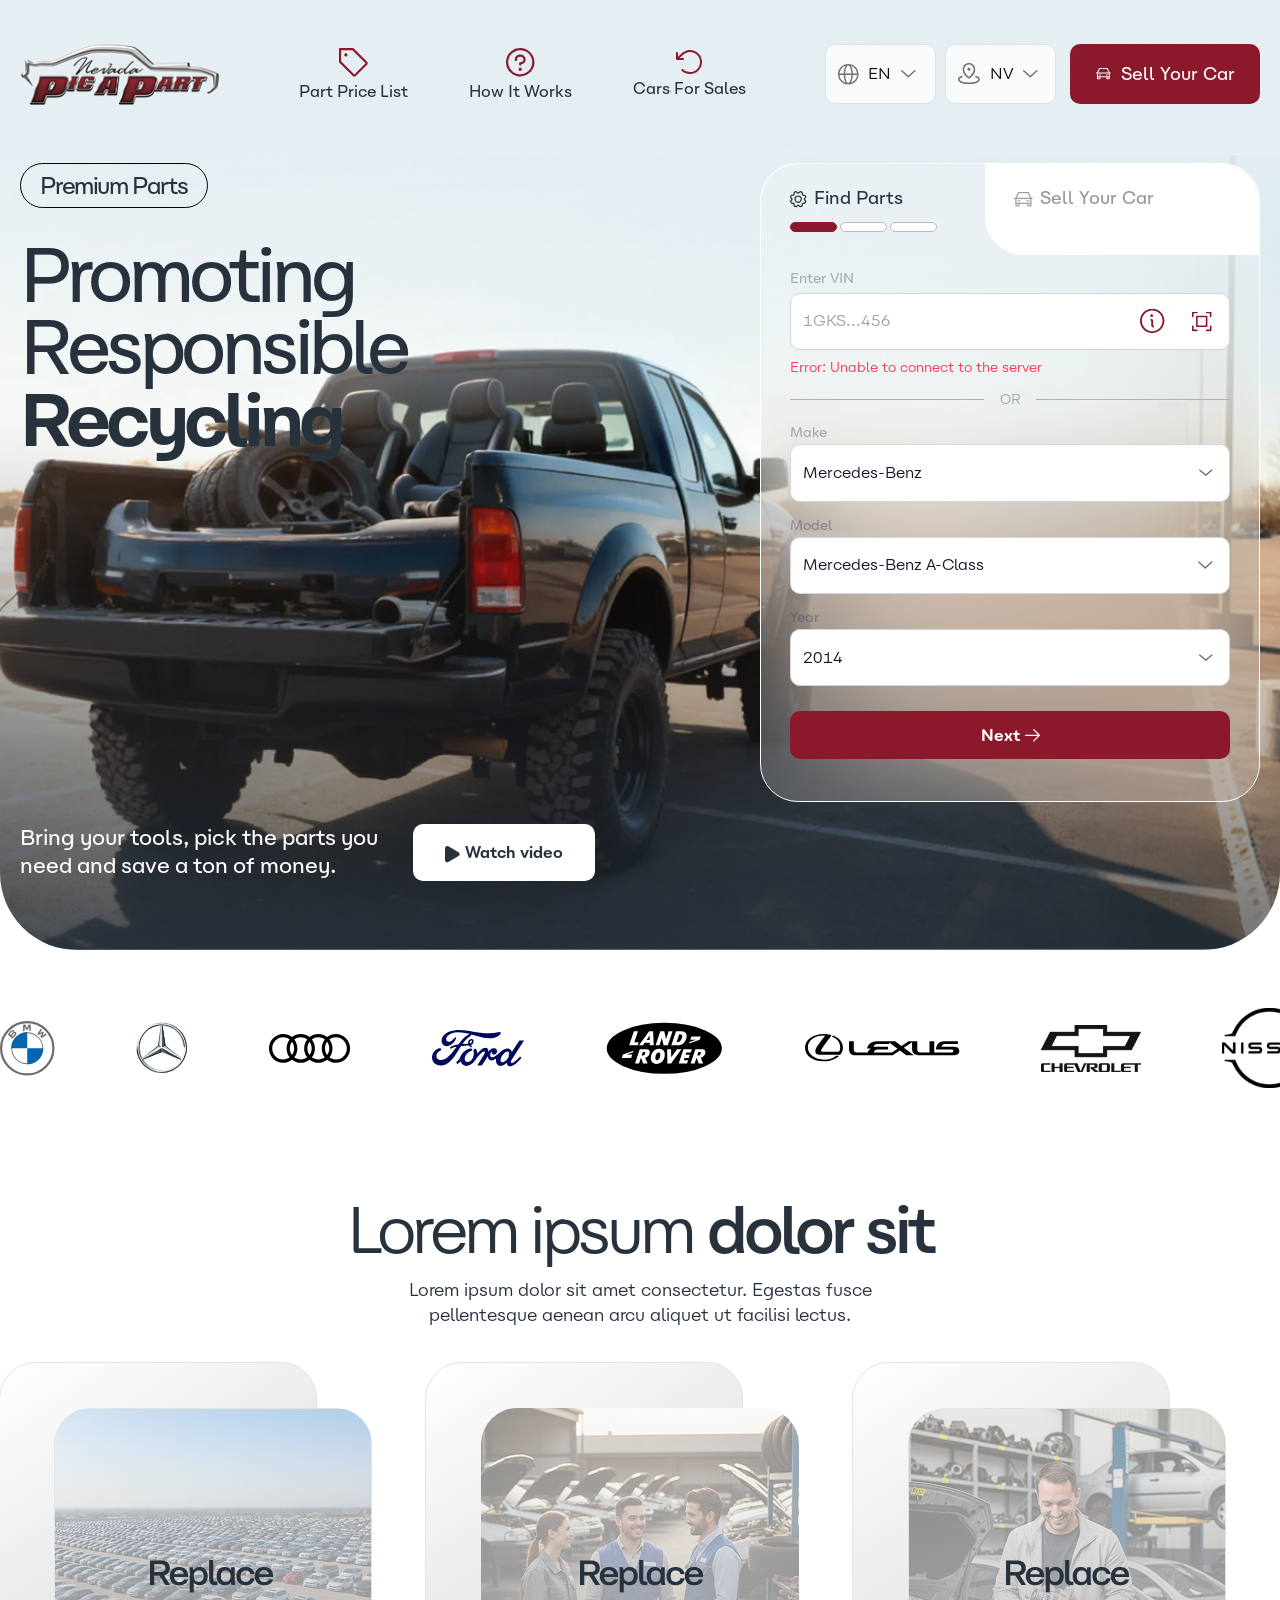
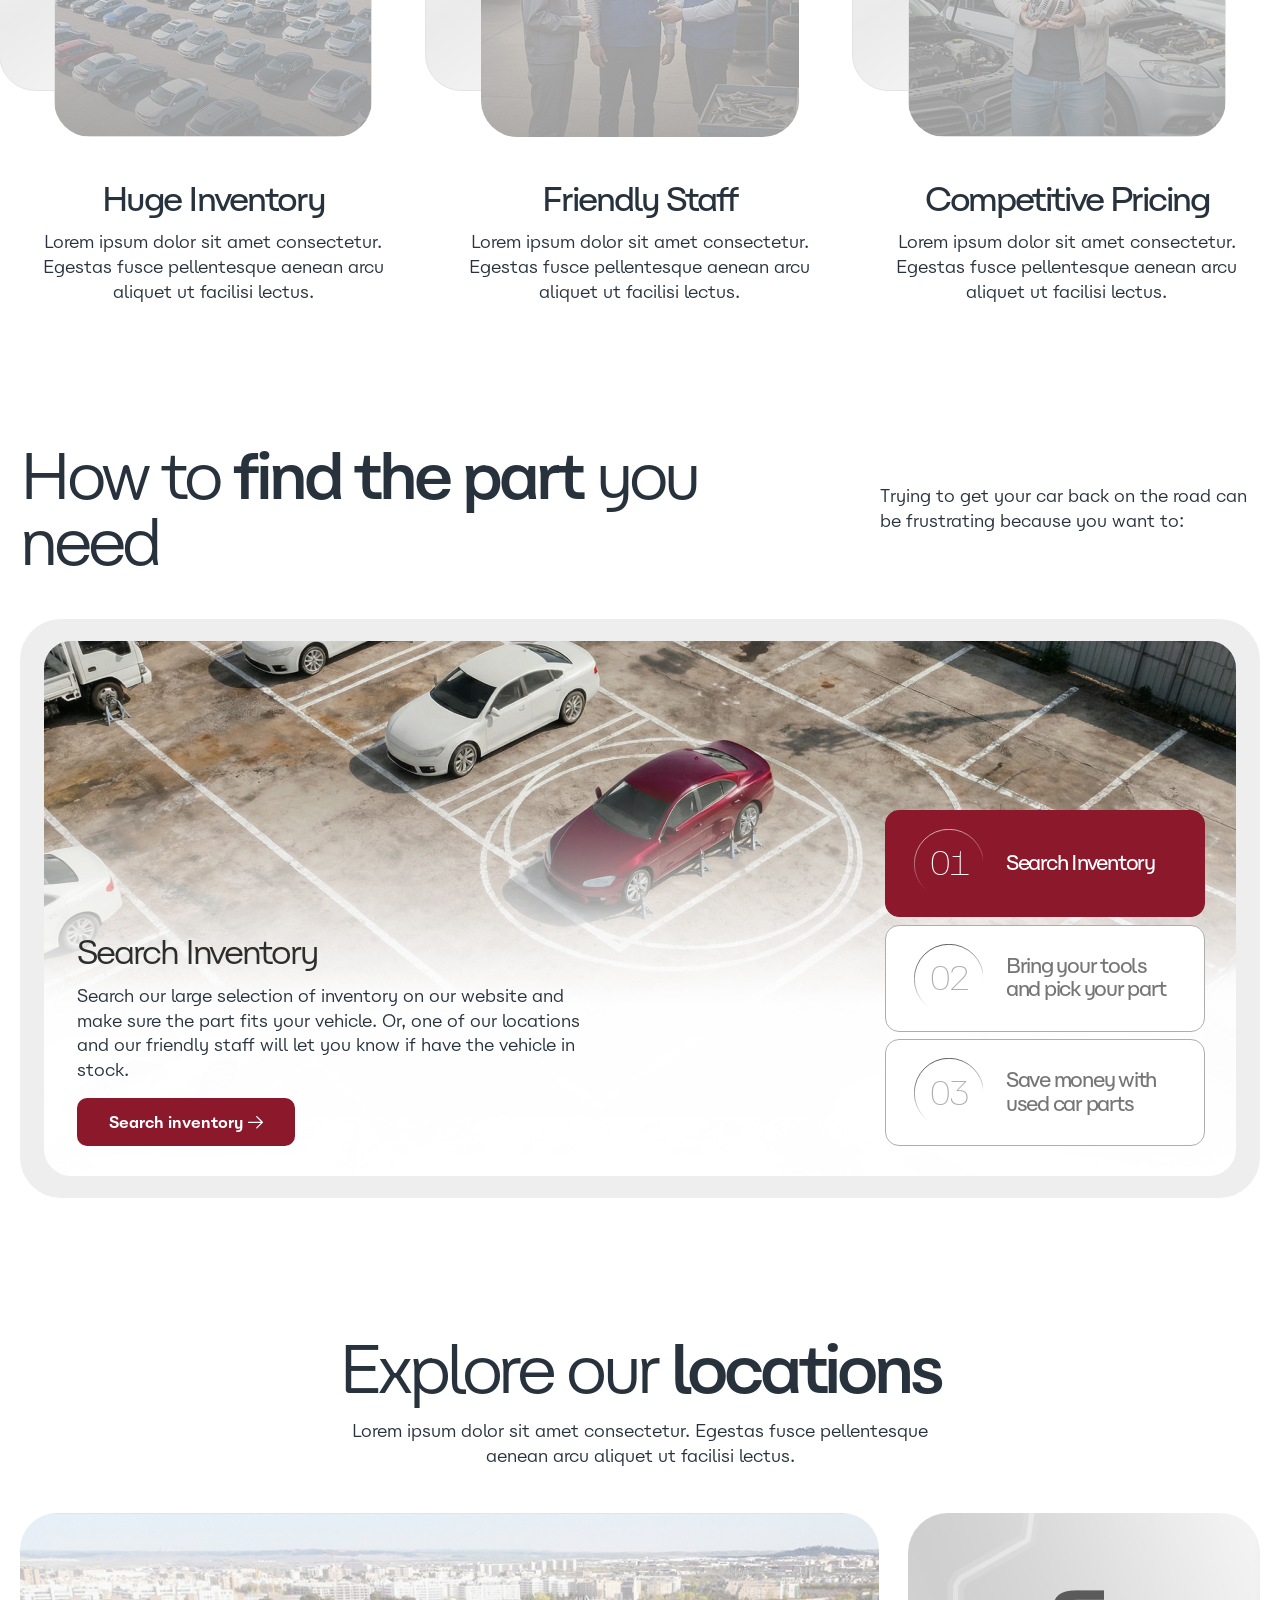
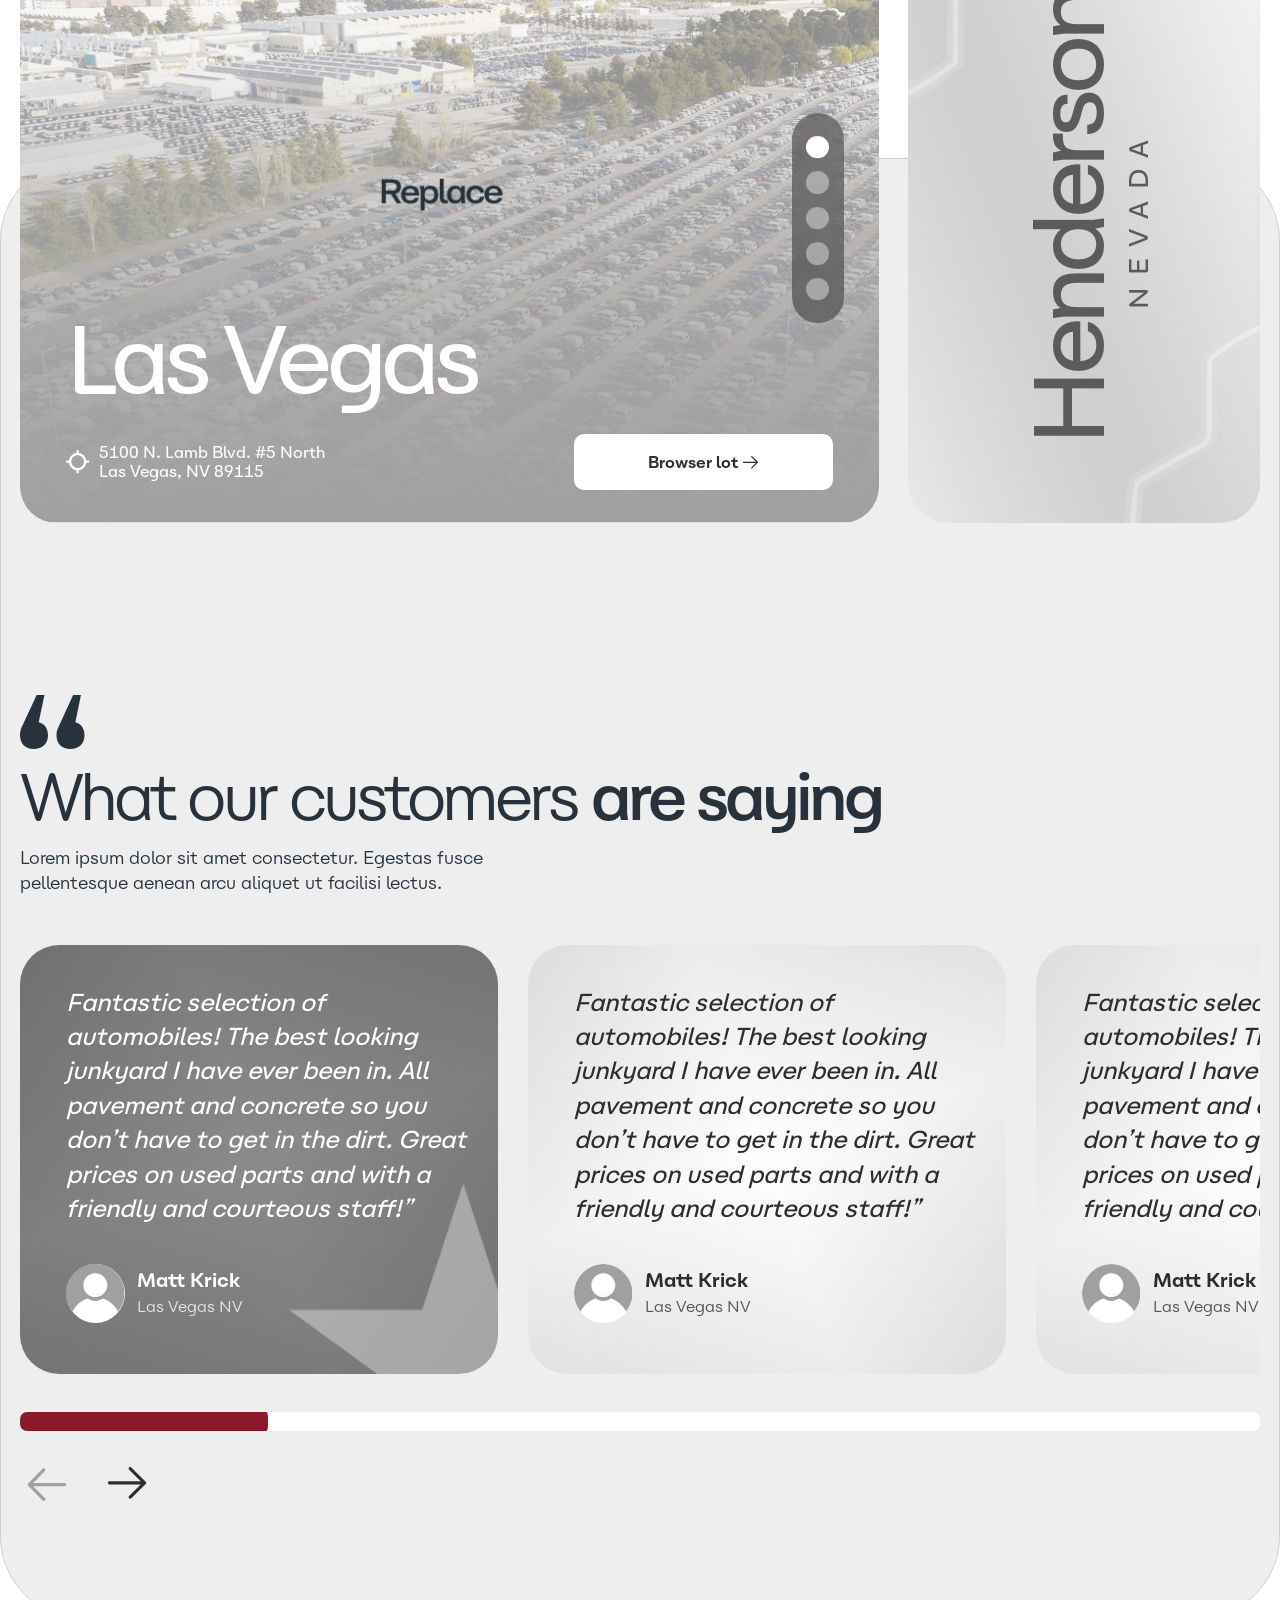
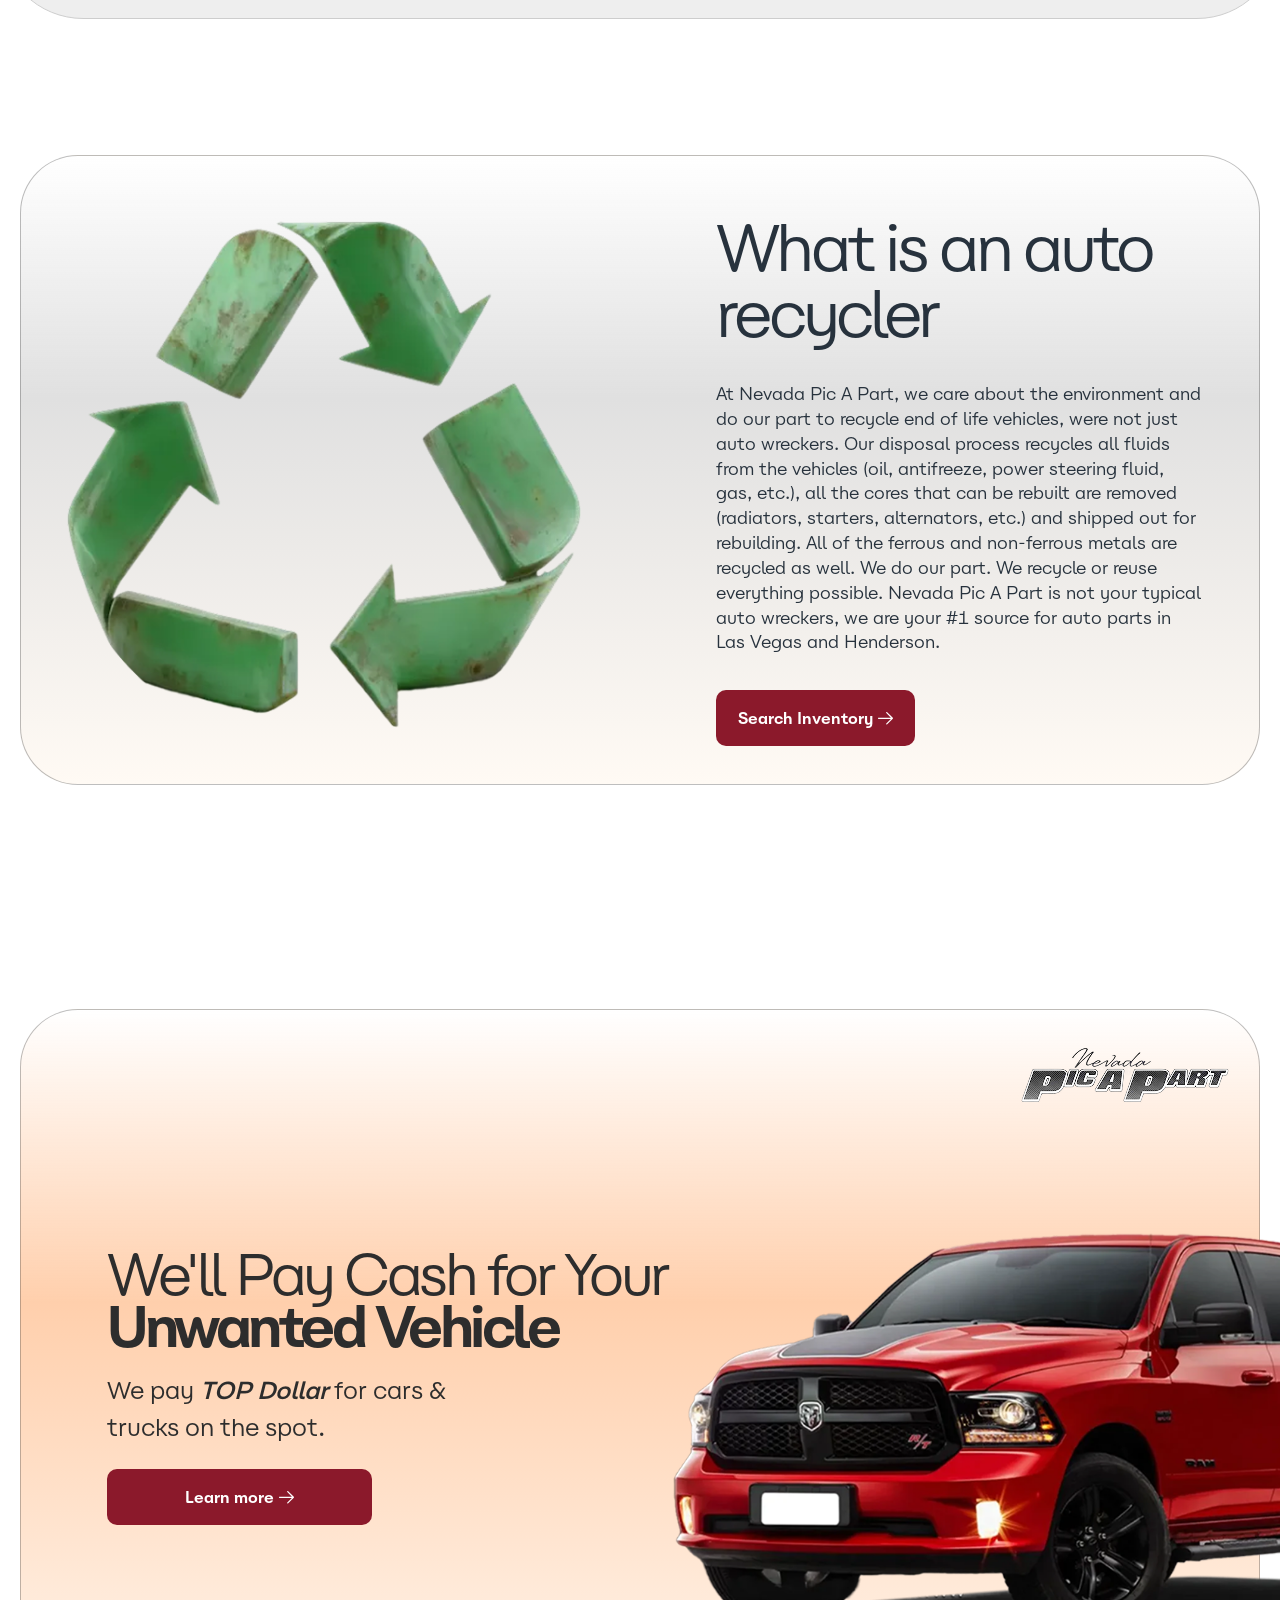
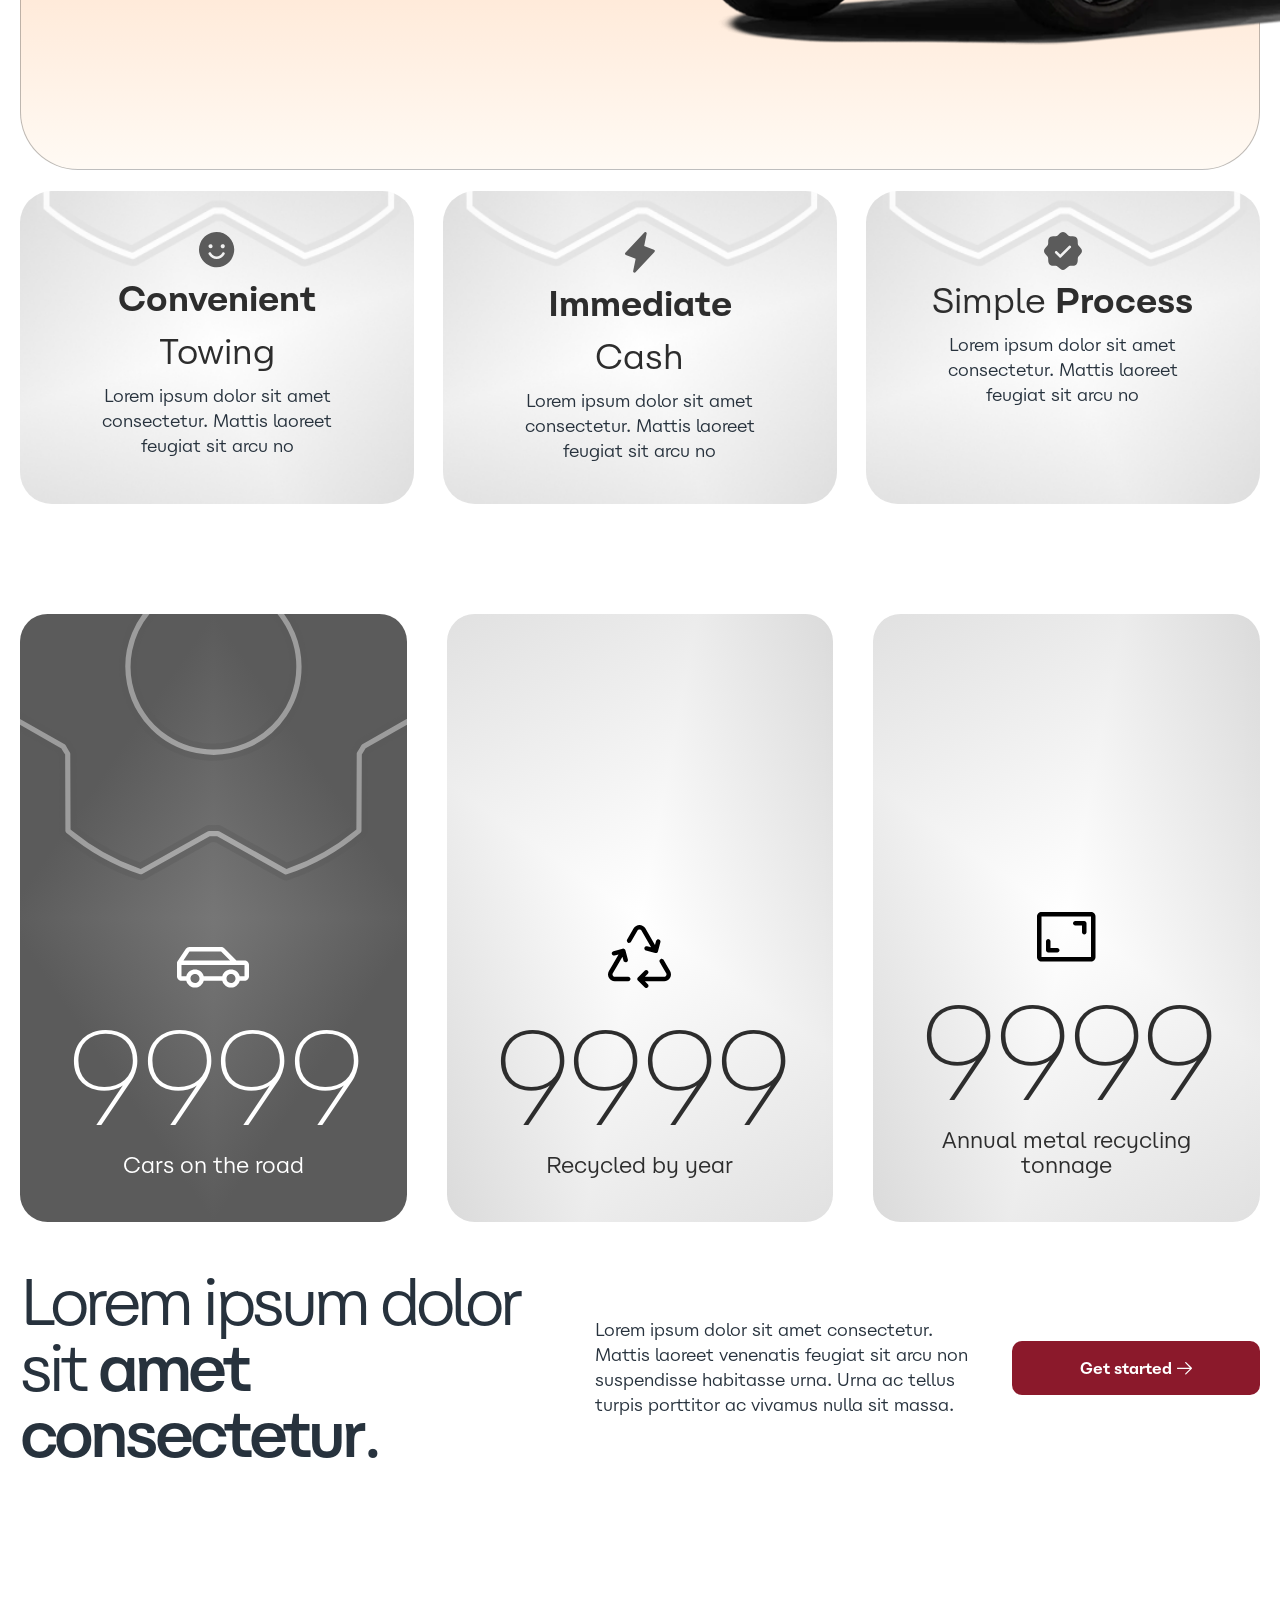
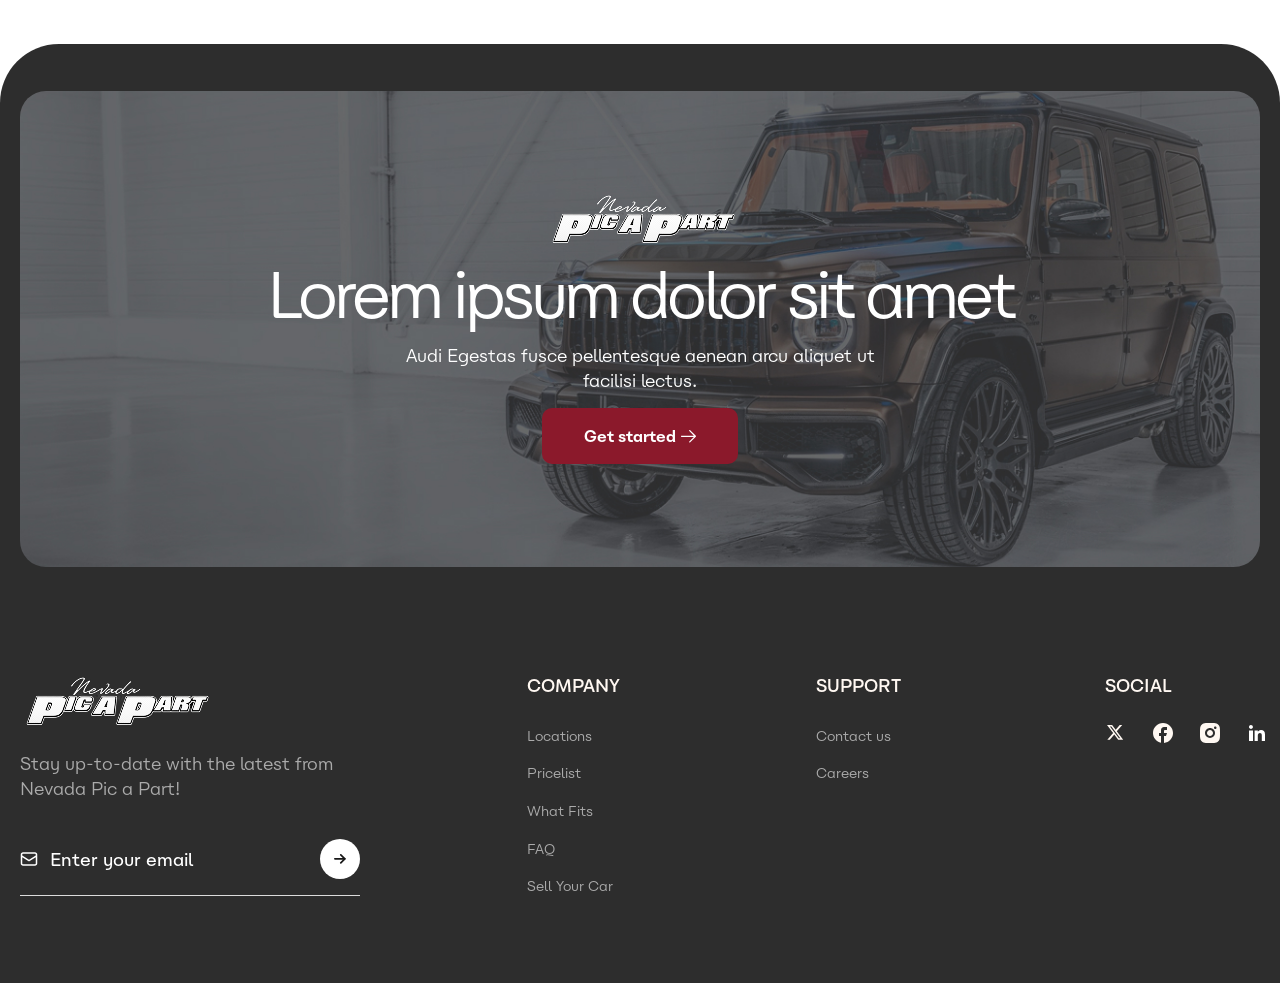
==== index.html @ fb825a41 "first commit" ====
<!DOCTYPE html>
<html lang="en">

<head>
    <meta charset="UTF-8">
    <meta http-equiv="X-UA-Compatible" content="IE=edge">
    <meta name="viewport" content="width=device-width, initial-scale=1.0">

    <link rel="stylesheet" href="css/swiper-bundle.min.css">
    <link rel="stylesheet" href="css/main-styles.css">
    <!-- &display=swap -->


    <title>NewProject</title>
</head>

<body>
    <div class="wrapper">
        <header class="header header-absolute">
            <div class="header__container">
                <a href="/" class="header__logo" aria-label="logo and link to homepage">
                    <img src="img/main/logo.png" alt="logo">
                </a>
                <nav class='header-menu'>
                    <ul class='header-menu__list'>
                        <li class='header-menu__item'>
                            <a href='' class='header-menu__link'>
                                <div class="header-menu__icon">
                                    <img src="img/icons/header/label.svg" alt="header-icon">
                                </div>
                                <div class="header-menu__text">
                                    part price list
                                </div>
                            </a>
                        </li>
                        <li class="header-menu__item">
                            <a href='' class='header-menu__link'>
                                <div class="header-menu__icon">
                                    <img src="img/icons/header/questions.svg" alt="header-icon">
                                </div>
                                <div class="header-menu__text">
                                    how it works
                                </div>
                            </a>
                        </li>
                        <li class="header-menu__item">
                            <a href='' class='header-menu__link'>
                                <div class="header-menu__icon">
                                    <img src="img/icons/header/arrow.svg" alt="header-icon">
                                </div>
                                <div class="header-menu__text">
                                    Cars for sales
                                </div>
                            </a>
                        </li>
                    </ul>
                </nav>
                <div class="header__selects">
                    <div class="select-alt" data-select-menu>
                        <button class="select-alt__header" type="button" aria-label="Chose language"
                            data-select-menu-button>
                            <span class="select-alt__icon select-alt__icon-lang">
                                <img src="img/icons/header/lang.svg" alt="language icon">
                            </span>
                            <span class="select-alt__value" data-select-menu-value>EN</span>
                            <span class="select-alt__arrow-icon">
                                <img src="img/icons/header/select-menu_arrow.svg" alt="language icon">
                            </span>
                        </button>
                        <ul class="select-alt__body" data-select-menu-drop-down>
                            <li class="select-alt__item" data-select-menu-option>
                                <a href="" class="select-alt__link">
                                    <span>FR</span>
                                </a>
                            </li>
                            <li class="select-alt__item" data-select-menu-option>
                                <a href="" class="select-alt__link">
                                    <span>UA</span>
                                </a>
                            </li>
                            <li class="select-alt__item" data-select-menu-option>
                                <a href="" class="select-alt__link">
                                    <span>PL</span>
                                </a>
                            </li>
                            <li class="select-alt__item" data-select-menu-option>
                                <a href="" class="select-alt__link">
                                    <span>RO</span>
                                </a>
                            </li>

                        </ul>
                    </div>
                    <div class="select-alt" data-select-menu>
                        <button class="select-alt__header" type="button" aria-label="Chose language"
                            data-select-menu-button>
                            <span class="select-alt__icon select-alt__icon-location">
                                <img src="img/icons/header/location.svg" alt="location icon">
                            </span>
                            <span class="select-alt__value" data-select-menu-value>NV</span>
                            <span class="select-alt__arrow-icon">
                                <img src="img/icons/header/select-menu_arrow.svg" alt="language icon">
                            </span>
                        </button>
                        <ul class="select-alt__body" data-select-menu-drop-down>
                            <li class="select-alt__item" data-select-menu-option>
                                New York
                            </li>
                            <li class="select-alt__item" data-select-menu-option>
                                Las Vegas
                            </li>
                            <li class="select-alt__item" data-select-menu-option>
                                Los Angeles
                            </li>
                            <li class="select-alt__item" data-select-menu-option>
                                Miami
                            </li>

                        </ul>
                    </div>
                </div>
                <a href="" class="header__button button button-alt" data-da=".header-menu,1220,last">
                    <div class="header__icon button__icon">
                        <img src="img/icons/header/car.svg" alt="header-icon">
                    </div>
                    <div class="header__text button__text">
                        Sell Your Car
                    </div>
                </a>
                <button class='burger-menu'>
                    <span class='burger-menu__line burger-menu__line_1'></span>
                    <span class='burger-menu__line burger-menu__line_2'></span>
                    <span class='burger-menu__line burger-menu__line_3'></span>
                </button>


            </div>
        </header>
        <main class="page">
            <section class='hero-home' aria-labelledby='hero-home-title'>
                <div class="hero-home__container-large">
                    <div class="hero-home__back ibg">
                        <img src="img/homepage/hero/back.jpg" alt="hero-background">
                    </div>
                    <div class="hero-home__back-mobile ibg">
                        <img src="img/homepage/hero/back-mobile.jpg" alt="hero-background">
                    </div>
                    <div class='hero-home__container'>
                        <div class="hero-home__body">
                            <div class="hero-home__info">
                                <div class="hero-home__label">
                                    Premium Parts
                                </div>
                                <h1 class="hero-home__title hero-home-title">
                                    Promoting Responsible <span>Recycling</span>
                                </h1>
                            </div>
                            <div class="action-hero-home" data-filter>
                                <div class="action-hero-home__tabs">
                                    <button type="button" class="action-hero-home__tab action-hero-home__tab-01 _active"
                                        data-filter-category="parts">
                                        <span class="action-hero-home__wrapper">
                                            <span class="action-hero-home__icon">
                                                <img src="img/icons/home-page/gear.svg" alt="heor-icon">
                                            </span>
                                            <span class="action-hero-home__text">
                                                Find Parts
                                            </span>
                                        </span>
                                        <span class="action-hero-home__progress-bar">
                                            <span class="action-hero-home__progress-item _active">

                                            </span>
                                            <span class="action-hero-home__progress-item">

                                            </span>
                                            <span class="action-hero-home__progress-item">

                                            </span>
                                        </span>
                                    </button>
                                    <button type="button" class="action-hero-home__tab action-hero-home__tab-02"
                                        data-filter-category="car">
                                        <span class="action-hero-home__wrapper">
                                            <span class="action-hero-home__icon">
                                                <img src="img/icons/home-page/car.svg" alt="heor-icon">
                                            </span>
                                            <span class="action-hero-home__text">
                                                Sell Your Car
                                            </span>
                                        </span>
                                        <span class="action-hero-home__progress-bar">
                                            <span class="action-hero-home__progress-item _active">

                                            </span>
                                            <span class="action-hero-home__progress-item">

                                            </span>
                                            <span class="action-hero-home__progress-item">

                                            </span>
                                        </span>
                                    </button>
                                </div>
                                <div class="action-hero-home__forms">
                                    <form action="#" class="action-hero-home__form form-action-home _show"
                                        data-filter-content="parts">
                                        <div class="form-action-home__step" data-step="01">
                                            <div class="form-action-home__item form-action-home__item-alt">
                                                <label for="userName" class="form-action-home__label">Enter
                                                    VIN</label>
                                                <div class="form-action-home__wrapper">
                                                    <input type="text" placeholder="1GKS...456" name="User-name"
                                                        id="userName" class="form-action-home__input">
                                                    <div class="form-action-home__info-buttons">
                                                        <button data-pop-up-trigger="vin-info" type="button"
                                                            class="form-action-home__info-button" aria-label="VIN Info">
                                                            <img src="img/icons/home-page/info.svg" alt="info-button">
                                                        </button>
                                                        <button type="button" class="form-action-home__info-button"
                                                            aria-label="VIN code">
                                                            <img src="img/icons/home-page/code.svg" alt="info-button">
                                                        </button>
                                                    </div>
                                                    <div class="form-action-home__pop-up pop-up-form-action"
                                                        data-pop-up-content="vin-info">
                                                        <h3 class="pop-up-form-action__title">
                                                            Find your VIN Number
                                                        </h3>
                                                        <div class="pop-up-form-action__body">
                                                            <div class='pop-up-form-action__swiper swiper'>
                                                                <div class='pop-up-form-action__wrapper swiper-wrapper'>
                                                                    <div class='pop-up-form-action__slide swiper-slide'>
                                                                        <div class="pop-up-form-action__img">
                                                                            <img src="img/homepage/hero/pop-up-swiper-image_01.jpg"
                                                                                alt="pop-up-swiper-image">
                                                                        </div>
                                                                    </div>
                                                                    <div class='pop-up-form-action__slide swiper-slide'>
                                                                        <div class="pop-up-form-action__img">
                                                                            <img src="img/homepage/hero/pop-up-swiper-image_01.jpg"
                                                                                alt="pop-up-swiper-image">
                                                                        </div>
                                                                    </div>
                                                                    <div class='pop-up-form-action__slide swiper-slide'>
                                                                        <div class="pop-up-form-action__img">
                                                                            <img src="img/homepage/hero/pop-up-swiper-image_01.jpg"
                                                                                alt="pop-up-swiper-image">
                                                                        </div>
                                                                    </div>
                                                                    <div class='pop-up-form-action__slide swiper-slide'>
                                                                        <div class="pop-up-form-action__img">
                                                                            <img src="img/homepage/hero/pop-up-swiper-image_01.jpg"
                                                                                alt="pop-up-swiper-image">
                                                                        </div>
                                                                    </div>
                                                                    <div class='pop-up-form-action__slide swiper-slide'>
                                                                        <div class="pop-up-form-action__img">
                                                                            <img src="img/homepage/hero/pop-up-swiper-image_01.jpg"
                                                                                alt="pop-up-swiper-image">
                                                                        </div>
                                                                    </div>
                                                                </div>
                                                                <div
                                                                    class="pop-up-form-action__pagination swiper-pagination">
                                                                </div>
                                                            </div>
                                                            <div class="pop-up-form-action__text">
                                                                Lorem ipsum dolor sit amet consectetur. Turpis euismod
                                                                lectus arcu non. Semper consectetur condimentum lacus
                                                                diam.
                                                            </div>
                                                        </div>
                                                    </div>

                                                </div>
                                                <div class="form-action-home__error-message">
                                                    Error: Unable to connect to the server
                                                </div>
                                                <div class="form-action-home__border">
                                                    <span class="form-action-home__line"></span>
                                                    <span class="form-action-home__text">or</span>
                                                    <span class="form-action-home__line"></span>
                                                </div>
                                            </div>
                                            <div class="form-action-home__fields">
                                                <div class="form-action-home__field">
                                                    <div class="select" data-js-select>
                                                        <label class="form-action-home__label" id="prefix-select-label"
                                                            for="dropdownPrefix">
                                                            Make
                                                        </label>
                                                        <select class="select__original-control field__control"
                                                            id="dropdownPrefix" tabindex="-1"
                                                            data-js-select-original-control>
                                                            <option selected value="Mercedes-Benz">Mercedes-Benz
                                                            </option>
                                                            <option value="Audi">Audi</option>
                                                            <option value="Porsche">Porsche</option>
                                                            <option value="Lexus">Lexus</option>
                                                            <option value="Jaguar">Jaguar</option>
                                                            <option value="Volvo">Volvo</option>
                                                            <option value="Tesla">Tesla</option>
                                                            <option value="Land Rover">Land Rover</option>
                                                            <option value="Cadillac">Cadillac</option>
                                                            <option value="Alfa Romeo">Alfa Romeo</option>
                                                        </select>
                                                        <div class="select__body">
                                                            <div class="select__button field__control" tabindex="0"
                                                                role="combobox" aria-expanded="false"
                                                                aria-haspopup="listbox"
                                                                aria-controls="prefix-select-dropdown"
                                                                aria-labelledby="prefix-select-label"
                                                                data-js-select-button>
                                                                Mercedes-Benz
                                                            </div>
                                                            <div class="select__dropdown" id="prefix-select-dropdown"
                                                                role="listbox" aria-labelledby="prefix-select-label"
                                                                data-js-select-dropdown>
                                                                <div class="select__option is-selected is-current"
                                                                    id="prefix-select-option-1" role="option"
                                                                    aria-selected="true" data-js-select-option>
                                                                    Mercedes-Benz
                                                                </div>
                                                                <div class="select__option" id="prefix-select-option-2"
                                                                    role="option" aria-selected="false"
                                                                    data-js-select-option>
                                                                    Audi
                                                                </div>
                                                                <div class="select__option" id="prefix-select-option-3"
                                                                    role="option" aria-selected="false"
                                                                    data-js-select-option>
                                                                    Porsche
                                                                </div>
                                                                <div class="select__option" id="prefix-select-option-4"
                                                                    role="option" aria-selected="false"
                                                                    data-js-select-option>
                                                                    Lexus
                                                                </div>
                                                                <div class="select__option" id="prefix-select-option-5"
                                                                    role="option" aria-selected="false"
                                                                    data-js-select-option>
                                                                    Jaguar
                                                                </div>
                                                                <div class="select__option" id="prefix-select-option-6"
                                                                    role="option" aria-selected="false"
                                                                    data-js-select-option>
                                                                    Volvo
                                                                </div>
                                                                <div class="select__option" id="prefix-select-option-7"
                                                                    role="option" aria-selected="false"
                                                                    data-js-select-option>
                                                                    Tesla
                                                                </div>
                                                                <div class="select__option" id="prefix-select-option-8"
                                                                    role="option" aria-selected="false"
                                                                    data-js-select-option>
                                                                    Land Rover
                                                                </div>
                                                                <div class="select__option" id="prefix-select-option-9"
                                                                    role="option" aria-selected="false"
                                                                    data-js-select-option>
                                                                    Cadillac
                                                                </div>
                                                                <div class="select__option" id="prefix-select-option-10"
                                                                    role="option" aria-selected="false"
                                                                    data-js-select-option>
                                                                    Alfa Romeo
                                                                </div>
                                                            </div>
                                                        </div>
                                                    </div>
                                                </div>
                                                <div class="form-action-home__field">
                                                    <div class="select" data-js-select>
                                                        <label class="form-action-home__label" id="prefix-select-label"
                                                            for="dropdownPrefix">
                                                            Model
                                                        </label>
                                                        <select class="select__original-control field__control"
                                                            id="dropdownPrefix" tabindex="-1"
                                                            data-js-select-original-control>
                                                            <option selected value="Mercedes-Benz A-Class">Mercedes-Benz
                                                                A-Class
                                                            </option>
                                                            <option value="Mercedes-Benz C-Class">Mercedes-Benz C-Class
                                                            </option>
                                                            <option value="Mercedes-Benz E-Class">Mercedes-Benz E-Class
                                                            </option>
                                                            <option value="Mercedes-Benz S-Class">Mercedes-Benz S-Class
                                                            </option>
                                                            <option value="Mercedes-Benz G-Class">Mercedes-Benz G-Class
                                                            </option>
                                                        </select>
                                                        <div class="select__body">
                                                            <div class="select__button field__control" tabindex="0"
                                                                role="combobox" aria-expanded="false"
                                                                aria-haspopup="listbox"
                                                                aria-controls="prefix-select-dropdown"
                                                                aria-labelledby="prefix-select-label"
                                                                data-js-select-button>
                                                                Mercedes-Benz A-Class
                                                            </div>
                                                            <div class="select__dropdown" id="prefix-select-dropdown"
                                                                role="listbox" aria-labelledby="prefix-select-label"
                                                                data-js-select-dropdown>
                                                                <div class="select__option is-selected is-current"
                                                                    id="prefix-select-option-1" role="option"
                                                                    aria-selected="true" data-js-select-option>
                                                                    Mercedes-Benz A-Class
                                                                </div>
                                                                <div class="select__option" id="prefix-select-option-2"
                                                                    role="option" aria-selected="false"
                                                                    data-js-select-option>
                                                                    Mercedes-Benz C-Class
                                                                </div>
                                                                <div class="select__option" id="prefix-select-option-3"
                                                                    role="option" aria-selected="false"
                                                                    data-js-select-option>
                                                                    Mercedes-Benz E-Class
                                                                </div>
                                                                <div class="select__option" id="prefix-select-option-4"
                                                                    role="option" aria-selected="false"
                                                                    data-js-select-option>
                                                                    Mercedes-Benz S-Class
                                                                </div>
                                                                <div class="select__option" id="prefix-select-option-5"
                                                                    role="option" aria-selected="false"
                                                                    data-js-select-option>
                                                                    Mercedes-Benz G-Class
                                                                </div>
                                                            </div>
                                                        </div>
                                                    </div>
                                                </div>
                                                <div class="form-action-home__field">
                                                    <div class="select" data-js-select>
                                                        <label class="form-action-home__label" id="prefix-select-label"
                                                            for="dropdownPrefix">
                                                            Year
                                                        </label>
                                                        <select class="select__original-control field__control"
                                                            id="dropdownPrefix" tabindex="-1"
                                                            data-js-select-original-control>
                                                            <option selected value="2014">2014</option>
                                                            <option value="2013">2013</option>
                                                            <option value="2012">2012</option>
                                                            <option value="2011">2011</option>
                                                            <option value="2010">2010</option>
                                                        </select>
                                                        <div class="select__body">
                                                            <div class="select__button field__control" tabindex="0"
                                                                role="combobox" aria-expanded="false"
                                                                aria-haspopup="listbox"
                                                                aria-controls="prefix-select-dropdown"
                                                                aria-labelledby="prefix-select-label"
                                                                data-js-select-button>
                                                                2014
                                                            </div>
                                                            <div class="select__dropdown" id="prefix-select-dropdown"
                                                                role="listbox" aria-labelledby="prefix-select-label"
                                                                data-js-select-dropdown>
                                                                <div class="select__option is-selected is-current"
                                                                    id="prefix-select-option-1" role="option"
                                                                    aria-selected="true" data-js-select-option>
                                                                    2014
                                                                </div>
                                                                <div class="select__option" id="prefix-select-option-2"
                                                                    role="option" aria-selected="false"
                                                                    data-js-select-option>
                                                                    2013
                                                                </div>
                                                                <div class="select__option" id="prefix-select-option-3"
                                                                    role="option" aria-selected="false"
                                                                    data-js-select-option>
                                                                    2012
                                                                </div>
                                                                <div class="select__option" id="prefix-select-option-4"
                                                                    role="option" aria-selected="false"
                                                                    data-js-select-option>
                                                                    2011
                                                                </div>
                                                                <div class="select__option" id="prefix-select-option-5"
                                                                    role="option" aria-selected="false"
                                                                    data-js-select-option>
                                                                    2010
                                                                </div>
                                                            </div>
                                                        </div>
                                                    </div>
                                                </div>
                                            </div>
                                            <button type="button" class="form-action-home__button button">
                                                <div class="button__text">
                                                    Next
                                                </div>
                                                <div class="button__icon">
                                                    <img src="img/icons/button-arrow.svg" alt="button-icon">
                                                </div>
                                            </button>
                                        </div>
                                    </form>
                                    <form action="#" class="action-hero-home__form form-action-home"
                                        data-filter-content="car">
                                        <div class="form-action-home__step" data-step="01">
                                            <div class="form-action-home__item form-action-home__item-alt">
                                                <label for="userName" class="form-action-home__label">Enter VIN</label>
                                                <input type="text" placeholder="1GKS...456" name="User-name"
                                                    id="userName" class="form-action-home__input">
                                                <div class="form-action-home__error-message">
                                                    Error: Unable to connect to the server
                                                </div>
                                                <div class="form-action-home__border">
                                                    <span class="form-action-home__line"></span>
                                                    <span class="form-action-home__text">or</span>
                                                    <span class="form-action-home__line"></span>
                                                </div>
                                            </div>
                                            <div class="form-action-home__fields">
                                                <div class="form-action-home__field">
                                                    <div class="select" data-js-select>
                                                        <label class="form-action-home__label" id="prefix-select-label"
                                                            for="dropdownPrefix">
                                                            Make
                                                        </label>
                                                        <select class="select__original-control field__control"
                                                            id="dropdownPrefix" tabindex="-1"
                                                            data-js-select-original-control>
                                                            <option selected value="Mercedes-Benz">Mercedes-Benz
                                                            </option>
                                                            <option value="Audi">Audi</option>
                                                            <option value="Porsche">Porsche</option>
                                                            <option value="Lexus">Lexus</option>
                                                            <option value="Jaguar ">Jaguar</option>
                                                            <option value="Volvo">Volvo</option>
                                                            <option value="Tesla">Tesla</option>
                                                            <option value="Land-Rover">Land Rover</option>
                                                            <option value="Cadillac">Cadillac</option>
                                                            <option value="Alfa-Romeo">Alfa Romeo</option>
                                                        </select>
                                                        <div class="select__body">
                                                            <div class="select__button field__control" tabindex="0"
                                                                role="combobox" aria-expanded="false"
                                                                aria-haspopup="listbox"
                                                                aria-controls="prefix-select-dropdown"
                                                                aria-labelledby="prefix-select-label"
                                                                data-js-select-button>
                                                                Mercedes-Benza
                                                            </div>
                                                            <div class="select__dropdown" id="prefix-select-dropdown"
                                                                role="listbox" aria-labelledby="prefix-select-label"
                                                                data-js-select-dropdown>
                                                                <div class="select__option is-selected is-current"
                                                                    id="prefix-select-option-1" role="option"
                                                                    aria-selected="true" data-js-select-option>
                                                                    Mercedes-Benz
                                                                </div>
                                                                <div class="select__option" id="prefix-select-option-2"
                                                                    role="option" aria-selected="false"
                                                                    data-js-select-option>
                                                                    Audi
                                                                </div>
                                                                <div class="select__option" id="prefix-select-option-3"
                                                                    role="option" aria-selected="false"
                                                                    data-js-select-option>
                                                                    Porsche
                                                                </div>
                                                                <div class="select__option" id="prefix-select-option-4"
                                                                    role="option" aria-selected="false"
                                                                    data-js-select-option>
                                                                    Lexus
                                                                </div>
                                                                <div class="select__option" id="prefix-select-option-5"
                                                                    role="option" aria-selected="false"
                                                                    data-js-select-option>
                                                                    Jaguar
                                                                </div>
                                                                <div class="select__option" id="prefix-select-option-6"
                                                                    role="option" aria-selected="false"
                                                                    data-js-select-option>
                                                                    Volvo
                                                                </div>
                                                                <div class="select__option" id="prefix-select-option-7"
                                                                    role="option" aria-selected="false"
                                                                    data-js-select-option>
                                                                    Tesla
                                                                </div>
                                                                <div class="select__option" id="prefix-select-option-8"
                                                                    role="option" aria-selected="false"
                                                                    data-js-select-option>
                                                                    Land Rover
                                                                </div>
                                                                <div class="select__option" id="prefix-select-option-9"
                                                                    role="option" aria-selected="false"
                                                                    data-js-select-option>
                                                                    Cadillac
                                                                </div>
                                                                <div class="select__option" id="prefix-select-option-10"
                                                                    role="option" aria-selected="false"
                                                                    data-js-select-option>
                                                                    Alfa Romeo
                                                                </div>
                                                            </div>
                                                        </div>
                                                    </div>
                                                </div>
                                                <div class="form-action-home__field">
                                                    <div class="select" data-js-select>
                                                        <label class="form-action-home__label" id="prefix-select-label"
                                                            for="dropdownPrefix">
                                                            Model
                                                        </label>
                                                        <select class="select__original-control field__control"
                                                            id="dropdownPrefix" tabindex="-1"
                                                            data-js-select-original-control>
                                                            <option selected value="Mercedes-Benz A-Class">Mercedes-Benz
                                                                A-Class
                                                            </option>
                                                            <option value="Mercedes-Benz C-Class">Mercedes-Benz C-Class
                                                            </option>
                                                            <option value="Mercedes-Benz E-Class">Mercedes-Benz E-Class
                                                            </option>
                                                            <option value="Mercedes-Benz S-Class">Mercedes-Benz S-Class
                                                            </option>
                                                            <option value="Mercedes-Benz G-Class ">Mercedes-Benz G-Class
                                                            </option>
                                                        </select>
                                                        <div class="select__body">
                                                            <div class="select__button field__control" tabindex="0"
                                                                role="combobox" aria-expanded="false"
                                                                aria-haspopup="listbox"
                                                                aria-controls="prefix-select-dropdown"
                                                                aria-labelledby="prefix-select-label"
                                                                data-js-select-button>
                                                                Mercedes-Benz A-Class
                                                            </div>
                                                            <div class="select__dropdown" id="prefix-select-dropdown"
                                                                role="listbox" aria-labelledby="prefix-select-label"
                                                                data-js-select-dropdown>
                                                                <div class="select__option is-selected is-current"
                                                                    id="prefix-select-option-1" role="option"
                                                                    aria-selected="true" data-js-select-option>
                                                                    Mercedes-Benz A-Class
                                                                </div>
                                                                <div class="select__option" id="prefix-select-option-2"
                                                                    role="option" aria-selected="false"
                                                                    data-js-select-option>
                                                                    Mercedes-Benz C-Class
                                                                </div>
                                                                <div class="select__option" id="prefix-select-option-3"
                                                                    role="option" aria-selected="false"
                                                                    data-js-select-option>
                                                                    Mercedes-Benz E-Class
                                                                </div>
                                                                <div class="select__option" id="prefix-select-option-4"
                                                                    role="option" aria-selected="false"
                                                                    data-js-select-option>
                                                                    Mercedes-Benz S-Class
                                                                </div>
                                                                <div class="select__option" id="prefix-select-option-5"
                                                                    role="option" aria-selected="false"
                                                                    data-js-select-option>
                                                                    Mercedes-Benz G-Class
                                                                </div>
                                                            </div>
                                                        </div>
                                                    </div>
                                                </div>
                                                <div class="form-action-home__field">
                                                    <div class="select" data-js-select>
                                                        <label class="form-action-home__label" id="prefix-select-label"
                                                            for="dropdownPrefix">
                                                            Year
                                                        </label>
                                                        <select class="select__original-control field__control"
                                                            id="dropdownPrefix" tabindex="-1"
                                                            data-js-select-original-control>
                                                            <option selected value="2014">2014</option>
                                                            <option value="2013">2013</option>
                                                            <option value="2012">2012</option>
                                                            <option value="2011">2011</option>
                                                            <option value="2010">2010</option>
                                                        </select>
                                                        <div class="select__body">
                                                            <div class="select__button field__control" tabindex="0"
                                                                role="combobox" aria-expanded="false"
                                                                aria-haspopup="listbox"
                                                                aria-controls="prefix-select-dropdown"
                                                                aria-labelledby="prefix-select-label"
                                                                data-js-select-button>
                                                                2014
                                                            </div>
                                                            <div class="select__dropdown" id="prefix-select-dropdown"
                                                                role="listbox" aria-labelledby="prefix-select-label"
                                                                data-js-select-dropdown>
                                                                <div class="select__option is-selected is-current"
                                                                    id="prefix-select-option-1" role="option"
                                                                    aria-selected="true" data-js-select-option>
                                                                    2014
                                                                </div>
                                                                <div class="select__option" id="prefix-select-option-2"
                                                                    role="option" aria-selected="false"
                                                                    data-js-select-option>
                                                                    2013
                                                                </div>
                                                                <div class="select__option" id="prefix-select-option-3"
                                                                    role="option" aria-selected="false"
                                                                    data-js-select-option>
                                                                    2012
                                                                </div>
                                                                <div class="select__option" id="prefix-select-option-4"
                                                                    role="option" aria-selected="false"
                                                                    data-js-select-option>
                                                                    2011
                                                                </div>
                                                                <div class="select__option" id="prefix-select-option-5"
                                                                    role="option" aria-selected="false"
                                                                    data-js-select-option>
                                                                    2010
                                                                </div>
                                                            </div>
                                                        </div>
                                                    </div>
                                                </div>
                                            </div>
                                            <button type="button" class="form-action-home__button button">
                                                <div class="button__text">
                                                    Next
                                                </div>
                                                <div class="button__icon">
                                                    <img src="img/icons/button-arrow.svg" alt="button-icon">
                                                </div>
                                            </button>
                                        </div>
                                    </form>
                                </div>
                            </div>
                        </div>
                        <div class="hero-home__footer" data-da=".hero-home__info,768,last">
                            <div class="hero-home__message">
                                Bring your tools, pick the parts you need and save a ton of money. 
                            </div>
                            <button type="button" class="hero-home__button button button-white">
                                <div class="button__icon">
                                    <img src="img/icons/home-page/play.svg" alt="button-icon">
                                </div>
                                <div class="button__text">
                                    Watch video
                                </div>
                            </button>
                        </div>
                    </div>
                </div>
            </section>
            <div class="ticker-home">
                <div class="ticker-home__container-large">
                    <div class="ticker-home__items">
                        <div class="ticker-home__item"><img src="img/homepage/ticker/ticker-image_01.svg"
                                alt="auto logo"></div>
                        <div class="ticker-home__item"><img src="img/homepage/ticker/ticker-image_02.svg"
                                alt="auto logo"></div>
                        <div class="ticker-home__item"><img src="img/homepage/ticker/ticker-image_03.svg"
                                alt="auto logo"></div>
                        <div class="ticker-home__item"><img src="img/homepage/ticker/ticker-image_04.svg"
                                alt="auto logo"></div>
                        <div class="ticker-home__item"><img src="img/homepage/ticker/ticker-image_05.svg"
                                alt="auto logo"></div>
                        <div class="ticker-home__item"><img src="img/homepage/ticker/ticker-image_06.svg"
                                alt="auto logo"></div>
                        <div class="ticker-home__item"><img src="img/homepage/ticker/ticker-image_07.svg"
                                alt="auto logo"></div>
                        <div class="ticker-home__item"><img src="img/homepage/ticker/ticker-image_08.svg"
                                alt="auto logo"></div>
                        <div class="ticker-home__item"><img src="img/homepage/ticker/ticker-image_09.svg"
                                alt="auto logo"></div>
                    </div>
                    <div class="ticker-home__items" aria-hidden="true">
                        <div class="ticker-home__item"><img src="img/homepage/ticker/ticker-image_01.svg"
                                alt="auto logo"></div>
                        <div class="ticker-home__item"><img src="img/homepage/ticker/ticker-image_02.svg"
                                alt="auto logo"></div>
                        <div class="ticker-home__item"><img src="img/homepage/ticker/ticker-image_03.svg"
                                alt="auto logo"></div>
                        <div class="ticker-home__item"><img src="img/homepage/ticker/ticker-image_04.svg"
                                alt="auto logo"></div>
                        <div class="ticker-home__item"><img src="img/homepage/ticker/ticker-image_05.svg"
                                alt="auto logo"></div>
                        <div class="ticker-home__item"><img src="img/homepage/ticker/ticker-image_06.svg"
                                alt="auto logo"></div>
                        <div class="ticker-home__item"><img src="img/homepage/ticker/ticker-image_07.svg"
                                alt="auto logo"></div>
                        <div class="ticker-home__item"><img src="img/homepage/ticker/ticker-image_08.svg"
                                alt="auto logo"></div>
                        <div class="ticker-home__item"><img src="img/homepage/ticker/ticker-image_09.svg"
                                alt="auto logo"></div>
                    </div>
                </div>
            </div>
            <section class='home-about' aria-labelledby='home-about-title'>
                <div class='home-about__container'>
                    <h2 class="home-about__title title" id="home-about-title">
                        Lorem ipsum <span>dolor sit</span>
                    </h2>
                    <div class="home-about__subtitle">
                        Lorem ipsum dolor sit amet consectetur. Egestas fusce pellentesque aenean arcu aliquet ut
                        facilisi lectus.
                    </div>
                    <div class="home-about__body">
                        <div class="home-about__items">
                            <div class='home-about__swiper swiper'>
                                <div class='home-about__wrapper swiper-wrapper'>
                                    <div class='home-about__slide swiper-slide'>
                                        <article class="home-about__item">
                                            <div class="home-about__picture">
                                                <div class="home-about__decor">
                                                </div>
                                                <div class="home-about__image">
                                                    <img src="img/homepage/about/about-image_01.jpg" alt="abou-image">
                                                </div>
                                            </div>
                                            <h3 class="home-about__label">
                                                Huge Inventory
                                            </h3>
                                            <div class="home-about__text">
                                                Lorem ipsum dolor sit amet consectetur. Egestas fusce pellentesque
                                                aenean arcu
                                                aliquet
                                                ut facilisi lectus.
                                            </div>
                                        </article>
                                    </div>
                                    <div class='home-about__slide swiper-slide'>
                                        <article class="home-about__item">
                                            <div class="home-about__picture">
                                                <div class="home-about__decor">
                                                </div>
                                                <div class="home-about__image">
                                                    <img src="img/homepage/about/about-image_02.jpg" alt="abou-image">
                                                </div>
                                            </div>
                                            <h3 class="home-about__label">
                                                Friendly Staff
                                            </h3>
                                            <div class="home-about__text">
                                                Lorem ipsum dolor sit amet consectetur. Egestas fusce pellentesque
                                                aenean arcu
                                                aliquet
                                                ut facilisi lectus.
                                            </div>
                                        </article>
                                    </div>
                                    <div class='home-about__slide swiper-slide'>
                                        <article class="home-about__item">
                                            <div class="home-about__picture">
                                                <div class="home-about__decor">
                                                </div>
                                                <div class="home-about__image">
                                                    <img src="img/homepage/about/about-image_03.jpg" alt="abou-image">
                                                </div>
                                            </div>
                                            <h3 class="home-about__label">
                                                Competitive Pricing
                                            </h3>
                                            <div class="home-about__text">
                                                Lorem ipsum dolor sit amet consectetur. Egestas fusce pellentesque
                                                aenean arcu
                                                aliquet
                                                ut facilisi lectus.
                                            </div>
                                        </article>
                                    </div>
                                </div>
                            </div>
                            <div class="home-about__nav home-about__nav-prev swiper-button-prev"></div>
                            <div class="home-about__nav home-about__nav-next swiper-button-next"></div>
                        </div>
                    </div>

                </div>
            </section>
            <section class='home-instructions' aria-labelledby='home-instructions-title'>
                <div class='home-instructions__container'>
                    <div class="home-instructions__header">
                        <h2 class="home-instructions__title title" id="home-instructions-title">
                            How to <span>find the part</span> you need
                        </h2>
                        <div class="home-instructions__subtitle">
                            Trying to get your car back on the road can be frustrating because you want to:
                        </div>
                    </div>
                    <div class="home-instructions__wrapper">
                        <div class="home-instructions__body" data-filter>
                            <div class="home-instructions__items">
                                <div class="home-instructions__item _show" data-filter-content="01">
                                    <div class="home-instructions__back ibg">
                                        <img src="img/homepage/instructions/back.jpg" aria-hidden="true"
                                            alt="instructions background">
                                    </div>
                                    <div class="home-instructions__info">
                                        <h3 class="home-instructions__label">
                                            Search Inventory
                                        </h3>
                                        <div class="home-instructions__text">
                                            <p>
                                                Search our large selection of inventory on our website and make sure the
                                                part fits your vehicle. Or, one of
                                                our
                                                locations and our friendly staff will let you know if have the vehicle
                                                in
                                                stock.
                                            </p>
                                        </div>
                                        <a href="" class="home-instructions__button button">
                                            <div class="button__text">
                                                Search inventory
                                            </div>
                                            <div class=" button__icon">
                                                <img src="img/icons/button-arrow.svg" aria-hidden="true"
                                                    alt="button-icon">
                                            </div>
                                        </a>
                                    </div>
                                </div>
                                <div class="home-instructions__item" data-filter-content="02">
                                    <div class="home-instructions__back ibg">
                                        <img src="img/homepage/instructions/back.jpg" aria-hidden="true"
                                            alt="instructions background">
                                    </div>
                                    <div class="home-instructions__info">
                                        <h3 class="home-instructions__label">
                                            Search Inventory 02
                                        </h3>
                                        <div class="home-instructions__text">
                                            <p>
                                                Search our large selection of inventory on our website and make sure the
                                                part fits your vehicle. Or, one of
                                                our
                                                locations and our friendly staff will let you know if have the vehicle
                                                in
                                                stock.
                                            </p>
                                        </div>
                                        <a href="" class="home-instructions__button button">
                                            <div class="button__text">
                                                Search inventory
                                            </div>
                                            <div class="button__icon">
                                                <img src="img/icons/button-arrow.svg" aria-hidden="true"
                                                    alt="button-icon">
                                            </div>
                                        </a>
                                    </div>

                                </div>
                                <div class="home-instructions__item" data-filter-content="03">
                                    <div class="home-instructions__back ibg">
                                        <img src="img/homepage/instructions/back.jpg" aria-hidden="true"
                                            alt="instructions background">
                                    </div>
                                    <div class="home-instructions__info">
                                        <h3 class="home-instructions__label">
                                            Search Inventory 03
                                        </h3>
                                        <div class="home-instructions__text">
                                            <p>
                                                Search our large selection of inventory on our website and make sure the
                                                part fits your vehicle. Or, one of
                                                our
                                                locations and our friendly staff will let you know if have the vehicle
                                                in
                                                stock.
                                            </p>
                                        </div>
                                        <a href="" class="home-instructions__button button">
                                            <div class="header__text button__text">
                                                Search inventory
                                            </div>
                                            <div class="header__icon button__icon">
                                                <img src="img/icons/button-arrow.svg" aria-hidden="true"
                                                    alt="button-icon">
                                            </div>
                                        </a>
                                    </div>

                                </div>
                            </div>
                            <div class="home-instructions__nav nav-home-instructions">
                                <button type="button" class="nav-home-instructions__button _active"
                                    data-filter-category="01">
                                    <span class="nav-home-instructions__number">
                                    </span>
                                    <span class="nav-home-instructions__text">
                                        Search
                                        Inventory
                                    </span>
                                </button>
                                <button type="button" class="nav-home-instructions__button" data-filter-category="02">
                                    <span class="nav-home-instructions__number">
                                    </span>
                                    <span class="nav-home-instructions__text">
                                        Bring your tools and pick your part
                                    </span>
                                </button>
                                <button type="button" class="nav-home-instructions__button" data-filter-category="03">
                                    <span class="nav-home-instructions__number">

                                    </span>
                                    <span class="nav-home-instructions__text">
                                        Save money with used car parts
                                    </span>
                                </button>
                            </div>
                        </div>
                    </div>
                </div>
            </section>
            <section class='home-locations' aria-labelledby='home-locations-title'>
                <div class='home-locations__container'>
                    <div class="home-locations__header">
                        <h2 class="home-locations__title title">
                            Explore our <span>locations</span>
                        </h2>
                        <div class="home-locations__subtitle">
                            Lorem ipsum dolor sit amet consectetur. Egestas fusce pellentesque aenean arcu aliquet ut
                            facilisi lectus.
                        </div>
                    </div>
                    <div class="home-locations__body">
                        <div class="home-locations__actions">
                            <div class='home-locations__swiper swiper'>
                                <div class='home-locations__wrapper swiper-wrapper'>
                                    <div class='home-locations__slide swiper-slide'>
                                        <div class="home-locations__cover">
                                            <div class="home-locations__back ibg">
                                                <img src="img/homepage/locations/back_01.jpg" loading="lazy"
                                                    aria-hidden="true" alt="">
                                            </div>
                                            <div class="home-locations__details">
                                                <h3 class="home-locations__location">
                                                    Las Vegas
                                                </h3>
                                                <div class="home-locations__footer">
                                                    <div class="home-locations__coords">
                                                        <div class="home-locations__coords-icon">
                                                            <img src="img/icons/home-page/location.svg"
                                                                aria-hidden="true" loading="lazy" alt="">
                                                        </div>
                                                        <div class="home-locations__coords-text">
                                                            5100 N. Lamb Blvd. #5 North Las Vegas, NV 89115
                                                        </div>
                                                    </div>
                                                    <a href=""
                                                        class="home-locations__button button button-white button-mh ">
                                                        <div class="button__text">
                                                            Browser lot
                                                        </div>
                                                        <div class=" button__icon">
                                                            <img src="img/icons/button-arrow-black.svg"
                                                                aria-hidden="true" loading="lazy" alt="button-icon">
                                                        </div>
                                                    </a>
                                                </div>
                                            </div>
                                        </div>

                                    </div>
                                    <div class='home-locations__slide swiper-slide'>
                                        <div class="home-locations__cover">
                                            <div class="home-locations__back ibg">
                                                <img src="img/homepage/locations/back_01.jpg" loading="lazy"
                                                    aria-hidden="true" alt="">
                                            </div>
                                            <div class="home-locations__details">
                                                <h3 class="home-locations__location">
                                                    Las Vegas
                                                </h3>
                                                <div class="home-locations__footer">
                                                    <div class="home-locations__coords">
                                                        <div class="home-locations__coords-icon">
                                                            <img src="img/icons/home-page/location.svg"
                                                                aria-hidden="true" loading="lazy" alt="">
                                                        </div>
                                                        <div class="home-locations__coords-text">
                                                            5100 N. Lamb Blvd. #5 North Las Vegas, NV 89115
                                                        </div>
                                                    </div>
                                                    <a href=""
                                                        class="home-locations__button button button-white button-mh ">
                                                        <div class="button__text">
                                                            Browser lot
                                                        </div>
                                                        <div class=" button__icon">
                                                            <img src="img/icons/button-arrow-black.svg"
                                                                aria-hidden="true" loading="lazy" alt="button-icon">
                                                        </div>
                                                    </a>
                                                </div>
                                            </div>
                                        </div>

                                    </div>
                                    <div class='home-locations__slide swiper-slide'>
                                        <div class="home-locations__cover">
                                            <div class="home-locations__back ibg">
                                                <img src="img/homepage/locations/back_01.jpg" loading="lazy"
                                                    aria-hidden="true" alt="">
                                            </div>
                                            <div class="home-locations__details">
                                                <h3 class="home-locations__location">
                                                    Las Vegas
                                                </h3>
                                                <div class="home-locations__footer">
                                                    <div class="home-locations__coords">
                                                        <div class="home-locations__coords-icon">
                                                            <img src="img/icons/home-page/location.svg"
                                                                aria-hidden="true" loading="lazy" alt="">
                                                        </div>
                                                        <div class="home-locations__coords-text">
                                                            5100 N. Lamb Blvd. #5 North Las Vegas, NV 89115
                                                        </div>
                                                    </div>
                                                    <a href=""
                                                        class="home-locations__button button button-white button-mh ">
                                                        <div class="button__text">
                                                            Browser lot
                                                        </div>
                                                        <div class=" button__icon">
                                                            <img src="img/icons/button-arrow-black.svg"
                                                                aria-hidden="true" loading="lazy" alt="button-icon">
                                                        </div>
                                                    </a>
                                                </div>
                                            </div>
                                        </div>

                                    </div>
                                    <div class='home-locations__slide swiper-slide'>
                                        <div class="home-locations__cover">
                                            <div class="home-locations__back ibg">
                                                <img src="img/homepage/locations/back_01.jpg" loading="lazy"
                                                    aria-hidden="true" alt="">
                                            </div>
                                            <div class="home-locations__details">
                                                <h3 class="home-locations__location">
                                                    Las Vegas
                                                </h3>
                                                <div class="home-locations__footer">
                                                    <div class="home-locations__coords">
                                                        <div class="home-locations__coords-icon">
                                                            <img src="img/icons/home-page/location.svg"
                                                                aria-hidden="true" loading="lazy" alt="">
                                                        </div>
                                                        <div class="home-locations__coords-text">
                                                            5100 N. Lamb Blvd. #5 North Las Vegas, NV 89115
                                                        </div>
                                                    </div>
                                                    <a href=""
                                                        class="home-locations__button button button-white button-mh ">
                                                        <div class="button__text">
                                                            Browser lot
                                                        </div>
                                                        <div class=" button__icon">
                                                            <img src="img/icons/button-arrow-black.svg"
                                                                aria-hidden="true" loading="lazy" alt="button-icon">
                                                        </div>
                                                    </a>
                                                </div>
                                            </div>
                                        </div>

                                    </div>
                                    <div class='home-locations__slide swiper-slide'>
                                        <div class="home-locations__cover">
                                            <div class="home-locations__back ibg">
                                                <img src="img/homepage/locations/back_01.jpg" loading="lazy"
                                                    aria-hidden="true" alt="">
                                            </div>
                                            <div class="home-locations__details">
                                                <h3 class="home-locations__location">
                                                    Las Vegas
                                                </h3>
                                                <div class="home-locations__footer">
                                                    <div class="home-locations__coords">
                                                        <div class="home-locations__coords-icon">
                                                            <img src="img/icons/home-page/location.svg"
                                                                aria-hidden="true" loading="lazy" alt="">
                                                        </div>
                                                        <div class="home-locations__coords-text">
                                                            5100 N. Lamb Blvd. #5 North Las Vegas, NV 89115
                                                        </div>
                                                    </div>
                                                    <a href=""
                                                        class="home-locations__button button button-white button-mh ">
                                                        <div class="button__text">
                                                            Browser lot
                                                        </div>
                                                        <div class=" button__icon">
                                                            <img src="img/icons/button-arrow-black.svg"
                                                                aria-hidden="true" loading="lazy" alt="button-icon">
                                                        </div>
                                                    </a>
                                                </div>
                                            </div>
                                        </div>

                                    </div>

                                </div>
                            </div>
                            <div class="home-locations__pagination swiper-pagination">

                            </div>
                        </div>
                        <div class="home-locations__card">
                            <div class="home-locations__card-back ibg">
                                <img class="home-locations__card-image-desktop" src="img/homepage/locations/back_02.jpg"
                                    aria-hidden="true" loading="lazy" alt="">
                                <img class="home-locations__card-image-mobile"
                                    src="img/homepage/locations/back_02-mobile.jpg" aria-hidden="true" loading="lazy"
                                    alt="">
                            </div>
                            <h3 class="home-locations__label">
                                Henderson
                            </h3>
                            <div class="home-locations__city">
                                NEVADA
                            </div>
                        </div>
                    </div>
                </div>
            </section>
            <section class='home-reviews' aria-labelledby='home-reviews-title'>
                <div class="home-reviews__container-large">
                    <div class='home-reviews__container'>
                        <div class="home-reviews__icon">
                            <img src="img/icons/home-page/quotation-mark.svg" loading="lazy" aria-hidden="true" alt="">
                        </div>
                        <h2 class="home-reviews__title title">
                            What our customers <span>are saying</span>
                        </h2>
                        <div class="home-reviews__subtitle">
                            Lorem ipsum dolor sit amet consectetur. Egestas fusce pellentesque aenean arcu aliquet ut
                            facilisi lectus.
                        </div>
                        <div class="body-home-reviews">
                            <div class='body-home-reviews__swiper swiper'>
                                <div class='body-home-reviews__wrapper swiper-wrapper'>
                                    <div class='body-home-reviews__slide swiper-slide'>
                                        <div class="body-home-reviews__cover">
                                            <div class="body-home-reviews__text">
                                                Fantastic selection of automobiles! The best looking junkyard I have
                                                ever
                                                been in. All pavement and concrete so you
                                                don’t have to get in the dirt. Great prices on used parts and with a
                                                friendly and courteous staff!”
                                            </div>
                                            <div class="body-home-reviews__client-info">
                                                <div class="body-home-reviews__avatar">
                                                    <img src="img/homepage/reviews/avatar.jpg" alt="client avatar">
                                                </div>
                                                <div class="body-home-reviews__details">
                                                    <div class="body-home-reviews__name">
                                                        Matt Krick
                                                    </div>
                                                    <div class="body-home-reviews__city">
                                                        Las Vegas NV
                                                    </div>
                                                </div>
                                            </div>
                                        </div>
                                    </div>
                                    <div class='body-home-reviews__slide swiper-slide'>
                                        <div class="body-home-reviews__cover">
                                            <div class="body-home-reviews__text">
                                                Fantastic selection of automobiles! The best looking junkyard I have
                                                ever
                                                been in. All pavement and concrete so you
                                                don’t have to get in the dirt. Great prices on used parts and with a
                                                friendly and courteous staff!”
                                            </div>
                                            <div class="body-home-reviews__client-info">
                                                <div class="body-home-reviews__avatar">
                                                    <img src="img/homepage/reviews/avatar.jpg" alt="client avatar">
                                                </div>
                                                <div class="body-home-reviews__details">
                                                    <div class="body-home-reviews__name">
                                                        Matt Krick
                                                    </div>
                                                    <div class="body-home-reviews__city">
                                                        Las Vegas NV
                                                    </div>
                                                </div>
                                            </div>
                                        </div>
                                    </div>
                                    <div class='body-home-reviews__slide swiper-slide'>
                                        <div class="body-home-reviews__cover">
                                            <div class="body-home-reviews__text">
                                                Fantastic selection of automobiles! The best looking junkyard I have
                                                ever
                                                been in. All pavement and concrete so you
                                                don’t have to get in the dirt. Great prices on used parts and with a
                                                friendly and courteous staff!”
                                            </div>
                                            <div class="body-home-reviews__client-info">
                                                <div class="body-home-reviews__avatar">
                                                    <img src="img/homepage/reviews/avatar.jpg" alt="client avatar">
                                                </div>
                                                <div class="body-home-reviews__details">
                                                    <div class="body-home-reviews__name">
                                                        Matt Krick
                                                    </div>
                                                    <div class="body-home-reviews__city">
                                                        Las Vegas NV
                                                    </div>
                                                </div>
                                            </div>
                                        </div>
                                    </div>
                                    <div class='body-home-reviews__slide swiper-slide'>
                                        <div class="body-home-reviews__cover">
                                            <div class="body-home-reviews__text">
                                                Fantastic selection of automobiles! The best looking junkyard I have
                                                ever
                                                been in. All pavement and concrete so you
                                                don’t have to get in the dirt. Great prices on used parts and with a
                                                friendly and courteous staff!”
                                            </div>
                                            <div class="body-home-reviews__client-info">
                                                <div class="body-home-reviews__avatar">
                                                    <img src="img/homepage/reviews/avatar.jpg" alt="client avatar">
                                                </div>
                                                <div class="body-home-reviews__details">
                                                    <div class="body-home-reviews__name">
                                                        Matt Krick
                                                    </div>
                                                    <div class="body-home-reviews__city">
                                                        Las Vegas NV
                                                    </div>
                                                </div>
                                            </div>
                                        </div>
                                    </div>
                                    <div class='body-home-reviews__slide swiper-slide'>
                                        <div class="body-home-reviews__cover">
                                            <div class="body-home-reviews__text">
                                                Fantastic selection of automobiles! The best looking junkyard I have
                                                ever
                                                been in. All pavement and concrete so you
                                                don’t have to get in the dirt. Great prices on used parts and with a
                                                friendly and courteous staff!”
                                            </div>
                                            <div class="body-home-reviews__client-info">
                                                <div class="body-home-reviews__avatar">
                                                    <img src="img/homepage/reviews/avatar.jpg" alt="client avatar">
                                                </div>
                                                <div class="body-home-reviews__details">
                                                    <div class="body-home-reviews__name">
                                                        Matt Krick
                                                    </div>
                                                    <div class="body-home-reviews__city">
                                                        Las Vegas NV
                                                    </div>
                                                </div>
                                            </div>
                                        </div>
                                    </div>
                                    <div class='body-home-reviews__slide swiper-slide'>
                                        <div class="body-home-reviews__cover">
                                            <div class="body-home-reviews__text">
                                                Fantastic selection of automobiles! The best looking junkyard I have
                                                ever
                                                been in. All pavement and concrete so you
                                                don’t have to get in the dirt. Great prices on used parts and with a
                                                friendly and courteous staff!”
                                            </div>
                                            <div class="body-home-reviews__client-info">
                                                <div class="body-home-reviews__avatar">
                                                    <img src="img/homepage/reviews/avatar.jpg" alt="client avatar">
                                                </div>
                                                <div class="body-home-reviews__details">
                                                    <div class="body-home-reviews__name">
                                                        Matt Krick
                                                    </div>
                                                    <div class="body-home-reviews__city">
                                                        Las Vegas NV
                                                    </div>
                                                </div>
                                            </div>
                                        </div>
                                    </div>
                                </div>
                            </div>
                            <div class="body-home-reviews__footer">
                                <div class="body-home-reviews__progress-line swiper-pagination">
                                </div>
                                <div class="body-home-reviews__nav">
                                    <button type="button"
                                        class="body-home-reviews__button body-home-reviews__button-prev "
                                        aria-label="previous slide">
                                        <img src="img/icons/button-arrow-black.svg" loading="lazy" aria-hidden="true"
                                            alt="">
                                    </button>
                                    <button type="button"
                                        class="body-home-reviews__button body-home-reviews__button-next "
                                        aria-label="next-slide">
                                        <img src="img/icons/button-arrow-black.svg" loading="lazy" aria-hidden="true"
                                            alt="">
                                    </button>
                                </div>
                            </div>
                        </div>
                    </div>
                </div>
            </section>
            <section class='recycler-info' aria-labelledby='recycler-info-title'>
                <div class='recycler-info__container'>
                    <div class="recycler-info__body">
                        <div class="recycler-info__image">
                            <img src="img/homepage/recycler-info/decor.png" loading="lazy" alt="recycler icon">
                        </div>
                        <div class="recycler-info__info">
                            <h2 class="recycler-info__title title" id="recycler-info-title">
                                What is an auto recycler
                            </h2>
                            <div class="recycler-info__subtitle">
                                <p>
                                    At Nevada Pic A Part, we care about the environment and do our part to recycle end
                                    of life vehicles, were not just auto
                                    wreckers. Our disposal process recycles all fluids from the vehicles (oil,
                                    antifreeze, power steering fluid, gas, etc.),
                                    all the cores that can be rebuilt are removed (radiators, starters, alternators,
                                    etc.) and shipped out for rebuilding.
                                    All of the ferrous and non-ferrous metals are recycled as well. We do our part. We
                                    recycle or reuse everything possible.
                                    Nevada Pic A Part is not your typical auto wreckers, we are your #1 source for auto
                                    parts in Las Vegas and Henderson.
                                </p>
                            </div>
                            <a href="" class="recycler-info__button button">
                                <div class="button__text">
                                    Search Inventory
                                </div>
                                <div class="button__icon">
                                    <img src="img/icons/button-arrow.svg" alt="button-icon">
                                </div>
                            </a>
                        </div>
                    </div>
                </div>
            </section>
            <section class='home-proposal' aria-labelledby='home-proposal-title'>
                <div class='home-proposal__container'>
                    <div class="home-proposal__body">
                        <div class="home-proposal__info">
                            <h2 class="home-proposal__title" id="home-proposal-title">
                                <span>
                                    We'll Pay
                                    Cash for Your
                                </span>
                                <strong>
                                    Unwanted Vehicle
                                </strong>
                            </h2>
                            <div class="home-proposal__subtitle">
                                We pay <span>TOP Dollar</span> for cars & trucks on the spot.
                            </div>
                            <a href="" class="home-proposal__button button">
                                <div class="button__text">
                                    Learn more
                                </div>
                                <div class="button__icon">
                                    <img src="img/icons/button-arrow.svg" aria-hidden="true" loading="lazy"
                                        alt="button-icon">
                                </div>
                            </a>
                        </div>
                        <div class="home-proposal__decor">
                            <div class="home-proposal__image ibg">
                                <img src="img/homepage/proposal/decor.png" loading="lazy" alt="proposal decor">
                            </div>

                        </div>
                    </div>
                    <div class="footer-home-proposal">
                        <div class="footer-home-proposal__item">
                            <div class="footer-home-proposal__icon">
                                <img src="img/icons/home-page/proposal-icon_01.svg" loading="lazy" aria-hidden="true"
                                    alt="">
                            </div>
                            <h3 class="footer-home-proposal__title">
                                <span>Convenient</span> Towing
                            </h3>
                            <div class="footer-home-proposal__text">
                                Lorem ipsum dolor sit amet consectetur. Mattis laoreet feugiat sit arcu no
                            </div>
                        </div>
                        <div class="footer-home-proposal__item">
                            <div class="footer-home-proposal__icon">
                                <img src="img/icons/home-page/proposal-icon_02.svg" loading="lazy" aria-hidden="true"
                                    alt="">
                            </div>
                            <h3 class="footer-home-proposal__title">
                                <span>Immediate</span> Cash
                            </h3>
                            <div class="footer-home-proposal__text">
                                Lorem ipsum dolor sit amet consectetur. Mattis laoreet feugiat sit arcu no
                            </div>
                        </div>
                        <div class="footer-home-proposal__item">
                            <div class="footer-home-proposal__icon">
                                <img src="img/icons/home-page/proposal-icon_03.svg" loading="lazy" aria-hidden="true"
                                    alt="">
                            </div>
                            <h3 class="footer-home-proposal__title">
                                Simple <span>Process</span>
                            </h3>
                            <div class="footer-home-proposal__text">
                                Lorem ipsum dolor sit amet consectetur. Mattis laoreet feugiat sit arcu no
                            </div>
                        </div>
                    </div>
                </div>
            </section>
            <section class='home-stats' aria-labelledby='home-stats-title'>
                <div class='home-stats__container'>
                    <div class="home-stats__body">
                        <div class="content-home-stats">
                            <div class='content-home-stats__swiper swiper' data-mobile-swiper>
                                <div class='content-home-stats__wrapper swiper-wrapper'>
                                    <div class='content-home-stats__slide swiper-slide'>
                                        <div class="content-home-stats__cover content-home-stats__cover-alt">
                                            <div class="content-home-stats__icon">
                                                <img src="img/icons/home-page/stats-icon_01.svg" loading="lazy"
                                                    alt="stats-icon">
                                            </div>
                                            <dl class="content-home-stats__list">
                                                <dt class="content-home-stats__value">
                                                    9999
                                                </dt>
                                                <dd class="content-home-stats__details">
                                                    Cars on the road
                                                </dd>
                                            </dl>
                                        </div>
                                    </div>
                                    <div class='content-home-stats__slide swiper-slide'>
                                        <div class="content-home-stats__cover">
                                            <div class="content-home-stats__icon">
                                                <img src="img/icons/home-page/stats-icon_02.svg" loading="lazy"
                                                    alt="stats-icon">
                                            </div>
                                            <dl class="content-home-stats__list">
                                                <dt class="content-home-stats__value">
                                                    9999
                                                </dt>
                                                <dd class="content-home-stats__details">
                                                    Recycled by year
                                                </dd>
                                            </dl>
                                        </div>
                                    </div>
                                    <div class='content-home-stats__slide swiper-slide'>
                                        <div class="content-home-stats__cover">
                                            <div class="content-home-stats__icon">
                                                <img src="img/icons/home-page/stats-icon_03.svg" loading="lazy"
                                                    alt="stats-icon">
                                            </div>
                                            <dl class="content-home-stats__list">
                                                <dt class="content-home-stats__value">
                                                    9999
                                                </dt>
                                                <dd class="content-home-stats__details">
                                                    Annual metal recycling tonnage
                                                </dd>
                                            </dl>
                                        </div>
                                    </div>
                        
                                </div>
                            </div>
                        </div>
                        <div class="home-stats__footer" data-da=".home-stats__container,992,first">
                            <h2 class="home-stats__title title" id="home-stats-titile">
                                Lorem ipsum dolor sit <span>amet consectetur</span>.
                            </h2>
                            <div class="home-stats__subtitle">
                                Lorem ipsum dolor sit amet consectetur. Mattis laoreet venenatis feugiat sit arcu non suspendisse habitasse urna. Urna
                                ac tellus turpis porttitor ac vivamus nulla sit massa.
                            </div>
                            <div class="home-stats__button button">
                                <div class="button__text">
                                    Get started
                                </div>
                                <div class="button__icon">
                                    <img src="img/icons/button-arrow.svg" alt="button-icon">
                                </div>
                            </div>
                        </div>
                    </div>
                </div>
            </section>
            <section class='get-started' aria-labelledby='get-started-title'>
                <div class="get-started__container-large">
                    <div class='get-started__container'>
                        <div class="get-started__body">
                            <div class="get-started__back ibg">
                                <img src="img/get-started/back.jpg" alt="get-started background">
                            </div>
                            <div class="get-started__wrapper">
                                <div class="get-started__logo">
                                    <img src="img/main/footer-logo.png" alt="logo">
                                </div>
                                <h2 class="get-started__title title title-white" id="get-started-title">
                                    Lorem ipsum dolor sit amet
                                </h2>
                                <div class="get-started__subtitle">
                                    <p>
                                        Audi Egestas fusce pellentesque aenean arcu
                                        aliquet ut facilisi lectus.
                                    </p>
                                </div>
                                <a href="" class="get-started__button button">
                                    <div class="button__text">
                                        Get started
                                    </div>
                                    <div class="button__icon">
                                        <img src="img/icons/button-arrow.svg" alt="button-icon">
                                    </div>
                                </a>
                            </div>
                        </div>
                    </div>
                </div>
            </section>
        </main>
        <footer class="footer">
            <div class="footer__container-large">
                <div class="footer__container">
                    <div class="footer__info">
                        <a href="/" class="footer__logo" aria-label="logo and link to homepage">
                            <img src="img/main/footer-logo.png" alt="logo">
                        </a>
                        <div class="footer__slogan">
                            Stay up-to-date with the latest from Nevada Pic a Part!
                        </div>
                        <form action="#" class="subscribe-form">
                            <div class="subscribe-form__icon">
                                <img src="img/icons/footer/email.svg" alt="email icon">
                            </div>
                            <div class="subscribe-form__item">
                                <input type="email" id="user-email" placeholder="Enter your email "
                                    class="subscribe-form__input">
                            </div>
                            <button class="subscribe-form__button" type="submit">
                                <span class="subscribe-form__button-icon">
                                    <img src="img/icons/footer/arrow.svg" alt="button icon">
                                </span>
                            </button>
                        </form>
                    </div>
                    <div class="footer__actions action-footer">
                        <nav class="action-footer__column">
                            <h2 class="action-footer__title">
                                COMPANY
                            </h2>
                            <ul class="action-footer__list">
                                <li class="action-footer__item">
                                    <a href="" class="action-footer__link">
                                        Locations
                                    </a>
                                </li>
                                <li class="action-footer__item">
                                    <a href="" class="action-footer__link">
                                        Pricelist
                                    </a>
                                </li>
                                <li class="action-footer__item">
                                    <a href="" class="action-footer__link">
                                        What Fits
                                    </a>
                                </li>
                                <li class="action-footer__item">
                                    <a href="" class="action-footer__link">
                                        FAQ
                                    </a>
                                </li>
                                <li class="action-footer__item">
                                    <a href="" class="action-footer__link">
                                        Sell Your Car
                                    </a>
                                </li>
                            </ul>
                        </nav>
                        <nav class="action-footer__column">
                            <h2 class="action-footer__title">
                                SUPPORT
                            </h2>
                            <ul class="action-footer__list">
                                <li class="action-footer__item">
                                    <a href="" class="action-footer__link">
                                        Contact us
                                    </a>
                                </li>
                                <li class="action-footer__item">
                                    <a href="" class="action-footer__link">
                                        Careers
                                    </a>
                                </li>
                            </ul>
                        </nav>
                        <div class="action-footer__socials">
                            <h2 class="action-footer__title">
                                SOCIAL
                            </h2>
                            <ul class="action-footer__social-list">
                                <li class="action-footer__social-item">
                                    <a href="" class="action-footer__social-link">
                                        <img src="img/icons/footer/social-icon_01.svg" alt="social-icon">
                                    </a>
                                </li>
                                <li class="action-footer__social-item">
                                    <a href="" class="action-footer__social-link">
                                        <img src="img/icons/footer/social-icon_02.svg" alt="social-icon">
                                    </a>
                                </li>
                                <li class="action-footer__social-item">
                                    <a href="" class="action-footer__social-link">
                                        <img src="img/icons/footer/social-icon_03.svg" alt="social-icon">
                                    </a>
                                </li>
                                <li class="action-footer__social-item">
                                    <a href="" class="action-footer__social-link">
                                        <img src="img/icons/footer/social-icon_04.svg" alt="social-icon">
                                    </a>
                                </li>
                            </ul>
                        </div>
                    </div>
                </div>
            </div>
        </footer>
    </div>

    <script src="js/swiper-bundle.min.js"></script>
    <script src="js/swipers-init.js"></script>
    <script src="js/script.js"></script>
</body>

</html>
---- css/main-styles.css ----
@charset "UTF-8";
* {
  padding: 0;
  margin: 0;
  border: 0;
}

*, *:before, *:after {
  -webkit-box-sizing: border-box;
  box-sizing: border-box;
}

:focus, :active {
  outline: none;
}

a:focus, a:active {
  outline: none;
}

nav, footer, header, aside {
  display: block;
}

html, body {
  height: 100%;
  width: 100%;
  font-size: 100%;
  line-height: 1;
  -ms-text-size-adjust: 100%;
  -moz-text-size-adjust: 100%;
  -webkit-text-size-adjust: 100%;
  -webkit-font-smoothing: antialiased;
}

input, button, textarea {
  font-family: inherit;
}

textarea {
  resize: none;
}

input::-ms-clear {
  display: none;
}

button {
  cursor: pointer;
  background: transparent;
}

button::-moz-focus-inner {
  padding: 0;
  border: 0;
}

a, a:visited {
  text-decoration: none;
}

a:hover {
  text-decoration: none;
}

ul li {
  list-style: none;
}

img {
  vertical-align: top;
  max-width: 100%;
}

h1, h2, h3, h4, h5, h6 {
  font-size: inherit;
  font-weight: 400;
}

@font-face {
  font-family: "Carbona";
  src: url("../fonts/Carbona-ExtraLight.woff2") format("woff2"), url("../fonts/Carbona-ExtraLight.woff") format("woff");
  font-weight: 200;
  font-style: normal;
  font-display: swap;
}
@font-face {
  font-family: "Carbona";
  src: url("../fonts/Carbona-Regular.woff2") format("woff2"), url("../fonts/Carbona-Regular.woff") format("woff");
  font-weight: 400;
  font-style: normal;
  font-display: swap;
}
@font-face {
  font-family: "Carbona";
  src: url("../fonts/Carbona-Medium.woff2") format("woff2"), url("../fonts/Carbona-Medium.woff") format("woff");
  font-weight: 500;
  font-style: normal;
  font-display: swap;
}
@font-face {
  font-family: "Carbona";
  src: url("../fonts/Carbona-SemiBold.woff2") format("woff2"), url("../fonts/Carbona-SemiBold.woff") format("woff");
  font-weight: 600;
  font-style: normal;
  font-display: swap;
}
@font-face {
  font-family: "Carbona";
  src: url("../fonts/Carbona-Bold.woff2") format("woff2"), url("../fonts/Carbona-Bold.woff") format("woff");
  font-weight: 700;
  font-style: normal;
  font-display: swap;
}
@font-face {
  font-family: "Carbona";
  src: url("../fonts/Carbona-Black.woff2") format("woff2"), url("../fonts/Carbona-Black.woff") format("woff");
  font-weight: 900;
  font-style: normal;
  font-display: swap;
}
@font-face {
  font-family: "Carbona-mono";
  src: url("../fonts/Carbona-MonoRegular.woff2") format("woff2"), url("../fonts/Carbona-MonoRegular.woff") format("woff");
  font-weight: 400;
  font-style: normal;
  font-display: swap;
}
@font-face {
  font-family: "Carbona-slanted";
  src: url("../fonts/Carbona-MediumSlanted.woff2") format("woff2"), url("../fonts/Carbona-MediumSlanted.woff") format("woff");
  font-weight: 500;
  font-style: normal;
  font-display: swap;
}
html,
body {
  height: 100%;
}

body {
  font-family: Carbona, Arial, Helvetica, sans-serif;
  font-weight: 400;
  font-size: 18px;
}
@media (max-width: 1337px) {
  body {
    font-size: calc(14px + 4 * (100vw - 440px) / 897);
  }
}
body {
  line-height: 140%;
  color: #27323d;
}
body._lock {
  overflow: hidden;
}

.wrapper {
  overflow: hidden;
  min-height: 100%;
  display: -webkit-box;
  display: -ms-flexbox;
  display: flex;
  -webkit-box-orient: vertical;
  -webkit-box-direction: normal;
      -ms-flex-direction: column;
          flex-direction: column;
}

.page {
  -webkit-box-flex: 1;
      -ms-flex: 1 1 auto;
          flex: 1 1 auto;
}

[class*=__container] {
  max-width: 1337px;
  margin: 0 auto;
  padding: 0 0.9375rem;
}
@media (min-width: 27.625rem) {
  [class*=__container] {
    padding: 0 1.25rem;
  }
}

[class*=__container-large] {
  max-width: 90.125rem;
  padding: 0;
}

@-webkit-keyframes ticker-scroll {
  0% {
    -webkit-transform: translate3d(0, 0, 0);
            transform: translate3d(0, 0, 0);
  }
  100% {
    -webkit-transform: translate3d(-100%, 0, 0);
            transform: translate3d(-100%, 0, 0); /* Зсув рівно на ширину одного повного блоку */
  }
}

@keyframes ticker-scroll {
  0% {
    -webkit-transform: translate3d(0, 0, 0);
            transform: translate3d(0, 0, 0);
  }
  100% {
    -webkit-transform: translate3d(-100%, 0, 0);
            transform: translate3d(-100%, 0, 0); /* Зсув рівно на ширину одного повного блоку */
  }
}
@-webkit-keyframes showBlock {
  0% {
    opacity: 0;
  }
  100% {
    opacity: 1;
  }
}
@keyframes showBlock {
  0% {
    opacity: 0;
  }
  100% {
    opacity: 1;
  }
}
@-webkit-keyframes hideBlock {
  0% {
    opacity: 1;
  }
  50% {
    opacity: 0;
  }
  100% {
    opacity: 0;
    height: 0;
    padding: 0;
  }
}
@keyframes hideBlock {
  0% {
    opacity: 1;
  }
  50% {
    opacity: 0;
  }
  100% {
    opacity: 0;
    height: 0;
    padding: 0;
  }
}
.button {
  border-radius: 0.625rem;
  padding: 0.75rem 32px;
  background: #8b192b;
  display: -webkit-inline-box;
  display: -ms-inline-flexbox;
  display: inline-flex;
  -webkit-box-align: center;
      -ms-flex-align: center;
          align-items: center;
  font-weight: 700;
  font-size: 1rem;
  line-height: 150%;
  text-align: center;
  color: #fff;
  gap: 0.3125rem;
  -webkit-transition: all 0.3s ease 0s;
  transition: all 0.3s ease 0s;
  text-align: center;
}
@media (any-hover: hover) {
  .button:hover {
    background: #751524;
  }
}
.button-alt {
  font-weight: 500;
  font-size: 1.125rem;
  line-height: 111%;
  gap: 0.625rem;
  padding-block: 21px;
}
@media (max-width: 1337px) {
  .button-alt {
    padding-block: calc(10px + 11 * (100vw - 440px) / 897);
  }
}
.button-alt {
  padding-inline: 26px;
}
@media (max-width: 1337px) {
  .button-alt {
    padding-inline: calc(15px + 11 * (100vw - 440px) / 897);
  }
}
@media (max-width: 47.9988rem) {
  .button-mh {
    width: 4.3125rem;
    height: 4.3125rem;
    border-radius: 50%;
    -webkit-box-pack: center;
        -ms-flex-pack: center;
            justify-content: center;
    padding: 0;
  }
  .button-mh .button__text {
    display: none;
  }
  .button-mh .button__icon {
    width: 1.375rem;
    height: 1.1875rem;
  }
  .button-mh .button__icon img {
    width: 100%;
  }
}
.button__icon {
  width: 0.9375rem;
  height: 0.7813rem;
}
.button-white {
  background: #fff;
  color: #27323d;
}
@media (any-hover: hover) {
  .button-white:hover {
    background: rgba(255, 255, 255, 0.6);
  }
}

.select-alt {
  position: relative;
  z-index: 5;
}
.select-alt._active {
  z-index: 6;
}
.select-alt._active .select__arrow-icon {
  -webkit-transform: rotate(180deg);
      -ms-transform: rotate(180deg);
          transform: rotate(180deg);
}
.select-alt__header {
  display: -webkit-box;
  display: -ms-flexbox;
  display: flex;
  -webkit-box-align: center;
      -ms-flex-align: center;
          align-items: center;
  gap: 10px;
}
@media (max-width: 1337px) {
  .select-alt__header {
    gap: calc(6px + 4 * (100vw - 440px) / 897);
  }
}
.select-alt__header {
  border: 0.0625rem solid #dfe1e7;
  border-radius: 0.625rem;
  width: 113px;
}
@media (max-width: 1337px) {
  .select-alt__header {
    width: calc(87px + 26 * (100vw - 440px) / 897);
  }
}
.select-alt__header {
  padding-block: 17px;
}
@media (max-width: 1337px) {
  .select-alt__header {
    padding-block: calc(8px + 9 * (100vw - 440px) / 897);
  }
}
.select-alt__header {
  padding-inline: 12px;
}
@media (max-width: 1337px) {
  .select-alt__header {
    padding-inline: calc(10px + 2 * (100vw - 440px) / 897);
  }
}
.select-alt__header {
  background: #f8fafb;
  overflow: hidden;
}
.select-alt__icon {
  display: -webkit-box;
  display: -ms-flexbox;
  display: flex;
  -webkit-box-align: center;
      -ms-flex-align: center;
          align-items: center;
  -webkit-box-pack: center;
      -ms-flex-pack: center;
          justify-content: center;
}
.select-alt__icon-lang {
  -webkit-box-flex: 0;
      -ms-flex: 0 0 21px;
          flex: 0 0 21px;
  height: 21px;
}
@media (max-width: 991.98px) {
  .select-alt__icon-lang {
    -webkit-box-flex: 0;
        -ms-flex: 0 0 17px;
            flex: 0 0 17px;
    height: 17px;
  }
}
.select-alt__icon-location {
  -webkit-box-flex: 0;
      -ms-flex: 0 0 22px;
          flex: 0 0 22px;
  height: 21px;
}
@media (max-width: 991.98px) {
  .select-alt__icon-location {
    -webkit-box-flex: 0;
        -ms-flex: 0 0 17px;
            flex: 0 0 17px;
    height: 16px;
  }
}
.select-alt__value {
  font-size: 16px;
}
@media (max-width: 1337px) {
  .select-alt__value {
    font-size: calc(14px + 2 * (100vw - 440px) / 897);
  }
}
.select-alt__value {
  line-height: 160%;
  color: #0d0d12;
  overflow: hidden;
  text-overflow: ellipsis;
  display: -webkit-box;
  -webkit-line-clamp: 1;
  -webkit-box-orient: vertical;
}
.select-alt__arrow-icon {
  display: -webkit-box;
  display: -ms-flexbox;
  display: flex;
  -webkit-box-align: center;
      -ms-flex-align: center;
          align-items: center;
  -webkit-box-pack: center;
      -ms-flex-pack: center;
          justify-content: center;
  -webkit-transition: all 0.3s ease 0s;
  transition: all 0.3s ease 0s;
  -webkit-box-flex: 0;
      -ms-flex: 0 0 15px;
          flex: 0 0 15px;
}
@media (max-width: 991.98px) {
  .select-alt__arrow-icon {
    -webkit-box-flex: 0;
        -ms-flex: 0 0 12px;
            flex: 0 0 12px;
  }
}
.select-alt__body {
  display: none;
  position: absolute;
  top: calc(100% + 0.1875rem);
  background: #fff;
  right: 0;
  min-width: -webkit-max-content;
  min-width: -moz-max-content;
  min-width: max-content;
  border: 0.0625rem solid #dfe1e7;
  border-radius: 0.625rem;
  width: 113px;
}
@media (max-width: 1337px) {
  .select-alt__body {
    width: calc(87px + 26 * (100vw - 440px) / 897);
  }
}
@media (min-width: 767.98px) {
  .select-alt__body {
    left: 0;
  }
}
.select-alt__item {
  font-size: 16px;
}
@media (max-width: 1337px) {
  .select-alt__item {
    font-size: calc(14px + 2 * (100vw - 440px) / 897);
  }
}
.select-alt__item {
  line-height: 160%;
  color: #0d0d12;
  max-width: 9.375rem;
  overflow: hidden;
  text-overflow: ellipsis;
  display: -webkit-box;
  -webkit-line-clamp: 1;
  -webkit-box-orient: vertical;
  cursor: pointer;
}
.select-alt__item:not(:last-child) {
  margin-bottom: 0.1875rem;
}
.select-alt__item {
  -webkit-transition: all 0.3s ease 0s;
  transition: all 0.3s ease 0s;
}
@media (any-hover: hover) {
  .select-alt__item:hover {
    background: #f8fafb;
  }
}
.select-alt__item:not(:has(.select__link)) {
  padding-block: 6px;
}
@media (max-width: 1337px) {
  .select-alt__item:not(:has(.select__link)) {
    padding-block: calc(4px + 2 * (100vw - 440px) / 897);
  }
}
.select-alt__item:not(:has(.select__link)) {
  padding-inline: 12px;
}
@media (max-width: 1337px) {
  .select-alt__item:not(:has(.select__link)) {
    padding-inline: calc(10px + 2 * (100vw - 440px) / 897);
  }
}
.select-alt__link {
  color: #0d0d12;
  padding-block: 6px;
}
@media (max-width: 1337px) {
  .select-alt__link {
    padding-block: calc(4px + 2 * (100vw - 440px) / 897);
  }
}
.select-alt__link {
  padding-inline: 12px;
}
@media (max-width: 1337px) {
  .select-alt__link {
    padding-inline: calc(10px + 2 * (100vw - 440px) / 897);
  }
}

.ibg {
  position: relative;
}
.ibg img,
.ibg video {
  position: absolute;
  width: 100%;
  height: 100%;
  top: 0;
  left: 0;
  -o-object-fit: cover;
     object-fit: cover;
  -o-object-position: center;
     object-position: center;
}

.title {
  font-weight: 400;
  font-size: 68px;
  line-height: 101%;
  letter-spacing: -0.06em;
  color: #27323d;
}
.title span {
  font-weight: 600;
}
.title-white {
  color: #fff;
}

.select__original-control {
  max-width: 100%;
  position: relative;
  display: block;
  width: 100%;
  font-size: 0.875rem;
  color: #111827;
  padding-block: 16px;
}
@media (max-width: 1337px) {
  .select__original-control {
    padding-block: calc(14px + 2 * (100vw - 440px) / 897);
  }
}
.select__original-control {
  padding-inline: 13px;
}
@media (max-width: 1337px) {
  .select__original-control {
    padding-inline: calc(12px + 1 * (100vw - 440px) / 897);
  }
}
.select__original-control {
  font-family: Carbona, Arial, Helvetica, sans-serif;
  border: 0.0625rem solid #b3b5ba;
  border-radius: 0.25rem;
}
@media (min-width: 47.9988rem) {
  .select__original-control {
    display: none;
  }
}
.select__body {
  position: relative;
}
@media (max-width: 47.9988rem) {
  .select__body {
    display: none;
  }
}
.select__button, .select__option {
  -webkit-user-select: none;
     -moz-user-select: none;
      -ms-user-select: none;
          user-select: none;
  cursor: pointer;
}
.select__button *, .select__option * {
  pointer-events: none;
}
.select__button {
  -webkit-transition: all 0.3s cubic-bezier(0.4, 0, 0.2, 1) 0s;
  transition: all 0.3s cubic-bezier(0.4, 0, 0.2, 1) 0s;
  position: relative;
  border: 0.0625rem solid #b3b5ba;
  border-radius: 0.25rem;
  color: #111827;
  white-space: nowrap;
  overflow: hidden;
  text-overflow: ellipsis;
  font-size: 16px;
}
@media (max-width: 1337px) {
  .select__button {
    font-size: calc(14px + 2 * (100vw - 440px) / 897);
  }
}
.select__button {
  line-height: 150%;
  padding-block: 16px;
}
@media (max-width: 1337px) {
  .select__button {
    padding-block: calc(14px + 2 * (100vw - 440px) / 897);
  }
}
.select__button {
  padding-inline: 13px;
}
@media (max-width: 1337px) {
  .select__button {
    padding-inline: calc(12px + 1 * (100vw - 440px) / 897);
  }
}
.select__button {
  padding-right: 40px;
}
@media (max-width: 1337px) {
  .select__button {
    padding-right: calc(40px + 0 * (100vw - 440px) / 897);
  }
}
.select__button {
  border: 0.0625rem solid #d1d5db;
  border-radius: 10px;
}
@media (max-width: 1337px) {
  .select__button {
    border-radius: calc(9px + 1 * (100vw - 440px) / 897);
  }
}
.select__button {
  background: #fff;
}
.select__button.is-expanded::after {
  -webkit-transform: translate(0, -50%) rotate(180deg);
      -ms-transform: translate(0, -50%) rotate(180deg);
          transform: translate(0, -50%) rotate(180deg);
}
.select__button::after {
  content: "";
  position: absolute;
  top: 50%;
  right: 1rem;
  width: 0.9688rem;
  height: 0.4688rem;
  background: url("../img/icons/select-arrow.svg") center/contain no-repeat;
  -webkit-transition: all 0.3s cubic-bezier(0.4, 0, 0.2, 1) 0s;
  transition: all 0.3s cubic-bezier(0.4, 0, 0.2, 1) 0s;
  color: #b3b5ba;
  -webkit-transform: translate(0, -50%);
      -ms-transform: translate(0, -50%);
          transform: translate(0, -50%);
}
.select__dropdown {
  position: absolute;
  top: calc(100% + 0.25rem);
  display: grid;
  row-gap: 0.25rem;
  min-width: 9.375rem;
  width: 100%;
  max-height: 15.625rem;
  overflow-y: auto;
  padding: 0.25rem;
  background-color: #fff;
  border-radius: 0.375rem;
  -webkit-transition: all 0.3s cubic-bezier(0.4, 0, 0.2, 1) 0s;
  transition: all 0.3s cubic-bezier(0.4, 0, 0.2, 1) 0s;
  z-index: 10;
}
.select__dropdown.is-on-the-left-side {
  left: 0;
  -webkit-transform-origin: 0 0;
      -ms-transform-origin: 0 0;
          transform-origin: 0 0;
}
.select__dropdown.is-on-the-right-side {
  right: 0;
  -webkit-transform-origin: 100% 0;
      -ms-transform-origin: 100% 0;
          transform-origin: 100% 0;
}
.select__dropdown:not(.is-expanded) {
  visibility: hidden;
  opacity: 0;
  scale: 0;
}
.select__option {
  display: -webkit-box;
  display: -ms-flexbox;
  display: flex;
  -webkit-box-pack: justify;
      -ms-flex-pack: justify;
          justify-content: space-between;
  -webkit-box-align: center;
      -ms-flex-align: center;
          align-items: center;
  -webkit-column-gap: 0.625rem;
     -moz-column-gap: 0.625rem;
          column-gap: 0.625rem;
  padding: 0.625rem;
  border: 1px solid transparent;
  border-radius: inherit;
}
.select__option.is-selected {
  color: #8b192b;
}
.select__option.is-current {
  border-color: #8b192b;
}

.header {
  padding-block: 45px;
}
@media (max-width: 1337px) {
  .header {
    padding-block: calc(20px + 25 * (100vw - 440px) / 897);
  }
}
.header {
  position: relative;
}
@media (max-width: 76.25rem) {
  .header::after {
    content: "";
    position: absolute;
    width: 100%;
    height: 100%;
    top: 0;
    left: 0;
    background: #fff;
    z-index: 1;
  }
}
.header-absolute {
  position: absolute;
  width: 100%;
  top: 0;
  left: 0;
  z-index: 100;
}
.header-absolute::after {
  display: none;
}
.header__container {
  display: -webkit-box;
  display: -ms-flexbox;
  display: flex;
  -webkit-box-align: center;
      -ms-flex-align: center;
          align-items: center;
  gap: 0.875rem;
}
.header__logo {
  max-width: 206px;
}
@media (max-width: 1337px) {
  .header__logo {
    max-width: calc(116px + 90 * (100vw - 440px) / 897);
  }
}
.header__logo {
  z-index: 5;
}
@media (max-width: 1200px) {
  .header__logo {
    margin-right: auto;
  }
}
.header__selects {
  display: -webkit-box;
  display: -ms-flexbox;
  display: flex;
  -webkit-box-align: center;
      -ms-flex-align: center;
          align-items: center;
  gap: 0.5625rem;
}

@media (min-width: 76.25rem) {
  .header-menu {
    margin: 0 auto;
  }
}
@media (max-width: 76.25rem) {
  .header-menu {
    position: fixed;
    width: 100%;
    height: 100%;
    top: 0;
    left: -120%;
    background: #fff;
    padding: 9.375rem 1.25rem 1.875rem;
    -webkit-transition: all 0.3s ease 0s;
    transition: all 0.3s ease 0s;
    overflow: auto;
  }
  .header-menu._active {
    left: 0%;
  }
}
.header-menu__list {
  display: -webkit-box;
  display: -ms-flexbox;
  display: flex;
  -webkit-box-align: center;
      -ms-flex-align: center;
          align-items: center;
  gap: 63px;
}
@media (max-width: 1337px) {
  .header-menu__list {
    gap: calc(30px + 33 * (100vw - 440px) / 897);
  }
}
@media (max-width: 991.98px) {
  .header-menu__list {
    -webkit-box-orient: vertical;
    -webkit-box-direction: normal;
        -ms-flex-direction: column;
            flex-direction: column;
    -webkit-box-align: start;
        -ms-flex-align: start;
            align-items: flex-start;
    gap: 0.9375rem;
  }
  .header-menu__list:not(:last-child) {
    margin-bottom: 0.9375rem;
  }
}
.header-menu__link {
  display: -webkit-box;
  display: -ms-flexbox;
  display: flex;
  -webkit-box-align: center;
      -ms-flex-align: center;
          align-items: center;
  text-align: center;
  gap: 0.625rem;
  font-weight: 500;
  font-size: 1rem;
  line-height: 125%;
  text-transform: capitalize;
  color: #27323d;
}
@media (min-width: 991.98px) {
  .header-menu__link {
    gap: 0.25rem;
    -webkit-box-orient: vertical;
    -webkit-box-direction: normal;
        -ms-flex-direction: column;
            flex-direction: column;
  }
}
.header-menu__link {
  -webkit-transition: all 0.3s ease 0s;
  transition: all 0.3s ease 0s;
}
@media (any-hover: hover) {
  .header-menu__link:hover {
    color: #8b192b;
  }
}
.burger-menu {
  display: none;
  width: 1.5rem;
  -webkit-box-flex: 0;
      -ms-flex: 0 0 1.5rem;
          flex: 0 0 1.5rem;
  height: 1.125rem;
  background: transparent;
  position: relative;
  z-index: 3;
}
.burger-menu._active .burger-menu__line_2 {
  width: 0;
  -webkit-transition: all 0s ease 0.3s;
  transition: all 0s ease 0.3s;
}
.burger-menu._active .burger-menu__line_1 {
  position: absolute;
  top: 50%;
  left: 0;
  -webkit-transform: rotate(40deg) translate(0, -50%);
      -ms-transform: rotate(40deg) translate(0, -50%);
          transform: rotate(40deg) translate(0, -50%);
  -webkit-transition: top 0.3s ease 0s, -webkit-transform 0.3s ease 0.3s;
  transition: top 0.3s ease 0s, -webkit-transform 0.3s ease 0.3s;
  transition: top 0.3s ease 0s, transform 0.3s ease 0.3s;
  transition: top 0.3s ease 0s, transform 0.3s ease 0.3s, -webkit-transform 0.3s ease 0.3s;
}
.burger-menu._active .burger-menu__line_3 {
  position: absolute;
  bottom: 50%;
  left: 0;
  -webkit-transform: rotate(-40deg) translate(0, 50%);
      -ms-transform: rotate(-40deg) translate(0, 50%);
          transform: rotate(-40deg) translate(0, 50%);
  -webkit-transition: bottom 0.3s ease 0s, -webkit-transform 0.3s ease 0.3s;
  transition: bottom 0.3s ease 0s, -webkit-transform 0.3s ease 0.3s;
  transition: bottom 0.3s ease 0s, transform 0.3s ease 0.3s;
  transition: bottom 0.3s ease 0s, transform 0.3s ease 0.3s, -webkit-transform 0.3s ease 0.3s;
}
@media (max-width: 76.25rem) {
  .burger-menu {
    display: -webkit-box;
    display: -ms-flexbox;
    display: flex;
  }
}
.burger-menu__line {
  background: #000000;
  width: 100%;
  height: 2px;
  border-radius: 100px;
  position: absolute;
}
.burger-menu__line_1 {
  top: 0;
  left: 0;
  -webkit-transition: top 0.3s ease 0.3s, -webkit-transform 0.3s ease 0s;
  transition: top 0.3s ease 0.3s, -webkit-transform 0.3s ease 0s;
  transition: transform 0.3s ease 0s, top 0.3s ease 0.3s;
  transition: transform 0.3s ease 0s, top 0.3s ease 0.3s, -webkit-transform 0.3s ease 0s;
}
.burger-menu__line_2 {
  top: 50%;
  left: 0;
  -webkit-transform: translate(0, -50%);
      -ms-transform: translate(0, -50%);
          transform: translate(0, -50%);
  -webkit-transition: all 0s ease 0.3s;
  transition: all 0s ease 0.3s;
}
.burger-menu__line_3 {
  bottom: 0;
  left: 0;
  -webkit-transition: bottom 0.3s ease 0.3s, -webkit-transform 0.3s ease 0s;
  transition: bottom 0.3s ease 0.3s, -webkit-transform 0.3s ease 0s;
  transition: transform 0.3s ease 0s, bottom 0.3s ease 0.3s;
  transition: transform 0.3s ease 0s, bottom 0.3s ease 0.3s, -webkit-transform 0.3s ease 0s;
}

.hero-home__container-large {
  padding-top: 168px;
}
@media (max-width: 1337px) {
  .hero-home__container-large {
    padding-top: calc(94px + 74 * (100vw - 440px) / 897);
  }
}
@media (min-width: 47.9988rem) {
  .hero-home__container-large {
    padding-bottom: 4.3125rem;
  }
}
.hero-home__container-large {
  position: relative;
  border-bottom-left-radius: 80px;
}
@media (max-width: 1337px) {
  .hero-home__container-large {
    border-bottom-left-radius: calc(34px + 46 * (100vw - 440px) / 897);
  }
}
.hero-home__container-large {
  border-bottom-right-radius: 80px;
}
@media (max-width: 1337px) {
  .hero-home__container-large {
    border-bottom-right-radius: calc(34px + 46 * (100vw - 440px) / 897);
  }
}
.hero-home__container-large {
  overflow: hidden;
}
.hero-home__back {
  position: absolute;
  width: 100%;
  height: 100%;
  top: 0;
  left: 0;
}
@media (max-width: 47.9988rem) {
  .hero-home__back {
    display: none;
  }
}
.hero-home__back-mobile {
  position: absolute;
  width: 100%;
  height: 100%;
  left: 0;
  top: -20%;
  border-radius: 0 0 2.125rem 2.125rem;
  overflow: hidden;
}
@media (min-width: 47.9988rem) {
  .hero-home__back-mobile {
    display: none;
  }
  .hero-home__back-mobile img {
    -o-object-fit: contain;
       object-fit: contain;
  }
}
.hero-home__container {
  position: relative;
  z-index: 2;
}
.hero-home__body {
  display: -webkit-box;
  display: -ms-flexbox;
  display: flex;
  gap: 2.125rem;
}
@media (min-width: 47.9988rem) {
  .hero-home__body {
    margin-bottom: 1.375rem;
  }
}
@media (max-width: 47.9988rem) {
  .hero-home__body {
    -webkit-box-orient: vertical;
    -webkit-box-direction: normal;
        -ms-flex-direction: column;
            flex-direction: column;
  }
}
@media (max-width: 47.9988rem) {
  .hero-home__info {
    text-align: center;
  }
}
.hero-home__label {
  padding-block: 10px;
}
@media (max-width: 1337px) {
  .hero-home__label {
    padding-block: calc(6px + 4 * (100vw - 440px) / 897);
  }
}
.hero-home__label {
  padding-inline: 20px;
}
@media (max-width: 1337px) {
  .hero-home__label {
    padding-inline: calc(12px + 8 * (100vw - 440px) / 897);
  }
}
.hero-home__label {
  border: 1px solid #000;
  border-radius: 40px;
}
@media (max-width: 1337px) {
  .hero-home__label {
    border-radius: calc(25px + 15 * (100vw - 440px) / 897);
  }
}
.hero-home__label {
  display: inline-block;
  font-weight: 500;
  font-size: 24px;
}
@media (max-width: 1337px) {
  .hero-home__label {
    font-size: calc(14px + 10 * (100vw - 440px) / 897);
  }
}
.hero-home__label {
  line-height: 100%;
  letter-spacing: -0.06em;
  color: #27323d;
}
@media (max-width: 767.98px) {
  .hero-home__label {
    font-weight: 600;
  }
}
.hero-home__label {
  margin-bottom: 32px;
}
@media (max-width: 1337px) {
  .hero-home__label {
    margin-bottom: calc(15px + 17 * (100vw - 440px) / 897);
  }
}
.hero-home__title {
  font-weight: 500;
  font-size: 77px;
}
@media (max-width: 1337px) {
  .hero-home__title {
    font-size: calc(38px + 39 * (100vw - 440px) / 897);
  }
}
.hero-home__title {
  line-height: 97%;
  letter-spacing: -0.06em;
  color: #27323d;
}
.hero-home__title span {
  font-weight: 700;
}
@media (max-width: 47.9988rem) {
  .hero-home__title {
    margin-bottom: 0.9375rem;
    text-align: center;
  }
}
.hero-home__footer {
  text-align: center;
}
@media (min-width: 767.98px) {
  .hero-home__footer {
    display: -webkit-box;
    display: -ms-flexbox;
    display: flex;
    gap: 0.9375rem;
    max-width: 35.9375rem;
    text-align: left;
  }
}
.hero-home__message {
  font-weight: 500;
  font-size: 22px;
}
@media (max-width: 1337px) {
  .hero-home__message {
    font-size: calc(16px + 6 * (100vw - 440px) / 897);
  }
}
.hero-home__message {
  line-height: 132%;
  color: #fff;
}
@media (max-width: 47.9988rem) {
  .hero-home__message {
    font-weight: 400;
    color: #27323d;
    max-width: 19.125rem;
    margin: 0 auto 1.1875rem;
  }
}
.hero-home__button {
  -webkit-box-flex: 1;
      -ms-flex: 1 0 auto;
          flex: 1 0 auto;
}
@media (max-width: 767.98px) {
  .hero-home__button {
    border: 1px solid #27323d;
  }
}

.action-hero-home {
  border: 1px solid #fff;
  backdrop-filter: blur(3.5875rem);
  background: rgba(255, 255, 255, 0.2);
  border-radius: 38px;
}
@media (max-width: 1337px) {
  .action-hero-home {
    border-radius: calc(35px + 3 * (100vw - 440px) / 897);
  }
}
@media (min-width: 47.9988rem) {
  .action-hero-home {
    max-width: 26.875rem;
    -webkit-box-flex: 0;
        -ms-flex: 0 0 26.875rem;
            flex: 0 0 26.875rem;
  }
}
@media (min-width: 61.9988rem) {
  .action-hero-home {
    max-width: 31.25rem;
    -webkit-box-flex: 0;
        -ms-flex: 0 0 31.25rem;
            flex: 0 0 31.25rem;
  }
}
.action-hero-home__tabs {
  display: -webkit-box;
  display: -ms-flexbox;
  display: flex;
  margin-bottom: 14px;
}
@media (max-width: 1337px) {
  .action-hero-home__tabs {
    margin-bottom: calc(7px + 7 * (100vw - 440px) / 897);
  }
}
.action-hero-home__tab {
  font-weight: 500;
  font-size: 18px;
}
@media (max-width: 1337px) {
  .action-hero-home__tab {
    font-size: calc(16px + 2 * (100vw - 440px) / 897);
  }
}
.action-hero-home__tab {
  line-height: 133%;
  color: #27323d;
  padding-block: 23px;
}
@media (max-width: 1337px) {
  .action-hero-home__tab {
    padding-block: calc(24px + -1 * (100vw - 440px) / 897);
  }
}
.action-hero-home__tab {
  padding-left: 29px;
}
@media (max-width: 1337px) {
  .action-hero-home__tab {
    padding-left: calc(22px + 7 * (100vw - 440px) / 897);
  }
}
.action-hero-home__tab {
  -webkit-transition: all 0.3s ease 0s;
  transition: all 0.3s ease 0s;
}
.action-hero-home__tab:not(._active) .action-hero-home__icon,
.action-hero-home__tab:not(._active) .action-hero-home__text {
  opacity: 0.5;
}
.action-hero-home__tab span {
  pointer-events: none;
}
.action-hero-home__tab-01 {
  -webkit-box-flex: 1;
      -ms-flex: 1 1 auto;
          flex: 1 1 auto;
}
.action-hero-home__tab-01:not(._active) {
  border-radius: 2.375rem 0;
  background: #fff;
}
.action-hero-home__tab-01:not(._active) .action-hero-home__progress-bar {
  opacity: 0;
}
@media (max-width: 47.9988rem) {
  .action-hero-home__tab-01:not(._active) {
    border-radius: 2.1875rem 0;
  }
}
.action-hero-home__wrapper {
  display: -webkit-box;
  display: -ms-flexbox;
  display: flex;
  -webkit-box-align: center;
      -ms-flex-align: center;
          align-items: center;
  gap: 0.4375rem;
}
@media (min-width: 767.98px) {
  .action-hero-home__wrapper:not(:last-child) {
    margin-bottom: 0.6875rem;
  }
}
.action-hero-home__icon {
  display: -webkit-box;
  display: -ms-flexbox;
  display: flex;
  -webkit-box-align: center;
      -ms-flex-align: center;
          align-items: center;
  -webkit-box-pack: center;
      -ms-flex-pack: center;
          justify-content: center;
}
.action-hero-home__progress-bar {
  display: -webkit-box;
  display: -ms-flexbox;
  display: flex;
  -webkit-box-align: center;
      -ms-flex-align: center;
          align-items: center;
  gap: 0.1875rem;
}
@media (max-width: 47.9988rem) {
  .action-hero-home__progress-bar {
    display: none;
  }
}
.action-hero-home__progress-item {
  border: 1px solid #bababa;
  border-radius: 99px;
  width: 47px;
  height: 10px;
  background: #fff;
  -webkit-transition: all 0.3s ease 0s;
  transition: all 0.3s ease 0s;
}
.action-hero-home__progress-item._active {
  background: #8b192b;
  border-color: #8b192b;
}
.action-hero-home__tab-02 {
  -webkit-box-flex: 0;
      -ms-flex: 0 0 54.97%;
          flex: 0 0 54.97%;
}
.action-hero-home__tab-02:not(._active) .action-hero-home__progress-bar {
  opacity: 0;
}
.action-hero-home__tab-02:not(._active) {
  border-radius: 0 2.375rem;
  background: #fff;
}
@media (max-width: 47.9988rem) {
  .action-hero-home__tab-02:not(._active) {
    border-radius: 0 2.1875rem;
  }
}
.pop-up-form-action {
  position: absolute;
  height: 100%;
  top: 100%;
  right: -12%;
  width: 293px;
  height: auto;
  border: 1px solid rgba(0, 0, 0, 0.17);
  border-radius: 33px;
}
@media (max-width: 1337px) {
  .pop-up-form-action {
    border-radius: calc(22px + 11 * (100vw - 440px) / 897);
  }
}
.pop-up-form-action {
  z-index: 5;
  -webkit-box-shadow: 0 0.5rem 1.0625rem 0 rgba(0, 0, 0, 0.05), 0 1.875rem 1.875rem 0 rgba(0, 0, 0, 0.04), 0 4.25rem 2.5625rem 0 rgba(0, 0, 0, 0.03), 0 7.5625rem 3.0625rem 0 rgba(0, 0, 0, 0.01), 0 11.875rem 3.3125rem 0 rgba(0, 0, 0, 0);
          box-shadow: 0 0.5rem 1.0625rem 0 rgba(0, 0, 0, 0.05), 0 1.875rem 1.875rem 0 rgba(0, 0, 0, 0.04), 0 4.25rem 2.5625rem 0 rgba(0, 0, 0, 0.03), 0 7.5625rem 3.0625rem 0 rgba(0, 0, 0, 0.01), 0 11.875rem 3.3125rem 0 rgba(0, 0, 0, 0);
  background: #fff;
  padding-block: 22px;
}
@media (max-width: 1337px) {
  .pop-up-form-action {
    padding-block: calc(15px + 7 * (100vw - 440px) / 897);
  }
}
.pop-up-form-action {
  padding-inline: 30px;
}
@media (max-width: 1337px) {
  .pop-up-form-action {
    padding-inline: calc(20px + 10 * (100vw - 440px) / 897);
  }
}
.pop-up-form-action {
  opacity: 0;
  visibility: hidden;
  -webkit-transition: all 0.3s ease 0s;
  transition: all 0.3s ease 0s;
}
@media (max-width: 85rem) {
  .pop-up-form-action {
    right: 0;
  }
}
.pop-up-form-action._active {
  opacity: 1;
  visibility: visible;
  z-index: 6;
}
.pop-up-form-action__title {
  font-weight: 500;
  font-size: 19px;
}
@media (max-width: 1337px) {
  .pop-up-form-action__title {
    font-size: calc(16px + 3 * (100vw - 440px) / 897);
  }
}
.pop-up-form-action__title {
  line-height: 160%;
  color: #27323d;
  margin-bottom: 0.75rem;
}
.pop-up-form-action__body {
  min-height: 0;
  min-width: 0;
}
.pop-up-form-action__swiper {
  min-height: 0;
  min-width: 0;
  max-width: 100%;
  margin-bottom: 20px;
}
@media (max-width: 1337px) {
  .pop-up-form-action__swiper {
    margin-bottom: calc(15px + 5 * (100vw - 440px) / 897);
  }
}
.pop-up-form-action__img {
  overflow: hidden;
  border-radius: 17px;
}
@media (max-width: 1337px) {
  .pop-up-form-action__img {
    border-radius: calc(12px + 5 * (100vw - 440px) / 897);
  }
}
.pop-up-form-action__img {
  max-width: 232px;
}
.pop-up-form-action__pagination {
  position: static;
}
.pop-up-form-action__pagination .swiper-pagination-bullet {
  height: 10px;
}
@media (max-width: 1337px) {
  .pop-up-form-action__pagination .swiper-pagination-bullet {
    height: calc(8px + 2 * (100vw - 440px) / 897);
  }
}
.pop-up-form-action__pagination .swiper-pagination-bullet {
  width: 10px;
}
@media (max-width: 1337px) {
  .pop-up-form-action__pagination .swiper-pagination-bullet {
    width: calc(8px + 2 * (100vw - 440px) / 897);
  }
}
.pop-up-form-action__pagination .swiper-pagination-bullet {
  background: #d9d9d9;
  opacity: 1;
}
.pop-up-form-action__pagination .swiper-pagination-bullet-active {
  background: #8b192b;
}
.pop-up-form-action__text {
  font-weight: 500;
  font-size: 14px;
  line-height: 160%;
  color: rgba(40, 51, 62, 0.7);
}

.form-action-home {
  padding-inline: 29px;
}
@media (max-width: 1337px) {
  .form-action-home {
    padding-inline: calc(22px + 7 * (100vw - 440px) / 897);
  }
}
.form-action-home {
  padding-bottom: 41px;
}
@media (max-width: 1337px) {
  .form-action-home {
    padding-bottom: calc(52px + -11 * (100vw - 440px) / 897);
  }
}
.form-action-home:not(._show) {
  display: none;
}
.form-action-home__item {
  display: -webkit-box;
  display: -ms-flexbox;
  display: flex;
  -webkit-box-orient: vertical;
  -webkit-box-direction: normal;
      -ms-flex-direction: column;
          flex-direction: column;
}
.form-action-home__item:not(:last-child) {
  margin-bottom: 0.625rem;
}
.form-action-home__item-alt {
  margin-bottom: 0;
}
.form-action-home__wrapper {
  display: -webkit-box;
  display: -ms-flexbox;
  display: flex;
  -webkit-box-orient: vertical;
  -webkit-box-direction: normal;
      -ms-flex-direction: column;
          flex-direction: column;
  position: relative;
}
.form-action-home__label {
  font-weight: 500;
  font-size: 14px;
}
@media (max-width: 1337px) {
  .form-action-home__label {
    font-size: calc(12px + 2 * (100vw - 440px) / 897);
  }
}
.form-action-home__label {
  line-height: 143%;
  color: rgba(56, 66, 82, 0.4);
  margin-bottom: 0.25rem;
}
.form-action-home__input {
  font-size: 16px;
}
@media (max-width: 1337px) {
  .form-action-home__input {
    font-size: calc(14px + 2 * (100vw - 440px) / 897);
  }
}
.form-action-home__input {
  line-height: 150%;
  color: #111827;
  padding-block: 16px;
}
@media (max-width: 1337px) {
  .form-action-home__input {
    padding-block: calc(14px + 2 * (100vw - 440px) / 897);
  }
}
.form-action-home__input {
  padding-inline: 13px;
}
@media (max-width: 1337px) {
  .form-action-home__input {
    padding-inline: calc(12px + 1 * (100vw - 440px) / 897);
  }
}
.form-action-home__input {
  border: 0.0625rem solid #d1d5db;
  border-radius: 10px;
}
@media (max-width: 1337px) {
  .form-action-home__input {
    border-radius: calc(9px + 1 * (100vw - 440px) / 897);
  }
}
.form-action-home__input {
  padding-right: 100px;
}
@media (max-width: 1337px) {
  .form-action-home__input {
    padding-right: calc(85px + 15 * (100vw - 440px) / 897);
  }
}
.form-action-home__input {
  background: #fff;
}
.form-action-home__input::-webkit-input-placeholder {
  font-size: 16px;
}
.form-action-home__input::-moz-placeholder {
  font-size: 16px;
}
.form-action-home__input:-ms-input-placeholder {
  font-size: 16px;
}
.form-action-home__input::-ms-input-placeholder {
  font-size: 16px;
}
.form-action-home__input::placeholder {
  font-size: 16px;
}
@media (max-width: 1337px) {
  .form-action-home__input::-webkit-input-placeholder {
    font-size: calc(14px + 2 * (100vw - 440px) / 897);
  }
  .form-action-home__input::-moz-placeholder {
    font-size: calc(14px + 2 * (100vw - 440px) / 897);
  }
  .form-action-home__input:-ms-input-placeholder {
    font-size: calc(14px + 2 * (100vw - 440px) / 897);
  }
  .form-action-home__input::-ms-input-placeholder {
    font-size: calc(14px + 2 * (100vw - 440px) / 897);
  }
  .form-action-home__input::placeholder {
    font-size: calc(14px + 2 * (100vw - 440px) / 897);
  }
}
.form-action-home__input::-webkit-input-placeholder {
  line-height: 150%;
  color: rgba(17, 24, 39, 0.4);
}
.form-action-home__input::-moz-placeholder {
  line-height: 150%;
  color: rgba(17, 24, 39, 0.4);
}
.form-action-home__input:-ms-input-placeholder {
  line-height: 150%;
  color: rgba(17, 24, 39, 0.4);
}
.form-action-home__input::-ms-input-placeholder {
  line-height: 150%;
  color: rgba(17, 24, 39, 0.4);
}
.form-action-home__input::placeholder {
  line-height: 150%;
  color: rgba(17, 24, 39, 0.4);
}
.form-action-home__info-buttons {
  display: -webkit-box;
  display: -ms-flexbox;
  display: flex;
  -webkit-box-align: center;
      -ms-flex-align: center;
          align-items: center;
  gap: 1.5625rem;
  position: absolute;
  right: 16px;
}
@media (max-width: 1337px) {
  .form-action-home__info-buttons {
    right: calc(12px + 4 * (100vw - 440px) / 897);
  }
}
.form-action-home__info-buttons {
  top: 50%;
  -webkit-transform: translate(0, -50%);
      -ms-transform: translate(0, -50%);
          transform: translate(0, -50%);
}
.form-action-home__info-button {
  display: -webkit-box;
  display: -ms-flexbox;
  display: flex;
  -webkit-box-align: center;
      -ms-flex-align: center;
          align-items: center;
  -webkit-box-pack: center;
      -ms-flex-pack: center;
          justify-content: center;
  width: 25px;
}
@media (max-width: 1337px) {
  .form-action-home__info-button {
    width: calc(20px + 5 * (100vw - 440px) / 897);
  }
}
.form-action-home__info-button {
  height: 25px;
}
@media (max-width: 1337px) {
  .form-action-home__info-button {
    height: calc(20px + 5 * (100vw - 440px) / 897);
  }
}
.form-action-home__error-message {
  font-weight: 400;
  font-size: 14px;
}
@media (max-width: 1337px) {
  .form-action-home__error-message {
    font-size: calc(12px + 2 * (100vw - 440px) / 897);
  }
}
.form-action-home__error-message {
  line-height: 143%;
  color: #ff3757;
  margin-top: 8px;
}
@media (max-width: 1337px) {
  .form-action-home__error-message {
    margin-top: calc(5px + 3 * (100vw - 440px) / 897);
  }
}
.form-action-home__border {
  display: -webkit-box;
  display: -ms-flexbox;
  display: flex;
  -webkit-box-align: center;
      -ms-flex-align: center;
          align-items: center;
  padding-top: 12px;
}
@media (max-width: 1337px) {
  .form-action-home__border {
    padding-top: calc(9px + 3 * (100vw - 440px) / 897);
  }
}
.form-action-home__line {
  -webkit-box-flex: 1;
      -ms-flex: 1 1 auto;
          flex: 1 1 auto;
  height: 0.0625rem;
  background: #a6b2bd;
}
.form-action-home__text {
  font-weight: 400;
  line-height: 143%;
  color: #9ca3af;
  text-transform: uppercase;
  font-size: 14px;
}
@media (max-width: 1337px) {
  .form-action-home__text {
    font-size: calc(12px + 2 * (100vw - 440px) / 897);
  }
}
.form-action-home__text {
  padding-inline: 16px;
}
@media (max-width: 1337px) {
  .form-action-home__text {
    padding-inline: calc(15px + 1 * (100vw - 440px) / 897);
  }
}
.form-action-home__button {
  width: 100%;
  -webkit-box-pack: center;
      -ms-flex-pack: center;
          justify-content: center;
}
.form-action-home__fields {
  margin-bottom: 25px;
}
@media (max-width: 1337px) {
  .form-action-home__fields {
    margin-bottom: calc(23px + 2 * (100vw - 440px) / 897);
  }
}
.form-action-home__field:not(:last-child) {
  margin-bottom: 0.625rem;
}

.ticker-home {
  padding-top: 60px;
}
@media (max-width: 1337px) {
  .ticker-home {
    padding-top: calc(35px + 25 * (100vw - 440px) / 897);
  }
}
.ticker-home__container-large {
  overflow: hidden;
  display: -webkit-box;
  display: -ms-flexbox;
  display: flex;
  -webkit-box-align: center;
      -ms-flex-align: center;
          align-items: center;
}
.ticker-home__container-large:hover .ticker-home__items {
  -webkit-animation-play-state: paused;
          animation-play-state: paused;
}
.ticker-home__items {
  display: -webkit-box;
  display: -ms-flexbox;
  display: flex;
  -webkit-box-align: center;
      -ms-flex-align: center;
          align-items: center;
  gap: 5.0625rem;
  -webkit-box-flex: 0;
      -ms-flex: 0 0 auto;
          flex: 0 0 auto;
  -webkit-animation: ticker-scroll 25s linear infinite;
          animation: ticker-scroll 25s linear infinite;
  padding-right: 5.0625rem;
}
@media (max-width: 47.9988rem) {
  .ticker-home__items {
    padding-right: 3.0625rem;
    gap: 3.0625rem;
  }
}
.ticker-home__item {
  -webkit-box-flex: 0;
      -ms-flex: 0 0 auto;
          flex: 0 0 auto;
}
@media (max-width: 767.98px) {
  .ticker-home__item {
    max-width: 5.5rem;
  }
}

.home-about {
  padding-top: 112px;
}
@media (max-width: 1337px) {
  .home-about {
    padding-top: calc(58px + 54 * (100vw - 440px) / 897);
  }
}
.home-about__title {
  text-align: center;
  margin-bottom: 0.9375rem;
  font-size: 68px;
}
@media (max-width: 1337px) {
  .home-about__title {
    font-size: calc(28px + 40 * (100vw - 440px) / 897);
  }
}
.home-about__subtitle {
  text-align: center;
  max-width: 30.25rem;
  margin: 0 auto;
  color: #27323d;
  margin-bottom: 83px;
}
@media (max-width: 1337px) {
  .home-about__subtitle {
    margin-bottom: calc(44px + 39 * (100vw - 440px) / 897);
  }
}
@media (max-width: 767.98px) {
  .home-about__body {
    position: relative;
  }
}
@media (min-width: 47.9988rem) {
  .home-about__items {
    display: grid;
    grid-template-columns: repeat(auto-fit, minmax(350px, 1fr));
    gap: 2.5rem;
    row-gap: 4.375rem;
  }
}
@media (max-width: 28.75rem) {
  .home-about__items {
    max-width: 344px;
    margin: 0 auto;
  }
}
@media (min-width: 47.9988rem) {
  .home-about__swiper {
    display: contents;
  }
}
@media (min-width: 47.9988rem) {
  .home-about__wrapper {
    display: contents;
  }
}
.home-about__picture {
  display: -webkit-box;
  display: -ms-flexbox;
  display: flex;
  -webkit-box-align: center;
      -ms-flex-align: center;
          align-items: center;
  -webkit-box-pack: center;
      -ms-flex-pack: center;
          justify-content: center;
  margin-bottom: 45px;
}
@media (max-width: 1337px) {
  .home-about__picture {
    margin-bottom: calc(34px + 11 * (100vw - 440px) / 897);
  }
}
.home-about__image {
  position: relative;
}
.home-about__image img {
  border-radius: 37px;
}
@media (max-width: 1337px) {
  .home-about__image img {
    border-radius: calc(28px + 9 * (100vw - 440px) / 897);
  }
}
.home-about__image img {
  position: relative;
  z-index: 2;
}
.home-about__image::before {
  content: "";
  position: absolute;
  width: 100%;
  height: 100%;
  top: 0;
  left: -56px;
}
@media (max-width: 1337px) {
  .home-about__image::before {
    left: calc(-50px + -6 * (100vw - 440px) / 897);
  }
}
.home-about__image::before {
  top: -47px;
}
@media (max-width: 1337px) {
  .home-about__image::before {
    top: calc(-35px + -12 * (100vw - 440px) / 897);
  }
}
.home-about__image::before {
  z-index: 1;
  border: 0.0625rem solid #e3e3e3;
  border-radius: 37px;
}
@media (max-width: 1337px) {
  .home-about__image::before {
    border-radius: calc(28px + 9 * (100vw - 440px) / 897);
  }
}
.home-about__image::before {
  background: linear-gradient(147deg, rgba(255, 255, 255, 0.49) 0%, rgba(173, 173, 173, 0.25) 50%, rgba(173, 173, 173, 0) 100%);
}
@media (max-width: 47.9988rem) {
  .home-about__image {
    margin-top: 2.5rem;
  }
}
@media (max-width: 28.75rem) {
  .home-about__image {
    max-width: 15rem;
  }
}
@media (max-width: 23.125rem) {
  .home-about__image {
    max-width: 12rem;
  }
}
.home-about__label {
  font-weight: 500;
  font-size: 35px;
}
@media (max-width: 1337px) {
  .home-about__label {
    font-size: calc(20px + 15 * (100vw - 440px) / 897);
  }
}
.home-about__label {
  line-height: 100%;
  letter-spacing: -0.06em;
  color: #27323d;
  text-align: center;
}
@media (max-width: 47.9988rem) {
  .home-about__label {
    font-weight: 600;
    line-height: 132%;
  }
}
.home-about__label:not(:last-child) {
  margin-bottom: 15px;
}
@media (max-width: 1337px) {
  .home-about__label:not(:last-child) {
    margin-bottom: calc(11px + 4 * (100vw - 440px) / 897);
  }
}
.home-about__text {
  text-align: center;
}
@media (max-width: 47.9988rem) {
  .home-about__text {
    max-width: 28.125rem;
    margin: 0 auto;
  }
}
.home-about__nav {
  color: #6f6f6f;
}
@media (min-width: 767.98px) {
  .home-about__nav {
    display: none;
  }
}
.home-about__nav::after {
  font-size: 1.25rem;
}
.home-about__nav-next {
  right: 0;
}
.home-about__nav-prev {
  left: 0;
}

.home-instructions {
  padding-top: 139px;
}
@media (max-width: 1337px) {
  .home-instructions {
    padding-top: calc(124px + 15 * (100vw - 440px) / 897);
  }
}
.home-instructions__header {
  display: -webkit-box;
  display: -ms-flexbox;
  display: flex;
  -webkit-box-pack: justify;
      -ms-flex-pack: justify;
          justify-content: space-between;
  -webkit-box-align: center;
      -ms-flex-align: center;
          align-items: center;
  gap: 78px;
}
@media (max-width: 1337px) {
  .home-instructions__header {
    gap: calc(15px + 63 * (100vw - 440px) / 897);
  }
}
.home-instructions__header {
  margin-bottom: 45px;
}
@media (max-width: 1337px) {
  .home-instructions__header {
    margin-bottom: calc(30px + 15 * (100vw - 440px) / 897);
  }
}
@media (max-width: 767.98px) {
  .home-instructions__header {
    -webkit-box-orient: vertical;
    -webkit-box-direction: normal;
        -ms-flex-direction: column;
            flex-direction: column;
    text-align: center;
  }
}
.home-instructions__title {
  font-size: 68px;
}
@media (max-width: 1337px) {
  .home-instructions__title {
    font-size: calc(28px + 40 * (100vw - 440px) / 897);
  }
}
@media (min-width: 767.98px) {
  .home-instructions__subtitle {
    -webkit-box-flex: 0;
        -ms-flex: 0 1 400px;
            flex: 0 1 400px;
  }
}
.home-instructions__wrapper {
  padding-block: 23px;
}
@media (max-width: 1337px) {
  .home-instructions__wrapper {
    padding-block: calc(7px + 16 * (100vw - 440px) / 897);
  }
}
.home-instructions__wrapper {
  padding-inline: 25px;
}
@media (max-width: 1337px) {
  .home-instructions__wrapper {
    padding-inline: calc(7px + 18 * (100vw - 440px) / 897);
  }
}
.home-instructions__wrapper {
  background: rgba(227, 227, 227, 0.6);
  border-radius: 42px;
}
@media (max-width: 1337px) {
  .home-instructions__wrapper {
    border-radius: calc(27px + 15 * (100vw - 440px) / 897);
  }
}
.home-instructions__body {
  position: relative;
}
.home-instructions__item {
  position: relative;
  min-height: 33.4375rem;
  display: -webkit-box;
  display: -ms-flexbox;
  display: flex;
  -webkit-box-align: end;
      -ms-flex-align: end;
          align-items: flex-end;
  display: none;
}
.home-instructions__item._show {
  display: -webkit-box;
  display: -ms-flexbox;
  display: flex;
  -webkit-animation: showBlock 0.4s linear forwards;
          animation: showBlock 0.4s linear forwards;
}
.home-instructions__back {
  position: absolute;
  width: 100%;
  height: 100%;
  top: 0;
  left: 0;
  border-radius: 27px;
  overflow: hidden;
}
.home-instructions__info {
  position: relative;
  z-index: 2;
  max-width: 34.6875rem;
  padding-left: 33px;
  padding-bottom: 30px;
}
@media (max-width: 767.98px) {
  .home-instructions__info {
    padding-bottom: 23px;
    padding-left: 21px;
  }
}
.home-instructions__label {
  font-size: 35px;
}
@media (max-width: 1337px) {
  .home-instructions__label {
    font-size: calc(20px + 15 * (100vw - 440px) / 897);
  }
}
.home-instructions__label {
  line-height: 100%;
  letter-spacing: -0.06em;
  color: #2d2d2d;
  margin-bottom: 0.9375rem;
}
@media (max-width: 767.98px) {
  .home-instructions__label {
    font-weight: 700;
  }
}
.home-instructions__text {
  margin-bottom: 0.9375rem;
}
.nav-home-instructions {
  position: relative;
  z-index: 2;
  counter-reset: home-instructions-counter;
  position: absolute;
  display: -webkit-box;
  display: -ms-flexbox;
  display: flex;
  -webkit-box-orient: vertical;
  -webkit-box-direction: normal;
      -ms-flex-direction: column;
          flex-direction: column;
  gap: 8px;
}
@media (max-width: 1337px) {
  .nav-home-instructions {
    gap: calc(6px + 2 * (100vw - 440px) / 897);
  }
}
@media (min-width: 991.98px) {
  .nav-home-instructions {
    bottom: 30px;
    right: 31px;
  }
}
@media (max-width: 991.98px) {
  .nav-home-instructions {
    top: 15px;
    right: 15px;
  }
}
.nav-home-instructions__button {
  counter-increment: home-instructions-counter;
  -webkit-transition: all 0.3s ease 0s;
  transition: all 0.3s ease 0s;
  max-width: 320px;
  text-align: left;
}
@media (min-width: 991.98px) {
  .nav-home-instructions__button {
    display: -webkit-box;
    display: -ms-flexbox;
    display: flex;
    -webkit-box-align: center;
        -ms-flex-align: center;
            align-items: center;
    gap: 1.4375rem;
    padding: 18px 28px;
    border: 1px solid #adadad;
    border-radius: 14px;
    background: #fff;
  }
}
@media (any-hover: hover) {
  .nav-home-instructions__button:hover {
    background: #8b192b;
    border-color: #8b192b;
  }
  .nav-home-instructions__button:hover .nav-home-instructions__text {
    color: #fff;
  }
  .nav-home-instructions__button:hover .nav-home-instructions__number {
    background: url(../img/homepage/instructions/decor-circle-white.svg);
    color: #fff;
  }
}
@media (max-width: 991.98px) {
  .nav-home-instructions__button._active .nav-home-instructions__number {
    background: #fff;
    color: #27323d;
  }
}
@media (min-width: 991.98px) {
  .nav-home-instructions__button._active {
    background: #8b192b;
    border-color: #8b192b;
  }
  .nav-home-instructions__button._active .nav-home-instructions__text {
    color: #fff;
  }
  .nav-home-instructions__button._active .nav-home-instructions__number {
    background: url(../img/homepage/instructions/decor-circle-white.svg);
    color: #fff;
  }
}
.nav-home-instructions__number {
  font-weight: 200;
  font-size: 35px;
}
@media (max-width: 1337px) {
  .nav-home-instructions__number {
    font-size: calc(25px + 10 * (100vw - 440px) / 897);
  }
}
.nav-home-instructions__number {
  line-height: 100%;
  letter-spacing: -0.06em;
  color: #adadad;
  width: 70px;
}
@media (max-width: 1337px) {
  .nav-home-instructions__number {
    width: calc(51px + 19 * (100vw - 440px) / 897);
  }
}
.nav-home-instructions__number {
  height: 70px;
}
@media (max-width: 1337px) {
  .nav-home-instructions__number {
    height: calc(51px + 19 * (100vw - 440px) / 897);
  }
}
.nav-home-instructions__number {
  display: -webkit-box;
  display: -ms-flexbox;
  display: flex;
  -webkit-box-align: center;
      -ms-flex-align: center;
          align-items: center;
  -webkit-box-pack: center;
      -ms-flex-pack: center;
          justify-content: center;
  -webkit-transition: all 0.3s ease 0s;
  transition: all 0.3s ease 0s;
  pointer-events: none;
  -webkit-box-flex: 0;
      -ms-flex-positive: 0;
          flex-grow: 0;
  -ms-flex-negative: 0;
      flex-shrink: 0;
  -ms-flex-preferred-size: 70px;
      flex-basis: 70px;
}
@media (max-width: 1337px) {
  .nav-home-instructions__number {
    -ms-flex-preferred-size: calc(51px + 19 * (100vw - 440px) / 897);
        flex-basis: calc(51px + 19 * (100vw - 440px) / 897);
  }
}
.nav-home-instructions__number::before {
  content: "0" counter(home-instructions-counter);
}
@media (max-width: 991.98px) {
  .nav-home-instructions__number::before {
    content: "0" counter(home-instructions-counter);
  }
}
@media (min-width: 991.98px) {
  .nav-home-instructions__number {
    background: url(../img/homepage/instructions/decor-circle.svg);
  }
}
@media (max-width: 991.98px) {
  .nav-home-instructions__number {
    border-radius: 50%;
    border: 1px solid #fff;
    color: #fff;
  }
}
.nav-home-instructions__text {
  font-weight: 500;
  font-size: 21px;
  line-height: 111%;
  letter-spacing: -0.06em;
  color: #767676;
  -webkit-transition: all 0.3s ease 0s;
  transition: all 0.3s ease 0s;
  pointer-events: none;
}
@media (max-width: 991.98px) {
  .nav-home-instructions__text {
    display: none;
  }
}

.home-locations {
  padding-top: 138px;
}
@media (max-width: 1337px) {
  .home-locations {
    padding-top: calc(124px + 14 * (100vw - 440px) / 897);
  }
}
.home-locations {
  position: relative;
  z-index: 2;
}
.home-locations__header {
  max-width: 37.9375rem;
  margin: 0 auto;
  text-align: center;
  margin-bottom: 46px;
}
@media (max-width: 1337px) {
  .home-locations__header {
    margin-bottom: calc(23px + 23 * (100vw - 440px) / 897);
  }
}
.home-locations__title {
  margin-bottom: 0.9375rem;
}
.home-locations__body {
  display: -webkit-box;
  display: -ms-flexbox;
  display: flex;
  gap: 30px;
}
@media (max-width: 1337px) {
  .home-locations__body {
    gap: calc(24px + 6 * (100vw - 440px) / 897);
  }
}
@media (max-width: 47.9988rem) {
  .home-locations__body {
    -webkit-box-orient: vertical;
    -webkit-box-direction: normal;
        -ms-flex-direction: column;
            flex-direction: column;
  }
}
@media (min-width: 767.98px) {
  .home-locations__body {
    min-height: 622px;
  }
}
@media (min-width: 767.98px) and (max-width: 1337px) {
  .home-locations__body {
    min-height: calc(435px + 187 * (100vw - 440px) / 897);
  }
}
.home-locations__actions {
  -webkit-box-flex: 1;
      -ms-flex: 1 1 auto;
          flex: 1 1 auto;
  -ms-flex-positive: 1;
      flex-grow: 1;
  min-height: 0;
  position: relative;
}
@media (max-width: 767.98px) {
  .home-locations__actions {
    min-height: 622px;
  }
}
@media (max-width: 767.98px) and (max-width: 1337px) {
  .home-locations__actions {
    min-height: calc(435px + 187 * (100vw - 440px) / 897);
  }
}
.home-locations__swiper {
  width: 100%;
  height: 100%;
  position: absolute;
  top: 0;
  left: 0;
}
.home-locations__cover {
  border-radius: 2.3125rem;
  overflow: hidden;
  position: relative;
  display: -webkit-box;
  display: -ms-flexbox;
  display: flex;
  -webkit-box-align: end;
      -ms-flex-align: end;
          align-items: flex-end;
  min-height: 622px;
}
@media (max-width: 1337px) {
  .home-locations__cover {
    min-height: calc(435px + 187 * (100vw - 440px) / 897);
  }
}
.home-locations__back {
  position: absolute;
  width: 100%;
  height: 100%;
  top: 0;
  left: 0;
  z-index: 1;
}
.home-locations__details {
  position: relative;
  z-index: 2;
  width: 100%;
  padding-block: 34px;
}
@media (max-width: 1337px) {
  .home-locations__details {
    padding-block: calc(16px + 18 * (100vw - 440px) / 897);
  }
}
.home-locations__details {
  padding-inline: 48px;
}
@media (max-width: 1337px) {
  .home-locations__details {
    padding-inline: calc(13px + 35 * (100vw - 440px) / 897);
  }
}
.home-locations__location {
  font-weight: 500;
  font-size: 97px;
}
@media (max-width: 1337px) {
  .home-locations__location {
    font-size: calc(57px + 40 * (100vw - 440px) / 897);
  }
}
.home-locations__location {
  line-height: 114%;
  letter-spacing: -0.06em;
  color: #fff;
}
@media (max-width: 47.9988rem) {
  .home-locations__location {
    font-weight: 400;
    line-height: 100%;
  }
}
.home-locations__location {
  margin-bottom: 21px;
}
@media (max-width: 1337px) {
  .home-locations__location {
    margin-bottom: calc(14px + 7 * (100vw - 440px) / 897);
  }
}
.home-locations__footer {
  display: -webkit-box;
  display: -ms-flexbox;
  display: flex;
  -webkit-box-align: center;
      -ms-flex-align: center;
          align-items: center;
  -webkit-box-pack: justify;
      -ms-flex-pack: justify;
          justify-content: space-between;
  gap: 0.9375rem;
}
@media (max-width: 767.98px) {
  .home-locations__footer {
    -webkit-box-align: end;
        -ms-flex-align: end;
            align-items: flex-end;
  }
}
.home-locations__coords {
  display: -webkit-box;
  display: -ms-flexbox;
  display: flex;
  -webkit-box-align: center;
      -ms-flex-align: center;
          align-items: center;
  gap: 0.5625rem;
}
@media (max-width: 767.98px) {
  .home-locations__coords {
    padding-bottom: 84px;
  }
}
.home-locations__coords-icon {
  height: 1.5rem;
  width: 1.5rem;
  display: -webkit-box;
  display: -ms-flexbox;
  display: flex;
  -webkit-box-align: center;
      -ms-flex-align: center;
          align-items: center;
  -webkit-box-pack: center;
      -ms-flex-pack: center;
          justify-content: center;
}
.home-locations__coords-text {
  font-weight: 500;
  font-size: 1rem;
  line-height: 119%;
  color: #fff;
  max-width: 241px;
}
@media (max-width: 1337px) {
  .home-locations__coords-text {
    max-width: calc(215px + 26 * (100vw - 440px) / 897);
  }
}
.home-locations__button {
  -webkit-box-flex: 0;
      -ms-flex: 0 0 auto;
          flex: 0 0 auto;
}
@media (min-width: 61.9988rem) {
  .home-locations__button {
    padding: 16px 74.5px;
  }
}
.home-locations__card {
  -webkit-box-flex: 0;
      -ms-flex: 0 0 28.36%;
          flex: 0 0 28.36%;
  display: -webkit-box;
  display: -ms-flexbox;
  display: flex;
  -webkit-box-align: center;
      -ms-flex-align: center;
          align-items: center;
  -webkit-box-pack: center;
      -ms-flex-pack: center;
          justify-content: center;
  position: relative;
  border-radius: 2.5rem;
  overflow: hidden;
}
@media (max-width: 47.9988rem) {
  .home-locations__card {
    -webkit-box-orient: vertical;
    -webkit-box-direction: normal;
        -ms-flex-direction: column;
            flex-direction: column;
    padding-block: 3.0625rem;
  }
}
.home-locations__card-back {
  position: absolute;
  width: 100%;
  height: 100%;
  top: 0;
  left: 0;
}
@media (max-width: 47.9988rem) {
  .home-locations__card-image-desktop {
    display: none;
  }
}
@media (min-width: 47.9988rem) {
  .home-locations__card-image-mobile {
    display: none;
  }
}
.home-locations__label {
  font-weight: 500;
  font-size: 101px;
}
@media (max-width: 1337px) {
  .home-locations__label {
    font-size: calc(44px + 57 * (100vw - 440px) / 897);
  }
}
.home-locations__label {
  line-height: 114%;
  letter-spacing: -0.06em;
  color: #5b5b5b;
  position: relative;
  z-index: 2;
}
@media (min-width: 767.98px) {
  .home-locations__label {
    -webkit-writing-mode: vertical-rl;
        -ms-writing-mode: tb-rl;
            writing-mode: vertical-rl;
    -webkit-transform: rotate(180deg);
        -ms-transform: rotate(180deg);
            transform: rotate(180deg);
  }
}
.home-locations__city {
  font-weight: 500;
  font-size: 28px;
}
@media (max-width: 1337px) {
  .home-locations__city {
    font-size: calc(12px + 16 * (100vw - 440px) / 897);
  }
}
.home-locations__city {
  line-height: 114%;
  letter-spacing: 0.44em;
  color: #5b5b5b;
  position: relative;
  z-index: 2;
}
@media (min-width: 767.98px) {
  .home-locations__city {
    -webkit-writing-mode: vertical-rl;
        -ms-writing-mode: tb-rl;
            writing-mode: vertical-rl;
    -webkit-transform: rotate(180deg);
        -ms-transform: rotate(180deg);
            transform: rotate(180deg);
  }
}
.home-locations__pagination {
  border-radius: 62.4375rem;
  background: rgba(0, 0, 0, 0.39);
  backdrop-filter: blur(0.625rem);
  padding-block: 17px;
}
@media (max-width: 1337px) {
  .home-locations__pagination {
    padding-block: calc(10px + 7 * (100vw - 440px) / 897);
  }
}
.home-locations__pagination {
  padding-inline: 15px;
}
@media (max-width: 1337px) {
  .home-locations__pagination {
    padding-inline: calc(12px + 3 * (100vw - 440px) / 897);
  }
}
.home-locations__pagination .swiper-pagination-bullet {
  height: 23px;
}
@media (max-width: 1337px) {
  .home-locations__pagination .swiper-pagination-bullet {
    height: calc(16px + 7 * (100vw - 440px) / 897);
  }
}
.home-locations__pagination .swiper-pagination-bullet {
  width: 23px;
}
@media (max-width: 1337px) {
  .home-locations__pagination .swiper-pagination-bullet {
    width: calc(16px + 7 * (100vw - 440px) / 897);
  }
}
.home-locations__pagination .swiper-pagination-bullet {
  background: rgba(255, 255, 255, 0.4);
  opacity: 1;
  margin: 0;
}
@media (min-width: 47.9988rem) {
  .home-locations__pagination .swiper-pagination-bullet:not(:last-child) {
    margin-bottom: 0.8125rem;
  }
}
@media (max-width: 47.9988rem) {
  .home-locations__pagination.swiper-pagination-horizontal {
    display: inline-block;
    width: unset !important;
    left: 1.75rem;
    bottom: 1.4375rem;
    line-height: 1;
  }
}
.home-locations__pagination .swiper-pagination-bullet-active {
  background: #fff;
}
@media (min-width: 47.9988rem) {
  .home-locations__pagination.swiper-pagination-vertical {
    right: 2.1875rem;
  }
}

.home-reviews {
  padding-top: 176px;
}
@media (max-width: 1337px) {
  .home-reviews {
    padding-top: calc(103px + 73 * (100vw - 440px) / 897);
  }
}
.home-reviews__container-large {
  position: relative;
  padding-bottom: 114px;
}
@media (max-width: 1337px) {
  .home-reviews__container-large {
    padding-bottom: calc(32px + 82 * (100vw - 440px) / 897);
  }
}
.home-reviews__container-large::before {
  content: "";
  position: absolute;
  width: 100%;
  height: 158%;
  bottom: 0;
  left: 0;
  border: 1px solid #adadad;
  border-radius: 83px;
  background: #e3e3e3;
  opacity: 0.6;
  z-index: -1;
}
@media (max-width: 47.9988rem) {
  .home-reviews__container-large::before {
    height: 187%;
  }
}
.home-reviews__container {
  position: relative;
  z-index: 2;
}
.home-reviews__icon {
  width: 67px;
}
@media (max-width: 1337px) {
  .home-reviews__icon {
    width: calc(40px + 27 * (100vw - 440px) / 897);
  }
}
.home-reviews__icon {
  display: -webkit-box;
  display: -ms-flexbox;
  display: flex;
  -webkit-box-align: center;
      -ms-flex-align: center;
          align-items: center;
  -webkit-box-pack: center;
      -ms-flex-pack: center;
          justify-content: center;
  margin-bottom: 0.9375rem;
}
@media (max-width: 47.9988rem) {
  .home-reviews__icon {
    margin-inline: auto;
  }
}
.home-reviews__title {
  font-size: 68px;
}
@media (max-width: 1337px) {
  .home-reviews__title {
    font-size: calc(24px + 44 * (100vw - 440px) / 897);
  }
}
.home-reviews__title {
  margin-bottom: 0.9375rem;
}
@media (max-width: 47.9988rem) {
  .home-reviews__title {
    text-align: center;
  }
}
.home-reviews__subtitle {
  max-width: 30.25rem;
  margin-bottom: 49px;
}
@media (max-width: 1337px) {
  .home-reviews__subtitle {
    margin-bottom: calc(47px + 2 * (100vw - 440px) / 897);
  }
}
@media (max-width: 47.9988rem) {
  .home-reviews__subtitle {
    text-align: center;
    margin-inline: auto;
  }
}

.body-home-reviews__slide.swiper-slide-active .body-home-reviews__cover {
  background: url(../img/homepage/reviews/active-slide_back.jpg) center/cover no-repeat;
  color: #fff;
}
.body-home-reviews__slide.swiper-slide-active .body-home-reviews__city {
  color: rgba(255, 255, 255, 0.8);
}
.body-home-reviews__cover {
  padding: 41px 29px 51px 46px;
  color: #2d2d2d;
  border-radius: 40px;
}
@media (max-width: 1337px) {
  .body-home-reviews__cover {
    border-radius: calc(30px + 10 * (100vw - 440px) / 897);
  }
}
.body-home-reviews__cover {
  background: url(../img/homepage/reviews/slide_back.jpg) center/cover no-repeat;
  -webkit-transition: all 0.3s ease 0s;
  transition: all 0.3s ease 0s;
}
.body-home-reviews__text {
  font-weight: 500;
  font-size: 25px;
}
@media (max-width: 1337px) {
  .body-home-reviews__text {
    font-size: calc(18px + 7 * (100vw - 440px) / 897);
  }
}
.body-home-reviews__text {
  font-style: italic;
  line-height: 140%;
  margin-bottom: 38px;
}
@media (max-width: 1337px) {
  .body-home-reviews__text {
    margin-bottom: calc(28px + 10 * (100vw - 440px) / 897);
  }
}
.body-home-reviews__client-info {
  display: -webkit-box;
  display: -ms-flexbox;
  display: flex;
  gap: 12px;
}
@media (max-width: 1337px) {
  .body-home-reviews__client-info {
    gap: calc(9px + 3 * (100vw - 440px) / 897);
  }
}
.body-home-reviews__client-info {
  -webkit-box-align: center;
      -ms-flex-align: center;
          align-items: center;
}
.body-home-reviews__avatar {
  width: 60px;
}
@media (max-width: 1337px) {
  .body-home-reviews__avatar {
    width: calc(45px + 15 * (100vw - 440px) / 897);
  }
}
.body-home-reviews__avatar {
  height: 60px;
}
@media (max-width: 1337px) {
  .body-home-reviews__avatar {
    height: calc(45px + 15 * (100vw - 440px) / 897);
  }
}
.body-home-reviews__avatar {
  border-radius: 50%;
  overflow: hidden;
}
.body-home-reviews__name {
  font-weight: 700;
  font-size: 20px;
}
@media (max-width: 1337px) {
  .body-home-reviews__name {
    font-size: calc(18px + 2 * (100vw - 440px) / 897);
  }
}
.body-home-reviews__name {
  line-height: 141%;
}
.body-home-reviews__city {
  font-size: 16px;
}
@media (max-width: 1337px) {
  .body-home-reviews__city {
    font-size: calc(14px + 2 * (100vw - 440px) / 897);
  }
}
.body-home-reviews__city {
  line-height: 163%;
  color: rgba(45, 45, 45, 0.8);
}
.body-home-reviews__footer {
  position: relative;
  margin-top: 39px;
}
@media (max-width: 1337px) {
  .body-home-reviews__footer {
    margin-top: calc(21px + 18 * (100vw - 440px) / 897);
  }
}
.body-home-reviews__progress-line.swiper-pagination-progressbar {
  position: static;
  margin-bottom: 26px;
}
@media (max-width: 1337px) {
  .body-home-reviews__progress-line.swiper-pagination-progressbar {
    margin-bottom: calc(28px + -2 * (100vw - 440px) / 897);
  }
}
.body-home-reviews__progress-line.swiper-pagination-progressbar {
  height: 1.1875rem;
  border-radius: 0.4375rem;
  background: #fff;
  overflow: hidden;
}
.body-home-reviews__progress-line.swiper-pagination-progressbar .swiper-pagination-progressbar-fill {
  border-radius: 7px;
  background: #8b192b;
}
.body-home-reviews__nav {
  display: -webkit-box;
  display: -ms-flexbox;
  display: flex;
  -webkit-box-align: center;
      -ms-flex-align: center;
          align-items: center;
  -webkit-box-pack: start;
      -ms-flex-pack: start;
          justify-content: flex-start;
  gap: 26px;
}
@media (max-width: 1337px) {
  .body-home-reviews__nav {
    gap: calc(22px + 4 * (100vw - 440px) / 897);
  }
}
@media (max-width: 47.9988rem) {
  .body-home-reviews__nav {
    -webkit-box-pack: center;
        -ms-flex-pack: center;
            justify-content: center;
  }
}
.body-home-reviews__button {
  height: 55px;
}
@media (max-width: 1337px) {
  .body-home-reviews__button {
    height: calc(38px + 17 * (100vw - 440px) / 897);
  }
}
.body-home-reviews__button {
  width: 55px;
}
@media (max-width: 1337px) {
  .body-home-reviews__button {
    width: calc(38px + 17 * (100vw - 440px) / 897);
  }
}
.body-home-reviews__button {
  display: -webkit-box;
  display: -ms-flexbox;
  display: flex;
  -webkit-box-align: center;
      -ms-flex-align: center;
          align-items: center;
  -webkit-box-pack: center;
      -ms-flex-pack: center;
          justify-content: center;
  -webkit-transition: all 0.3s ease 0s;
  transition: all 0.3s ease 0s;
}
.body-home-reviews__button img {
  height: 34px;
}
@media (max-width: 1337px) {
  .body-home-reviews__button img {
    height: calc(24px + 10 * (100vw - 440px) / 897);
  }
}
.body-home-reviews__button img {
  width: 41px;
}
@media (max-width: 1337px) {
  .body-home-reviews__button img {
    width: calc(28px + 13 * (100vw - 440px) / 897);
  }
}
@media (any-hover: hover) {
  .body-home-reviews__button:hover {
    opacity: 0.6;
  }
}
.body-home-reviews__button.swiper-button-disabled {
  opacity: 0.4;
}
.body-home-reviews__button-prev {
  -webkit-transform: rotate(180deg);
      -ms-transform: rotate(180deg);
          transform: rotate(180deg);
}
.recycler-info {
  padding-top: 140px;
}
@media (max-width: 1337px) {
  .recycler-info {
    padding-top: calc(64px + 76 * (100vw - 440px) / 897);
  }
}
.recycler-info__body {
  border-radius: 58px;
  background: -webkit-gradient(linear, left top, left bottom, from(rgba(255, 255, 255, 0.56)), color-stop(38.56%, #e0e0e0), to(#fffaf4));
  background: linear-gradient(180deg, rgba(255, 255, 255, 0.56) 0%, #e0e0e0 38.56%, #fffaf4 100%);
  border: 0.0625rem solid rgba(45, 45, 45, 0.31);
  display: -webkit-box;
  display: -ms-flexbox;
  display: flex;
  -webkit-box-align: center;
      -ms-flex-align: center;
          align-items: center;
  padding: 1.25rem;
  gap: 2.5rem;
}
@media (min-width: 991.98px) {
  .recycler-info__body {
    gap: 108px;
    padding: 3.3125rem 3.5625rem 1.9375rem 2.125rem;
  }
}
@media (max-width: 47.9988rem) {
  .recycler-info__body {
    -webkit-box-orient: vertical;
    -webkit-box-direction: reverse;
        -ms-flex-direction: column-reverse;
            flex-direction: column-reverse;
    gap: 5.125rem;
    padding: 2.4375rem 1.25rem 3.25rem;
  }
}
.recycler-info__image {
  -webkit-box-flex: 0;
      -ms-flex: 0 0 48.25%;
          flex: 0 0 48.25%;
}
@media (max-width: 47.9988rem) {
  .recycler-info__image {
    max-width: 28.125rem;
  }
}
@media (max-width: 31.25rem) {
  .recycler-info__image {
    max-width: 14.375rem;
  }
}
@media (max-width: 47.9988rem) {
  .recycler-info__info {
    text-align: center;
  }
}
.recycler-info__title {
  margin-bottom: 36px;
}
@media (max-width: 1337px) {
  .recycler-info__title {
    margin-bottom: calc(15px + 21 * (100vw - 440px) / 897);
  }
}
.recycler-info__title {
  font-size: 68px;
}
@media (max-width: 1337px) {
  .recycler-info__title {
    font-size: calc(28px + 40 * (100vw - 440px) / 897);
  }
}
.recycler-info__subtitle {
  line-height: 140%;
  color: #27323d;
}
.recycler-info__subtitle p:not(:last-child) {
  margin-bottom: 0.9375rem;
}
.recycler-info__subtitle {
  margin-bottom: 36px;
}
@media (max-width: 1337px) {
  .recycler-info__subtitle {
    margin-bottom: calc(15px + 21 * (100vw - 440px) / 897);
  }
}
.recycler-info__button {
  padding: 15px 51px;
}
@media (min-width: 47.9988rem) {
  .recycler-info__button {
    padding: 1rem 1.375rem;
  }
}

.home-proposal {
  padding-top: 237px;
}
@media (max-width: 1337px) {
  .home-proposal {
    padding-top: calc(38px + 199 * (100vw - 440px) / 897);
  }
}
.home-proposal__body {
  padding: 4.1875rem 0 4.5625rem 5.375rem;
  display: -webkit-box;
  display: -ms-flexbox;
  display: flex;
  background: -webkit-gradient(linear, left top, left bottom, from(rgba(255, 255, 255, 0.56)), color-stop(38.56%, #ffcfac), to(#fffaf4));
  background: linear-gradient(180deg, rgba(255, 255, 255, 0.56) 0%, #ffcfac 38.56%, #fffaf4 100%);
  border: 0.0625rem solid rgba(45, 45, 45, 0.31);
  border-radius: 3.625rem;
  position: relative;
  margin-bottom: 20px;
}
@media (max-width: 1337px) {
  .home-proposal__body {
    margin-bottom: calc(38px + -18 * (100vw - 440px) / 897);
  }
}
@media (max-width: 47.9988rem) {
  .home-proposal__body {
    padding: 3.375rem 1.6875rem 2.8125rem 2.375rem;
  }
}
@media (min-width: 47.9988rem) {
  .home-proposal__body::after {
    content: "";
    background: url(../../img/main/logo-alt.png) center/contain no-repeat;
    width: 13rem;
    height: 4.125rem;
    position: absolute;
    top: 2.125rem;
    right: 1.875rem;
    z-index: 1;
  }
}
@media (min-width: 47.9988rem) and (max-width: 61.9988rem) {
  .home-proposal__body::after {
    width: 6.25rem;
  }
}
@media (max-width: 81.25rem) {
  .home-proposal__body {
    -webkit-box-align: center;
        -ms-flex-align: center;
            align-items: center;
  }
}
@media (max-width: 47.9988rem) {
  .home-proposal__body {
    -webkit-box-orient: vertical;
    -webkit-box-direction: normal;
        -ms-flex-direction: column;
            flex-direction: column;
  }
}
.home-proposal__info {
  position: relative;
  z-index: 3;
}
.home-proposal__title {
  font-weight: 400;
  font-size: 3.625rem;
  line-height: 90%;
  letter-spacing: -0.06em;
  color: #2d2d2d;
}
@media (min-width: 767.98px) {
  .home-proposal__title span {
    display: block;
  }
}
.home-proposal__title {
  margin-bottom: 19px;
}
@media (max-width: 1337px) {
  .home-proposal__title {
    margin-bottom: calc(18px + 1 * (100vw - 440px) / 897);
  }
}
@media (min-width: 1300px) {
  .home-proposal__title {
    font-size: 6.8125rem;
  }
}
.home-proposal__subtitle {
  font-size: 25px;
}
@media (max-width: 1337px) {
  .home-proposal__subtitle {
    font-size: calc(20px + 5 * (100vw - 440px) / 897);
  }
}
.home-proposal__subtitle {
  line-height: 150%;
  color: #2d2d2d;
  max-width: 21.1875rem;
}
.home-proposal__subtitle span {
  font-weight: 600;
  font-style: italic;
}
.home-proposal__subtitle {
  margin-bottom: 23px;
}
@media (max-width: 1337px) {
  .home-proposal__subtitle {
    margin-bottom: calc(14px + 9 * (100vw - 440px) / 897);
  }
}
.home-proposal__button {
  padding: 16px 78px;
}
@media (max-width: 767.98px) {
  .home-proposal__button {
    padding: 14.5px 70px;
  }
}
.home-proposal__decor {
  -webkit-box-flex: 0;
      -ms-flex: 0 0 54%;
          flex: 0 0 54%;
  position: relative;
  z-index: 2;
  margin-right: -3.6875rem;
}
@media (max-width: 767.98px) {
  .home-proposal__decor {
    width: 110vw;
    margin-top: -20%;
  }
}
@media (max-width: 500px) {
  .home-proposal__decor {
    width: 115vw;
  }
}
@media (min-width: 1300px) {
  .home-proposal__image {
    position: absolute;
    width: 120%;
    height: 100%;
    top: 0;
    left: -18%;
  }
}
@media (max-width: 1300px) {
  .home-proposal__image img {
    position: static;
  }
}

.footer-home-proposal {
  display: grid;
  grid-template-columns: repeat(auto-fit, minmax(21.875rem, 1fr));
  gap: 29px;
}
@media (max-width: 1337px) {
  .footer-home-proposal {
    gap: calc(26px + 3 * (100vw - 440px) / 897);
  }
}
@media (max-width: 31.25rem) {
  .footer-home-proposal {
    grid-template-columns: repeat(auto-fit, minmax(15.625rem, 1fr));
  }
}
.footer-home-proposal__item {
  text-align: center;
  background: url(../img/homepage/proposal/card-back.jpg) center top/cover no-repeat;
  border-radius: 32px;
}
@media (max-width: 1337px) {
  .footer-home-proposal__item {
    border-radius: calc(30px + 2 * (100vw - 440px) / 897);
  }
}
.footer-home-proposal__item {
  padding-block: 42px;
}
@media (max-width: 1337px) {
  .footer-home-proposal__item {
    padding-block: calc(25px + 17 * (100vw - 440px) / 897);
  }
}
.footer-home-proposal__item {
  padding-inline: 60px;
}
@media (max-width: 1337px) {
  .footer-home-proposal__item {
    padding-inline: calc(55px + 5 * (100vw - 440px) / 897);
  }
}
.footer-home-proposal__icon {
  margin-bottom: 5px;
}
@media (max-width: 1337px) {
  .footer-home-proposal__icon {
    margin-bottom: calc(6px + -1 * (100vw - 440px) / 897);
  }
}
.footer-home-proposal__title {
  margin-bottom: 0.3125rem;
  font-size: 36px;
}
@media (max-width: 1337px) {
  .footer-home-proposal__title {
    font-size: calc(25px + 11 * (100vw - 440px) / 897);
  }
}
.footer-home-proposal__title {
  line-height: 150%;
  color: #2d2d2d;
}
.footer-home-proposal__title span {
  font-weight: 700;
}
.footer-home-proposal__text {
  line-height: 140%;
}
@media (max-width: 47.9988rem) {
  .footer-home-proposal__text {
    line-height: 160%;
  }
}

.home-stats {
  padding-top: 112px;
}
@media (max-width: 1337px) {
  .home-stats {
    padding-top: calc(81px + 31 * (100vw - 440px) / 897);
  }
}
.home-stats {
  padding-bottom: 179px;
}
@media (max-width: 1337px) {
  .home-stats {
    padding-bottom: calc(144px + 35 * (100vw - 440px) / 897);
  }
}
.home-stats__footer {
  display: -webkit-box;
  display: -ms-flexbox;
  display: flex;
  -webkit-box-align: center;
      -ms-flex-align: center;
          align-items: center;
  gap: 36px;
}
@media (max-width: 1337px) {
  .home-stats__footer {
    gap: calc(15px + 21 * (100vw - 440px) / 897);
  }
}
@media (max-width: 991.98px) {
  .home-stats__footer {
    text-align: center;
    -webkit-box-orient: vertical;
    -webkit-box-direction: normal;
        -ms-flex-direction: column;
            flex-direction: column;
    -webkit-box-pack: center;
        -ms-flex-pack: center;
            justify-content: center;
    margin-bottom: 2.875rem;
  }
}
.home-stats__title {
  font-size: 68px;
}
@media (max-width: 1337px) {
  .home-stats__title {
    font-size: calc(28px + 40 * (100vw - 440px) / 897);
  }
}
@media (min-width: 991.98px) {
  .home-stats__title {
    -webkit-box-flex: 0;
        -ms-flex: 0 1 610px;
            flex: 0 1 610px;
  }
}
@media (min-width: 991.98px) {
  .home-stats__subtitle {
    -webkit-box-flex: 0;
        -ms-flex: 0 1 431px;
            flex: 0 1 431px;
  }
}
@media (min-width: 991.98px) {
  .home-stats__button {
    -webkit-box-flex: 0;
        -ms-flex: 0 0 auto;
            flex: 0 0 auto;
    padding: 1rem 2.625rem;
  }
}
.home-stats__button {
  padding: 0.9375rem 4.25rem;
}

@media (min-width: 47.9988rem) {
  .content-home-stats {
    display: grid;
    grid-template-columns: repeat(auto-fit, minmax(350px, 1fr));
    gap: 2.5rem;
    row-gap: 4.375rem;
  }
}
@media (min-width: 61.9988rem) {
  .content-home-stats {
    margin-bottom: 2.9375rem;
  }
}
@media (min-width: 47.9988rem) {
  .content-home-stats__swiper {
    display: contents;
  }
}
@media (min-width: 47.9988rem) {
  .content-home-stats__wrapper {
    display: contents;
  }
}
.content-home-stats__cover {
  background: url(../img/homepage/stats/stats-column-back.svg) center top/cover no-repeat;
  border-radius: 28px;
}
@media (max-width: 1337px) {
  .content-home-stats__cover {
    border-radius: calc(21px + 7 * (100vw - 440px) / 897);
  }
}
.content-home-stats__cover {
  text-align: center;
  min-height: 617px;
}
@media (max-width: 1337px) {
  .content-home-stats__cover {
    min-height: calc(467px + 150 * (100vw - 440px) / 897);
  }
}
.content-home-stats__cover {
  display: -webkit-box;
  display: -ms-flexbox;
  display: flex;
  -webkit-box-pack: end;
      -ms-flex-pack: end;
          justify-content: flex-end;
  -webkit-box-align: center;
      -ms-flex-align: center;
          align-items: center;
  -webkit-box-orient: vertical;
  -webkit-box-direction: normal;
      -ms-flex-direction: column;
          flex-direction: column;
  padding-block: 44px;
}
@media (max-width: 1337px) {
  .content-home-stats__cover {
    padding-block: calc(33px + 11 * (100vw - 440px) / 897);
  }
}
.content-home-stats__cover {
  padding-inline: 32px;
}
@media (max-width: 1337px) {
  .content-home-stats__cover {
    padding-inline: calc(40px + -8 * (100vw - 440px) / 897);
  }
}
.content-home-stats__cover {
  color: #2d2d2d;
}
.content-home-stats__cover-alt {
  background: url(../img/homepage/stats/stats-column-back-02.svg) center/cover no-repeat;
  color: #fff;
}
.content-home-stats__icon {
  margin-bottom: 24px;
}
@media (max-width: 1337px) {
  .content-home-stats__icon {
    margin-bottom: calc(18px + 6 * (100vw - 440px) / 897);
  }
}
@media (max-width: 47.9988rem) {
  .content-home-stats__icon {
    max-width: 3.4375rem;
  }
}
.content-home-stats__value {
  font-weight: 200;
  font-size: 134px;
}
@media (max-width: 1337px) {
  .content-home-stats__value {
    font-size: calc(101px + 33 * (100vw - 440px) / 897);
  }
}
.content-home-stats__value {
  line-height: 100%;
  letter-spacing: -0.04em;
  margin-bottom: 10px;
}
@media (max-width: 1337px) {
  .content-home-stats__value {
    margin-bottom: calc(8px + 2 * (100vw - 440px) / 897);
  }
}
.content-home-stats__details {
  font-size: 23px;
}
@media (max-width: 1337px) {
  .content-home-stats__details {
    font-size: calc(17px + 6 * (100vw - 440px) / 897);
  }
}
.content-home-stats__details {
  line-height: 113%;
  text-align: center;
}

.get-started__container-large {
  padding-top: 48px;
}
@media (max-width: 1337px) {
  .get-started__container-large {
    padding-top: calc(25px + 23 * (100vw - 440px) / 897);
  }
}
.get-started__container-large {
  background: #2d2d2d;
  border-radius: 3.6875rem 3.6875rem 0 0;
  overflow: hidden;
}
@media (max-width: 61.9988rem) {
  .get-started__container-large {
    border-radius: 2.1875rem 2.1875rem 0 0;
  }
}
.get-started__body {
  position: relative;
  padding-top: 105px;
}
@media (max-width: 1337px) {
  .get-started__body {
    padding-top: calc(52px + 53 * (100vw - 440px) / 897);
  }
}
.get-started__body {
  padding-bottom: 105px;
}
@media (max-width: 1337px) {
  .get-started__body {
    padding-bottom: calc(61px + 44 * (100vw - 440px) / 897);
  }
}
.get-started__body {
  border-radius: 26px;
  overflow: hidden;
}
.get-started__back {
  position: absolute;
  width: 100%;
  height: 100%;
  top: 0;
  left: 0;
}
.get-started__wrapper {
  position: relative;
  z-index: 2;
  text-align: center;
}
.get-started__logo {
  margin-bottom: 0.75rem;
}
@media (max-width: 47.9988rem) {
  .get-started__logo {
    max-width: 7.375rem;
    margin: 0 auto;
  }
}
.get-started__title {
  font-size: 68px;
}
@media (max-width: 1337px) {
  .get-started__title {
    font-size: calc(36px + 32 * (100vw - 440px) / 897);
  }
}
.get-started__title {
  margin-bottom: 0.9375rem;
}
.get-started__subtitle {
  font-size: 18px;
}
@media (max-width: 1337px) {
  .get-started__subtitle {
    font-size: calc(14px + 4 * (100vw - 440px) / 897);
  }
}
.get-started__subtitle {
  line-height: 140%;
  text-align: center;
  color: #fff;
  max-width: 30.25rem;
  margin: 0 auto;
}
.get-started__subtitle:not(:last-child) {
  margin-bottom: 0.9375rem;
}
.get-started__button {
  padding: 1rem 2.625rem;
}

.footer__container-large {
  padding-top: 111px;
}
@media (max-width: 1337px) {
  .footer__container-large {
    padding-top: calc(56px + 55 * (100vw - 440px) / 897);
  }
}
.footer__container-large {
  padding-bottom: 86px;
}
@media (max-width: 1337px) {
  .footer__container-large {
    padding-bottom: calc(65px + 21 * (100vw - 440px) / 897);
  }
}
.footer__container-large {
  background: #2d2d2d;
}
.footer__container {
  display: -webkit-box;
  display: -ms-flexbox;
  display: flex;
  -webkit-box-pack: justify;
      -ms-flex-pack: justify;
          justify-content: space-between;
  gap: 3.5rem;
}
@media (max-width: 61.9988rem) {
  .footer__container {
    -webkit-box-orient: vertical;
    -webkit-box-direction: normal;
        -ms-flex-direction: column;
            flex-direction: column;
  }
}
@media (min-width: 61.9988rem) {
  .footer__info {
    -webkit-box-flex: 0;
        -ms-flex: 0 0 21.25rem;
            flex: 0 0 21.25rem;
  }
}
.footer__logo {
  display: block;
  margin-bottom: 1.25rem;
}
.footer__slogan {
  color: rgba(255, 255, 255, 0.6);
}
@media (max-width: 47.9988rem) {
  .footer__slogan {
    font-weight: 500;
  }
}
.footer__slogan:not(:last-child) {
  margin-bottom: 2.125rem;
}
.subscribe-form {
  display: -webkit-box;
  display: -ms-flexbox;
  display: flex;
  -webkit-box-align: center;
      -ms-flex-align: center;
          align-items: center;
  border-bottom: 0.0625rem solid #dcdcdc;
  gap: 0.75rem;
  padding-bottom: 0.75rem;
}
.subscribe-form__icon {
  display: -webkit-box;
  display: -ms-flexbox;
  display: flex;
  -webkit-box-align: center;
      -ms-flex-align: center;
          align-items: center;
  -webkit-box-pack: center;
      -ms-flex-pack: center;
          justify-content: center;
}
.subscribe-form__item {
  -webkit-box-flex: 1;
      -ms-flex: 1 1 auto;
          flex: 1 1 auto;
}
.subscribe-form__input {
  padding: 0.75rem 0px;
  background: transparent;
  font-weight: 500;
  font-size: 1.125rem;
  color: #fff;
  width: 100%;
}
.subscribe-form__input::-webkit-input-placeholder {
  font-weight: 500;
  font-size: 1.125rem;
  color: #fff;
}
.subscribe-form__input::-moz-placeholder {
  font-weight: 500;
  font-size: 1.125rem;
  color: #fff;
}
.subscribe-form__input:-ms-input-placeholder {
  font-weight: 500;
  font-size: 1.125rem;
  color: #fff;
}
.subscribe-form__input::-ms-input-placeholder {
  font-weight: 500;
  font-size: 1.125rem;
  color: #fff;
}
.subscribe-form__input::placeholder {
  font-weight: 500;
  font-size: 1.125rem;
  color: #fff;
}
.subscribe-form__button {
  width: 40px;
  height: 40px;
  border-radius: 50%;
  background: #fff;
  display: -webkit-box;
  display: -ms-flexbox;
  display: flex;
  -webkit-box-align: center;
      -ms-flex-align: center;
          align-items: center;
  -webkit-box-pack: center;
      -ms-flex-pack: center;
          justify-content: center;
  -webkit-transition: all 0.3s ease 0s;
  transition: all 0.3s ease 0s;
}
@media (any-hover: hover) {
  .subscribe-form__button:hover {
    -webkit-transform: rotate(180deg);
        -ms-transform: rotate(180deg);
            transform: rotate(180deg);
  }
}
.subscribe-form__button-icon {
  display: -webkit-box;
  display: -ms-flexbox;
  display: flex;
  -webkit-box-align: center;
      -ms-flex-align: center;
          align-items: center;
  -webkit-box-pack: center;
      -ms-flex-pack: center;
          justify-content: center;
}

.action-footer {
  display: grid;
  grid-template-columns: repeat(3, 1fr);
  gap: 142px;
}
@media (max-width: 1337px) {
  .action-footer {
    gap: calc(25px + 117 * (100vw - 440px) / 897);
  }
}
@media (max-width: 61.9988rem) {
  .action-footer {
    grid-template-columns: repeat(auto-fill, minmax(115px, 1fr));
  }
}
.action-footer__title {
  font-weight: 600;
  color: #fff8f2;
  margin-bottom: 24px;
}
@media (max-width: 1337px) {
  .action-footer__title {
    margin-bottom: calc(20px + 4 * (100vw - 440px) / 897);
  }
}
.action-footer__item:not(:last-child) {
  margin-bottom: 13px;
}
@media (max-width: 1337px) {
  .action-footer__item:not(:last-child) {
    margin-bottom: calc(10px + 3 * (100vw - 440px) / 897);
  }
}
.action-footer__link {
  font-size: 14px;
  color: rgba(255, 255, 255, 0.6);
  -webkit-transition: all 0.3s ease 0s;
  transition: all 0.3s ease 0s;
  line-height: 1;
}
@media (any-hover: hover) {
  .action-footer__link:hover {
    color: #fff8f2;
    text-decoration: underline;
  }
}
.action-footer__social-list {
  display: -webkit-box;
  display: -ms-flexbox;
  display: flex;
  -webkit-box-align: center;
      -ms-flex-align: center;
          align-items: center;
  gap: 28px;
}
@media (max-width: 1337px) {
  .action-footer__social-list {
    gap: calc(15px + 13 * (100vw - 440px) / 897);
  }
}
.action-footer__social-item {
  display: -webkit-box;
  display: -ms-flexbox;
  display: flex;
  -webkit-box-align: center;
      -ms-flex-align: center;
          align-items: center;
  -webkit-box-pack: center;
      -ms-flex-pack: center;
          justify-content: center;
  -webkit-box-flex: 0;
      -ms-flex: 0 0 1.25rem;
          flex: 0 0 1.25rem;
}
@media (max-width: 47.9988rem) {
  .action-footer__social-item {
    -webkit-box-flex: 0;
        -ms-flex: 0 0 1rem;
            flex: 0 0 1rem;
  }
}
.action-footer__social-link {
  display: -webkit-box;
  display: -ms-flexbox;
  display: flex;
  -webkit-box-align: center;
      -ms-flex-align: center;
          align-items: center;
  -webkit-box-pack: center;
      -ms-flex-pack: center;
          justify-content: center;
  -webkit-transition: all 0.3s ease 0s;
  transition: all 0.3s ease 0s;
}
@media (any-hover: hover) {
  .action-footer__social-link:hover {
    opacity: 0.7;
  }
}
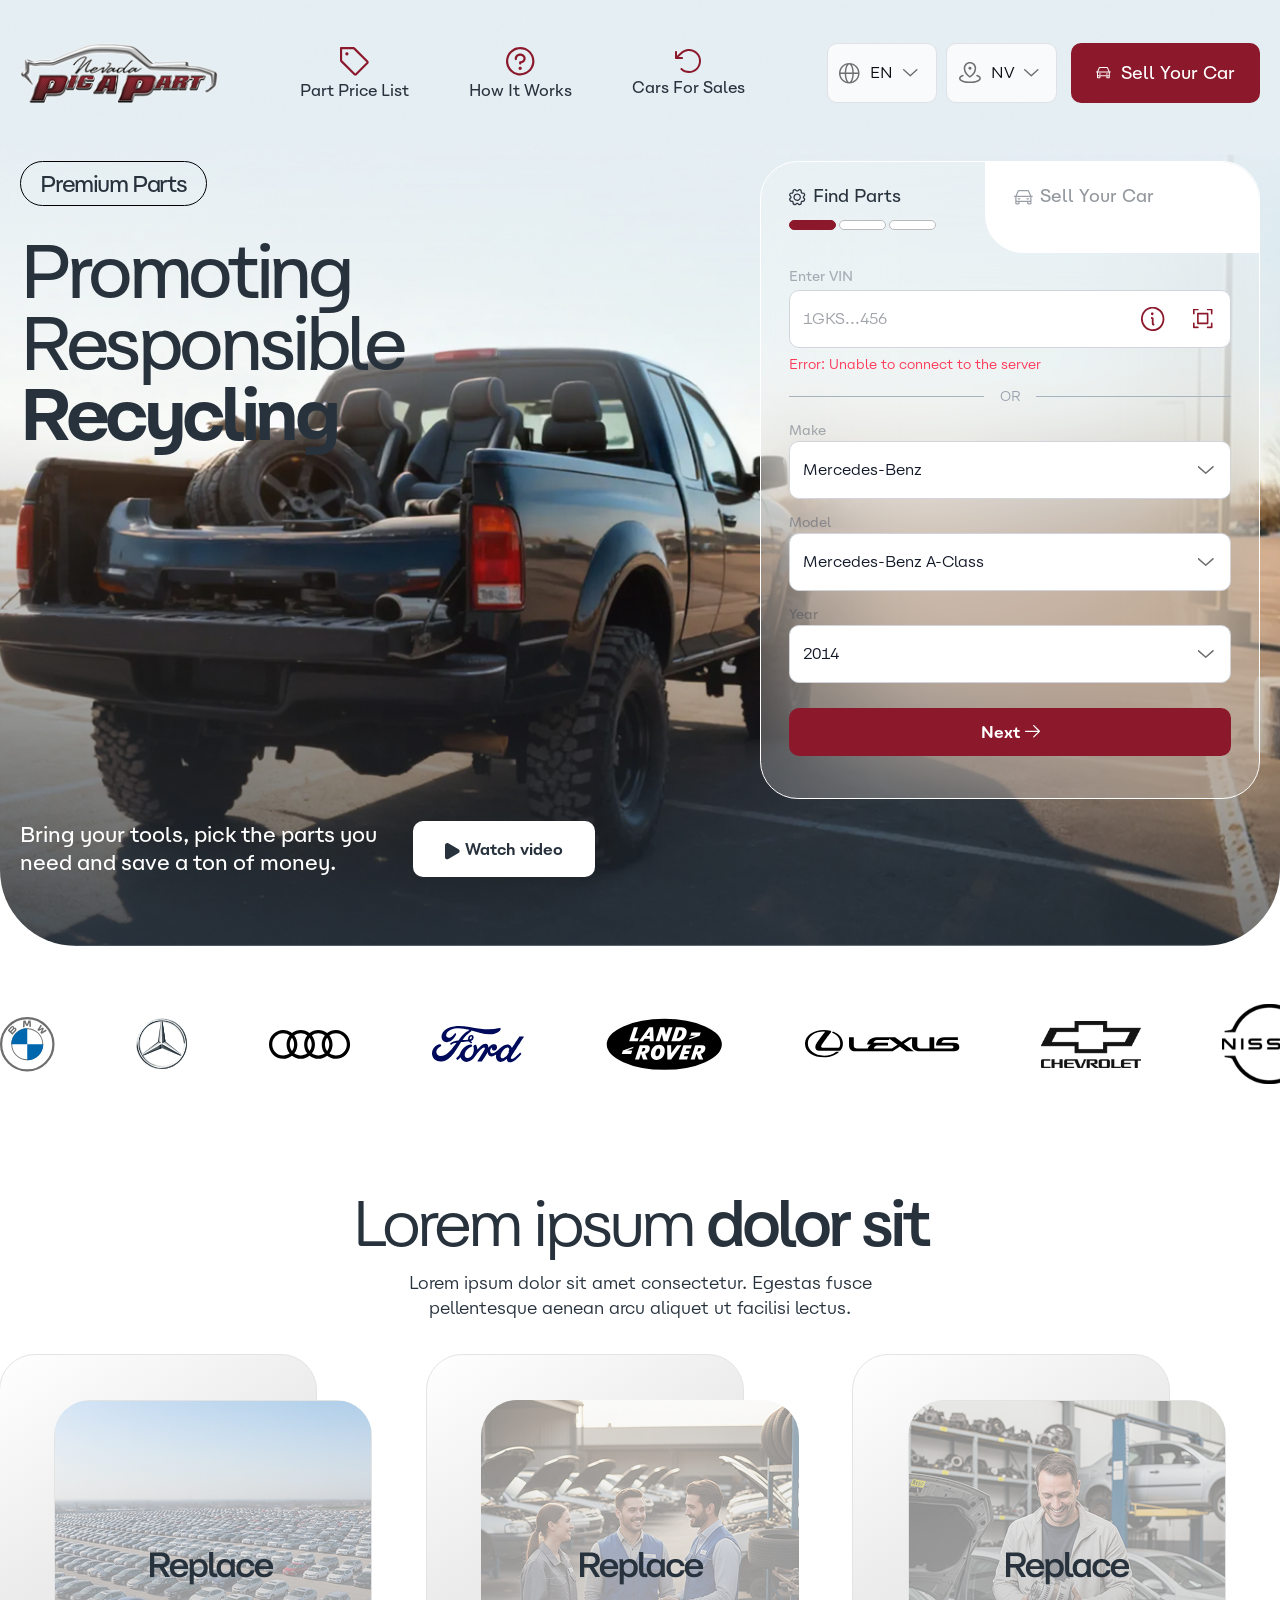
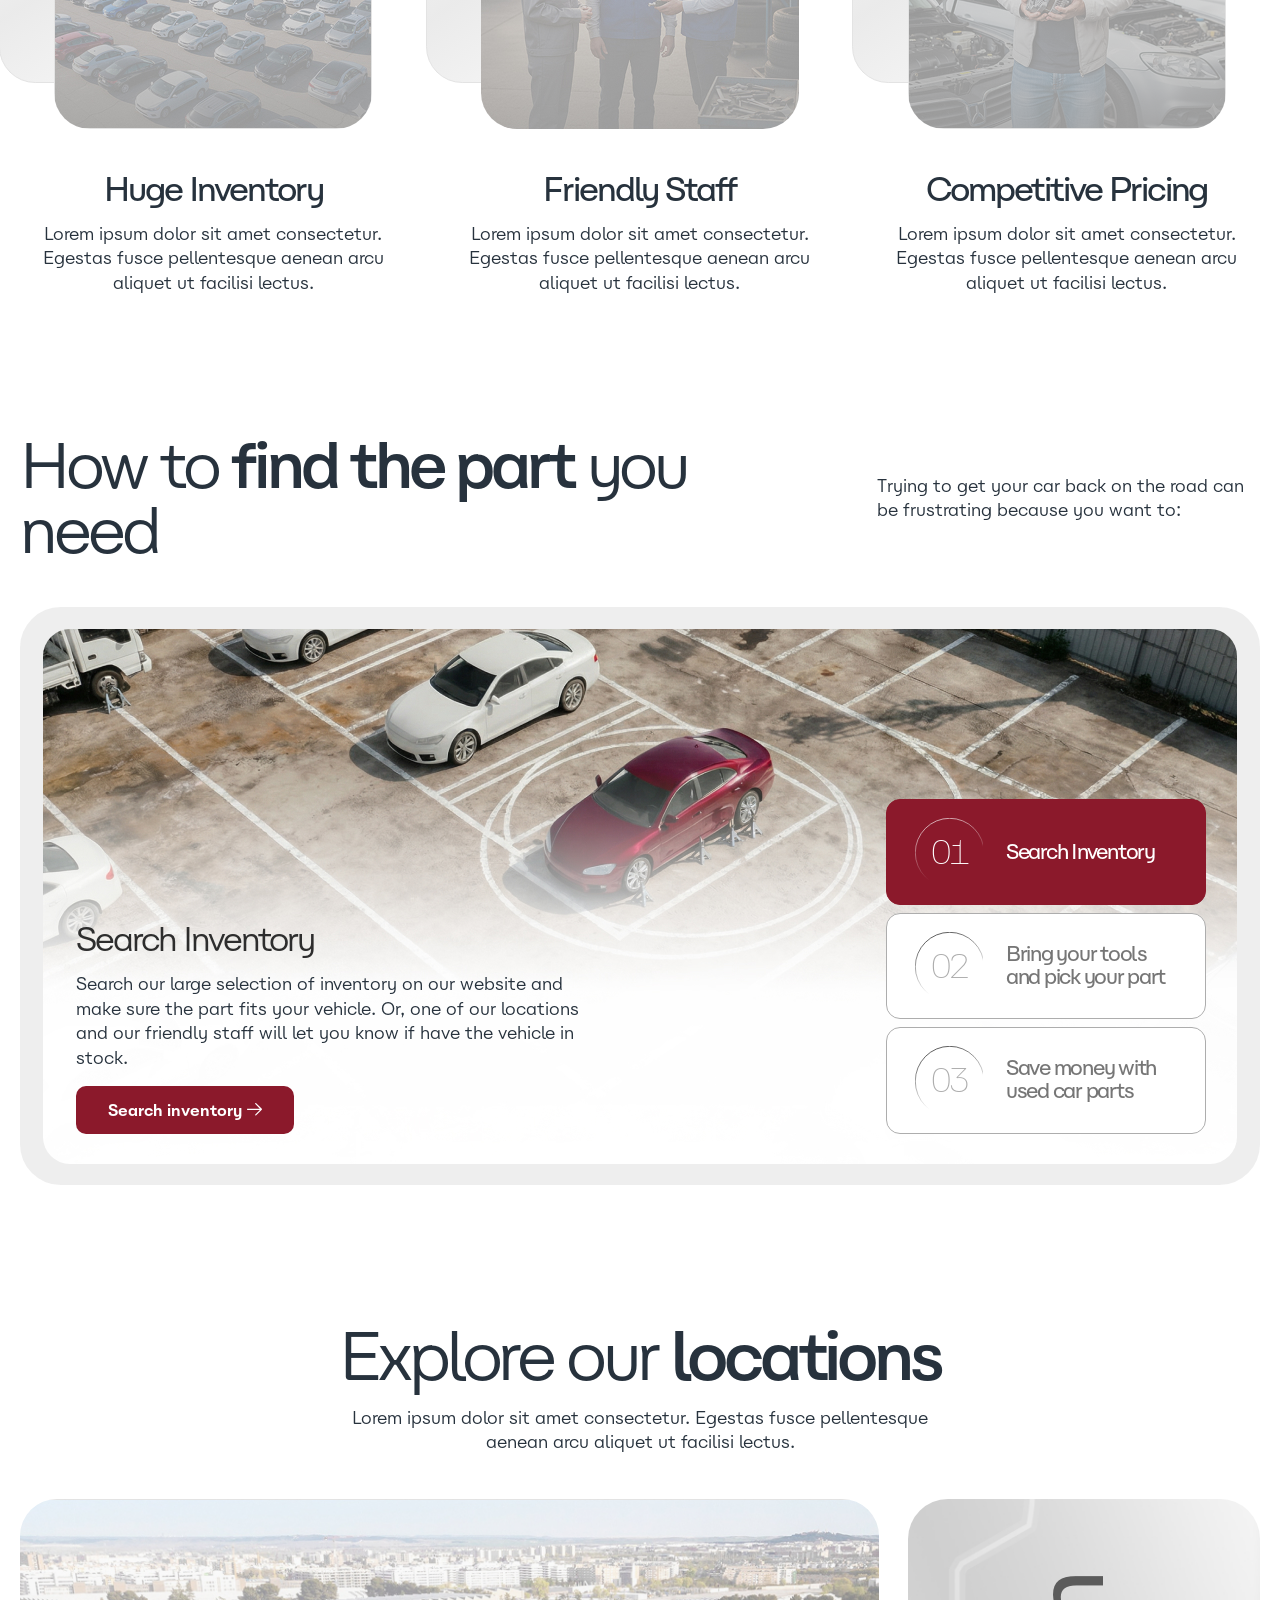
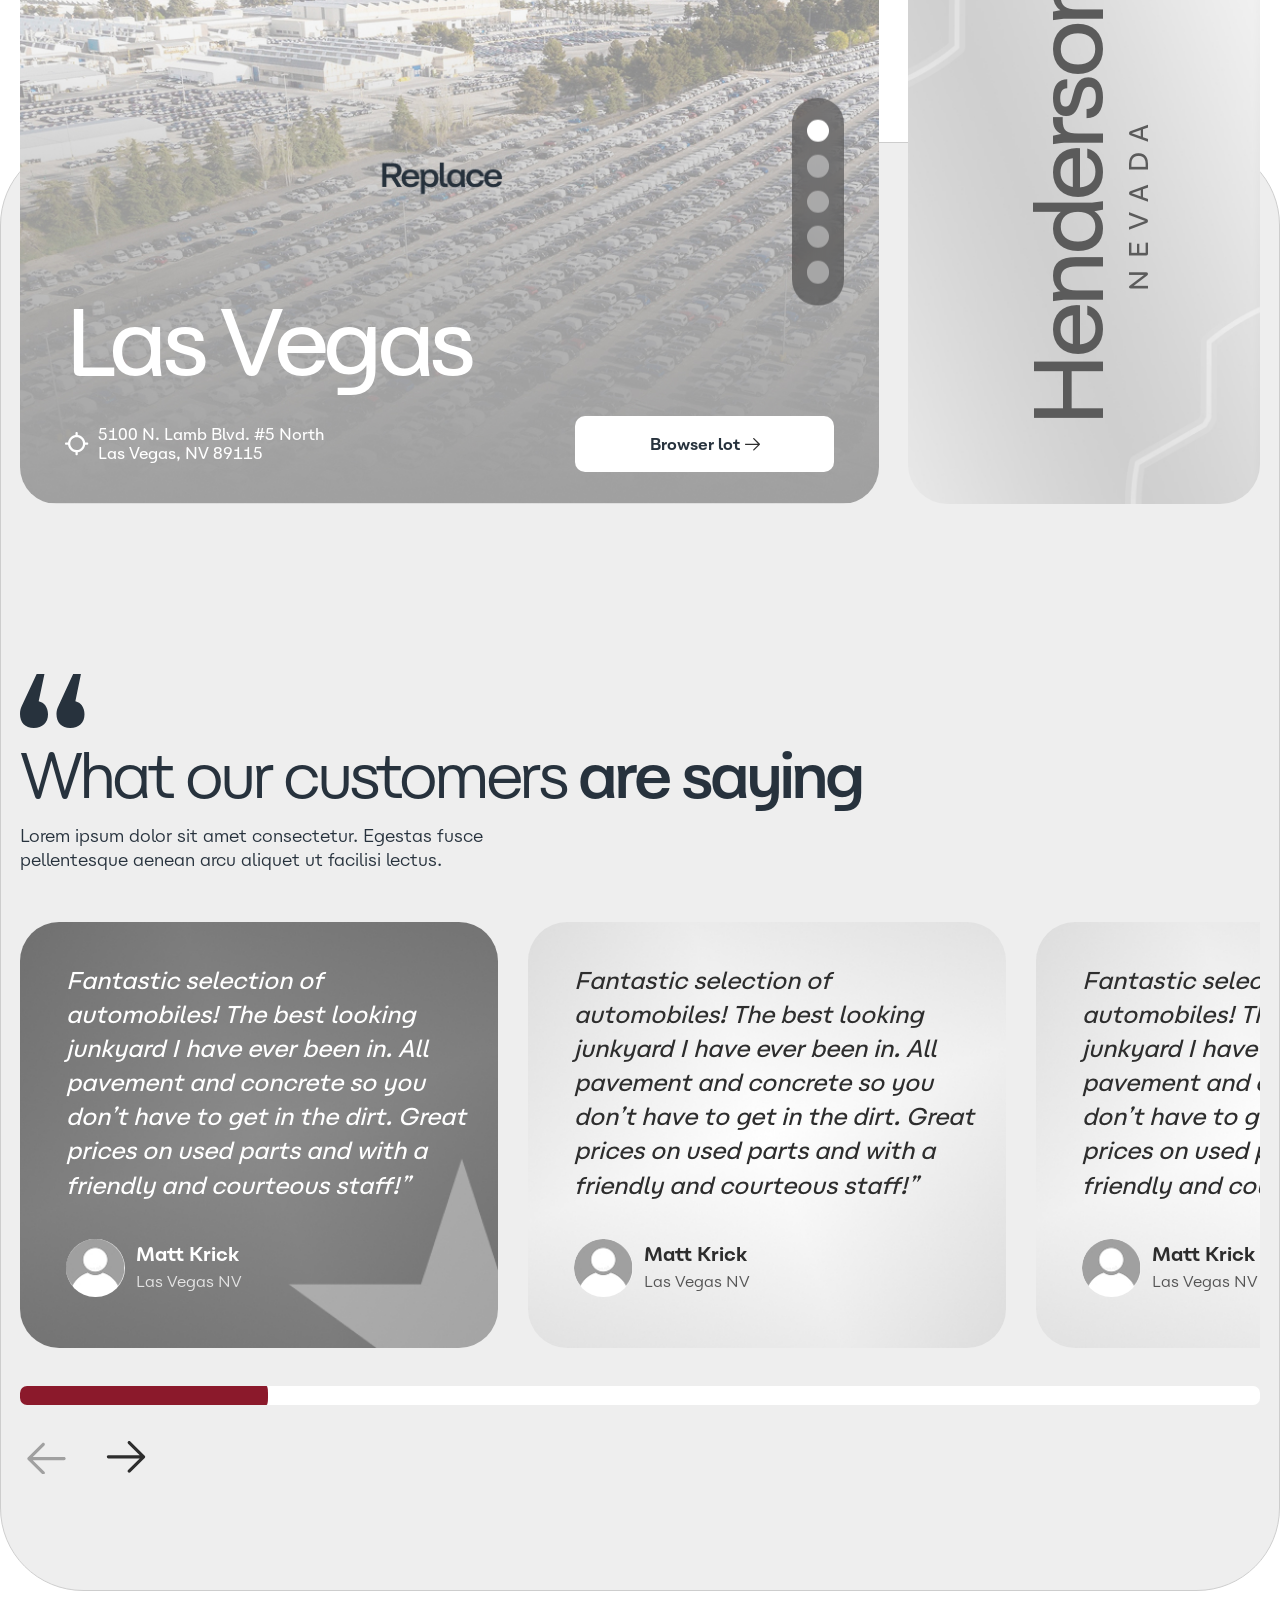
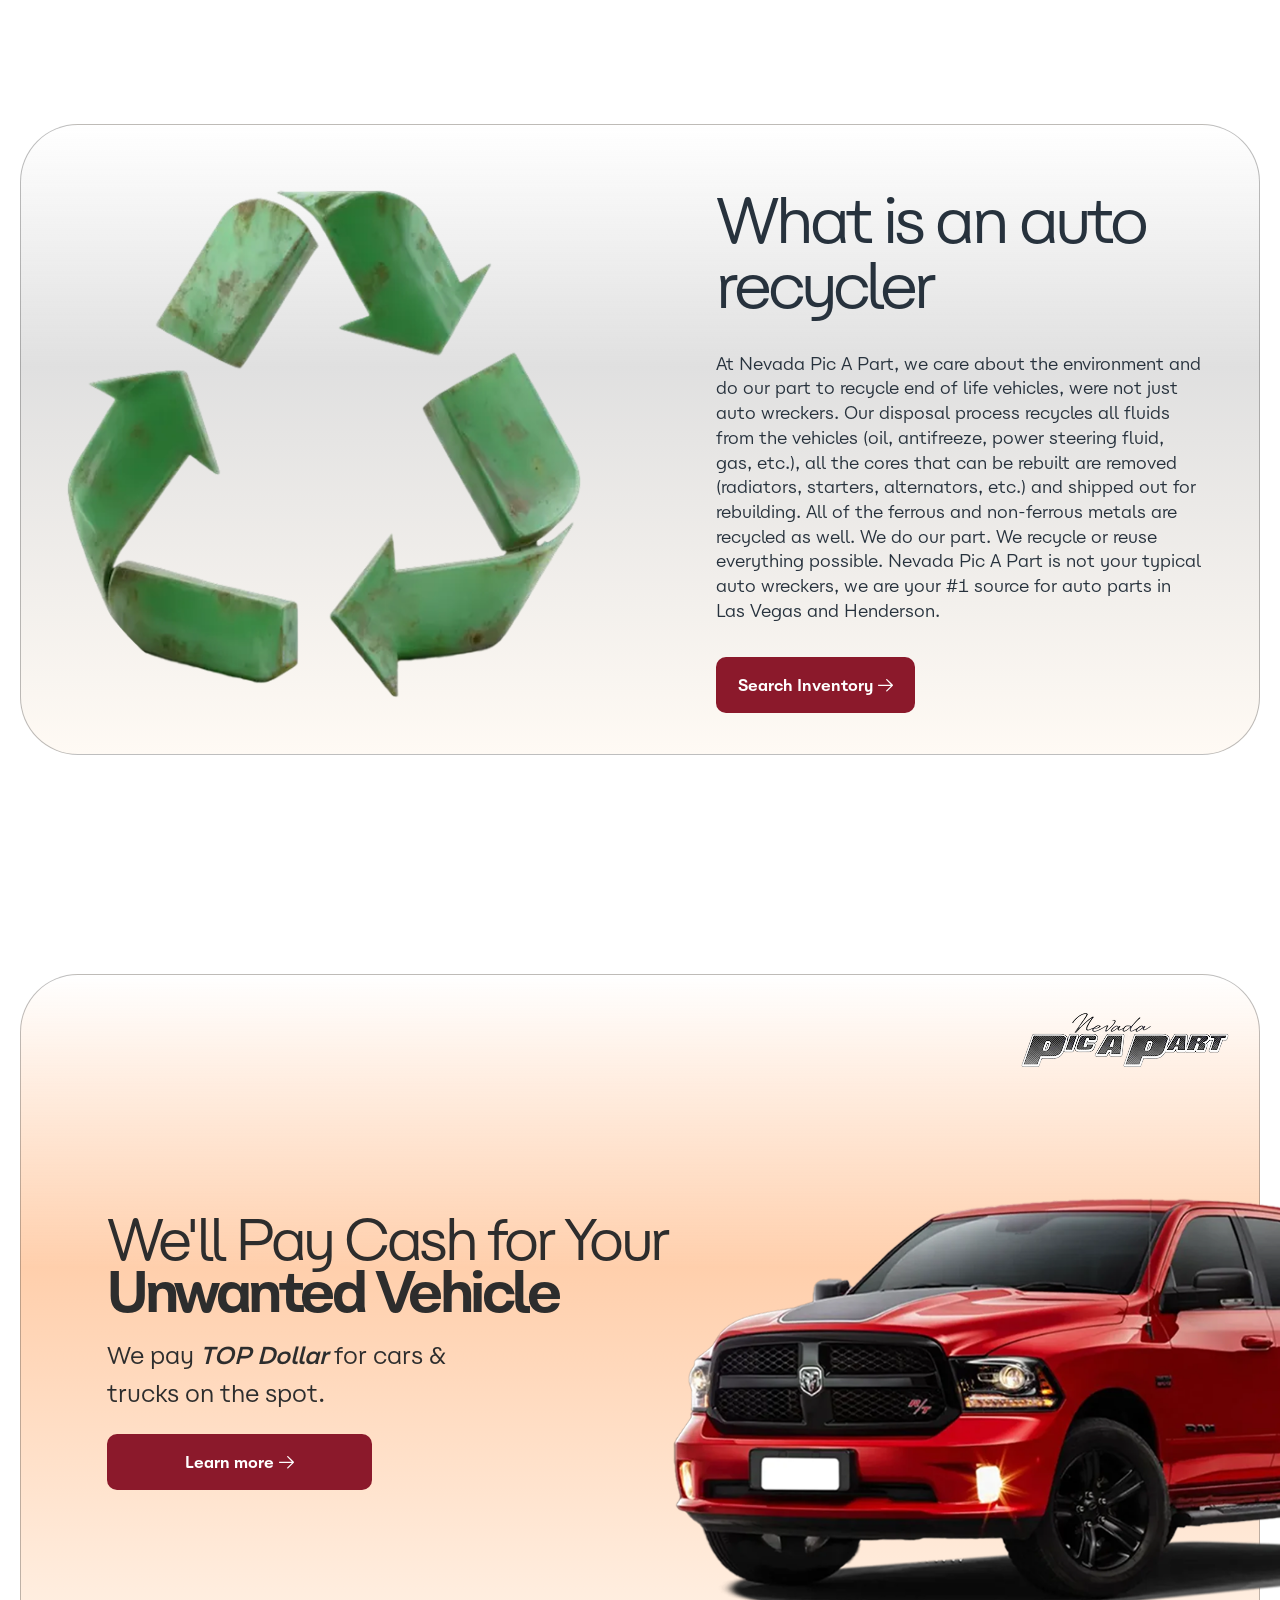
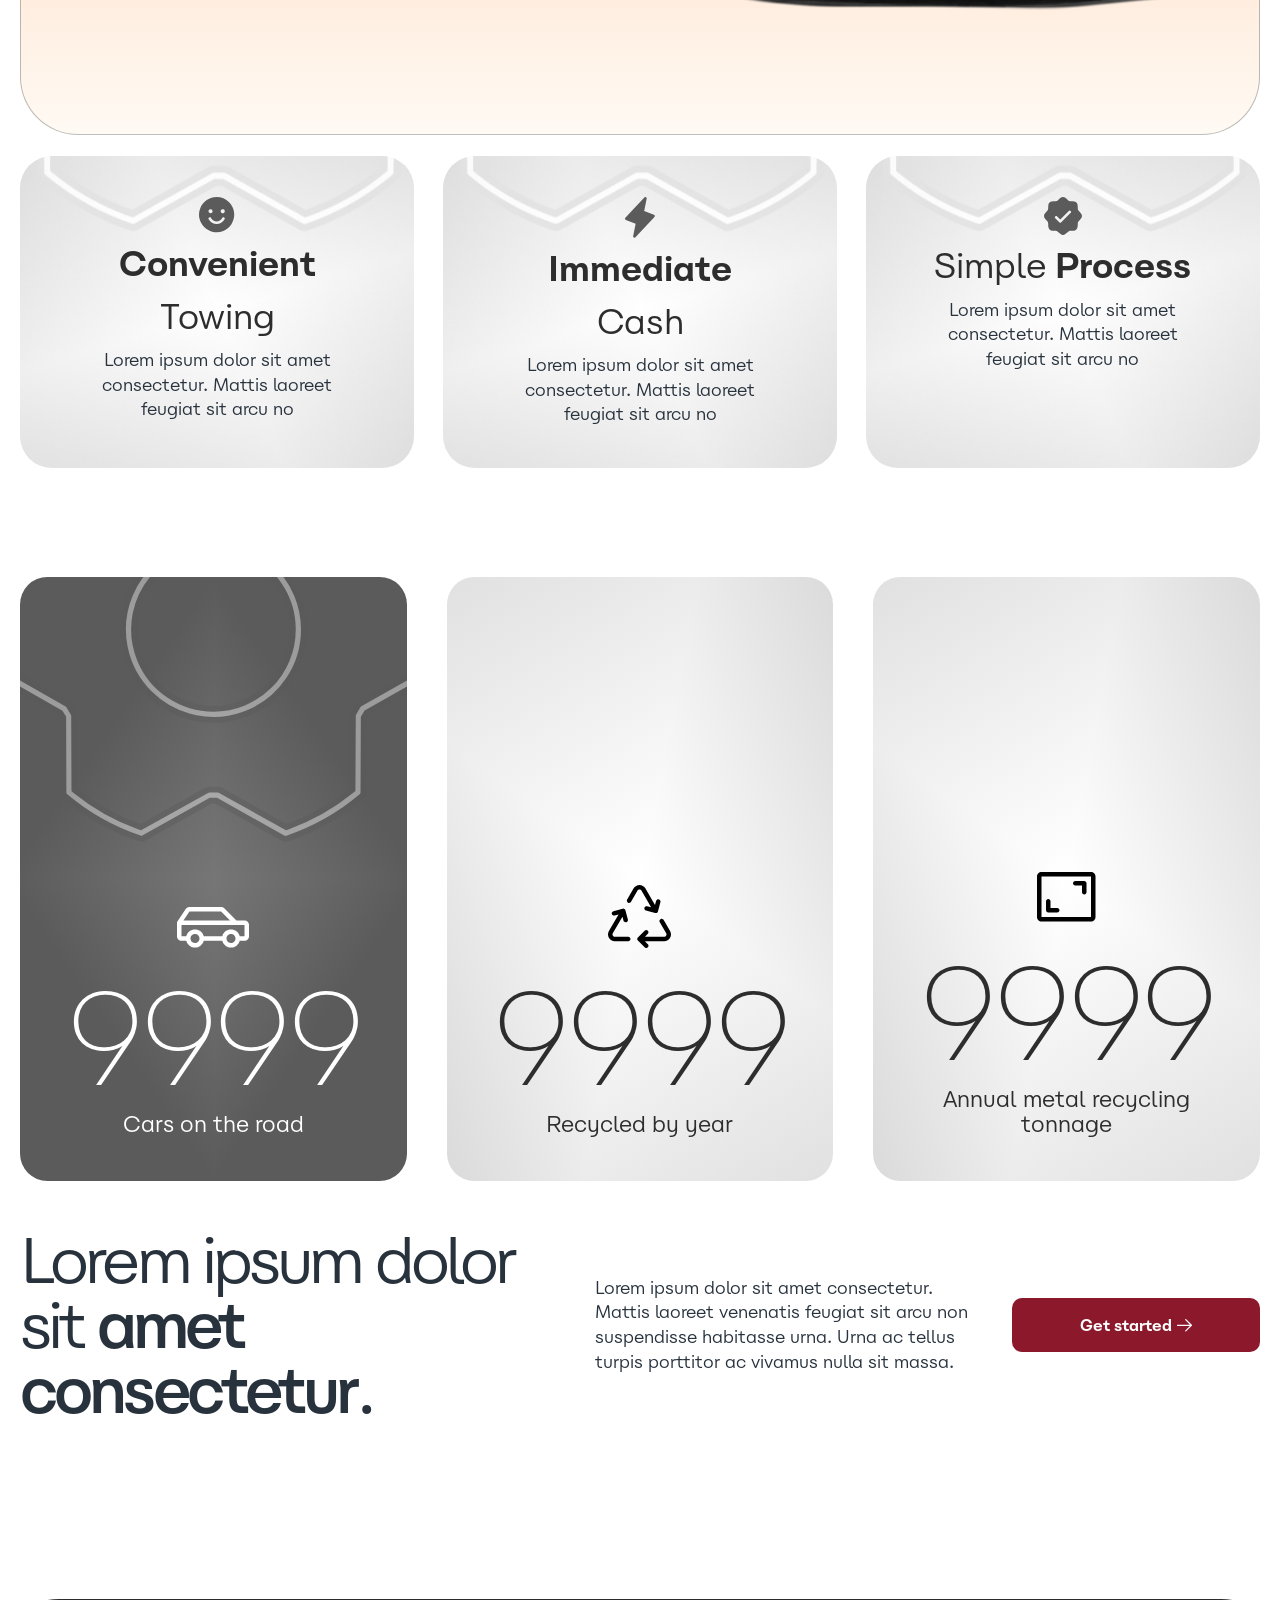
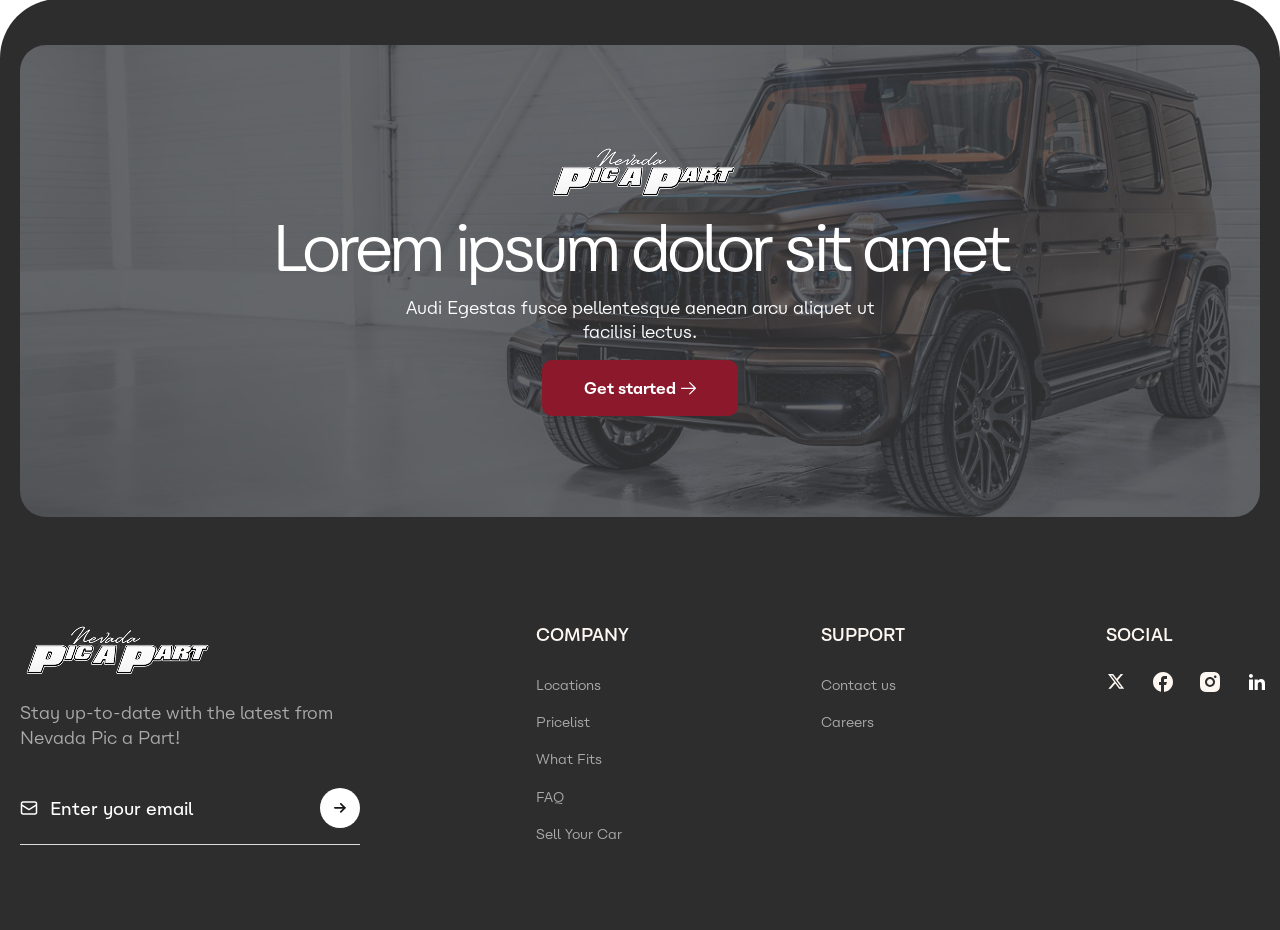
==== commit b3637255: "fix homepage/map" ====
--- a/index.html
+++ b/index.html
@@ -5,13 +5,13 @@
     <meta charset="UTF-8">
     <meta http-equiv="X-UA-Compatible" content="IE=edge">
     <meta name="viewport" content="width=device-width, initial-scale=1.0">
+    <meta name="description" content="Nevada | Pic a part">
 
     <link rel="stylesheet" href="css/swiper-bundle.min.css">
     <link rel="stylesheet" href="css/main-styles.css">
-    <!-- &display=swap -->
-
-
-    <title>NewProject</title>
+
+
+    <title>Nevada | Pic a part</title>
 </head>
 
 <body>
@@ -205,13 +205,13 @@
                                 <div class="action-hero-home__forms">
                                     <form action="#" class="action-hero-home__form form-action-home _show"
                                         data-filter-content="parts">
-                                        <div class="form-action-home__step" data-step="01">
+                                        <fieldset class="form-action-home__step" data-step="01">
                                             <div class="form-action-home__item form-action-home__item-alt">
-                                                <label for="userName" class="form-action-home__label">Enter
+                                                <label for="vin-code-parts" class="form-action-home__label">Enter
                                                     VIN</label>
                                                 <div class="form-action-home__wrapper">
-                                                    <input type="text" placeholder="1GKS...456" name="User-name"
-                                                        id="userName" class="form-action-home__input">
+                                                    <input autocapitalize="characters" autocorrect="off" type="text" placeholder="1GKS...456" name="Vin Code"
+                                                        id="vin-code-parts" class="form-action-home__input">
                                                     <div class="form-action-home__info-buttons">
                                                         <button data-pop-up-trigger="vin-info" type="button"
                                                             class="form-action-home__info-button" aria-label="VIN Info">
@@ -285,13 +285,34 @@
                                             </div>
                                             <div class="form-action-home__fields">
                                                 <div class="form-action-home__field">
+                                                    <!-- 
+                                                      ⚠️ CRITICAL HTML MARKUP RULES FOR SELECT COMPONENT
+                                                      
+                                                      1. COMPONENT BEHAVIOR BY DEVICE:
+                                                         - The custom dropdown ([data-js-select-dropdown]) is displayed ONLY on Desktop and Tablets.
+                                                         - The native <select> ([data-js-select-original-control]) is displayed ONLY on Mobile devices.
+                                                      
+                                                      2. OPTION ORDER SYNCHRONIZATION:
+                                                         - The order of elements inside the custom dropdown MUST perfectly match 
+                                                           the order of <option> tags inside the native <select> (Index-to-Index).
+                                                      
+                                                      3. VALUE & TEXT IDENTITY:
+                                                         - The `value` attribute of the <option> tag MUST be exactly identical to its inner text 
+                                                           (case-sensitive), otherwise JavaScript won't be able to pass the value to the control.
+                                                         - Correct:   <option value="Oldest">Oldest</option>
+                                                         - Incorrect: <option value="oldest">Oldest</option>
+                                                      
+                                                      4. INITIAL INITIALIZATION:
+                                                         - The active item text inside the button ([data-js-select-button]) MUST match 
+                                                           the <option> tag that has the `selected` attribute during page load.
+                                                    -->
                                                     <div class="select" data-js-select>
-                                                        <label class="form-action-home__label" id="prefix-select-label"
-                                                            for="dropdownPrefix">
+                                                        <label class="form-action-home__label"
+                                                            id="car-select-parts-label" for="car-select-parts-prefix">
                                                             Make
                                                         </label>
                                                         <select class="select__original-control field__control"
-                                                            id="dropdownPrefix" tabindex="-1"
+                                                            id="car-select-parts-prefix" tabindex="-1"
                                                             data-js-select-original-control>
                                                             <option selected value="Mercedes-Benz">Mercedes-Benz
                                                             </option>
@@ -309,62 +330,63 @@
                                                             <div class="select__button field__control" tabindex="0"
                                                                 role="combobox" aria-expanded="false"
                                                                 aria-haspopup="listbox"
-                                                                aria-controls="prefix-select-dropdown"
-                                                                aria-labelledby="prefix-select-label"
+                                                                aria-controls="car-select-parts-dropdown"
+                                                                aria-labelledby="car-select-parts-label"
+                                                                aria-activedescendant="car-select-parts-options-1"
                                                                 data-js-select-button>
                                                                 Mercedes-Benz
                                                             </div>
-                                                            <div class="select__dropdown" id="prefix-select-dropdown"
-                                                                role="listbox" aria-labelledby="prefix-select-label"
+                                                            <div class="select__dropdown" id="car-select-parts-dropdown"
+                                                                role="listbox" aria-labelledby="car-select-parts-label"
                                                                 data-js-select-dropdown>
                                                                 <div class="select__option is-selected is-current"
-                                                                    id="prefix-select-option-1" role="option"
+                                                                    id="car-select-parts-options-1" role="option"
                                                                     aria-selected="true" data-js-select-option>
                                                                     Mercedes-Benz
                                                                 </div>
-                                                                <div class="select__option" id="prefix-select-option-2"
-                                                                    role="option" aria-selected="false"
-                                                                    data-js-select-option>
+                                                                <div class="select__option"
+                                                                    id="car-select-parts-options-2" role="option"
+                                                                    aria-selected="false" data-js-select-option>
                                                                     Audi
                                                                 </div>
-                                                                <div class="select__option" id="prefix-select-option-3"
-                                                                    role="option" aria-selected="false"
-                                                                    data-js-select-option>
+                                                                <div class="select__option"
+                                                                    id="car-select-parts-options-3" role="option"
+                                                                    aria-selected="false" data-js-select-option>
                                                                     Porsche
                                                                 </div>
-                                                                <div class="select__option" id="prefix-select-option-4"
-                                                                    role="option" aria-selected="false"
-                                                                    data-js-select-option>
+                                                                <div class="select__option"
+                                                                    id="car-select-parts-options-4" role="option"
+                                                                    aria-selected="false" data-js-select-option>
                                                                     Lexus
                                                                 </div>
-                                                                <div class="select__option" id="prefix-select-option-5"
-                                                                    role="option" aria-selected="false"
-                                                                    data-js-select-option>
+                                                                <div class="select__option"
+                                                                    id="car-select-parts-options-5" role="option"
+                                                                    aria-selected="false" data-js-select-option>
                                                                     Jaguar
                                                                 </div>
-                                                                <div class="select__option" id="prefix-select-option-6"
-                                                                    role="option" aria-selected="false"
-                                                                    data-js-select-option>
+                                                                <div class="select__option"
+                                                                    id="car-select-parts-options-6" role="option"
+                                                                    aria-selected="false" data-js-select-option>
                                                                     Volvo
                                                                 </div>
-                                                                <div class="select__option" id="prefix-select-option-7"
-                                                                    role="option" aria-selected="false"
-                                                                    data-js-select-option>
+                                                                <div class="select__option"
+                                                                    id="car-select-parts-options-7" role="option"
+                                                                    aria-selected="false" data-js-select-option>
                                                                     Tesla
                                                                 </div>
-                                                                <div class="select__option" id="prefix-select-option-8"
-                                                                    role="option" aria-selected="false"
-                                                                    data-js-select-option>
+                                                                <div class="select__option"
+                                                                    id="car-select-parts-options-8" role="option"
+                                                                    aria-selected="false" data-js-select-option>
                                                                     Land Rover
                                                                 </div>
-                                                                <div class="select__option" id="prefix-select-option-9"
-                                                                    role="option" aria-selected="false"
-                                                                    data-js-select-option>
+                                                                <div class="select__option"
+                                                                    id="car-select-parts-options-9" role="option"
+                                                                    aria-selected="false" data-js-select-option>
                                                                     Cadillac
                                                                 </div>
-                                                                <div class="select__option" id="prefix-select-option-10"
-                                                                    role="option" aria-selected="false"
-                                                                    data-js-select-option>
+                                                                <div class="select__option"
+                                                                    id="car-select-parts-options-10" role="option"
+                                                                    aria-selected="false" data-js-select-option>
                                                                     Alfa Romeo
                                                                 </div>
                                                             </div>
@@ -372,13 +394,34 @@
                                                     </div>
                                                 </div>
                                                 <div class="form-action-home__field">
+                                                    <!-- 
+                                                      ⚠️ CRITICAL HTML MARKUP RULES FOR SELECT COMPONENT
+                                                      
+                                                      1. COMPONENT BEHAVIOR BY DEVICE:
+                                                         - The custom dropdown ([data-js-select-dropdown]) is displayed ONLY on Desktop and Tablets.
+                                                         - The native <select> ([data-js-select-original-control]) is displayed ONLY on Mobile devices.
+                                                      
+                                                      2. OPTION ORDER SYNCHRONIZATION:
+                                                         - The order of elements inside the custom dropdown MUST perfectly match 
+                                                           the order of <option> tags inside the native <select> (Index-to-Index).
+                                                      
+                                                      3. VALUE & TEXT IDENTITY:
+                                                         - The `value` attribute of the <option> tag MUST be exactly identical to its inner text 
+                                                           (case-sensitive), otherwise JavaScript won't be able to pass the value to the control.
+                                                         - Correct:   <option value="Oldest">Oldest</option>
+                                                         - Incorrect: <option value="oldest">Oldest</option>
+                                                      
+                                                      4. INITIAL INITIALIZATION:
+                                                         - The active item text inside the button ([data-js-select-button]) MUST match 
+                                                           the <option> tag that has the `selected` attribute during page load.
+                                                    -->
                                                     <div class="select" data-js-select>
-                                                        <label class="form-action-home__label" id="prefix-select-label"
-                                                            for="dropdownPrefix">
+                                                        <label class="form-action-home__label" id="model-parts-label"
+                                                            for="model-parts-select">
                                                             Model
                                                         </label>
                                                         <select class="select__original-control field__control"
-                                                            id="dropdownPrefix" tabindex="-1"
+                                                            id="model-parts-select" tabindex="-1"
                                                             data-js-select-original-control>
                                                             <option selected value="Mercedes-Benz A-Class">Mercedes-Benz
                                                                 A-Class
@@ -396,35 +439,36 @@
                                                             <div class="select__button field__control" tabindex="0"
                                                                 role="combobox" aria-expanded="false"
                                                                 aria-haspopup="listbox"
-                                                                aria-controls="prefix-select-dropdown"
-                                                                aria-labelledby="prefix-select-label"
+                                                                aria-controls="model-parts-dropdown"
+                                                                aria-labelledby="model-parts-label"
+                                                                aria-activedescendant="model-parts-option-1"
                                                                 data-js-select-button>
                                                                 Mercedes-Benz A-Class
                                                             </div>
-                                                            <div class="select__dropdown" id="prefix-select-dropdown"
-                                                                role="listbox" aria-labelledby="prefix-select-label"
+                                                            <div class="select__dropdown" id="model-parts-dropdown"
+                                                                role="listbox" aria-labelledby="model-parts-label"
                                                                 data-js-select-dropdown>
                                                                 <div class="select__option is-selected is-current"
-                                                                    id="prefix-select-option-1" role="option"
+                                                                    id="model-parts-option-1" role="option"
                                                                     aria-selected="true" data-js-select-option>
                                                                     Mercedes-Benz A-Class
                                                                 </div>
-                                                                <div class="select__option" id="prefix-select-option-2"
+                                                                <div class="select__option" id="model-parts-option-2"
                                                                     role="option" aria-selected="false"
                                                                     data-js-select-option>
                                                                     Mercedes-Benz C-Class
                                                                 </div>
-                                                                <div class="select__option" id="prefix-select-option-3"
+                                                                <div class="select__option" id="model-parts-option-3"
                                                                     role="option" aria-selected="false"
                                                                     data-js-select-option>
                                                                     Mercedes-Benz E-Class
                                                                 </div>
-                                                                <div class="select__option" id="prefix-select-option-4"
+                                                                <div class="select__option" id="model-parts-option-4"
                                                                     role="option" aria-selected="false"
                                                                     data-js-select-option>
                                                                     Mercedes-Benz S-Class
                                                                 </div>
-                                                                <div class="select__option" id="prefix-select-option-5"
+                                                                <div class="select__option" id="model-parts-option-5"
                                                                     role="option" aria-selected="false"
                                                                     data-js-select-option>
                                                                     Mercedes-Benz G-Class
@@ -434,13 +478,34 @@
                                                     </div>
                                                 </div>
                                                 <div class="form-action-home__field">
+                                                    <!-- 
+                                                      ⚠️ CRITICAL HTML MARKUP RULES FOR SELECT COMPONENT
+                                                      
+                                                      1. COMPONENT BEHAVIOR BY DEVICE:
+                                                         - The custom dropdown ([data-js-select-dropdown]) is displayed ONLY on Desktop and Tablets.
+                                                         - The native <select> ([data-js-select-original-control]) is displayed ONLY on Mobile devices.
+                                                      
+                                                      2. OPTION ORDER SYNCHRONIZATION:
+                                                         - The order of elements inside the custom dropdown MUST perfectly match 
+                                                           the order of <option> tags inside the native <select> (Index-to-Index).
+                                                      
+                                                      3. VALUE & TEXT IDENTITY:
+                                                         - The `value` attribute of the <option> tag MUST be exactly identical to its inner text 
+                                                           (case-sensitive), otherwise JavaScript won't be able to pass the value to the control.
+                                                         - Correct:   <option value="Oldest">Oldest</option>
+                                                         - Incorrect: <option value="oldest">Oldest</option>
+                                                      
+                                                      4. INITIAL INITIALIZATION:
+                                                         - The active item text inside the button ([data-js-select-button]) MUST match 
+                                                           the <option> tag that has the `selected` attribute during page load.
+                                                    -->
                                                     <div class="select" data-js-select>
-                                                        <label class="form-action-home__label" id="prefix-select-label"
-                                                            for="dropdownPrefix">
+                                                        <label class="form-action-home__label" id="parts-year-label"
+                                                            for="parts-year-select">
                                                             Year
                                                         </label>
                                                         <select class="select__original-control field__control"
-                                                            id="dropdownPrefix" tabindex="-1"
+                                                            id="parts-year-select" tabindex="-1"
                                                             data-js-select-original-control>
                                                             <option selected value="2014">2014</option>
                                                             <option value="2013">2013</option>
@@ -452,35 +517,36 @@
                                                             <div class="select__button field__control" tabindex="0"
                                                                 role="combobox" aria-expanded="false"
                                                                 aria-haspopup="listbox"
-                                                                aria-controls="prefix-select-dropdown"
-                                                                aria-labelledby="prefix-select-label"
+                                                                aria-controls="parts-year-dropdown"
+                                                                aria-labelledby="parts-year-label"
+                                                                aria-activedescendant="parts-year-option-1"
                                                                 data-js-select-button>
                                                                 2014
                                                             </div>
-                                                            <div class="select__dropdown" id="prefix-select-dropdown"
-                                                                role="listbox" aria-labelledby="prefix-select-label"
+                                                            <div class="select__dropdown" id="parts-year-dropdown"
+                                                                role="listbox" aria-labelledby="parts-year-label"
                                                                 data-js-select-dropdown>
                                                                 <div class="select__option is-selected is-current"
-                                                                    id="prefix-select-option-1" role="option"
+                                                                    id="parts-year-option-1" role="option"
                                                                     aria-selected="true" data-js-select-option>
                                                                     2014
                                                                 </div>
-                                                                <div class="select__option" id="prefix-select-option-2"
+                                                                <div class="select__option" id="parts-year-option-2"
                                                                     role="option" aria-selected="false"
                                                                     data-js-select-option>
                                                                     2013
                                                                 </div>
-                                                                <div class="select__option" id="prefix-select-option-3"
+                                                                <div class="select__option" id="parts-year-option-3"
                                                                     role="option" aria-selected="false"
                                                                     data-js-select-option>
                                                                     2012
                                                                 </div>
-                                                                <div class="select__option" id="prefix-select-option-4"
+                                                                <div class="select__option" id="parts-year-option-4"
                                                                     role="option" aria-selected="false"
                                                                     data-js-select-option>
                                                                     2011
                                                                 </div>
-                                                                <div class="select__option" id="prefix-select-option-5"
+                                                                <div class="select__option" id="parts-year-option-5"
                                                                     role="option" aria-selected="false"
                                                                     data-js-select-option>
                                                                     2010
@@ -498,15 +564,15 @@
                                                     <img src="img/icons/button-arrow.svg" alt="button-icon">
                                                 </div>
                                             </button>
-                                        </div>
+                                        </fieldset>
                                     </form>
                                     <form action="#" class="action-hero-home__form form-action-home"
                                         data-filter-content="car">
-                                        <div class="form-action-home__step" data-step="01">
+                                        <fieldset class="form-action-home__step" data-step="01">
                                             <div class="form-action-home__item form-action-home__item-alt">
-                                                <label for="userName" class="form-action-home__label">Enter VIN</label>
-                                                <input type="text" placeholder="1GKS...456" name="User-name"
-                                                    id="userName" class="form-action-home__input">
+                                                <label for="vin-code-cars" class="form-action-home__label">Enter VIN</label>
+                                            <input autocapitalize="characters" autocorrect="off" type="text" placeholder="1GKS...456" name="Vin code" id="vin-code-cars"
+                                                class="form-action-home__input">
                                                 <div class="form-action-home__error-message">
                                                     Error: Unable to connect to the server
                                                 </div>
@@ -519,84 +585,68 @@
                                             <div class="form-action-home__fields">
                                                 <div class="form-action-home__field">
                                                     <div class="select" data-js-select>
-                                                        <label class="form-action-home__label" id="prefix-select-label"
-                                                            for="dropdownPrefix">
+                                                        <label class="form-action-home__label" id="car-sell-label" for="car-sell-select">
                                                             Make
                                                         </label>
-                                                        <select class="select__original-control field__control"
-                                                            id="dropdownPrefix" tabindex="-1"
+                                                        <select class="select__original-control field__control" id="car-sell-select" tabindex="-1"
                                                             data-js-select-original-control>
-                                                            <option selected value="Mercedes-Benz">Mercedes-Benz
+                                                            <option selected value="Mercedes-Benza">Mercedes-Benza
                                                             </option>
                                                             <option value="Audi">Audi</option>
                                                             <option value="Porsche">Porsche</option>
                                                             <option value="Lexus">Lexus</option>
-                                                            <option value="Jaguar ">Jaguar</option>
+                                                            <option value="Jaguar">Jaguar</option>
                                                             <option value="Volvo">Volvo</option>
                                                             <option value="Tesla">Tesla</option>
-                                                            <option value="Land-Rover">Land Rover</option>
+                                                            <option value="Land Rover">Land Rover</option>
                                                             <option value="Cadillac">Cadillac</option>
-                                                            <option value="Alfa-Romeo">Alfa Romeo</option>
+                                                            <option value="Alfa Romeo">Alfa Romeo</option>
                                                         </select>
                                                         <div class="select__body">
-                                                            <div class="select__button field__control" tabindex="0"
-                                                                role="combobox" aria-expanded="false"
-                                                                aria-haspopup="listbox"
-                                                                aria-controls="prefix-select-dropdown"
-                                                                aria-labelledby="prefix-select-label"
-                                                                data-js-select-button>
+                                                            <div class="select__button field__control" tabindex="0" role="combobox" aria-expanded="false"
+                                                                aria-haspopup="listbox" aria-controls="car-sell-dropdown" aria-labelledby="car-sell-label"
+                                                                aria-activedescendant="car-sell-option-1" data-js-select-button>
                                                                 Mercedes-Benza
                                                             </div>
-                                                            <div class="select__dropdown" id="prefix-select-dropdown"
-                                                                role="listbox" aria-labelledby="prefix-select-label"
+                                                            <div class="select__dropdown" id="car-sell-dropdown" role="listbox" aria-labelledby="car-sell-label"
                                                                 data-js-select-dropdown>
-                                                                <div class="select__option is-selected is-current"
-                                                                    id="prefix-select-option-1" role="option"
-                                                                    aria-selected="true" data-js-select-option>
-                                                                    Mercedes-Benz
-                                                                </div>
-                                                                <div class="select__option" id="prefix-select-option-2"
-                                                                    role="option" aria-selected="false"
+                                                                <div class="select__option is-selected is-current" id="car-sell-option-1" role="option" aria-selected="true"
+                                                                    data-js-select-option>
+                                                                    Mercedes-Benza
+                                                                </div>
+                                                                <div class="select__option" id="car-sell-option-2" role="option" aria-selected="false"
                                                                     data-js-select-option>
                                                                     Audi
                                                                 </div>
-                                                                <div class="select__option" id="prefix-select-option-3"
-                                                                    role="option" aria-selected="false"
+                                                                <div class="select__option" id="car-sell-option-3" role="option" aria-selected="false"
                                                                     data-js-select-option>
                                                                     Porsche
                                                                 </div>
-                                                                <div class="select__option" id="prefix-select-option-4"
-                                                                    role="option" aria-selected="false"
+                                                                <div class="select__option" id="car-sell-option-4" role="option" aria-selected="false"
                                                                     data-js-select-option>
                                                                     Lexus
                                                                 </div>
-                                                                <div class="select__option" id="prefix-select-option-5"
-                                                                    role="option" aria-selected="false"
+                                                                <div class="select__option" id="car-sell-option-5" role="option" aria-selected="false"
                                                                     data-js-select-option>
                                                                     Jaguar
                                                                 </div>
-                                                                <div class="select__option" id="prefix-select-option-6"
-                                                                    role="option" aria-selected="false"
+                                                                <div class="select__option" id="car-sell-option-6" role="option" aria-selected="false"
                                                                     data-js-select-option>
                                                                     Volvo
                                                                 </div>
-                                                                <div class="select__option" id="prefix-select-option-7"
-                                                                    role="option" aria-selected="false"
+                                                                <div class="select__option" id="car-sell-option-7" role="option" aria-selected="false"
                                                                     data-js-select-option>
                                                                     Tesla
                                                                 </div>
-                                                                <div class="select__option" id="prefix-select-option-8"
-                                                                    role="option" aria-selected="false"
+                                                                <div class="select__option" id="car-sell-option-8" role="option" aria-selected="false"
                                                                     data-js-select-option>
                                                                     Land Rover
                                                                 </div>
-                                                                <div class="select__option" id="prefix-select-option-9"
-                                                                    role="option" aria-selected="false"
+                                                                <div class="select__option" id="car-sell-option-9" role="option" aria-selected="false"
                                                                     data-js-select-option>
                                                                     Cadillac
                                                                 </div>
-                                                                <div class="select__option" id="prefix-select-option-10"
-                                                                    role="option" aria-selected="false"
+                                                                <div class="select__option" id="car-sell-option-10" role="option" aria-selected="false"
                                                                     data-js-select-option>
                                                                     Alfa Romeo
                                                                 </div>
@@ -606,12 +656,10 @@
                                                 </div>
                                                 <div class="form-action-home__field">
                                                     <div class="select" data-js-select>
-                                                        <label class="form-action-home__label" id="prefix-select-label"
-                                                            for="dropdownPrefix">
+                                                        <label class="form-action-home__label" id="model-sell-label" for="model-sell-select">
                                                             Model
                                                         </label>
-                                                        <select class="select__original-control field__control"
-                                                            id="dropdownPrefix" tabindex="-1"
+                                                        <select class="select__original-control field__control" id="model-sell-select" tabindex="-1"
                                                             data-js-select-original-control>
                                                             <option selected value="Mercedes-Benz A-Class">Mercedes-Benz
                                                                 A-Class
@@ -622,43 +670,34 @@
                                                             </option>
                                                             <option value="Mercedes-Benz S-Class">Mercedes-Benz S-Class
                                                             </option>
-                                                            <option value="Mercedes-Benz G-Class ">Mercedes-Benz G-Class
+                                                            <option value="Mercedes-Benz G-Class">Mercedes-Benz G-Class
                                                             </option>
                                                         </select>
                                                         <div class="select__body">
-                                                            <div class="select__button field__control" tabindex="0"
-                                                                role="combobox" aria-expanded="false"
-                                                                aria-haspopup="listbox"
-                                                                aria-controls="prefix-select-dropdown"
-                                                                aria-labelledby="prefix-select-label"
-                                                                data-js-select-button>
+                                                            <div class="select__button field__control" tabindex="0" role="combobox" aria-expanded="false"
+                                                                aria-haspopup="listbox" aria-controls="model-sell-dropdown" aria-labelledby="model-sell-label"
+                                                                aria-activedescendant="model-sell-option-1" data-js-select-button>
                                                                 Mercedes-Benz A-Class
                                                             </div>
-                                                            <div class="select__dropdown" id="prefix-select-dropdown"
-                                                                role="listbox" aria-labelledby="prefix-select-label"
+                                                            <div class="select__dropdown" id="model-sell-dropdown" role="listbox" aria-labelledby="model-sell-label"
                                                                 data-js-select-dropdown>
-                                                                <div class="select__option is-selected is-current"
-                                                                    id="prefix-select-option-1" role="option"
+                                                                <div class="select__option is-selected is-current" id="model-sell-option-1" role="option"
                                                                     aria-selected="true" data-js-select-option>
                                                                     Mercedes-Benz A-Class
                                                                 </div>
-                                                                <div class="select__option" id="prefix-select-option-2"
-                                                                    role="option" aria-selected="false"
+                                                                <div class="select__option" id="model-sell-option-2" role="option" aria-selected="false"
                                                                     data-js-select-option>
                                                                     Mercedes-Benz C-Class
                                                                 </div>
-                                                                <div class="select__option" id="prefix-select-option-3"
-                                                                    role="option" aria-selected="false"
+                                                                <div class="select__option" id="model-sell-option-3" role="option" aria-selected="false"
                                                                     data-js-select-option>
                                                                     Mercedes-Benz E-Class
                                                                 </div>
-                                                                <div class="select__option" id="prefix-select-option-4"
-                                                                    role="option" aria-selected="false"
+                                                                <div class="select__option" id="model-sell-option-4" role="option" aria-selected="false"
                                                                     data-js-select-option>
                                                                     Mercedes-Benz S-Class
                                                                 </div>
-                                                                <div class="select__option" id="prefix-select-option-5"
-                                                                    role="option" aria-selected="false"
+                                                                <div class="select__option" id="model-sell-option-5" role="option" aria-selected="false"
                                                                     data-js-select-option>
                                                                     Mercedes-Benz G-Class
                                                                 </div>
@@ -668,12 +707,10 @@
                                                 </div>
                                                 <div class="form-action-home__field">
                                                     <div class="select" data-js-select>
-                                                        <label class="form-action-home__label" id="prefix-select-label"
-                                                            for="dropdownPrefix">
+                                                        <label class="form-action-home__label" id="year-sell-label" for="year-sell-select">
                                                             Year
                                                         </label>
-                                                        <select class="select__original-control field__control"
-                                                            id="dropdownPrefix" tabindex="-1"
+                                                        <select class="select__original-control field__control" id="year-sell-select" tabindex="-1"
                                                             data-js-select-original-control>
                                                             <option selected value="2014">2014</option>
                                                             <option value="2013">2013</option>
@@ -682,39 +719,30 @@
                                                             <option value="2010">2010</option>
                                                         </select>
                                                         <div class="select__body">
-                                                            <div class="select__button field__control" tabindex="0"
-                                                                role="combobox" aria-expanded="false"
-                                                                aria-haspopup="listbox"
-                                                                aria-controls="prefix-select-dropdown"
-                                                                aria-labelledby="prefix-select-label"
-                                                                data-js-select-button>
+                                                            <div class="select__button field__control" tabindex="0" role="combobox" aria-expanded="false"
+                                                                aria-haspopup="listbox" aria-controls="year-sell-dropdown" aria-labelledby="year-sell-label"
+                                                                aria-activedescendant="year-sell-option-1" data-js-select-button>
                                                                 2014
                                                             </div>
-                                                            <div class="select__dropdown" id="prefix-select-dropdown"
-                                                                role="listbox" aria-labelledby="prefix-select-label"
+                                                            <div class="select__dropdown" id="year-sell-dropdown" role="listbox" aria-labelledby="year-sell-label"
                                                                 data-js-select-dropdown>
-                                                                <div class="select__option is-selected is-current"
-                                                                    id="prefix-select-option-1" role="option"
+                                                                <div class="select__option is-selected is-current" id="year-sell-option-1" role="option"
                                                                     aria-selected="true" data-js-select-option>
                                                                     2014
                                                                 </div>
-                                                                <div class="select__option" id="prefix-select-option-2"
-                                                                    role="option" aria-selected="false"
+                                                                <div class="select__option" id="year-sell-option-2" role="option" aria-selected="false"
                                                                     data-js-select-option>
                                                                     2013
                                                                 </div>
-                                                                <div class="select__option" id="prefix-select-option-3"
-                                                                    role="option" aria-selected="false"
+                                                                <div class="select__option" id="year-sell-option-3" role="option" aria-selected="false"
                                                                     data-js-select-option>
                                                                     2012
                                                                 </div>
-                                                                <div class="select__option" id="prefix-select-option-4"
-                                                                    role="option" aria-selected="false"
+                                                                <div class="select__option" id="year-sell-option-4" role="option" aria-selected="false"
                                                                     data-js-select-option>
                                                                     2011
                                                                 </div>
-                                                                <div class="select__option" id="prefix-select-option-5"
-                                                                    role="option" aria-selected="false"
+                                                                <div class="select__option" id="year-sell-option-5" role="option" aria-selected="false"
                                                                     data-js-select-option>
                                                                     2010
                                                                 </div>
@@ -731,7 +759,7 @@
                                                     <img src="img/icons/button-arrow.svg" alt="button-icon">
                                                 </div>
                                             </button>
-                                        </div>
+                                        </fieldset>
                                     </form>
                                 </div>
                             </div>
@@ -1576,7 +1604,7 @@
                                             </dl>
                                         </div>
                                     </div>
-                        
+
                                 </div>
                             </div>
                         </div>
@@ -1585,17 +1613,18 @@
                                 Lorem ipsum dolor sit <span>amet consectetur</span>.
                             </h2>
                             <div class="home-stats__subtitle">
-                                Lorem ipsum dolor sit amet consectetur. Mattis laoreet venenatis feugiat sit arcu non suspendisse habitasse urna. Urna
+                                Lorem ipsum dolor sit amet consectetur. Mattis laoreet venenatis feugiat sit arcu non
+                                suspendisse habitasse urna. Urna
                                 ac tellus turpis porttitor ac vivamus nulla sit massa.
                             </div>
-                            <div class="home-stats__button button">
+                            <a href="" class="home-stats__button button">
                                 <div class="button__text">
                                     Get started
                                 </div>
                                 <div class="button__icon">
                                     <img src="img/icons/button-arrow.svg" alt="button-icon">
                                 </div>
-                            </div>
+                            </a>
                         </div>
                     </div>
                 </div>
--- a/css/main-styles.css
+++ b/css/main-styles.css
@@ -143,9 +143,9 @@
   font-weight: 400;
   font-size: 18px;
 }
-@media (max-width: 1337px) {
+@media (max-width: 1362px) {
   body {
-    font-size: calc(14px + 4 * (100vw - 440px) / 897);
+    font-size: calc(14px + 4 * (100vw - 440px) / 922);
   }
 }
 body {
@@ -175,13 +175,13 @@
 }
 
 [class*=__container] {
-  max-width: 1337px;
+  max-width: 1362px;
   margin: 0 auto;
-  padding: 0 0.9375rem;
-}
-@media (min-width: 27.625rem) {
+  padding: 0 15px;
+}
+@media (min-width: 442px) {
   [class*=__container] {
-    padding: 0 1.25rem;
+    padding: 0 20px;
   }
 }
 
@@ -251,6 +251,36 @@
     opacity: 0;
     height: 0;
     padding: 0;
+  }
+}
+@-webkit-keyframes buttonPulse {
+  0% {
+    -webkit-transform: scale(1);
+            transform: scale(1);
+    opacity: 0.6;
+  }
+  50% {
+    opacity: 0.3;
+  }
+  100% {
+    -webkit-transform: scale(1.3);
+            transform: scale(1.3);
+    opacity: 0;
+  }
+}
+@keyframes buttonPulse {
+  0% {
+    -webkit-transform: scale(1);
+            transform: scale(1);
+    opacity: 0.6;
+  }
+  50% {
+    opacity: 0.3;
+  }
+  100% {
+    -webkit-transform: scale(1.3);
+            transform: scale(1.3);
+    opacity: 0;
   }
 }
 .button {
@@ -285,17 +315,17 @@
   gap: 0.625rem;
   padding-block: 21px;
 }
-@media (max-width: 1337px) {
+@media (max-width: 1362px) {
   .button-alt {
-    padding-block: calc(10px + 11 * (100vw - 440px) / 897);
+    padding-block: calc(10px + 11 * (100vw - 440px) / 922);
   }
 }
 .button-alt {
   padding-inline: 26px;
 }
-@media (max-width: 1337px) {
+@media (max-width: 1362px) {
   .button-alt {
-    padding-inline: calc(15px + 11 * (100vw - 440px) / 897);
+    padding-inline: calc(15px + 11 * (100vw - 440px) / 922);
   }
 }
 @media (max-width: 47.9988rem) {
@@ -354,9 +384,9 @@
           align-items: center;
   gap: 10px;
 }
-@media (max-width: 1337px) {
+@media (max-width: 1362px) {
   .select-alt__header {
-    gap: calc(6px + 4 * (100vw - 440px) / 897);
+    gap: calc(6px + 4 * (100vw - 440px) / 922);
   }
 }
 .select-alt__header {
@@ -364,25 +394,25 @@
   border-radius: 0.625rem;
   width: 113px;
 }
-@media (max-width: 1337px) {
+@media (max-width: 1362px) {
   .select-alt__header {
-    width: calc(87px + 26 * (100vw - 440px) / 897);
+    width: calc(87px + 26 * (100vw - 440px) / 922);
   }
 }
 .select-alt__header {
   padding-block: 17px;
 }
-@media (max-width: 1337px) {
+@media (max-width: 1362px) {
   .select-alt__header {
-    padding-block: calc(8px + 9 * (100vw - 440px) / 897);
+    padding-block: calc(8px + 9 * (100vw - 440px) / 922);
   }
 }
 .select-alt__header {
   padding-inline: 12px;
 }
-@media (max-width: 1337px) {
+@media (max-width: 1362px) {
   .select-alt__header {
-    padding-inline: calc(10px + 2 * (100vw - 440px) / 897);
+    padding-inline: calc(10px + 2 * (100vw - 440px) / 922);
   }
 }
 .select-alt__header {
@@ -431,9 +461,9 @@
 .select-alt__value {
   font-size: 16px;
 }
-@media (max-width: 1337px) {
+@media (max-width: 1362px) {
   .select-alt__value {
-    font-size: calc(14px + 2 * (100vw - 440px) / 897);
+    font-size: calc(14px + 2 * (100vw - 440px) / 922);
   }
 }
 .select-alt__value {
@@ -481,9 +511,9 @@
   border-radius: 0.625rem;
   width: 113px;
 }
-@media (max-width: 1337px) {
+@media (max-width: 1362px) {
   .select-alt__body {
-    width: calc(87px + 26 * (100vw - 440px) / 897);
+    width: calc(87px + 26 * (100vw - 440px) / 922);
   }
 }
 @media (min-width: 767.98px) {
@@ -494,9 +524,9 @@
 .select-alt__item {
   font-size: 16px;
 }
-@media (max-width: 1337px) {
+@media (max-width: 1362px) {
   .select-alt__item {
-    font-size: calc(14px + 2 * (100vw - 440px) / 897);
+    font-size: calc(14px + 2 * (100vw - 440px) / 922);
   }
 }
 .select-alt__item {
@@ -525,34 +555,34 @@
 .select-alt__item:not(:has(.select__link)) {
   padding-block: 6px;
 }
-@media (max-width: 1337px) {
+@media (max-width: 1362px) {
   .select-alt__item:not(:has(.select__link)) {
-    padding-block: calc(4px + 2 * (100vw - 440px) / 897);
+    padding-block: calc(4px + 2 * (100vw - 440px) / 922);
   }
 }
 .select-alt__item:not(:has(.select__link)) {
   padding-inline: 12px;
 }
-@media (max-width: 1337px) {
+@media (max-width: 1362px) {
   .select-alt__item:not(:has(.select__link)) {
-    padding-inline: calc(10px + 2 * (100vw - 440px) / 897);
+    padding-inline: calc(10px + 2 * (100vw - 440px) / 922);
   }
 }
 .select-alt__link {
   color: #0d0d12;
   padding-block: 6px;
 }
-@media (max-width: 1337px) {
+@media (max-width: 1362px) {
   .select-alt__link {
-    padding-block: calc(4px + 2 * (100vw - 440px) / 897);
+    padding-block: calc(4px + 2 * (100vw - 440px) / 922);
   }
 }
 .select-alt__link {
   padding-inline: 12px;
 }
-@media (max-width: 1337px) {
+@media (max-width: 1362px) {
   .select-alt__link {
-    padding-inline: calc(10px + 2 * (100vw - 440px) / 897);
+    padding-inline: calc(10px + 2 * (100vw - 440px) / 922);
   }
 }
 
@@ -586,6 +616,35 @@
   color: #fff;
 }
 
+.select-sort {
+  width: 175px;
+  font-size: 14px;
+  line-height: 143%;
+}
+.select-sort select {
+  -webkit-appearance: none;
+  -moz-appearance: none;
+  appearance: none;
+  padding-right: 30px;
+  max-width: 100%;
+}
+.select-sort select::-ms-expand {
+  display: none;
+}
+.select-sort select {
+  background: url("../img/icons/select-arrow.svg") 150px center/12px 8px no-repeat;
+}
+.select-sort .select__button {
+  font-size: 14px;
+  line-height: 143%;
+  color: #1f2937;
+  padding-right: 27px;
+}
+.select-sort .select__button::after {
+  content: "";
+  background: url("../img/icons/select-arrow.svg") center/12px 8px no-repeat;
+  right: 0.8125rem;
+}
 .select__original-control {
   max-width: 100%;
   position: relative;
@@ -595,17 +654,17 @@
   color: #111827;
   padding-block: 16px;
 }
-@media (max-width: 1337px) {
+@media (max-width: 1362px) {
   .select__original-control {
-    padding-block: calc(14px + 2 * (100vw - 440px) / 897);
+    padding-block: calc(14px + 2 * (100vw - 440px) / 922);
   }
 }
 .select__original-control {
   padding-inline: 13px;
 }
-@media (max-width: 1337px) {
+@media (max-width: 1362px) {
   .select__original-control {
-    padding-inline: calc(12px + 1 * (100vw - 440px) / 897);
+    padding-inline: calc(12px + 1 * (100vw - 440px) / 922);
   }
 }
 .select__original-control {
@@ -648,43 +707,43 @@
   text-overflow: ellipsis;
   font-size: 16px;
 }
-@media (max-width: 1337px) {
+@media (max-width: 1362px) {
   .select__button {
-    font-size: calc(14px + 2 * (100vw - 440px) / 897);
+    font-size: calc(14px + 2 * (100vw - 440px) / 922);
   }
 }
 .select__button {
   line-height: 150%;
   padding-block: 16px;
 }
-@media (max-width: 1337px) {
+@media (max-width: 1362px) {
   .select__button {
-    padding-block: calc(14px + 2 * (100vw - 440px) / 897);
+    padding-block: calc(14px + 2 * (100vw - 440px) / 922);
   }
 }
 .select__button {
   padding-inline: 13px;
 }
-@media (max-width: 1337px) {
+@media (max-width: 1362px) {
   .select__button {
-    padding-inline: calc(12px + 1 * (100vw - 440px) / 897);
+    padding-inline: calc(12px + 1 * (100vw - 440px) / 922);
   }
 }
 .select__button {
   padding-right: 40px;
 }
-@media (max-width: 1337px) {
+@media (max-width: 1362px) {
   .select__button {
-    padding-right: calc(40px + 0 * (100vw - 440px) / 897);
+    padding-right: calc(40px + 0 * (100vw - 440px) / 922);
   }
 }
 .select__button {
   border: 0.0625rem solid #d1d5db;
   border-radius: 10px;
 }
-@media (max-width: 1337px) {
+@media (max-width: 1362px) {
   .select__button {
-    border-radius: calc(9px + 1 * (100vw - 440px) / 897);
+    border-radius: calc(9px + 1 * (100vw - 440px) / 922);
   }
 }
 .select__button {
@@ -770,13 +829,14 @@
 .header {
   padding-block: 45px;
 }
-@media (max-width: 1337px) {
+@media (max-width: 1362px) {
   .header {
-    padding-block: calc(20px + 25 * (100vw - 440px) / 897);
+    padding-block: calc(20px + 25 * (100vw - 440px) / 922);
   }
 }
 .header {
   position: relative;
+  z-index: 100;
 }
 @media (max-width: 76.25rem) {
   .header::after {
@@ -795,7 +855,6 @@
   width: 100%;
   top: 0;
   left: 0;
-  z-index: 100;
 }
 .header-absolute::after {
   display: none;
@@ -812,15 +871,15 @@
 .header__logo {
   max-width: 206px;
 }
-@media (max-width: 1337px) {
+@media (max-width: 1362px) {
   .header__logo {
-    max-width: calc(116px + 90 * (100vw - 440px) / 897);
+    max-width: calc(116px + 90 * (100vw - 440px) / 922);
   }
 }
 .header__logo {
   z-index: 5;
 }
-@media (max-width: 1200px) {
+@media (max-width: 76.25rem) {
   .header__logo {
     margin-right: auto;
   }
@@ -866,9 +925,9 @@
           align-items: center;
   gap: 63px;
 }
-@media (max-width: 1337px) {
+@media (max-width: 1362px) {
   .header-menu__list {
-    gap: calc(30px + 33 * (100vw - 440px) / 897);
+    gap: calc(30px + 33 * (100vw - 440px) / 922);
   }
 }
 @media (max-width: 991.98px) {
@@ -1002,9 +1061,9 @@
 .hero-home__container-large {
   padding-top: 168px;
 }
-@media (max-width: 1337px) {
+@media (max-width: 1362px) {
   .hero-home__container-large {
-    padding-top: calc(94px + 74 * (100vw - 440px) / 897);
+    padding-top: calc(94px + 74 * (100vw - 440px) / 922);
   }
 }
 @media (min-width: 47.9988rem) {
@@ -1016,17 +1075,17 @@
   position: relative;
   border-bottom-left-radius: 80px;
 }
-@media (max-width: 1337px) {
+@media (max-width: 1362px) {
   .hero-home__container-large {
-    border-bottom-left-radius: calc(34px + 46 * (100vw - 440px) / 897);
+    border-bottom-left-radius: calc(34px + 46 * (100vw - 440px) / 922);
   }
 }
 .hero-home__container-large {
   border-bottom-right-radius: 80px;
 }
-@media (max-width: 1337px) {
+@media (max-width: 1362px) {
   .hero-home__container-large {
-    border-bottom-right-radius: calc(34px + 46 * (100vw - 440px) / 897);
+    border-bottom-right-radius: calc(34px + 46 * (100vw - 440px) / 922);
   }
 }
 .hero-home__container-large {
@@ -1093,26 +1152,26 @@
 .hero-home__label {
   padding-block: 10px;
 }
-@media (max-width: 1337px) {
+@media (max-width: 1362px) {
   .hero-home__label {
-    padding-block: calc(6px + 4 * (100vw - 440px) / 897);
+    padding-block: calc(6px + 4 * (100vw - 440px) / 922);
   }
 }
 .hero-home__label {
   padding-inline: 20px;
 }
-@media (max-width: 1337px) {
+@media (max-width: 1362px) {
   .hero-home__label {
-    padding-inline: calc(12px + 8 * (100vw - 440px) / 897);
+    padding-inline: calc(12px + 8 * (100vw - 440px) / 922);
   }
 }
 .hero-home__label {
   border: 1px solid #000;
   border-radius: 40px;
 }
-@media (max-width: 1337px) {
+@media (max-width: 1362px) {
   .hero-home__label {
-    border-radius: calc(25px + 15 * (100vw - 440px) / 897);
+    border-radius: calc(25px + 15 * (100vw - 440px) / 922);
   }
 }
 .hero-home__label {
@@ -1120,9 +1179,9 @@
   font-weight: 500;
   font-size: 24px;
 }
-@media (max-width: 1337px) {
+@media (max-width: 1362px) {
   .hero-home__label {
-    font-size: calc(14px + 10 * (100vw - 440px) / 897);
+    font-size: calc(14px + 10 * (100vw - 440px) / 922);
   }
 }
 .hero-home__label {
@@ -1138,18 +1197,18 @@
 .hero-home__label {
   margin-bottom: 32px;
 }
-@media (max-width: 1337px) {
+@media (max-width: 1362px) {
   .hero-home__label {
-    margin-bottom: calc(15px + 17 * (100vw - 440px) / 897);
+    margin-bottom: calc(15px + 17 * (100vw - 440px) / 922);
   }
 }
 .hero-home__title {
   font-weight: 500;
   font-size: 77px;
 }
-@media (max-width: 1337px) {
+@media (max-width: 1362px) {
   .hero-home__title {
-    font-size: calc(38px + 39 * (100vw - 440px) / 897);
+    font-size: calc(38px + 39 * (100vw - 440px) / 922);
   }
 }
 .hero-home__title {
@@ -1183,9 +1242,9 @@
   font-weight: 500;
   font-size: 22px;
 }
-@media (max-width: 1337px) {
+@media (max-width: 1362px) {
   .hero-home__message {
-    font-size: calc(16px + 6 * (100vw - 440px) / 897);
+    font-size: calc(16px + 6 * (100vw - 440px) / 922);
   }
 }
 .hero-home__message {
@@ -1217,9 +1276,9 @@
   background: rgba(255, 255, 255, 0.2);
   border-radius: 38px;
 }
-@media (max-width: 1337px) {
+@media (max-width: 1362px) {
   .action-hero-home {
-    border-radius: calc(35px + 3 * (100vw - 440px) / 897);
+    border-radius: calc(35px + 3 * (100vw - 440px) / 922);
   }
 }
 @media (min-width: 47.9988rem) {
@@ -1244,18 +1303,18 @@
   display: flex;
   margin-bottom: 14px;
 }
-@media (max-width: 1337px) {
+@media (max-width: 1362px) {
   .action-hero-home__tabs {
-    margin-bottom: calc(7px + 7 * (100vw - 440px) / 897);
+    margin-bottom: calc(7px + 7 * (100vw - 440px) / 922);
   }
 }
 .action-hero-home__tab {
   font-weight: 500;
   font-size: 18px;
 }
-@media (max-width: 1337px) {
+@media (max-width: 1362px) {
   .action-hero-home__tab {
-    font-size: calc(16px + 2 * (100vw - 440px) / 897);
+    font-size: calc(16px + 2 * (100vw - 440px) / 922);
   }
 }
 .action-hero-home__tab {
@@ -1263,17 +1322,17 @@
   color: #27323d;
   padding-block: 23px;
 }
-@media (max-width: 1337px) {
+@media (max-width: 1362px) {
   .action-hero-home__tab {
-    padding-block: calc(24px + -1 * (100vw - 440px) / 897);
+    padding-block: calc(24px + -1 * (100vw - 440px) / 922);
   }
 }
 .action-hero-home__tab {
   padding-left: 29px;
 }
-@media (max-width: 1337px) {
+@media (max-width: 1362px) {
   .action-hero-home__tab {
-    padding-left: calc(22px + 7 * (100vw - 440px) / 897);
+    padding-left: calc(22px + 7 * (100vw - 440px) / 922);
   }
 }
 .action-hero-home__tab {
@@ -1383,9 +1442,9 @@
   border: 1px solid rgba(0, 0, 0, 0.17);
   border-radius: 33px;
 }
-@media (max-width: 1337px) {
+@media (max-width: 1362px) {
   .pop-up-form-action {
-    border-radius: calc(22px + 11 * (100vw - 440px) / 897);
+    border-radius: calc(22px + 11 * (100vw - 440px) / 922);
   }
 }
 .pop-up-form-action {
@@ -1395,17 +1454,17 @@
   background: #fff;
   padding-block: 22px;
 }
-@media (max-width: 1337px) {
+@media (max-width: 1362px) {
   .pop-up-form-action {
-    padding-block: calc(15px + 7 * (100vw - 440px) / 897);
+    padding-block: calc(15px + 7 * (100vw - 440px) / 922);
   }
 }
 .pop-up-form-action {
   padding-inline: 30px;
 }
-@media (max-width: 1337px) {
+@media (max-width: 1362px) {
   .pop-up-form-action {
-    padding-inline: calc(20px + 10 * (100vw - 440px) / 897);
+    padding-inline: calc(20px + 10 * (100vw - 440px) / 922);
   }
 }
 .pop-up-form-action {
@@ -1428,9 +1487,9 @@
   font-weight: 500;
   font-size: 19px;
 }
-@media (max-width: 1337px) {
+@media (max-width: 1362px) {
   .pop-up-form-action__title {
-    font-size: calc(16px + 3 * (100vw - 440px) / 897);
+    font-size: calc(16px + 3 * (100vw - 440px) / 922);
   }
 }
 .pop-up-form-action__title {
@@ -1448,18 +1507,18 @@
   max-width: 100%;
   margin-bottom: 20px;
 }
-@media (max-width: 1337px) {
+@media (max-width: 1362px) {
   .pop-up-form-action__swiper {
-    margin-bottom: calc(15px + 5 * (100vw - 440px) / 897);
+    margin-bottom: calc(15px + 5 * (100vw - 440px) / 922);
   }
 }
 .pop-up-form-action__img {
   overflow: hidden;
   border-radius: 17px;
 }
-@media (max-width: 1337px) {
+@media (max-width: 1362px) {
   .pop-up-form-action__img {
-    border-radius: calc(12px + 5 * (100vw - 440px) / 897);
+    border-radius: calc(12px + 5 * (100vw - 440px) / 922);
   }
 }
 .pop-up-form-action__img {
@@ -1471,17 +1530,17 @@
 .pop-up-form-action__pagination .swiper-pagination-bullet {
   height: 10px;
 }
-@media (max-width: 1337px) {
+@media (max-width: 1362px) {
   .pop-up-form-action__pagination .swiper-pagination-bullet {
-    height: calc(8px + 2 * (100vw - 440px) / 897);
+    height: calc(8px + 2 * (100vw - 440px) / 922);
   }
 }
 .pop-up-form-action__pagination .swiper-pagination-bullet {
   width: 10px;
 }
-@media (max-width: 1337px) {
+@media (max-width: 1362px) {
   .pop-up-form-action__pagination .swiper-pagination-bullet {
-    width: calc(8px + 2 * (100vw - 440px) / 897);
+    width: calc(8px + 2 * (100vw - 440px) / 922);
   }
 }
 .pop-up-form-action__pagination .swiper-pagination-bullet {
@@ -1501,17 +1560,17 @@
 .form-action-home {
   padding-inline: 29px;
 }
-@media (max-width: 1337px) {
+@media (max-width: 1362px) {
   .form-action-home {
-    padding-inline: calc(22px + 7 * (100vw - 440px) / 897);
+    padding-inline: calc(22px + 7 * (100vw - 440px) / 922);
   }
 }
 .form-action-home {
   padding-bottom: 41px;
 }
-@media (max-width: 1337px) {
+@media (max-width: 1362px) {
   .form-action-home {
-    padding-bottom: calc(52px + -11 * (100vw - 440px) / 897);
+    padding-bottom: calc(52px + -11 * (100vw - 440px) / 922);
   }
 }
 .form-action-home:not(._show) {
@@ -1546,9 +1605,9 @@
   font-weight: 500;
   font-size: 14px;
 }
-@media (max-width: 1337px) {
+@media (max-width: 1362px) {
   .form-action-home__label {
-    font-size: calc(12px + 2 * (100vw - 440px) / 897);
+    font-size: calc(12px + 2 * (100vw - 440px) / 922);
   }
 }
 .form-action-home__label {
@@ -1559,9 +1618,9 @@
 .form-action-home__input {
   font-size: 16px;
 }
-@media (max-width: 1337px) {
+@media (max-width: 1362px) {
   .form-action-home__input {
-    font-size: calc(14px + 2 * (100vw - 440px) / 897);
+    font-size: calc(14px + 2 * (100vw - 440px) / 922);
   }
 }
 .form-action-home__input {
@@ -1569,34 +1628,34 @@
   color: #111827;
   padding-block: 16px;
 }
-@media (max-width: 1337px) {
+@media (max-width: 1362px) {
   .form-action-home__input {
-    padding-block: calc(14px + 2 * (100vw - 440px) / 897);
+    padding-block: calc(14px + 2 * (100vw - 440px) / 922);
   }
 }
 .form-action-home__input {
   padding-inline: 13px;
 }
-@media (max-width: 1337px) {
+@media (max-width: 1362px) {
   .form-action-home__input {
-    padding-inline: calc(12px + 1 * (100vw - 440px) / 897);
+    padding-inline: calc(12px + 1 * (100vw - 440px) / 922);
   }
 }
 .form-action-home__input {
   border: 0.0625rem solid #d1d5db;
   border-radius: 10px;
 }
-@media (max-width: 1337px) {
+@media (max-width: 1362px) {
   .form-action-home__input {
-    border-radius: calc(9px + 1 * (100vw - 440px) / 897);
+    border-radius: calc(9px + 1 * (100vw - 440px) / 922);
   }
 }
 .form-action-home__input {
   padding-right: 100px;
 }
-@media (max-width: 1337px) {
+@media (max-width: 1362px) {
   .form-action-home__input {
-    padding-right: calc(85px + 15 * (100vw - 440px) / 897);
+    padding-right: calc(85px + 15 * (100vw - 440px) / 922);
   }
 }
 .form-action-home__input {
@@ -1617,21 +1676,21 @@
 .form-action-home__input::placeholder {
   font-size: 16px;
 }
-@media (max-width: 1337px) {
+@media (max-width: 1362px) {
   .form-action-home__input::-webkit-input-placeholder {
-    font-size: calc(14px + 2 * (100vw - 440px) / 897);
+    font-size: calc(14px + 2 * (100vw - 440px) / 922);
   }
   .form-action-home__input::-moz-placeholder {
-    font-size: calc(14px + 2 * (100vw - 440px) / 897);
+    font-size: calc(14px + 2 * (100vw - 440px) / 922);
   }
   .form-action-home__input:-ms-input-placeholder {
-    font-size: calc(14px + 2 * (100vw - 440px) / 897);
+    font-size: calc(14px + 2 * (100vw - 440px) / 922);
   }
   .form-action-home__input::-ms-input-placeholder {
-    font-size: calc(14px + 2 * (100vw - 440px) / 897);
+    font-size: calc(14px + 2 * (100vw - 440px) / 922);
   }
   .form-action-home__input::placeholder {
-    font-size: calc(14px + 2 * (100vw - 440px) / 897);
+    font-size: calc(14px + 2 * (100vw - 440px) / 922);
   }
 }
 .form-action-home__input::-webkit-input-placeholder {
@@ -1665,9 +1724,9 @@
   position: absolute;
   right: 16px;
 }
-@media (max-width: 1337px) {
+@media (max-width: 1362px) {
   .form-action-home__info-buttons {
-    right: calc(12px + 4 * (100vw - 440px) / 897);
+    right: calc(12px + 4 * (100vw - 440px) / 922);
   }
 }
 .form-action-home__info-buttons {
@@ -1688,26 +1747,26 @@
           justify-content: center;
   width: 25px;
 }
-@media (max-width: 1337px) {
+@media (max-width: 1362px) {
   .form-action-home__info-button {
-    width: calc(20px + 5 * (100vw - 440px) / 897);
+    width: calc(20px + 5 * (100vw - 440px) / 922);
   }
 }
 .form-action-home__info-button {
   height: 25px;
 }
-@media (max-width: 1337px) {
+@media (max-width: 1362px) {
   .form-action-home__info-button {
-    height: calc(20px + 5 * (100vw - 440px) / 897);
+    height: calc(20px + 5 * (100vw - 440px) / 922);
   }
 }
 .form-action-home__error-message {
   font-weight: 400;
   font-size: 14px;
 }
-@media (max-width: 1337px) {
+@media (max-width: 1362px) {
   .form-action-home__error-message {
-    font-size: calc(12px + 2 * (100vw - 440px) / 897);
+    font-size: calc(12px + 2 * (100vw - 440px) / 922);
   }
 }
 .form-action-home__error-message {
@@ -1715,9 +1774,9 @@
   color: #ff3757;
   margin-top: 8px;
 }
-@media (max-width: 1337px) {
+@media (max-width: 1362px) {
   .form-action-home__error-message {
-    margin-top: calc(5px + 3 * (100vw - 440px) / 897);
+    margin-top: calc(5px + 3 * (100vw - 440px) / 922);
   }
 }
 .form-action-home__border {
@@ -1729,9 +1788,9 @@
           align-items: center;
   padding-top: 12px;
 }
-@media (max-width: 1337px) {
+@media (max-width: 1362px) {
   .form-action-home__border {
-    padding-top: calc(9px + 3 * (100vw - 440px) / 897);
+    padding-top: calc(9px + 3 * (100vw - 440px) / 922);
   }
 }
 .form-action-home__line {
@@ -1748,17 +1807,17 @@
   text-transform: uppercase;
   font-size: 14px;
 }
-@media (max-width: 1337px) {
+@media (max-width: 1362px) {
   .form-action-home__text {
-    font-size: calc(12px + 2 * (100vw - 440px) / 897);
+    font-size: calc(12px + 2 * (100vw - 440px) / 922);
   }
 }
 .form-action-home__text {
   padding-inline: 16px;
 }
-@media (max-width: 1337px) {
+@media (max-width: 1362px) {
   .form-action-home__text {
-    padding-inline: calc(15px + 1 * (100vw - 440px) / 897);
+    padding-inline: calc(15px + 1 * (100vw - 440px) / 922);
   }
 }
 .form-action-home__button {
@@ -1770,9 +1829,9 @@
 .form-action-home__fields {
   margin-bottom: 25px;
 }
-@media (max-width: 1337px) {
+@media (max-width: 1362px) {
   .form-action-home__fields {
-    margin-bottom: calc(23px + 2 * (100vw - 440px) / 897);
+    margin-bottom: calc(23px + 2 * (100vw - 440px) / 922);
   }
 }
 .form-action-home__field:not(:last-child) {
@@ -1782,9 +1841,9 @@
 .ticker-home {
   padding-top: 60px;
 }
-@media (max-width: 1337px) {
+@media (max-width: 1362px) {
   .ticker-home {
-    padding-top: calc(35px + 25 * (100vw - 440px) / 897);
+    padding-top: calc(35px + 25 * (100vw - 440px) / 922);
   }
 }
 .ticker-home__container-large {
@@ -1835,9 +1894,9 @@
 .home-about {
   padding-top: 112px;
 }
-@media (max-width: 1337px) {
+@media (max-width: 1362px) {
   .home-about {
-    padding-top: calc(58px + 54 * (100vw - 440px) / 897);
+    padding-top: calc(58px + 54 * (100vw - 440px) / 922);
   }
 }
 .home-about__title {
@@ -1845,9 +1904,9 @@
   margin-bottom: 0.9375rem;
   font-size: 68px;
 }
-@media (max-width: 1337px) {
+@media (max-width: 1362px) {
   .home-about__title {
-    font-size: calc(28px + 40 * (100vw - 440px) / 897);
+    font-size: calc(28px + 40 * (100vw - 440px) / 922);
   }
 }
 .home-about__subtitle {
@@ -1857,9 +1916,9 @@
   color: #27323d;
   margin-bottom: 83px;
 }
-@media (max-width: 1337px) {
+@media (max-width: 1362px) {
   .home-about__subtitle {
-    margin-bottom: calc(44px + 39 * (100vw - 440px) / 897);
+    margin-bottom: calc(44px + 39 * (100vw - 440px) / 922);
   }
 }
 @media (max-width: 767.98px) {
@@ -1903,9 +1962,9 @@
           justify-content: center;
   margin-bottom: 45px;
 }
-@media (max-width: 1337px) {
+@media (max-width: 1362px) {
   .home-about__picture {
-    margin-bottom: calc(34px + 11 * (100vw - 440px) / 897);
+    margin-bottom: calc(34px + 11 * (100vw - 440px) / 922);
   }
 }
 .home-about__image {
@@ -1914,9 +1973,9 @@
 .home-about__image img {
   border-radius: 37px;
 }
-@media (max-width: 1337px) {
+@media (max-width: 1362px) {
   .home-about__image img {
-    border-radius: calc(28px + 9 * (100vw - 440px) / 897);
+    border-radius: calc(28px + 9 * (100vw - 440px) / 922);
   }
 }
 .home-about__image img {
@@ -1931,17 +1990,17 @@
   top: 0;
   left: -56px;
 }
-@media (max-width: 1337px) {
+@media (max-width: 1362px) {
   .home-about__image::before {
-    left: calc(-50px + -6 * (100vw - 440px) / 897);
+    left: calc(-50px + -6 * (100vw - 440px) / 922);
   }
 }
 .home-about__image::before {
   top: -47px;
 }
-@media (max-width: 1337px) {
+@media (max-width: 1362px) {
   .home-about__image::before {
-    top: calc(-35px + -12 * (100vw - 440px) / 897);
+    top: calc(-35px + -12 * (100vw - 440px) / 922);
   }
 }
 .home-about__image::before {
@@ -1949,9 +2008,9 @@
   border: 0.0625rem solid #e3e3e3;
   border-radius: 37px;
 }
-@media (max-width: 1337px) {
+@media (max-width: 1362px) {
   .home-about__image::before {
-    border-radius: calc(28px + 9 * (100vw - 440px) / 897);
+    border-radius: calc(28px + 9 * (100vw - 440px) / 922);
   }
 }
 .home-about__image::before {
@@ -1976,9 +2035,9 @@
   font-weight: 500;
   font-size: 35px;
 }
-@media (max-width: 1337px) {
+@media (max-width: 1362px) {
   .home-about__label {
-    font-size: calc(20px + 15 * (100vw - 440px) / 897);
+    font-size: calc(20px + 15 * (100vw - 440px) / 922);
   }
 }
 .home-about__label {
@@ -1996,9 +2055,9 @@
 .home-about__label:not(:last-child) {
   margin-bottom: 15px;
 }
-@media (max-width: 1337px) {
+@media (max-width: 1362px) {
   .home-about__label:not(:last-child) {
-    margin-bottom: calc(11px + 4 * (100vw - 440px) / 897);
+    margin-bottom: calc(11px + 4 * (100vw - 440px) / 922);
   }
 }
 .home-about__text {
@@ -2031,9 +2090,9 @@
 .home-instructions {
   padding-top: 139px;
 }
-@media (max-width: 1337px) {
+@media (max-width: 1362px) {
   .home-instructions {
-    padding-top: calc(124px + 15 * (100vw - 440px) / 897);
+    padding-top: calc(124px + 15 * (100vw - 440px) / 922);
   }
 }
 .home-instructions__header {
@@ -2048,17 +2107,17 @@
           align-items: center;
   gap: 78px;
 }
-@media (max-width: 1337px) {
+@media (max-width: 1362px) {
   .home-instructions__header {
-    gap: calc(15px + 63 * (100vw - 440px) / 897);
+    gap: calc(15px + 63 * (100vw - 440px) / 922);
   }
 }
 .home-instructions__header {
   margin-bottom: 45px;
 }
-@media (max-width: 1337px) {
+@media (max-width: 1362px) {
   .home-instructions__header {
-    margin-bottom: calc(30px + 15 * (100vw - 440px) / 897);
+    margin-bottom: calc(30px + 15 * (100vw - 440px) / 922);
   }
 }
 @media (max-width: 767.98px) {
@@ -2073,9 +2132,9 @@
 .home-instructions__title {
   font-size: 68px;
 }
-@media (max-width: 1337px) {
+@media (max-width: 1362px) {
   .home-instructions__title {
-    font-size: calc(28px + 40 * (100vw - 440px) / 897);
+    font-size: calc(28px + 40 * (100vw - 440px) / 922);
   }
 }
 @media (min-width: 767.98px) {
@@ -2088,26 +2147,26 @@
 .home-instructions__wrapper {
   padding-block: 23px;
 }
-@media (max-width: 1337px) {
+@media (max-width: 1362px) {
   .home-instructions__wrapper {
-    padding-block: calc(7px + 16 * (100vw - 440px) / 897);
+    padding-block: calc(7px + 16 * (100vw - 440px) / 922);
   }
 }
 .home-instructions__wrapper {
   padding-inline: 25px;
 }
-@media (max-width: 1337px) {
+@media (max-width: 1362px) {
   .home-instructions__wrapper {
-    padding-inline: calc(7px + 18 * (100vw - 440px) / 897);
+    padding-inline: calc(7px + 18 * (100vw - 440px) / 922);
   }
 }
 .home-instructions__wrapper {
   background: rgba(227, 227, 227, 0.6);
   border-radius: 42px;
 }
-@media (max-width: 1337px) {
+@media (max-width: 1362px) {
   .home-instructions__wrapper {
-    border-radius: calc(27px + 15 * (100vw - 440px) / 897);
+    border-radius: calc(27px + 15 * (100vw - 440px) / 922);
   }
 }
 .home-instructions__body {
@@ -2156,9 +2215,9 @@
 .home-instructions__label {
   font-size: 35px;
 }
-@media (max-width: 1337px) {
+@media (max-width: 1362px) {
   .home-instructions__label {
-    font-size: calc(20px + 15 * (100vw - 440px) / 897);
+    font-size: calc(20px + 15 * (100vw - 440px) / 922);
   }
 }
 .home-instructions__label {
@@ -2189,9 +2248,9 @@
           flex-direction: column;
   gap: 8px;
 }
-@media (max-width: 1337px) {
+@media (max-width: 1362px) {
   .nav-home-instructions {
-    gap: calc(6px + 2 * (100vw - 440px) / 897);
+    gap: calc(6px + 2 * (100vw - 440px) / 922);
   }
 }
 @media (min-width: 991.98px) {
@@ -2264,9 +2323,9 @@
   font-weight: 200;
   font-size: 35px;
 }
-@media (max-width: 1337px) {
+@media (max-width: 1362px) {
   .nav-home-instructions__number {
-    font-size: calc(25px + 10 * (100vw - 440px) / 897);
+    font-size: calc(25px + 10 * (100vw - 440px) / 922);
   }
 }
 .nav-home-instructions__number {
@@ -2275,17 +2334,17 @@
   color: #adadad;
   width: 70px;
 }
-@media (max-width: 1337px) {
+@media (max-width: 1362px) {
   .nav-home-instructions__number {
-    width: calc(51px + 19 * (100vw - 440px) / 897);
+    width: calc(51px + 19 * (100vw - 440px) / 922);
   }
 }
 .nav-home-instructions__number {
   height: 70px;
 }
-@media (max-width: 1337px) {
+@media (max-width: 1362px) {
   .nav-home-instructions__number {
-    height: calc(51px + 19 * (100vw - 440px) / 897);
+    height: calc(51px + 19 * (100vw - 440px) / 922);
   }
 }
 .nav-home-instructions__number {
@@ -2309,10 +2368,10 @@
   -ms-flex-preferred-size: 70px;
       flex-basis: 70px;
 }
-@media (max-width: 1337px) {
+@media (max-width: 1362px) {
   .nav-home-instructions__number {
-    -ms-flex-preferred-size: calc(51px + 19 * (100vw - 440px) / 897);
-        flex-basis: calc(51px + 19 * (100vw - 440px) / 897);
+    -ms-flex-preferred-size: calc(51px + 19 * (100vw - 440px) / 922);
+        flex-basis: calc(51px + 19 * (100vw - 440px) / 922);
   }
 }
 .nav-home-instructions__number::before {
@@ -2354,9 +2413,9 @@
 .home-locations {
   padding-top: 138px;
 }
-@media (max-width: 1337px) {
+@media (max-width: 1362px) {
   .home-locations {
-    padding-top: calc(124px + 14 * (100vw - 440px) / 897);
+    padding-top: calc(124px + 14 * (100vw - 440px) / 922);
   }
 }
 .home-locations {
@@ -2369,9 +2428,9 @@
   text-align: center;
   margin-bottom: 46px;
 }
-@media (max-width: 1337px) {
+@media (max-width: 1362px) {
   .home-locations__header {
-    margin-bottom: calc(23px + 23 * (100vw - 440px) / 897);
+    margin-bottom: calc(23px + 23 * (100vw - 440px) / 922);
   }
 }
 .home-locations__title {
@@ -2383,9 +2442,9 @@
   display: flex;
   gap: 30px;
 }
-@media (max-width: 1337px) {
+@media (max-width: 1362px) {
   .home-locations__body {
-    gap: calc(24px + 6 * (100vw - 440px) / 897);
+    gap: calc(24px + 6 * (100vw - 440px) / 922);
   }
 }
 @media (max-width: 47.9988rem) {
@@ -2401,9 +2460,9 @@
     min-height: 622px;
   }
 }
-@media (min-width: 767.98px) and (max-width: 1337px) {
+@media (min-width: 767.98px) and (max-width: 1362px) {
   .home-locations__body {
-    min-height: calc(435px + 187 * (100vw - 440px) / 897);
+    min-height: calc(435px + 187 * (100vw - 440px) / 922);
   }
 }
 .home-locations__actions {
@@ -2420,9 +2479,9 @@
     min-height: 622px;
   }
 }
-@media (max-width: 767.98px) and (max-width: 1337px) {
+@media (max-width: 767.98px) and (max-width: 1362px) {
   .home-locations__actions {
-    min-height: calc(435px + 187 * (100vw - 440px) / 897);
+    min-height: calc(435px + 187 * (100vw - 440px) / 922);
   }
 }
 .home-locations__swiper {
@@ -2444,9 +2503,9 @@
           align-items: flex-end;
   min-height: 622px;
 }
-@media (max-width: 1337px) {
+@media (max-width: 1362px) {
   .home-locations__cover {
-    min-height: calc(435px + 187 * (100vw - 440px) / 897);
+    min-height: calc(435px + 187 * (100vw - 440px) / 922);
   }
 }
 .home-locations__back {
@@ -2463,26 +2522,26 @@
   width: 100%;
   padding-block: 34px;
 }
-@media (max-width: 1337px) {
+@media (max-width: 1362px) {
   .home-locations__details {
-    padding-block: calc(16px + 18 * (100vw - 440px) / 897);
+    padding-block: calc(16px + 18 * (100vw - 440px) / 922);
   }
 }
 .home-locations__details {
   padding-inline: 48px;
 }
-@media (max-width: 1337px) {
+@media (max-width: 1362px) {
   .home-locations__details {
-    padding-inline: calc(13px + 35 * (100vw - 440px) / 897);
+    padding-inline: calc(13px + 35 * (100vw - 440px) / 922);
   }
 }
 .home-locations__location {
   font-weight: 500;
   font-size: 97px;
 }
-@media (max-width: 1337px) {
+@media (max-width: 1362px) {
   .home-locations__location {
-    font-size: calc(57px + 40 * (100vw - 440px) / 897);
+    font-size: calc(57px + 40 * (100vw - 440px) / 922);
   }
 }
 .home-locations__location {
@@ -2499,9 +2558,9 @@
 .home-locations__location {
   margin-bottom: 21px;
 }
-@media (max-width: 1337px) {
+@media (max-width: 1362px) {
   .home-locations__location {
-    margin-bottom: calc(14px + 7 * (100vw - 440px) / 897);
+    margin-bottom: calc(14px + 7 * (100vw - 440px) / 922);
   }
 }
 .home-locations__footer {
@@ -2557,9 +2616,9 @@
   color: #fff;
   max-width: 241px;
 }
-@media (max-width: 1337px) {
+@media (max-width: 1362px) {
   .home-locations__coords-text {
-    max-width: calc(215px + 26 * (100vw - 440px) / 897);
+    max-width: calc(215px + 26 * (100vw - 440px) / 922);
   }
 }
 .home-locations__button {
@@ -2619,9 +2678,9 @@
   font-weight: 500;
   font-size: 101px;
 }
-@media (max-width: 1337px) {
+@media (max-width: 1362px) {
   .home-locations__label {
-    font-size: calc(44px + 57 * (100vw - 440px) / 897);
+    font-size: calc(44px + 57 * (100vw - 440px) / 922);
   }
 }
 .home-locations__label {
@@ -2645,9 +2704,9 @@
   font-weight: 500;
   font-size: 28px;
 }
-@media (max-width: 1337px) {
+@media (max-width: 1362px) {
   .home-locations__city {
-    font-size: calc(12px + 16 * (100vw - 440px) / 897);
+    font-size: calc(12px + 16 * (100vw - 440px) / 922);
   }
 }
 .home-locations__city {
@@ -2673,33 +2732,33 @@
   backdrop-filter: blur(0.625rem);
   padding-block: 17px;
 }
-@media (max-width: 1337px) {
+@media (max-width: 1362px) {
   .home-locations__pagination {
-    padding-block: calc(10px + 7 * (100vw - 440px) / 897);
+    padding-block: calc(10px + 7 * (100vw - 440px) / 922);
   }
 }
 .home-locations__pagination {
   padding-inline: 15px;
 }
-@media (max-width: 1337px) {
+@media (max-width: 1362px) {
   .home-locations__pagination {
-    padding-inline: calc(12px + 3 * (100vw - 440px) / 897);
+    padding-inline: calc(12px + 3 * (100vw - 440px) / 922);
   }
 }
 .home-locations__pagination .swiper-pagination-bullet {
   height: 23px;
 }
-@media (max-width: 1337px) {
+@media (max-width: 1362px) {
   .home-locations__pagination .swiper-pagination-bullet {
-    height: calc(16px + 7 * (100vw - 440px) / 897);
+    height: calc(16px + 7 * (100vw - 440px) / 922);
   }
 }
 .home-locations__pagination .swiper-pagination-bullet {
   width: 23px;
 }
-@media (max-width: 1337px) {
+@media (max-width: 1362px) {
   .home-locations__pagination .swiper-pagination-bullet {
-    width: calc(16px + 7 * (100vw - 440px) / 897);
+    width: calc(16px + 7 * (100vw - 440px) / 922);
   }
 }
 .home-locations__pagination .swiper-pagination-bullet {
@@ -2733,18 +2792,18 @@
 .home-reviews {
   padding-top: 176px;
 }
-@media (max-width: 1337px) {
+@media (max-width: 1362px) {
   .home-reviews {
-    padding-top: calc(103px + 73 * (100vw - 440px) / 897);
+    padding-top: calc(103px + 73 * (100vw - 440px) / 922);
   }
 }
 .home-reviews__container-large {
   position: relative;
   padding-bottom: 114px;
 }
-@media (max-width: 1337px) {
+@media (max-width: 1362px) {
   .home-reviews__container-large {
-    padding-bottom: calc(32px + 82 * (100vw - 440px) / 897);
+    padding-bottom: calc(32px + 82 * (100vw - 440px) / 922);
   }
 }
 .home-reviews__container-large::before {
@@ -2772,9 +2831,9 @@
 .home-reviews__icon {
   width: 67px;
 }
-@media (max-width: 1337px) {
+@media (max-width: 1362px) {
   .home-reviews__icon {
-    width: calc(40px + 27 * (100vw - 440px) / 897);
+    width: calc(40px + 27 * (100vw - 440px) / 922);
   }
 }
 .home-reviews__icon {
@@ -2797,9 +2856,9 @@
 .home-reviews__title {
   font-size: 68px;
 }
-@media (max-width: 1337px) {
+@media (max-width: 1362px) {
   .home-reviews__title {
-    font-size: calc(24px + 44 * (100vw - 440px) / 897);
+    font-size: calc(24px + 44 * (100vw - 440px) / 922);
   }
 }
 .home-reviews__title {
@@ -2814,9 +2873,9 @@
   max-width: 30.25rem;
   margin-bottom: 49px;
 }
-@media (max-width: 1337px) {
+@media (max-width: 1362px) {
   .home-reviews__subtitle {
-    margin-bottom: calc(47px + 2 * (100vw - 440px) / 897);
+    margin-bottom: calc(47px + 2 * (100vw - 440px) / 922);
   }
 }
 @media (max-width: 47.9988rem) {
@@ -2838,9 +2897,9 @@
   color: #2d2d2d;
   border-radius: 40px;
 }
-@media (max-width: 1337px) {
+@media (max-width: 1362px) {
   .body-home-reviews__cover {
-    border-radius: calc(30px + 10 * (100vw - 440px) / 897);
+    border-radius: calc(30px + 10 * (100vw - 440px) / 922);
   }
 }
 .body-home-reviews__cover {
@@ -2852,9 +2911,9 @@
   font-weight: 500;
   font-size: 25px;
 }
-@media (max-width: 1337px) {
+@media (max-width: 1362px) {
   .body-home-reviews__text {
-    font-size: calc(18px + 7 * (100vw - 440px) / 897);
+    font-size: calc(18px + 7 * (100vw - 440px) / 922);
   }
 }
 .body-home-reviews__text {
@@ -2862,9 +2921,9 @@
   line-height: 140%;
   margin-bottom: 38px;
 }
-@media (max-width: 1337px) {
+@media (max-width: 1362px) {
   .body-home-reviews__text {
-    margin-bottom: calc(28px + 10 * (100vw - 440px) / 897);
+    margin-bottom: calc(28px + 10 * (100vw - 440px) / 922);
   }
 }
 .body-home-reviews__client-info {
@@ -2873,9 +2932,9 @@
   display: flex;
   gap: 12px;
 }
-@media (max-width: 1337px) {
+@media (max-width: 1362px) {
   .body-home-reviews__client-info {
-    gap: calc(9px + 3 * (100vw - 440px) / 897);
+    gap: calc(9px + 3 * (100vw - 440px) / 922);
   }
 }
 .body-home-reviews__client-info {
@@ -2886,17 +2945,17 @@
 .body-home-reviews__avatar {
   width: 60px;
 }
-@media (max-width: 1337px) {
+@media (max-width: 1362px) {
   .body-home-reviews__avatar {
-    width: calc(45px + 15 * (100vw - 440px) / 897);
+    width: calc(45px + 15 * (100vw - 440px) / 922);
   }
 }
 .body-home-reviews__avatar {
   height: 60px;
 }
-@media (max-width: 1337px) {
+@media (max-width: 1362px) {
   .body-home-reviews__avatar {
-    height: calc(45px + 15 * (100vw - 440px) / 897);
+    height: calc(45px + 15 * (100vw - 440px) / 922);
   }
 }
 .body-home-reviews__avatar {
@@ -2907,9 +2966,9 @@
   font-weight: 700;
   font-size: 20px;
 }
-@media (max-width: 1337px) {
+@media (max-width: 1362px) {
   .body-home-reviews__name {
-    font-size: calc(18px + 2 * (100vw - 440px) / 897);
+    font-size: calc(18px + 2 * (100vw - 440px) / 922);
   }
 }
 .body-home-reviews__name {
@@ -2918,9 +2977,9 @@
 .body-home-reviews__city {
   font-size: 16px;
 }
-@media (max-width: 1337px) {
+@media (max-width: 1362px) {
   .body-home-reviews__city {
-    font-size: calc(14px + 2 * (100vw - 440px) / 897);
+    font-size: calc(14px + 2 * (100vw - 440px) / 922);
   }
 }
 .body-home-reviews__city {
@@ -2931,18 +2990,18 @@
   position: relative;
   margin-top: 39px;
 }
-@media (max-width: 1337px) {
+@media (max-width: 1362px) {
   .body-home-reviews__footer {
-    margin-top: calc(21px + 18 * (100vw - 440px) / 897);
+    margin-top: calc(21px + 18 * (100vw - 440px) / 922);
   }
 }
 .body-home-reviews__progress-line.swiper-pagination-progressbar {
   position: static;
   margin-bottom: 26px;
 }
-@media (max-width: 1337px) {
+@media (max-width: 1362px) {
   .body-home-reviews__progress-line.swiper-pagination-progressbar {
-    margin-bottom: calc(28px + -2 * (100vw - 440px) / 897);
+    margin-bottom: calc(28px + -2 * (100vw - 440px) / 922);
   }
 }
 .body-home-reviews__progress-line.swiper-pagination-progressbar {
@@ -2967,9 +3026,9 @@
           justify-content: flex-start;
   gap: 26px;
 }
-@media (max-width: 1337px) {
+@media (max-width: 1362px) {
   .body-home-reviews__nav {
-    gap: calc(22px + 4 * (100vw - 440px) / 897);
+    gap: calc(22px + 4 * (100vw - 440px) / 922);
   }
 }
 @media (max-width: 47.9988rem) {
@@ -2982,17 +3041,17 @@
 .body-home-reviews__button {
   height: 55px;
 }
-@media (max-width: 1337px) {
+@media (max-width: 1362px) {
   .body-home-reviews__button {
-    height: calc(38px + 17 * (100vw - 440px) / 897);
+    height: calc(38px + 17 * (100vw - 440px) / 922);
   }
 }
 .body-home-reviews__button {
   width: 55px;
 }
-@media (max-width: 1337px) {
+@media (max-width: 1362px) {
   .body-home-reviews__button {
-    width: calc(38px + 17 * (100vw - 440px) / 897);
+    width: calc(38px + 17 * (100vw - 440px) / 922);
   }
 }
 .body-home-reviews__button {
@@ -3011,17 +3070,17 @@
 .body-home-reviews__button img {
   height: 34px;
 }
-@media (max-width: 1337px) {
+@media (max-width: 1362px) {
   .body-home-reviews__button img {
-    height: calc(24px + 10 * (100vw - 440px) / 897);
+    height: calc(24px + 10 * (100vw - 440px) / 922);
   }
 }
 .body-home-reviews__button img {
   width: 41px;
 }
-@media (max-width: 1337px) {
+@media (max-width: 1362px) {
   .body-home-reviews__button img {
-    width: calc(28px + 13 * (100vw - 440px) / 897);
+    width: calc(28px + 13 * (100vw - 440px) / 922);
   }
 }
 @media (any-hover: hover) {
@@ -3040,9 +3099,9 @@
 .recycler-info {
   padding-top: 140px;
 }
-@media (max-width: 1337px) {
+@media (max-width: 1362px) {
   .recycler-info {
-    padding-top: calc(64px + 76 * (100vw - 440px) / 897);
+    padding-top: calc(64px + 76 * (100vw - 440px) / 922);
   }
 }
 .recycler-info__body {
@@ -3098,17 +3157,17 @@
 .recycler-info__title {
   margin-bottom: 36px;
 }
-@media (max-width: 1337px) {
+@media (max-width: 1362px) {
   .recycler-info__title {
-    margin-bottom: calc(15px + 21 * (100vw - 440px) / 897);
+    margin-bottom: calc(15px + 21 * (100vw - 440px) / 922);
   }
 }
 .recycler-info__title {
   font-size: 68px;
 }
-@media (max-width: 1337px) {
+@media (max-width: 1362px) {
   .recycler-info__title {
-    font-size: calc(28px + 40 * (100vw - 440px) / 897);
+    font-size: calc(28px + 40 * (100vw - 440px) / 922);
   }
 }
 .recycler-info__subtitle {
@@ -3121,9 +3180,9 @@
 .recycler-info__subtitle {
   margin-bottom: 36px;
 }
-@media (max-width: 1337px) {
+@media (max-width: 1362px) {
   .recycler-info__subtitle {
-    margin-bottom: calc(15px + 21 * (100vw - 440px) / 897);
+    margin-bottom: calc(15px + 21 * (100vw - 440px) / 922);
   }
 }
 .recycler-info__button {
@@ -3138,9 +3197,9 @@
 .home-proposal {
   padding-top: 237px;
 }
-@media (max-width: 1337px) {
+@media (max-width: 1362px) {
   .home-proposal {
-    padding-top: calc(38px + 199 * (100vw - 440px) / 897);
+    padding-top: calc(38px + 199 * (100vw - 440px) / 922);
   }
 }
 .home-proposal__body {
@@ -3155,9 +3214,9 @@
   position: relative;
   margin-bottom: 20px;
 }
-@media (max-width: 1337px) {
+@media (max-width: 1362px) {
   .home-proposal__body {
-    margin-bottom: calc(38px + -18 * (100vw - 440px) / 897);
+    margin-bottom: calc(38px + -18 * (100vw - 440px) / 922);
   }
 }
 @media (max-width: 47.9988rem) {
@@ -3168,7 +3227,7 @@
 @media (min-width: 47.9988rem) {
   .home-proposal__body::after {
     content: "";
-    background: url(../../img/main/logo-alt.png) center/contain no-repeat;
+    background: url(../img/main/logo-alt.png) center/contain no-repeat;
     width: 13rem;
     height: 4.125rem;
     position: absolute;
@@ -3216,9 +3275,9 @@
 .home-proposal__title {
   margin-bottom: 19px;
 }
-@media (max-width: 1337px) {
+@media (max-width: 1362px) {
   .home-proposal__title {
-    margin-bottom: calc(18px + 1 * (100vw - 440px) / 897);
+    margin-bottom: calc(18px + 1 * (100vw - 440px) / 922);
   }
 }
 @media (min-width: 1300px) {
@@ -3229,9 +3288,9 @@
 .home-proposal__subtitle {
   font-size: 25px;
 }
-@media (max-width: 1337px) {
+@media (max-width: 1362px) {
   .home-proposal__subtitle {
-    font-size: calc(20px + 5 * (100vw - 440px) / 897);
+    font-size: calc(20px + 5 * (100vw - 440px) / 922);
   }
 }
 .home-proposal__subtitle {
@@ -3246,9 +3305,9 @@
 .home-proposal__subtitle {
   margin-bottom: 23px;
 }
-@media (max-width: 1337px) {
+@media (max-width: 1362px) {
   .home-proposal__subtitle {
-    margin-bottom: calc(14px + 9 * (100vw - 440px) / 897);
+    margin-bottom: calc(14px + 9 * (100vw - 440px) / 922);
   }
 }
 .home-proposal__button {
@@ -3298,9 +3357,9 @@
   grid-template-columns: repeat(auto-fit, minmax(21.875rem, 1fr));
   gap: 29px;
 }
-@media (max-width: 1337px) {
+@media (max-width: 1362px) {
   .footer-home-proposal {
-    gap: calc(26px + 3 * (100vw - 440px) / 897);
+    gap: calc(26px + 3 * (100vw - 440px) / 922);
   }
 }
 @media (max-width: 31.25rem) {
@@ -3313,42 +3372,42 @@
   background: url(../img/homepage/proposal/card-back.jpg) center top/cover no-repeat;
   border-radius: 32px;
 }
-@media (max-width: 1337px) {
+@media (max-width: 1362px) {
   .footer-home-proposal__item {
-    border-radius: calc(30px + 2 * (100vw - 440px) / 897);
+    border-radius: calc(30px + 2 * (100vw - 440px) / 922);
   }
 }
 .footer-home-proposal__item {
   padding-block: 42px;
 }
-@media (max-width: 1337px) {
+@media (max-width: 1362px) {
   .footer-home-proposal__item {
-    padding-block: calc(25px + 17 * (100vw - 440px) / 897);
+    padding-block: calc(25px + 17 * (100vw - 440px) / 922);
   }
 }
 .footer-home-proposal__item {
   padding-inline: 60px;
 }
-@media (max-width: 1337px) {
+@media (max-width: 1362px) {
   .footer-home-proposal__item {
-    padding-inline: calc(55px + 5 * (100vw - 440px) / 897);
+    padding-inline: calc(55px + 5 * (100vw - 440px) / 922);
   }
 }
 .footer-home-proposal__icon {
   margin-bottom: 5px;
 }
-@media (max-width: 1337px) {
+@media (max-width: 1362px) {
   .footer-home-proposal__icon {
-    margin-bottom: calc(6px + -1 * (100vw - 440px) / 897);
+    margin-bottom: calc(6px + -1 * (100vw - 440px) / 922);
   }
 }
 .footer-home-proposal__title {
   margin-bottom: 0.3125rem;
   font-size: 36px;
 }
-@media (max-width: 1337px) {
+@media (max-width: 1362px) {
   .footer-home-proposal__title {
-    font-size: calc(25px + 11 * (100vw - 440px) / 897);
+    font-size: calc(25px + 11 * (100vw - 440px) / 922);
   }
 }
 .footer-home-proposal__title {
@@ -3370,17 +3429,17 @@
 .home-stats {
   padding-top: 112px;
 }
-@media (max-width: 1337px) {
+@media (max-width: 1362px) {
   .home-stats {
-    padding-top: calc(81px + 31 * (100vw - 440px) / 897);
+    padding-top: calc(81px + 31 * (100vw - 440px) / 922);
   }
 }
 .home-stats {
   padding-bottom: 179px;
 }
-@media (max-width: 1337px) {
+@media (max-width: 1362px) {
   .home-stats {
-    padding-bottom: calc(144px + 35 * (100vw - 440px) / 897);
+    padding-bottom: calc(144px + 35 * (100vw - 440px) / 922);
   }
 }
 .home-stats__footer {
@@ -3392,9 +3451,9 @@
           align-items: center;
   gap: 36px;
 }
-@media (max-width: 1337px) {
+@media (max-width: 1362px) {
   .home-stats__footer {
-    gap: calc(15px + 21 * (100vw - 440px) / 897);
+    gap: calc(15px + 21 * (100vw - 440px) / 922);
   }
 }
 @media (max-width: 991.98px) {
@@ -3413,9 +3472,9 @@
 .home-stats__title {
   font-size: 68px;
 }
-@media (max-width: 1337px) {
+@media (max-width: 1362px) {
   .home-stats__title {
-    font-size: calc(28px + 40 * (100vw - 440px) / 897);
+    font-size: calc(28px + 40 * (100vw - 440px) / 922);
   }
 }
 @media (min-width: 991.98px) {
@@ -3471,18 +3530,18 @@
   background: url(../img/homepage/stats/stats-column-back.svg) center top/cover no-repeat;
   border-radius: 28px;
 }
-@media (max-width: 1337px) {
+@media (max-width: 1362px) {
   .content-home-stats__cover {
-    border-radius: calc(21px + 7 * (100vw - 440px) / 897);
+    border-radius: calc(21px + 7 * (100vw - 440px) / 922);
   }
 }
 .content-home-stats__cover {
   text-align: center;
   min-height: 617px;
 }
-@media (max-width: 1337px) {
+@media (max-width: 1362px) {
   .content-home-stats__cover {
-    min-height: calc(467px + 150 * (100vw - 440px) / 897);
+    min-height: calc(467px + 150 * (100vw - 440px) / 922);
   }
 }
 .content-home-stats__cover {
@@ -3501,17 +3560,17 @@
           flex-direction: column;
   padding-block: 44px;
 }
-@media (max-width: 1337px) {
+@media (max-width: 1362px) {
   .content-home-stats__cover {
-    padding-block: calc(33px + 11 * (100vw - 440px) / 897);
+    padding-block: calc(33px + 11 * (100vw - 440px) / 922);
   }
 }
 .content-home-stats__cover {
   padding-inline: 32px;
 }
-@media (max-width: 1337px) {
+@media (max-width: 1362px) {
   .content-home-stats__cover {
-    padding-inline: calc(40px + -8 * (100vw - 440px) / 897);
+    padding-inline: calc(40px + -8 * (100vw - 440px) / 922);
   }
 }
 .content-home-stats__cover {
@@ -3524,9 +3583,9 @@
 .content-home-stats__icon {
   margin-bottom: 24px;
 }
-@media (max-width: 1337px) {
+@media (max-width: 1362px) {
   .content-home-stats__icon {
-    margin-bottom: calc(18px + 6 * (100vw - 440px) / 897);
+    margin-bottom: calc(18px + 6 * (100vw - 440px) / 922);
   }
 }
 @media (max-width: 47.9988rem) {
@@ -3538,9 +3597,9 @@
   font-weight: 200;
   font-size: 134px;
 }
-@media (max-width: 1337px) {
+@media (max-width: 1362px) {
   .content-home-stats__value {
-    font-size: calc(101px + 33 * (100vw - 440px) / 897);
+    font-size: calc(101px + 33 * (100vw - 440px) / 922);
   }
 }
 .content-home-stats__value {
@@ -3548,17 +3607,17 @@
   letter-spacing: -0.04em;
   margin-bottom: 10px;
 }
-@media (max-width: 1337px) {
+@media (max-width: 1362px) {
   .content-home-stats__value {
-    margin-bottom: calc(8px + 2 * (100vw - 440px) / 897);
+    margin-bottom: calc(8px + 2 * (100vw - 440px) / 922);
   }
 }
 .content-home-stats__details {
   font-size: 23px;
 }
-@media (max-width: 1337px) {
+@media (max-width: 1362px) {
   .content-home-stats__details {
-    font-size: calc(17px + 6 * (100vw - 440px) / 897);
+    font-size: calc(17px + 6 * (100vw - 440px) / 922);
   }
 }
 .content-home-stats__details {
@@ -3566,12 +3625,3238 @@
   text-align: center;
 }
 
+.serch-results__container {
+  max-width: 1360px;
+}
+
+.header-search-results {
+  display: -webkit-box;
+  display: -ms-flexbox;
+  display: flex;
+  -webkit-box-align: center;
+      -ms-flex-align: center;
+          align-items: center;
+}
+@media (max-width: 1250px) {
+  .header-search-results {
+    -ms-flex-wrap: wrap;
+        flex-wrap: wrap;
+    gap: 20px;
+  }
+}
+@media (max-width: 767.98px) {
+  .header-search-results {
+    -ms-flex-wrap: nowrap;
+        flex-wrap: nowrap;
+    -webkit-box-orient: vertical;
+    -webkit-box-direction: normal;
+        -ms-flex-direction: column;
+            flex-direction: column;
+    padding-top: 2.4375rem;
+  }
+}
+.header-search-results {
+  margin-bottom: 29px;
+}
+@media (max-width: 1362px) {
+  .header-search-results {
+    margin-bottom: calc(31px + -2 * (100vw - 440px) / 922);
+  }
+}
+.header-search-results__title {
+  font-weight: 600;
+  font-size: 48px;
+}
+@media (max-width: 1362px) {
+  .header-search-results__title {
+    font-size: calc(38px + 10 * (100vw - 440px) / 922);
+  }
+}
+.header-search-results__title {
+  line-height: 120%;
+  letter-spacing: -0.06em;
+  color: #27323d;
+  margin-right: 54px;
+}
+@media (max-width: 75rem) {
+  .header-search-results__title {
+    text-align: center;
+  }
+}
+@media (max-width: 1250px) {
+  .header-search-results__title {
+    margin-right: auto;
+  }
+}
+@media (max-width: 767.98px) {
+  .header-search-results__title {
+    margin-right: 0;
+  }
+}
+.header-search-results__items {
+  display: -webkit-box;
+  display: -ms-flexbox;
+  display: flex;
+  gap: 3.0625rem;
+}
+@media (max-width: 47.9988rem) {
+  .header-search-results__items {
+    margin-bottom: 2.5rem;
+  }
+}
+.header-search-results__item {
+  font-size: 14px;
+  line-height: 143%;
+  color: #000;
+}
+.header-search-results__price {
+  font-weight: 700;
+}
+.header-search-results__actions {
+  display: -webkit-box;
+  display: -ms-flexbox;
+  display: flex;
+  -webkit-box-align: center;
+      -ms-flex-align: center;
+          align-items: center;
+  margin-left: auto;
+  gap: 0.9375rem;
+}
+@media (max-width: 1250px) {
+  .header-search-results__actions {
+    -webkit-box-flex: 0;
+        -ms-flex: 0 0 100%;
+            flex: 0 0 100%;
+    -webkit-box-pack: end;
+        -ms-flex-pack: end;
+            justify-content: flex-end;
+    margin-left: 0;
+  }
+}
+@media (max-width: 767.98px) {
+  .header-search-results__actions {
+    -webkit-box-pack: justify;
+        -ms-flex-pack: justify;
+            justify-content: space-between;
+    -webkit-box-flex: 1;
+        -ms-flex: 1 1 auto;
+            flex: 1 1 auto;
+    width: 100%;
+  }
+}
+@media (max-width: 470px) {
+  .header-search-results__actions {
+    -webkit-box-align: end;
+        -ms-flex-align: end;
+            align-items: flex-end;
+  }
+}
+.header-search-results__new-search-button {
+  display: -webkit-box;
+  display: -ms-flexbox;
+  display: flex;
+  -webkit-box-align: center;
+      -ms-flex-align: center;
+          align-items: center;
+  text-transform: capitalize;
+  font-weight: 500;
+  font-size: 1rem;
+  line-height: 125%;
+  text-transform: capitalize;
+  color: #8b192b;
+  -webkit-transition: all 0.3s ease 0s;
+  transition: all 0.3s ease 0s;
+  margin-right: 37px;
+  gap: 12px;
+}
+@media (max-width: 1362px) {
+  .header-search-results__new-search-button {
+    gap: calc(8px + 4 * (100vw - 440px) / 922);
+  }
+}
+@media (any-hover: hover) {
+  .header-search-results__new-search-button:hover {
+    opacity: 0.6;
+  }
+}
+@media (max-width: 767.98px) {
+  .header-search-results__new-search-button {
+    font-size: 14px;
+    -webkit-box-pack: center;
+        -ms-flex-pack: center;
+            justify-content: center;
+    margin-right: 0;
+    color: #9a202c;
+  }
+}
+.header-search-results__new-search-icon {
+  display: -webkit-box;
+  display: -ms-flexbox;
+  display: flex;
+  -webkit-box-align: center;
+      -ms-flex-align: center;
+          align-items: center;
+  -webkit-box-pack: center;
+      -ms-flex-pack: center;
+          justify-content: center;
+}
+@media (max-width: 767.98px) {
+  .header-search-results__new-search-icon {
+    width: 20px;
+    height: 20px;
+  }
+  .header-search-results__new-search-icon img {
+    height: 15px;
+    width: 15px;
+  }
+}
+.header-search-results__sort {
+  display: -webkit-box;
+  display: -ms-flexbox;
+  display: flex;
+  -webkit-box-align: center;
+      -ms-flex-align: center;
+          align-items: center;
+  gap: 0.5rem;
+}
+@media (max-width: 470px) {
+  .header-search-results__sort {
+    -webkit-box-orient: vertical;
+    -webkit-box-direction: normal;
+        -ms-flex-direction: column;
+            flex-direction: column;
+    -webkit-box-align: start;
+        -ms-flex-align: start;
+            align-items: flex-start;
+  }
+}
+.header-search-results__sort .select .select__button {
+  padding-block: 7px;
+}
+.header-search-results__sort .select .select__option {
+  padding: 7px 9px;
+}
+@media (max-width: 767.98px) {
+  .header-search-results__sort .select .select__original-control {
+    padding-block: 7px;
+  }
+}
+.header-search-results__display-buttons {
+  border: 1px solid #d1d5db;
+  border-radius: 6px;
+  padding: 3px;
+  display: -webkit-box;
+  display: -ms-flexbox;
+  display: flex;
+  -webkit-box-align: center;
+      -ms-flex-align: center;
+          align-items: center;
+  -webkit-box-pack: center;
+      -ms-flex-pack: center;
+          justify-content: center;
+}
+.header-search-results__display-button {
+  width: 1.8125rem;
+  height: 1.6875rem;
+  gap: 0.5rem;
+  border-radius: 0.1875rem;
+  display: -webkit-box;
+  display: -ms-flexbox;
+  display: flex;
+  -webkit-box-align: center;
+      -ms-flex-align: center;
+          align-items: center;
+  -webkit-box-pack: center;
+      -ms-flex-pack: center;
+          justify-content: center;
+  -webkit-transition: all 0.3s ease 0s;
+  transition: all 0.3s ease 0s;
+}
+.header-search-results__display-button._active {
+  background: #f3f4f6;
+}
+@media (any-hover: hover) {
+  .header-search-results__display-button:hover {
+    background: #f3f4f6;
+  }
+}
+
+.body-search-results {
+  background: #fff;
+  margin-bottom: 82px;
+}
+@media (max-width: 767.98px) {
+  .body-search-results {
+    margin-bottom: 38px;
+  }
+}
+@media (min-width: 767.98px) {
+  .body-search-results {
+    border: 1px solid #e5e7eb;
+    border-radius: 16px;
+  }
+}
+.body-search-results._grid .header-body-search {
+  display: none;
+}
+.body-search-results._grid .footer-search-results {
+  margin-top: 45px;
+  border-radius: 0;
+}
+.body-search-results._grid {
+  border: none;
+}
+.body-search-results._grid .products-body-search {
+  display: grid;
+  grid-template-columns: repeat(auto-fit, minmax(350px, 1fr));
+  gap: 31px;
+}
+@media (max-width: 800px) {
+  .body-search-results._grid .products-body-search {
+    grid-template-columns: repeat(auto-fit, minmax(250px, 1fr));
+  }
+}
+@media (max-width: 600px) {
+  .body-search-results._grid .products-body-search {
+    gap: 0.8438rem;
+    grid-template-columns: repeat(auto-fit, minmax(180px, 1fr));
+  }
+}
+.body-search-results._grid .products-body-search__item {
+  min-width: 0;
+  min-height: 0;
+  background: none;
+  grid-template-columns: repeat(2, 1fr);
+  grid-template-areas: "photos  photos " "model model" "store year" "color  stock " "vin   date";
+  row-gap: 0px;
+  border: 1px solid #f3f4f6;
+  border-radius: 12px;
+  -webkit-box-shadow: 0 1px 2px 0 rgba(0, 0, 0, 0.05);
+          box-shadow: 0 1px 2px 0 rgba(0, 0, 0, 0.05);
+  background: #fff;
+  position: relative;
+  padding: 0;
+  gap: 10px;
+}
+@media (max-width: 991.98px) {
+  .body-search-results._grid .products-body-search__item {
+    grid-template-areas: "photos  photos " "model model" "store store" "color  stock " "vin   date";
+  }
+}
+@media (max-width: 650px) {
+  .body-search-results._grid .products-body-search__item {
+    gap: 0;
+  }
+}
+@media (max-width: 767.98px) {
+  .body-search-results._grid .products-body-search__item:not(:last-child) {
+    margin-bottom: 0;
+  }
+}
+.body-search-results._grid .products-body-search__item-new::after {
+  top: 0;
+  bottom: unset;
+  font-weight: 900;
+  font-size: 10px;
+  line-height: 150%;
+  color: #713f12;
+  right: 0;
+  border-radius: 0 0 0 7px;
+  padding: 2px 6px;
+  background: #fde047;
+}
+@media (max-width: 767.98px) {
+  .body-search-results._grid .products-body-search__item-new::after {
+    display: block;
+  }
+}
+.body-search-results._grid .products-body-search__photos {
+  min-width: 0;
+  min-height: 0;
+}
+.body-search-results._grid .products-body-search__year {
+  grid-area: year;
+  text-align: left;
+  padding-bottom: 0.7813rem;
+  border-bottom: 1px solid #f3f4f6;
+  margin-right: 16px;
+}
+.body-search-results._grid .products-body-search__photos {
+  grid-area: photos;
+}
+.body-search-results._grid .products-body-search__model {
+  margin: 5px 0 0 16px;
+  grid-area: model;
+  font-weight: 700;
+  font-size: 18px;
+}
+@media (max-width: 767.98px) {
+  .body-search-results._grid .products-body-search__model {
+    margin-top: 0;
+  }
+}
+@media (max-width: 650px) {
+  .body-search-results._grid .products-body-search__model {
+    overflow: hidden;
+    text-overflow: ellipsis;
+    display: -webkit-box;
+    -webkit-line-clamp: 2;
+    -webkit-box-orient: vertical;
+    font-size: 17px;
+    margin: 11px 11px 11px 11px;
+  }
+}
+.body-search-results._grid .products-body-search__store {
+  grid-area: store;
+  padding-bottom: 0.7813rem;
+  border-bottom: 1px solid #f3f4f6;
+  margin: 0 16px;
+  position: relative;
+  overflow: visible;
+}
+@media (max-width: 650px) {
+  .body-search-results._grid .products-body-search__store {
+    border-bottom: none;
+    padding-bottom: 0;
+    font-weight: 400;
+    font-size: 11px;
+    line-height: 150%;
+    margin: 0 11px;
+  }
+  .body-search-results._grid .products-body-search__store::before {
+    content: "";
+    display: inline-block;
+    width: 0.85rem;
+    height: 0.9875rem;
+    margin-bottom: -4px;
+    background: url(../img/icons/search-result/location.svg) center/contain no-repeat;
+  }
+}
+@media (min-width: 61.9988rem) {
+  .body-search-results._grid .products-body-search__store::after {
+    content: "";
+    position: absolute;
+    height: 0.0625rem;
+    width: 100%;
+    bottom: -1px;
+    right: -50%;
+    background: #f3f4f6;
+  }
+}
+.body-search-results._grid .products-body-search__stock {
+  margin-top: 0.7813rem;
+  grid-area: stock;
+}
+@media (max-width: 650px) {
+  .body-search-results._grid .products-body-search__stock {
+    display: none;
+  }
+}
+.body-search-results._grid .products-body-search__color {
+  grid-area: color;
+  margin-left: 16px;
+  margin-top: 0.7813rem;
+}
+@media (max-width: 650px) {
+  .body-search-results._grid .products-body-search__color {
+    margin: 5px 11px 11px 11px;
+    font-size: 11px;
+    line-height: 150%;
+  }
+  .body-search-results._grid .products-body-search__color span {
+    width: 11px;
+    height: 11px;
+    margin-bottom: -1px;
+  }
+}
+.body-search-results._grid .products-body-search__vin {
+  grid-area: vin;
+  margin-bottom: 16px;
+  position: relative;
+  padding-left: 50px;
+}
+@media (max-width: 650px) {
+  .body-search-results._grid .products-body-search__vin {
+    display: none;
+  }
+}
+.body-search-results._grid .products-body-search__vin::before {
+  content: "VIN";
+  position: absolute;
+  top: 0;
+  left: 16px;
+  font-weight: 400;
+  font-size: 14px;
+  line-height: 133%;
+  letter-spacing: 0.03em;
+  text-transform: uppercase;
+  color: #9ca3af;
+}
+.body-search-results._grid .products-body-search__date {
+  grid-area: date;
+  margin-bottom: 16px;
+}
+@media (max-width: 650px) {
+  .body-search-results._grid .products-body-search__date {
+    display: none;
+  }
+}
+.body-search-results._grid .products-body-search__row {
+  position: absolute;
+  top: 8px;
+  left: 8px;
+  z-index: 2;
+}
+@media (max-width: 650px) {
+  .body-search-results._grid .products-body-search__row {
+    top: 7px;
+    left: 7px;
+    font-size: 11px;
+  }
+  .body-search-results._grid .products-body-search__row span {
+    padding: 2px 7px;
+  }
+}
+@media (max-width: 650px) {
+  .body-search-results._grid .products-body-search__pagination-text {
+    display: none;
+  }
+}
+.body-search-results._grid .products-body-search__cover {
+  border-radius: 0;
+}
+@media (max-width: 650px) {
+  .body-search-results._grid .products-body-search__cover {
+    padding-bottom: 65.49%;
+  }
+}
+
+.header-body-search {
+  background: #f9fafb;
+  border-bottom: 0.0625rem solid #e5e7eb;
+  display: none;
+  border-radius: 16px 16px 0 0;
+}
+@media (min-width: 991.98px) {
+  .header-body-search {
+    display: grid;
+    grid-template-columns: 177fr 85fr 198fr 115fr 173fr 113fr 119fr 110fr 158fr;
+    padding-left: 46px;
+    padding-right: 22px;
+  }
+}
+.header-body-search__item {
+  font-weight: 500;
+  font-size: 12px;
+  line-height: 133%;
+  letter-spacing: 0.05em;
+  text-transform: uppercase;
+  color: #6b7280;
+  text-align: left;
+  display: -webkit-box;
+  display: -ms-flexbox;
+  display: flex;
+  -webkit-box-align: center;
+      -ms-flex-align: center;
+          align-items: center;
+  gap: 5px;
+  padding: 12px 0;
+}
+.header-body-search__item:has(.header-body-search__vin-popup) {
+  position: relative;
+  z-index: 5;
+}
+.header-body-search__item:has(.header-body-search__button) {
+  gap: 12.5px;
+}
+.header-body-search__item-center {
+  text-align: center;
+}
+.header-body-search__item._low-to-hight .header-body-search__arrow, .header-body-search__item._hight-to-low .header-body-search__arrow {
+  display: -webkit-box;
+  display: -ms-flexbox;
+  display: flex;
+}
+.header-body-search__item._low-to-hight .header-body-search__arrow {
+  -webkit-transform: rotate(180deg);
+      -ms-transform: rotate(180deg);
+          transform: rotate(180deg);
+}
+.header-body-search__arrow {
+  display: none;
+  -webkit-box-align: center;
+      -ms-flex-align: center;
+          align-items: center;
+  -webkit-box-pack: center;
+      -ms-flex-pack: center;
+          justify-content: center;
+}
+.header-body-search__button {
+  display: -webkit-box;
+  display: -ms-flexbox;
+  display: flex;
+  -webkit-box-align: center;
+      -ms-flex-align: center;
+          align-items: center;
+  -webkit-box-pack: center;
+      -ms-flex-pack: center;
+          justify-content: center;
+  position: relative;
+}
+.header-body-search__button img {
+  width: 0.8125rem;
+  height: 0.8125rem;
+}
+.header-body-search__vin-popup {
+  position: absolute;
+  top: calc(100% + 0.75rem);
+  left: 50%;
+  -webkit-transform: translate(-50%, 0);
+      -ms-transform: translate(-50%, 0);
+          transform: translate(-50%, 0);
+  padding: 25px;
+  -webkit-box-shadow: 0 8px 17px 0 rgba(0, 0, 0, 0.05), 0 30px 30px 0 rgba(0, 0, 0, 0.04), 0 68px 41px 0 rgba(0, 0, 0, 0.03), 0 121px 49px 0 rgba(0, 0, 0, 0.01), 0 190px 53px 0 rgba(0, 0, 0, 0);
+          box-shadow: 0 8px 17px 0 rgba(0, 0, 0, 0.05), 0 30px 30px 0 rgba(0, 0, 0, 0.04), 0 68px 41px 0 rgba(0, 0, 0, 0.03), 0 121px 49px 0 rgba(0, 0, 0, 0.01), 0 190px 53px 0 rgba(0, 0, 0, 0);
+  background: #fff;
+  min-width: 378px;
+  border-radius: 33px;
+  font-weight: 500;
+  font-size: 14px;
+  line-height: 160%;
+  color: #27323d;
+  text-transform: none;
+  opacity: 0;
+  visibility: hidden;
+  -webkit-transition: all 0.3s ease 0s;
+  transition: all 0.3s ease 0s;
+}
+.header-body-search__vin-popup._active {
+  opacity: 1;
+  visibility: visible;
+}
+.header-body-search__vin-popup p {
+  margin-bottom: 1.875rem;
+}
+@media (max-width: 47.9988rem) {
+  .products-body-search:not(:last-child) {
+    margin-bottom: 2.9375rem;
+  }
+}
+.products-body-search__item {
+  display: grid;
+  overflow: hidden;
+}
+@media (min-width: 991.98px) {
+  .products-body-search__item {
+    grid-template-columns: 177fr 85fr 198fr 115fr 173fr 113fr 119fr 110fr 158fr;
+    padding: 16.5px 22px 16.5px 46px;
+    gap: 15px;
+  }
+}
+.products-body-search__item {
+  -webkit-box-align: center;
+      -ms-flex-align: center;
+          align-items: center;
+  font-size: 14px;
+  line-height: 143%;
+  color: #111827;
+}
+@media (max-width: 991.98px) {
+  .products-body-search__item {
+    grid-template-columns: repeat(4, 1fr);
+    -webkit-column-gap: 20px;
+       -moz-column-gap: 20px;
+            column-gap: 20px;
+    row-gap: 8px;
+    grid-template-areas: "photos  photos model model" "photos photos store store" "photos  photos color stock" "photos  photos vin date" "photos  photos empty empty";
+    padding: 20px;
+    border-radius: 16px;
+    position: relative;
+  }
+}
+@media (max-width: 650px) {
+  .products-body-search__item {
+    grid-template-columns: repeat(2, 1fr);
+    grid-template-areas: "photos  photos " "model model" "store store" "color  stock " "vin   date";
+    row-gap: 0px;
+    border: 1px solid #f3f4f6;
+    border-radius: 12px;
+    -webkit-box-shadow: 0 1px 2px 0 rgba(0, 0, 0, 0.05);
+            box-shadow: 0 1px 2px 0 rgba(0, 0, 0, 0.05);
+    background: #fff;
+  }
+}
+@media (min-width: 767.98px) {
+  .products-body-search__item {
+    background: -webkit-gradient(linear, left top, right top, from(rgba(139, 25, 43, 0.1)), to(rgba(139, 25, 43, 0)));
+    background: linear-gradient(90deg, rgba(139, 25, 43, 0.1) 0%, rgba(139, 25, 43, 0) 100%);
+  }
+}
+@media (max-width: 767.98px) {
+  .products-body-search__item {
+    padding: 0px;
+  }
+  .products-body-search__item:not(:last-child) {
+    margin-bottom: 30px;
+  }
+}
+@media (max-width: 767.98px) and (min-width: 650px) {
+  .products-body-search__item {
+    border-bottom: 1px solid #f3f4f6;
+    border-radius: 0;
+  }
+}
+.products-body-search__item-new {
+  position: relative;
+}
+@media (min-width: 767.98px) {
+  .products-body-search__item-new {
+    background: #fffaf0;
+  }
+}
+.products-body-search__item-new::after {
+  content: "new";
+  position: absolute;
+  text-transform: uppercase;
+  bottom: 8px;
+  right: 11px;
+  font-weight: 500;
+  font-size: 12px;
+  line-height: 133%;
+  color: #a57311;
+  border-radius: 9999px;
+  padding: 2px 10px;
+  background: #ffe8a9;
+  z-index: 2;
+}
+@media (max-width: 767.98px) {
+  .products-body-search__item-new::after {
+    top: 0;
+    bottom: unset;
+    font-weight: 900;
+    font-size: 10px;
+    line-height: 150%;
+    color: #713f12;
+    right: 0;
+    border-radius: 0 0 0 7px;
+    padding: 2px 6px;
+    background: #fde047;
+  }
+}
+.products-body-search__photos {
+  min-width: 0;
+  position: relative;
+}
+@media (max-width: 991.98px) {
+  .products-body-search__photos {
+    grid-area: photos;
+  }
+}
+.products-body-search__cover {
+  -webkit-box-shadow: 0 1px 2px 0 rgba(0, 0, 0, 0.05);
+          box-shadow: 0 1px 2px 0 rgba(0, 0, 0, 0.05);
+  border-radius: 8px;
+  overflow: hidden;
+  width: 100%;
+  padding-bottom: 75%;
+}
+@media (max-width: 40.625rem) {
+  .products-body-search__cover {
+    padding-bottom: 48%;
+    border-radius: 0;
+  }
+}
+.products-body-search__pagination {
+  position: static;
+}
+.products-body-search__pagination.swiper-pagination-horizontal .swiper-pagination-bullet {
+  width: 0.375rem;
+  height: 0.375rem;
+  margin: 0;
+  opacity: 1;
+  background: #d1d5db;
+}
+.products-body-search__pagination.swiper-pagination-horizontal .swiper-pagination-bullet:not(:last-child) {
+  margin-right: 6px;
+}
+.products-body-search__pagination.swiper-pagination-horizontal .swiper-pagination-bullet.swiper-pagination-bullet-active {
+  background: #9c2234;
+}
+.products-body-search__pagination-text {
+  position: absolute;
+  z-index: 10;
+  bottom: 23px;
+  right: 3px;
+  font-size: 10px;
+  color: #fff;
+  border-radius: 8px;
+  padding: 0px 6px;
+  background: rgba(0, 0, 0, 0.6);
+}
+@media (max-width: 650px) {
+  .products-body-search__pagination-text {
+    bottom: 8px;
+    right: 7px;
+  }
+}
+@media (max-width: 650px) {
+  .products-body-search__pagination {
+    display: none;
+  }
+}
+.products-body-search__year {
+  font-weight: 500;
+  overflow: hidden;
+  text-overflow: ellipsis;
+  display: -webkit-box;
+  -webkit-line-clamp: 1;
+  -webkit-box-orient: vertical;
+  text-align: center;
+}
+@media (max-width: 991.98px) {
+  .products-body-search__year {
+    display: none;
+  }
+}
+.products-body-search__model {
+  overflow: hidden;
+  text-overflow: ellipsis;
+  display: -webkit-box;
+  -webkit-line-clamp: 1;
+  -webkit-box-orient: vertical;
+}
+@media (max-width: 991.98px) {
+  .products-body-search__model {
+    grid-area: model;
+    font-size: 18px;
+    font-weight: 700;
+    margin-top: 1.5625rem;
+  }
+}
+@media (max-width: 767.98px) {
+  .products-body-search__model {
+    margin-top: 31px;
+  }
+}
+@media (max-width: 650px) {
+  .products-body-search__model {
+    margin-top: 0.5rem;
+    margin: 16px 16px 0 16px;
+  }
+}
+.products-body-search__row {
+  font-weight: 500;
+  font-size: 12px;
+  line-height: 133%;
+  color: #1e40af;
+  overflow: hidden;
+  text-overflow: ellipsis;
+  display: -webkit-box;
+  -webkit-line-clamp: 1;
+  -webkit-box-orient: vertical;
+}
+@media (max-width: 991.98px) {
+  .products-body-search__row {
+    position: absolute;
+    top: 30px;
+    left: 30px;
+    font-weight: 700;
+    z-index: 2;
+  }
+  .products-body-search__row span {
+    border-radius: 8px;
+    padding: 4px 8px;
+  }
+}
+@media (max-width: 767.98px) {
+  .products-body-search__row {
+    top: 15px;
+    left: 15px;
+  }
+}
+.products-body-search__row span {
+  display: inline-block;
+  padding: 2px 10px;
+  border-radius: 9999px;
+  background: #dbeafe;
+}
+@media (max-width: 767.98px) {
+  .products-body-search__row {
+    top: 8px;
+    left: 8px;
+  }
+}
+.products-body-search__store {
+  font-weight: 500;
+  color: #6b7280;
+  overflow: hidden;
+  text-overflow: ellipsis;
+  display: -webkit-box;
+  -webkit-line-clamp: 1;
+  -webkit-box-orient: vertical;
+}
+@media (max-width: 991.98px) {
+  .products-body-search__store {
+    grid-area: store;
+    padding-bottom: 0.7813rem;
+    border-bottom: 1px solid #f3f4f6;
+    margin-right: 20px;
+  }
+}
+@media (max-width: 650px) {
+  .products-body-search__store {
+    margin: 0 16px;
+  }
+}
+.products-body-search__color {
+  font-weight: 500;
+  color: #6b7280;
+  display: -webkit-box;
+  display: -ms-flexbox;
+  display: flex;
+  -webkit-box-align: center;
+      -ms-flex-align: center;
+          align-items: center;
+  gap: 8px;
+}
+.products-body-search__color span {
+  width: 1rem;
+  height: 1rem;
+  border: 0.0625rem solid #d1d5db;
+  border-radius: 50%;
+  background: #e5e7eb;
+  display: inline-block;
+  margin-right: 0.5rem;
+  margin-bottom: -0.1563rem;
+}
+.products-body-search__color {
+  overflow: hidden;
+  text-overflow: ellipsis;
+  display: -webkit-box;
+  -webkit-line-clamp: 1;
+  -webkit-box-orient: vertical;
+}
+@media (max-width: 991.98px) {
+  .products-body-search__color {
+    grid-area: color;
+  }
+}
+@media (max-width: 650px) {
+  .products-body-search__color {
+    margin-bottom: 8px;
+    margin-left: 16px;
+    margin-top: 0.7813rem;
+  }
+}
+.products-body-search__stock {
+  font-family: Carbona-mono;
+  color: #6b7280;
+  overflow: hidden;
+  text-overflow: ellipsis;
+  display: -webkit-box;
+  -webkit-line-clamp: 1;
+  -webkit-box-orient: vertical;
+}
+@media (max-width: 991.98px) {
+  .products-body-search__stock {
+    grid-area: stock;
+    margin-top: 0.7813rem;
+    margin-right: 1rem;
+  }
+}
+.products-body-search__vin {
+  font-family: Carbona-mono;
+  color: #6b7280;
+  overflow: hidden;
+  text-overflow: ellipsis;
+  display: -webkit-box;
+  -webkit-line-clamp: 1;
+  -webkit-box-orient: vertical;
+  direction: rtl;
+  text-align: left;
+}
+@media (max-width: 991.98px) {
+  .products-body-search__vin {
+    grid-area: vin;
+  }
+}
+@media (max-width: 650px) {
+  .products-body-search__vin {
+    padding-left: 56px;
+    margin-bottom: 16px;
+    margin-top: 8px;
+    position: relative;
+  }
+  .products-body-search__vin::before {
+    content: "VIN";
+    position: absolute;
+    top: 0;
+    left: 16px;
+    font-weight: 400;
+    font-size: 14px;
+    line-height: 133%;
+    letter-spacing: 0.03em;
+    text-transform: uppercase;
+    color: #9ca3af;
+  }
+}
+.products-body-search__date {
+  color: #6b7280;
+  overflow: hidden;
+  text-overflow: ellipsis;
+  display: -webkit-box;
+  -webkit-line-clamp: 1;
+  -webkit-box-orient: vertical;
+}
+@media (max-width: 991.98px) {
+  .products-body-search__date {
+    grid-area: date;
+  }
+}
+@media (max-width: 650px) {
+  .products-body-search__date {
+    margin-bottom: 16px;
+    margin-top: 8px;
+    margin-right: 1rem;
+  }
+}
+
+.footer-search-results {
+  display: -webkit-box;
+  display: -ms-flexbox;
+  display: flex;
+  -webkit-box-align: center;
+      -ms-flex-align: center;
+          align-items: center;
+  -webkit-box-pack: justify;
+      -ms-flex-pack: justify;
+          justify-content: space-between;
+  padding: 16px 24px;
+  border-radius: 0 0 16px 16px;
+}
+@media (min-width: 767.98px) {
+  .footer-search-results {
+    background: #f9fafb;
+  }
+}
+@media (max-width: 767.98px) {
+  .footer-search-results {
+    -webkit-box-orient: vertical;
+    -webkit-box-direction: normal;
+        -ms-flex-direction: column;
+            flex-direction: column;
+    gap: 24px;
+  }
+}
+.footer-search-results__details {
+  display: -webkit-box;
+  display: -ms-flexbox;
+  display: flex;
+  -webkit-box-align: center;
+      -ms-flex-align: center;
+          align-items: center;
+  gap: 33px;
+}
+@media (max-width: 1362px) {
+  .footer-search-results__details {
+    gap: calc(25px + 8 * (100vw - 440px) / 922);
+  }
+}
+@media (max-width: 767.98px) {
+  .footer-search-results__details {
+    -webkit-box-orient: vertical;
+    -webkit-box-direction: normal;
+        -ms-flex-direction: column;
+            flex-direction: column;
+  }
+}
+.footer-search-results__info {
+  font-size: 14px;
+  line-height: 143%;
+  color: #374151;
+}
+.footer-search-results__info span {
+  color: #111827;
+  font-weight: 600;
+}
+@media (max-width: 767.98px) {
+  .footer-search-results__info {
+    color: #6b7280;
+  }
+}
+.footer-search-results__button {
+  display: -webkit-box;
+  display: -ms-flexbox;
+  display: flex;
+  -webkit-box-align: center;
+      -ms-flex-align: center;
+          align-items: center;
+  gap: 9px;
+}
+@media (max-width: 1362px) {
+  .footer-search-results__button {
+    gap: calc(13px + -4 * (100vw - 440px) / 922);
+  }
+}
+.footer-search-results__button {
+  font-size: 14px;
+  line-height: 143%;
+  color: #374151;
+}
+@media (any-hover: hover) {
+  .footer-search-results__button:hover {
+    text-decoration: underline;
+    color: #751524;
+  }
+}
+@media (max-width: 767.98px) {
+  .footer-search-results__button {
+    color: #9a202c;
+    font-weight: 500;
+    gap: 12px;
+  }
+}
+@media (max-width: 767.98px) and (max-width: 1362px) {
+  .footer-search-results__button {
+    gap: calc(8px + 4 * (100vw - 440px) / 922);
+  }
+}
+.footer-search-results__icon {
+  display: -webkit-box;
+  display: -ms-flexbox;
+  display: flex;
+  -webkit-box-align: center;
+      -ms-flex-align: center;
+          align-items: center;
+  -webkit-box-pack: center;
+      -ms-flex-pack: center;
+          justify-content: center;
+  -webkit-box-flex: 0;
+      -ms-flex: 0 0 20px;
+          flex: 0 0 20px;
+}
+.footer-search-results__actions {
+  display: -webkit-box;
+  display: -ms-flexbox;
+  display: flex;
+  -webkit-box-align: center;
+      -ms-flex-align: center;
+          align-items: center;
+  gap: 1rem;
+}
+.footer-search-results__select {
+  display: -webkit-box;
+  display: -ms-flexbox;
+  display: flex;
+  -webkit-box-align: center;
+      -ms-flex-align: center;
+          align-items: center;
+  gap: 8px;
+  font-size: 14px;
+  line-height: 143%;
+  color: #4b5563;
+}
+@media (max-width: 991.98px) {
+  .footer-search-results__select {
+    display: none;
+  }
+}
+.footer-search-results__select .select {
+  width: 66px;
+}
+.footer-search-results__select .select__button {
+  padding: 5px 9px;
+}
+.footer-search-results__select .select__dropdown {
+  min-width: unset;
+  max-height: 80px;
+}
+.footer-search-results__select .select__option {
+  padding: 5px 9px;
+  -webkit-box-pack: center;
+      -ms-flex-pack: center;
+          justify-content: center;
+}
+
+.pagination-search-results__list {
+  display: -webkit-box;
+  display: -ms-flexbox;
+  display: flex;
+  -webkit-box-align: stretch;
+      -ms-flex-align: stretch;
+          align-items: stretch;
+}
+@media (min-width: 767.98px) {
+  .pagination-search-results__list {
+    border: 1px solid #e5e7eb;
+    border-radius: 6px;
+  }
+}
+@media (max-width: 767.98px) {
+  .pagination-search-results__list {
+    gap: 8px;
+  }
+}
+.pagination-search-results__item:not(:last-child, :first-child, :nth-child(2), :nth-child(3), :nth-child(4), :nth-last-child(2)) {
+  display: none;
+}
+.pagination-search-results__item {
+  display: -webkit-box;
+  display: -ms-flexbox;
+  display: flex;
+  -webkit-box-align: stretch;
+      -ms-flex-align: stretch;
+          align-items: stretch;
+  -webkit-box-pack: center;
+      -ms-flex-pack: center;
+          justify-content: center;
+}
+.pagination-search-results__item:nth-child(4)::after {
+  content: "...";
+  padding: 8px 15px;
+  background: rgba(255, 255, 255, 0);
+  font-size: 14px;
+  line-height: 143%;
+  color: #111827;
+  font-weight: 600;
+  display: -webkit-inline-box;
+  display: -ms-inline-flexbox;
+  display: inline-flex;
+  -webkit-box-align: center;
+      -ms-flex-align: center;
+          align-items: center;
+  -webkit-box-pack: center;
+      -ms-flex-pack: center;
+          justify-content: center;
+  border-left: 0.0625rem solid #e5e7eb;
+}
+@media (max-width: 767.98px) {
+  .pagination-search-results__item:nth-child(4)::after {
+    color: #9ca3af;
+    border-left: none;
+  }
+}
+@media (min-width: 767.98px) {
+  .pagination-search-results__item:not(:last-child) {
+    border-right: 1px solid #e5e7eb;
+  }
+}
+.pagination-search-results__link {
+  padding: 8px 15px;
+  background: rgba(255, 255, 255, 0);
+  font-size: 14px;
+  line-height: 143%;
+  color: #111827;
+  font-weight: 600;
+  -webkit-transition: all 0.3s ease 0s;
+  transition: all 0.3s ease 0s;
+}
+@media (max-width: 767.98px) {
+  .pagination-search-results__link {
+    font-size: 16px;
+    font-weight: 500;
+    line-height: 150%;
+    padding: 5px 12px;
+    border: 1px solid #e5e7eb;
+    border-radius: 6px;
+    -webkit-box-shadow: none;
+            box-shadow: none;
+    background: #fff;
+    gap: 8px;
+    color: #4b5563;
+  }
+}
+.pagination-search-results__link:has(img) {
+  display: -webkit-box;
+  display: -ms-flexbox;
+  display: flex;
+  -webkit-box-align: center;
+      -ms-flex-align: center;
+          align-items: center;
+  -webkit-box-pack: center;
+      -ms-flex-pack: center;
+          justify-content: center;
+  padding: 0 7px;
+}
+.pagination-search-results__link img {
+  width: 14px;
+  height: 16px;
+}
+@media (max-width: 767.98px) {
+  .pagination-search-results__link img {
+    width: 1.3125rem;
+    height: 1.3125rem;
+  }
+}
+.pagination-search-results__link._active {
+  background: #9c2234;
+  color: #fff;
+  border-color: #9c2234;
+}
+.policy-content {
+  padding-top: 50px;
+}
+@media (max-width: 1362px) {
+  .policy-content {
+    padding-top: calc(40px + 10 * (100vw - 440px) / 922);
+  }
+}
+.policy-content {
+  padding-bottom: 110px;
+}
+@media (max-width: 1362px) {
+  .policy-content {
+    padding-bottom: calc(80px + 30 * (100vw - 440px) / 922);
+  }
+}
+.policy-content__container {
+  max-width: 46.625rem;
+}
+.policy-content__title {
+  font-weight: 600;
+  font-size: 48px;
+}
+@media (max-width: 1362px) {
+  .policy-content__title {
+    font-size: calc(30px + 18 * (100vw - 440px) / 922);
+  }
+}
+.policy-content__title {
+  line-height: 97%;
+  letter-spacing: -0.06em;
+  color: #27323d;
+  margin-bottom: 32px;
+}
+@media (max-width: 1362px) {
+  .policy-content__title {
+    margin-bottom: calc(25px + 7 * (100vw - 440px) / 922);
+  }
+}
+.policy-content__text p:not(:last-child) {
+  margin-bottom: 25px;
+}
+@media (max-width: 1362px) {
+  .policy-content__text p:not(:last-child) {
+    margin-bottom: calc(15px + 10 * (100vw - 440px) / 922);
+  }
+}
+.policy-content__text:not(:last-child) {
+  margin-bottom: 50px;
+}
+@media (max-width: 1362px) {
+  .policy-content__text:not(:last-child) {
+    margin-bottom: calc(30px + 20 * (100vw - 440px) / 922);
+  }
+}
+
+.faq-hero__wrapper {
+  position: relative;
+  border-radius: 2.3125rem;
+  overflow: hidden;
+  padding-top: 69px;
+}
+@media (max-width: 1362px) {
+  .faq-hero__wrapper {
+    padding-top: calc(45px + 24 * (100vw - 440px) / 922);
+  }
+}
+.faq-hero__wrapper {
+  padding-bottom: 25px;
+}
+@media (max-width: 1362px) {
+  .faq-hero__wrapper {
+    padding-bottom: calc(21px + 4 * (100vw - 440px) / 922);
+  }
+}
+.faq-hero__wrapper {
+  padding-inline: 40px;
+}
+.faq-hero__back {
+  position: absolute;
+  width: 100%;
+  height: 100%;
+  top: 0;
+  left: 0;
+  z-index: 1;
+}
+.faq-hero__body {
+  position: relative;
+  z-index: 2;
+  color: #fff;
+  text-align: center;
+  max-width: 36.5625rem;
+  margin: 0 auto;
+}
+.faq-hero__title {
+  font-weight: 600;
+  font-size: 48px;
+}
+@media (max-width: 1362px) {
+  .faq-hero__title {
+    font-size: calc(38px + 10 * (100vw - 440px) / 922);
+  }
+}
+.faq-hero__title {
+  line-height: 97%;
+  letter-spacing: -0.06em;
+  color: #fff;
+  margin-bottom: 25px;
+}
+@media (max-width: 1362px) {
+  .faq-hero__title {
+    margin-bottom: calc(12px + 13 * (100vw - 440px) / 922);
+  }
+}
+@media (max-width: 47.9988rem) {
+  .faq-hero__title {
+    line-height: 122%;
+  }
+}
+.faq-hero__subtitle {
+  max-width: 31.4375rem;
+  margin-inline: auto;
+  margin-bottom: 25px;
+}
+@media (max-width: 1362px) {
+  .faq-hero__subtitle {
+    margin-bottom: calc(24px + 1 * (100vw - 440px) / 922);
+  }
+}
+
+.form-faq-hero__input {
+  background: url(../img/icons/faq/search-icon.svg) 15px center/24px 24px no-repeat, #fff;
+  width: 100%;
+  border-radius: 1rem;
+  padding: 18px 16px 18px 48px;
+  font-family: "Carbona", sans-serif;
+  font-weight: 400;
+  font-size: 16px;
+}
+@media (max-width: 1362px) {
+  .form-faq-hero__input {
+    font-size: calc(14px + 2 * (100vw - 440px) / 922);
+  }
+}
+.form-faq-hero__input {
+  color: #111827;
+  -webkit-box-shadow: 0 8px 10px -6px rgba(0, 0, 0, 0.1), 0 20px 25px -5px rgba(0, 0, 0, 0.1);
+          box-shadow: 0 8px 10px -6px rgba(0, 0, 0, 0.1), 0 20px 25px -5px rgba(0, 0, 0, 0.1);
+}
+.form-faq-hero__input::-webkit-input-placeholder {
+  color: #6b7280;
+}
+.form-faq-hero__input::-moz-placeholder {
+  color: #6b7280;
+}
+.form-faq-hero__input:-ms-input-placeholder {
+  color: #6b7280;
+}
+.form-faq-hero__input::-ms-input-placeholder {
+  color: #6b7280;
+}
+.form-faq-hero__input::placeholder {
+  color: #6b7280;
+}
+
+.faq-content {
+  padding-top: 80px;
+}
+@media (max-width: 1362px) {
+  .faq-content {
+    padding-top: calc(37px + 43 * (100vw - 440px) / 922);
+  }
+}
+.faq-content {
+  padding-bottom: 95px;
+}
+@media (max-width: 1362px) {
+  .faq-content {
+    padding-bottom: calc(68px + 27 * (100vw - 440px) / 922);
+  }
+}
+.faq-content__container {
+  display: -webkit-box;
+  display: -ms-flexbox;
+  display: flex;
+  gap: 35px;
+}
+@media (max-width: 1362px) {
+  .faq-content__container {
+    gap: calc(29px + 6 * (100vw - 440px) / 922);
+  }
+}
+@media (max-width: 61.9988rem) {
+  .faq-content__container {
+    -webkit-box-orient: vertical;
+    -webkit-box-direction: normal;
+        -ms-flex-direction: column;
+            flex-direction: column;
+    gap: 0;
+  }
+}
+
+.nav-faq-content {
+  -webkit-box-flex: 0;
+      -ms-flex: 0 0 23.07%;
+          flex: 0 0 23.07%;
+}
+@media (max-width: 991.98px) {
+  .nav-faq-content {
+    margin-bottom: 22px;
+  }
+}
+.nav-faq-content__title {
+  font-weight: 700;
+  font-size: 0.8125rem;
+  line-height: 133%;
+  letter-spacing: 0.05em;
+  text-transform: uppercase;
+  color: #6b7280;
+  margin-bottom: 1.0625rem;
+}
+@media (max-width: 991.98px) {
+  .nav-faq-content__title {
+    display: none;
+  }
+}
+.nav-faq-content__list {
+  display: -webkit-box;
+  display: -ms-flexbox;
+  display: flex;
+  -webkit-box-orient: vertical;
+  -webkit-box-direction: normal;
+      -ms-flex-direction: column;
+          flex-direction: column;
+}
+@media (max-width: 991.98px) {
+  .nav-faq-content__list {
+    -webkit-box-orient: horizontal;
+    -webkit-box-direction: normal;
+        -ms-flex-direction: row;
+            flex-direction: row;
+    gap: 17px;
+    overflow: auto;
+    padding-bottom: 15px;
+  }
+}
+@media (min-width: 991.98px) {
+  .nav-faq-content__item:not(:last-child) {
+    margin-bottom: 0.5rem;
+  }
+}
+@media (max-width: 991.98px) {
+  .nav-faq-content__item {
+    -webkit-box-flex: 0;
+        -ms-flex: 0 0 auto;
+            flex: 0 0 auto;
+  }
+}
+.nav-faq-content__link {
+  border-radius: 0.5625rem;
+  padding: 0.8125rem 1.0625rem;
+  width: 100%;
+  text-align: left;
+  font-weight: 500;
+  font-size: 17px;
+}
+@media (max-width: 1362px) {
+  .nav-faq-content__link {
+    font-size: calc(14px + 3 * (100vw - 440px) / 922);
+  }
+}
+.nav-faq-content__link {
+  line-height: 150%;
+  color: #4b5563;
+  -webkit-transition: border 0.1s ease 0s, color 0.3s ease 0s, padding 0.3s ease 0s, background-color 0.3s ease 0s;
+  transition: border 0.1s ease 0s, color 0.3s ease 0s, padding 0.3s ease 0s, background-color 0.3s ease 0s;
+}
+@media (max-width: 991.98px) {
+  .nav-faq-content__link {
+    font-weight: 400;
+    font-size: 14px;
+    line-height: 143%;
+    text-align: center;
+    color: #4b5563;
+    border: 1px solid #e5e7eb;
+    border-radius: 9999px;
+    padding: 8px 20px;
+    -webkit-box-shadow: 0 1px 2px 0 rgba(0, 0, 0, 0.05);
+            box-shadow: 0 1px 2px 0 rgba(0, 0, 0, 0.05);
+    background: #fff;
+  }
+}
+@media (min-width: 61.9988rem) {
+  .nav-faq-content__link._active {
+    background: url(../img/icons/faq/red-nav-arrow.svg) calc(100% - 1.0625rem) center/0.9375rem 0.9375rem no-repeat;
+    background-color: #fef2f2;
+    border-left: 4.36px solid #9c2234;
+    padding-right: 3.125rem;
+    color: #9c2234;
+  }
+}
+@media (max-width: 991.98px) {
+  .nav-faq-content__link._active {
+    -webkit-box-shadow: 0 2px 4px -2px rgba(0, 0, 0, 0.1), 0 4px 6px -1px rgba(0, 0, 0, 0.1);
+            box-shadow: 0 2px 4px -2px rgba(0, 0, 0, 0.1), 0 4px 6px -1px rgba(0, 0, 0, 0.1);
+    background: #9e2a34;
+    color: #fff;
+  }
+}
+
+.body-faq-content {
+  -webkit-box-flex: 1;
+      -ms-flex: 1 1 auto;
+          flex: 1 1 auto;
+}
+.body-faq-content__item {
+  display: none;
+}
+.body-faq-content__item._show {
+  display: block;
+  -webkit-animation: showBlock 0.4s linear forwards;
+          animation: showBlock 0.4s linear forwards;
+}
+.body-faq-content__title {
+  display: -webkit-box;
+  display: -ms-flexbox;
+  display: flex;
+  -webkit-box-align: center;
+      -ms-flex-align: center;
+          align-items: center;
+  font-weight: 700;
+  font-size: 26px;
+}
+@media (max-width: 1362px) {
+  .body-faq-content__title {
+    font-size: calc(17px + 9 * (100vw - 440px) / 922);
+  }
+}
+.body-faq-content__title {
+  line-height: 133%;
+  color: #111827;
+  gap: 9px;
+}
+@media (max-width: 1362px) {
+  .body-faq-content__title {
+    gap: calc(6px + 3 * (100vw - 440px) / 922);
+  }
+}
+.body-faq-content__title {
+  margin-bottom: 26px;
+}
+@media (max-width: 1362px) {
+  .body-faq-content__title {
+    margin-bottom: calc(21px + 5 * (100vw - 440px) / 922);
+  }
+}
+.body-faq-content__title-icon {
+  display: -webkit-box;
+  display: -ms-flexbox;
+  display: flex;
+  -webkit-box-align: center;
+      -ms-flex-align: center;
+          align-items: center;
+  -webkit-box-pack: center;
+      -ms-flex-pack: center;
+          justify-content: center;
+}
+.body-faq-content__rows {
+  margin-bottom: 25px;
+}
+@media (max-width: 1362px) {
+  .body-faq-content__rows {
+    margin-bottom: calc(36px + -11 * (100vw - 440px) / 922);
+  }
+}
+.body-faq-content__row {
+  border: 0.0681rem solid #e5e7eb;
+  border-radius: 17px;
+}
+@media (max-width: 1362px) {
+  .body-faq-content__row {
+    border-radius: calc(12px + 5 * (100vw - 440px) / 922);
+  }
+}
+.body-faq-content__row {
+  background: #fff;
+  overflow: hidden;
+  -webkit-transition: all 0.3s ease 0s;
+  transition: all 0.3s ease 0s;
+}
+.body-faq-content__row:not(:last-child) {
+  margin-bottom: 17px;
+}
+@media (max-width: 1362px) {
+  .body-faq-content__row:not(:last-child) {
+    margin-bottom: calc(12px + 5 * (100vw - 440px) / 922);
+  }
+}
+.body-faq-content__row:has(.body-faq-content__header._active) {
+  -webkit-box-shadow: 0 2px 4px -2px rgba(0, 0, 0, 0.1), 0 4px 7px -1px rgba(0, 0, 0, 0.1);
+          box-shadow: 0 2px 4px -2px rgba(0, 0, 0, 0.1), 0 4px 7px -1px rgba(0, 0, 0, 0.1);
+}
+@media (max-width: 47.9988rem) {
+  .body-faq-content__row:has(.body-faq-content__header._active) {
+    -webkit-box-shadow: 0 1px 3px -1px rgba(0, 0, 0, 0.1), 0 3px 4px -1px rgba(0, 0, 0, 0.1);
+            box-shadow: 0 1px 3px -1px rgba(0, 0, 0, 0.1), 0 3px 4px -1px rgba(0, 0, 0, 0.1);
+  }
+}
+.body-faq-content__header {
+  padding: 22px;
+}
+@media (max-width: 1362px) {
+  .body-faq-content__header {
+    padding: calc(15px + 7 * (100vw - 440px) / 922);
+  }
+}
+.body-faq-content__header {
+  display: -webkit-box;
+  display: -ms-flexbox;
+  display: flex;
+  -webkit-box-align: center;
+      -ms-flex-align: center;
+          align-items: center;
+  -webkit-box-pack: justify;
+      -ms-flex-pack: justify;
+          justify-content: space-between;
+  width: 100%;
+  border-bottom: 0.0681rem solid #f3f4f6;
+  background: #f9fafb;
+}
+.body-faq-content__header._active {
+  background: #fff;
+}
+.body-faq-content__header._active .body-faq-content__icon {
+  -webkit-transform: rotate(180deg);
+      -ms-transform: rotate(180deg);
+          transform: rotate(180deg);
+}
+.body-faq-content__question {
+  font-weight: 500;
+  font-size: 19px;
+  line-height: 156%;
+  color: #111827;
+  font-size: 19px;
+}
+@media (max-width: 1362px) {
+  .body-faq-content__question {
+    font-size: calc(16px + 3 * (100vw - 440px) / 922);
+  }
+}
+@media (max-width: 767.98px) {
+  .body-faq-content__question {
+    line-height: 130%;
+  }
+}
+.body-faq-content__icon {
+  display: -webkit-box;
+  display: -ms-flexbox;
+  display: flex;
+  -webkit-box-align: center;
+      -ms-flex-align: center;
+          align-items: center;
+  -webkit-box-pack: center;
+      -ms-flex-pack: center;
+          justify-content: center;
+  -webkit-transition: all 0.3s ease 0s;
+  transition: all 0.3s ease 0s;
+  width: 0.8125rem;
+  height: 0.5rem;
+}
+@media (max-width: 47.9988rem) {
+  .body-faq-content__icon {
+    display: none;
+  }
+}
+.body-faq-content__answer {
+  padding: 22px;
+}
+@media (max-width: 1362px) {
+  .body-faq-content__answer {
+    padding: calc(15px + 7 * (100vw - 440px) / 922);
+  }
+}
+.body-faq-content__answer {
+  padding-top: 17px;
+}
+@media (max-width: 1362px) {
+  .body-faq-content__answer {
+    padding-top: calc(12px + 5 * (100vw - 440px) / 922);
+  }
+}
+.body-faq-content__answer {
+  font-size: 17px;
+}
+@media (max-width: 1362px) {
+  .body-faq-content__answer {
+    font-size: calc(14px + 3 * (100vw - 440px) / 922);
+  }
+}
+.body-faq-content__answer {
+  line-height: 162%;
+  color: #4b5563;
+}
+.body-faq-content__answer p:not(:last-child) {
+  margin-bottom: 20px;
+}
+@media (max-width: 1362px) {
+  .body-faq-content__answer p:not(:last-child) {
+    margin-bottom: calc(15px + 5 * (100vw - 440px) / 922);
+  }
+}
+.footer-body-faq {
+  border: 0.0681rem solid #fedbdc;
+  border-radius: 17px;
+  border-radius: 17px;
+}
+@media (max-width: 1362px) {
+  .footer-body-faq {
+    border-radius: calc(16px + 1 * (100vw - 440px) / 922);
+  }
+}
+.footer-body-faq {
+  padding: 1.625rem;
+  background: #ffefef;
+  display: -webkit-box;
+  display: -ms-flexbox;
+  display: flex;
+  -webkit-box-align: center;
+      -ms-flex-align: center;
+          align-items: center;
+  -webkit-box-pack: justify;
+      -ms-flex-pack: justify;
+          justify-content: space-between;
+  gap: 1rem;
+}
+@media (max-width: 47.9988rem) {
+  .footer-body-faq {
+    padding: 1.625rem 1.5rem 1.5rem;
+  }
+}
+@media (max-width: 40.625rem) {
+  .footer-body-faq {
+    -webkit-box-orient: vertical;
+    -webkit-box-direction: normal;
+        -ms-flex-direction: column;
+            flex-direction: column;
+  }
+}
+.footer-body-faq__info {
+  display: -webkit-box;
+  display: -ms-flexbox;
+  display: flex;
+  -webkit-box-align: center;
+      -ms-flex-align: center;
+          align-items: center;
+  gap: 17px;
+}
+@media (max-width: 1362px) {
+  .footer-body-faq__info {
+    gap: calc(16px + 1 * (100vw - 440px) / 922);
+  }
+}
+@media (max-width: 40.625rem) {
+  .footer-body-faq__info {
+    -webkit-box-orient: vertical;
+    -webkit-box-direction: normal;
+        -ms-flex-direction: column;
+            flex-direction: column;
+    text-align: center;
+    max-width: 308px;
+    margin-inline: auto;
+  }
+}
+.footer-body-faq__icon {
+  display: -webkit-box;
+  display: -ms-flexbox;
+  display: flex;
+  -webkit-box-align: center;
+      -ms-flex-align: center;
+          align-items: center;
+  -webkit-box-pack: center;
+      -ms-flex-pack: center;
+          justify-content: center;
+  width: 52px;
+}
+@media (max-width: 1362px) {
+  .footer-body-faq__icon {
+    width: calc(54px + -2 * (100vw - 440px) / 922);
+  }
+}
+.footer-body-faq__icon {
+  height: 52px;
+}
+@media (max-width: 1362px) {
+  .footer-body-faq__icon {
+    height: calc(54px + -2 * (100vw - 440px) / 922);
+  }
+}
+.footer-body-faq__icon {
+  background: #fedbdc;
+  border-radius: 50%;
+}
+.footer-body-faq__title {
+  font-weight: 700;
+  font-size: 17px;
+}
+@media (max-width: 1362px) {
+  .footer-body-faq__title {
+    font-size: calc(18px + -1 * (100vw - 440px) / 922);
+  }
+}
+.footer-body-faq__title {
+  line-height: 150%;
+  color: #111827;
+}
+.footer-body-faq__subtitle {
+  font-size: 15px;
+}
+@media (max-width: 1362px) {
+  .footer-body-faq__subtitle {
+    font-size: calc(14px + 1 * (100vw - 440px) / 922);
+  }
+}
+.footer-body-faq__subtitle {
+  line-height: 143%;
+  color: #4b5563;
+}
+.footer-body-faq__button {
+  padding: 12px 28px;
+  -webkit-box-shadow: 0 1px 2px 0 rgba(0, 0, 0, 0.05);
+          box-shadow: 0 1px 2px 0 rgba(0, 0, 0, 0.05);
+}
+@media (max-width: 650px) {
+  .footer-body-faq__button {
+    max-width: 308px;
+    margin-inline: auto;
+    display: block;
+    width: 100%;
+  }
+}
+
+.contact-hero__header {
+  text-align: center;
+  margin-bottom: 41px;
+}
+@media (max-width: 1362px) {
+  .contact-hero__header {
+    margin-bottom: calc(15px + 26 * (100vw - 440px) / 922);
+  }
+}
+.contact-hero__subtitle {
+  line-height: 140%;
+  text-align: center;
+  color: #27323d;
+}
+@media (max-width: 47.9988rem) {
+  .contact-hero__subtitle {
+    line-height: 180%;
+  }
+}
+.contact-hero__subtitle {
+  margin-bottom: 13px;
+}
+@media (max-width: 1362px) {
+  .contact-hero__subtitle {
+    margin-bottom: calc(0px + 13 * (100vw - 440px) / 922);
+  }
+}
+.contact-hero__title {
+  font-weight: 600;
+  font-size: 80px;
+}
+@media (max-width: 1362px) {
+  .contact-hero__title {
+    font-size: calc(38px + 42 * (100vw - 440px) / 922);
+  }
+}
+.contact-hero__title {
+  line-height: 97%;
+  letter-spacing: -0.06em;
+  color: #27323d;
+}
+@media (max-width: 47.9988rem) {
+  .contact-hero__title {
+    line-height: 122%;
+  }
+}
+.contact-hero__body {
+  border-radius: 36px;
+  background: #2d2d2d;
+  padding: 24px;
+  padding-top: 80px;
+}
+@media (max-width: 1362px) {
+  .contact-hero__body {
+    padding-top: calc(24px + 56 * (100vw - 440px) / 922);
+  }
+}
+
+.form-contact-hero {
+  max-width: 40.1875rem;
+  margin: 0 auto;
+  margin-bottom: 7px;
+}
+@media (max-width: 1362px) {
+  .form-contact-hero {
+    margin-bottom: calc(16px + -9 * (100vw - 440px) / 922);
+  }
+}
+.form-contact-hero__legend {
+  font-weight: 500;
+  font-size: 33px;
+}
+@media (max-width: 1362px) {
+  .form-contact-hero__legend {
+    font-size: calc(20px + 13 * (100vw - 440px) / 922);
+  }
+}
+.form-contact-hero__legend {
+  line-height: 131%;
+  letter-spacing: -0.02em;
+  color: #fff;
+  display: -webkit-box;
+  display: -ms-flexbox;
+  display: flex;
+  -webkit-box-align: start;
+      -ms-flex-align: start;
+          align-items: flex-start;
+  -webkit-box-pack: center;
+      -ms-flex-pack: center;
+          justify-content: center;
+  gap: 16px;
+}
+@media (max-width: 1362px) {
+  .form-contact-hero__legend {
+    gap: calc(12px + 4 * (100vw - 440px) / 922);
+  }
+}
+@media (max-width: 767.98px) {
+  .form-contact-hero__legend {
+    font-weight: 600;
+  }
+}
+.form-contact-hero__legend {
+  margin-bottom: 22px;
+}
+@media (max-width: 1362px) {
+  .form-contact-hero__legend {
+    margin-bottom: calc(25px + -3 * (100vw - 440px) / 922);
+  }
+}
+.form-contact-hero__legend span {
+  border-radius: 0.5rem 0.3125rem;
+  padding: 0.1875rem 0.5625rem 0.25rem;
+  background: #464646;
+  font-weight: 700;
+  font-size: 16px;
+}
+@media (max-width: 1362px) {
+  .form-contact-hero__legend span {
+    font-size: calc(12px + 4 * (100vw - 440px) / 922);
+  }
+}
+.form-contact-hero__legend span {
+  line-height: 127%;
+  text-align: center;
+  color: #f0f0f0;
+  -webkit-box-flex: 0;
+      -ms-flex: 0 0 1.5625rem;
+          flex: 0 0 1.5625rem;
+  margin-top: 5px;
+}
+@media (max-width: 47.9988rem) {
+  .form-contact-hero__legend span {
+    -webkit-box-flex: 0;
+        -ms-flex: 0 0 1.5rem;
+            flex: 0 0 1.5rem;
+    border-radius: 0.5rem;
+    padding: 0.1875rem 0px 0.25rem;
+    margin-top: 3px;
+  }
+}
+.form-contact-hero__wrapper {
+  max-width: 20.625rem;
+  margin: 0 auto;
+}
+@media (max-width: 47.9988rem) {
+  .form-contact-hero__wrapper {
+    max-width: 20.0625rem;
+  }
+}
+.form-contact-hero__list {
+  margin-bottom: 16px;
+}
+@media (max-width: 1362px) {
+  .form-contact-hero__list {
+    margin-bottom: calc(8px + 8 * (100vw - 440px) / 922);
+  }
+}
+.form-contact-hero__item:not(:last-child) {
+  margin-bottom: 0.5rem;
+}
+.form-contact-hero__input {
+  position: absolute;
+  width: 1px;
+  height: 1px;
+  padding: 0;
+  margin: -1px;
+  overflow: hidden;
+  clip: rect(0, 0, 0, 0);
+  white-space: nowrap;
+  border: 0;
+}
+.form-contact-hero__input:checked + .form-contact-hero__label {
+  background: #8b192b;
+}
+.form-contact-hero__input:checked + .form-contact-hero__label span {
+  background-color: #bc5d6c;
+  border-color: #bc5d6c;
+  color: #ffffff;
+}
+.form-contact-hero__label {
+  font-size: 15px;
+}
+@media (max-width: 1362px) {
+  .form-contact-hero__label {
+    font-size: calc(12px + 3 * (100vw - 440px) / 922);
+  }
+}
+.form-contact-hero__label {
+  line-height: 133%;
+  color: #fff;
+  text-transform: uppercase;
+  display: -webkit-box;
+  display: -ms-flexbox;
+  display: flex;
+  -webkit-box-align: center;
+      -ms-flex-align: center;
+          align-items: center;
+  -webkit-box-pack: start;
+      -ms-flex-pack: start;
+          justify-content: flex-start;
+  gap: 8px;
+}
+@media (max-width: 1362px) {
+  .form-contact-hero__label {
+    gap: calc(12px + -4 * (100vw - 440px) / 922);
+  }
+}
+.form-contact-hero__label {
+  cursor: pointer;
+  background: #484848;
+  border-radius: 8px;
+  padding: 10px;
+}
+@media (max-width: 1362px) {
+  .form-contact-hero__label {
+    padding: calc(8px + 2 * (100vw - 440px) / 922);
+  }
+}
+.form-contact-hero__label {
+  -webkit-transition: all 0.3s ease 0s;
+  transition: all 0.3s ease 0s;
+}
+.form-contact-hero__label span {
+  display: -webkit-box;
+  display: -ms-flexbox;
+  display: flex;
+  -webkit-box-align: center;
+      -ms-flex-align: center;
+          align-items: center;
+  -webkit-box-pack: center;
+      -ms-flex-pack: center;
+          justify-content: center;
+  width: 1.5rem;
+  height: 1.5rem;
+  border: 1px solid rgba(70, 70, 70, 0.24);
+  border-radius: 4px;
+  background: rgba(240, 240, 240, 0.4);
+  font-weight: 600;
+  font-size: 12px;
+  line-height: 133%;
+  text-align: center;
+  color: #fff;
+  -webkit-transition: all 0.3s ease 0s;
+  transition: all 0.3s ease 0s;
+}
+@media (max-width: 47.9988rem) {
+  .form-contact-hero__label span {
+    font-weight: 700;
+    font-size: 0.625rem;
+    border-radius: 0.5rem;
+  }
+}
+.form-contact-hero__button {
+  padding: 8px 16px;
+  background: #8b192b;
+}
+@media (max-width: 767.98px) {
+  .form-contact-hero__button {
+    border-radius: 8px;
+    padding: 8px 24px;
+    font-size: 14px;
+    -webkit-box-shadow: 0 4px 6px -4px rgba(0, 0, 0, 0.1), 0 10px 15px -3px rgba(0, 0, 0, 0.1);
+            box-shadow: 0 4px 6px -4px rgba(0, 0, 0, 0.1), 0 10px 15px -3px rgba(0, 0, 0, 0.1);
+    background: #a61a2e;
+  }
+}
+
+.footer-contact-hero {
+  display: -webkit-box;
+  display: -ms-flexbox;
+  display: flex;
+  -webkit-box-align: center;
+      -ms-flex-align: center;
+          align-items: center;
+  -webkit-box-pack: justify;
+      -ms-flex-pack: justify;
+          justify-content: space-between;
+  gap: 0.9375rem;
+}
+.footer-contact-hero__message {
+  position: relative;
+  -webkit-transition: all 0.3s ease 0s;
+  transition: all 0.3s ease 0s;
+}
+.footer-contact-hero__message::after {
+  content: "";
+  position: absolute;
+  width: 93px;
+  height: 93px;
+  top: -6px;
+  left: -6px;
+  background: rgba(187, 93, 107, 0.5);
+  border-radius: 50%;
+  z-index: 1;
+  -webkit-transition: all 0.3s ease 0s;
+  transition: all 0.3s ease 0s;
+  display: none;
+}
+@media (min-width: 767.98px) {
+  .footer-contact-hero__message::after {
+    -webkit-animation: buttonPulse 2s cubic-bezier(0.24, 0, 0.38, 1) infinite;
+            animation: buttonPulse 2s cubic-bezier(0.24, 0, 0.38, 1) infinite;
+    display: block;
+  }
+}
+@media (any-hover: hover) {
+  .footer-contact-hero__message:hover {
+    -webkit-transform: scale(1.05);
+        -ms-transform: scale(1.05);
+            transform: scale(1.05);
+  }
+  .footer-contact-hero__message:hover::after {
+    -webkit-animation: none;
+            animation: none;
+    opacity: 0;
+  }
+}
+.footer-contact-hero__wrapper {
+  position: relative;
+  z-index: 2;
+  width: 2.5rem;
+  height: 2.5rem;
+  background: #8b192b;
+  border-radius: 50%;
+  display: -webkit-box;
+  display: -ms-flexbox;
+  display: flex;
+  -webkit-box-align: center;
+      -ms-flex-align: center;
+          align-items: center;
+  -webkit-box-pack: center;
+      -ms-flex-pack: center;
+          justify-content: center;
+}
+@media (min-width: 767.98px) {
+  .footer-contact-hero__wrapper {
+    border: 0.375rem solid #bc5d6c;
+    width: 5.0625rem;
+    height: 5.0625rem;
+  }
+}
+@media (max-width: 767.98px) {
+  .footer-contact-hero__wrapper img {
+    width: 1.25rem;
+    height: 1.25rem;
+  }
+}
+.footer-contact-hero__actions {
+  display: -webkit-box;
+  display: -ms-flexbox;
+  display: flex;
+  -webkit-box-align: center;
+      -ms-flex-align: center;
+          align-items: center;
+  gap: 0.5rem;
+}
+.footer-contact-hero__buttons {
+  display: -webkit-box;
+  display: -ms-flexbox;
+  display: flex;
+  gap: 2px;
+}
+@media (max-width: 1362px) {
+  .footer-contact-hero__buttons {
+    gap: calc(4px + -2 * (100vw - 440px) / 922);
+  }
+}
+.footer-contact-hero__button {
+  width: 2rem;
+  height: 2rem;
+  -webkit-box-flex: 0;
+      -ms-flex: 0 0 2rem;
+          flex: 0 0 2rem;
+  -webkit-box-shadow: inset 0 0 0 1px #8b192b;
+          box-shadow: inset 0 0 0 1px #8b192b;
+  background: #8b192b;
+}
+.footer-contact-hero__button:disabled {
+  background: rgba(139, 25, 43, 0.24);
+  -webkit-box-shadow: none;
+          box-shadow: none;
+}
+.footer-contact-hero__button-prev {
+  border-radius: 0.5rem 0.125rem 0.125rem 0.5rem;
+}
+.footer-contact-hero__button-prev img {
+  -webkit-transform: rotate(180deg);
+      -ms-transform: rotate(180deg);
+          transform: rotate(180deg);
+}
+.footer-contact-hero__button-next {
+  border-radius: 0.125rem 0.5rem 0.5rem 0.125rem;
+}
+.footer-contact-hero__powered {
+  padding: 0.4375rem 0.5rem;
+  background: #8b192b;
+  border-radius: 8px;
+  max-height: 2rem;
+  display: -webkit-box;
+  display: -ms-flexbox;
+  display: flex;
+  -webkit-box-align: center;
+      -ms-flex-align: center;
+          align-items: center;
+  -webkit-box-pack: center;
+      -ms-flex-pack: center;
+          justify-content: center;
+}
+
+.contact-locations {
+  padding-top: 31px;
+}
+@media (max-width: 1362px) {
+  .contact-locations {
+    padding-top: calc(23px + 8 * (100vw - 440px) / 922);
+  }
+}
+.contact-locations {
+  padding-bottom: 149px;
+}
+@media (max-width: 1362px) {
+  .contact-locations {
+    padding-bottom: calc(99px + 50 * (100vw - 440px) / 922);
+  }
+}
+.contact-locations__columns {
+  display: grid;
+  grid-template-columns: repeat(auto-fit, minmax(550px, 1fr));
+  gap: 1.5rem;
+}
+@media (max-width: 600px) {
+  .contact-locations__columns {
+    grid-template-columns: repeat(auto-fit, minmax(350px, 1fr));
+  }
+}
+@media (max-width: 475px) {
+  .contact-locations__columns {
+    grid-template-columns: repeat(auto-fit, minmax(280px, 1fr));
+  }
+}
+.contact-locations__column {
+  border-radius: 31px;
+}
+@media (max-width: 1362px) {
+  .contact-locations__column {
+    border-radius: calc(23px + 8 * (100vw - 440px) / 922);
+  }
+}
+.contact-locations__column {
+  overflow: hidden;
+  position: relative;
+}
+.contact-locations__map {
+  padding-bottom: 59.01%;
+  position: relative;
+}
+@media (max-width: 37.5rem) {
+  .contact-locations__map {
+    padding-bottom: 70.5%;
+  }
+}
+.contact-locations__map iframe {
+  position: absolute;
+  width: 100%;
+  height: 100%;
+  top: 0;
+  left: 0;
+  -o-object-fit: cover;
+     object-fit: cover;
+  -o-object-position: center;
+     object-position: center;
+}
+.contact-locations__contact-info {
+  border-radius: 22px;
+}
+@media (max-width: 1362px) {
+  .contact-locations__contact-info {
+    border-radius: calc(17px + 5 * (100vw - 440px) / 922);
+  }
+}
+.contact-locations__contact-info {
+  background: #fff;
+  font-size: 16px;
+}
+@media (max-width: 1362px) {
+  .contact-locations__contact-info {
+    font-size: calc(14px + 2 * (100vw - 440px) / 922);
+  }
+}
+.contact-locations__contact-info {
+  line-height: 160%;
+  color: #272631;
+  position: absolute;
+  width: 263px;
+}
+@media (max-width: 1362px) {
+  .contact-locations__contact-info {
+    width: calc(220px + 43 * (100vw - 440px) / 922);
+  }
+}
+.contact-locations__contact-info {
+  bottom: 0.75rem;
+  left: 0.6875rem;
+  padding: 1.5625rem;
+}
+@media (max-width: 47.9988rem) {
+  .contact-locations__contact-info {
+    padding: 1.0625rem 0.8125rem 0.8125rem 1.3125rem;
+    bottom: 0.5625rem;
+    left: 0.5rem;
+  }
+}
+.contact-locations__title {
+  font-weight: 700;
+}
+.contact-locations__address {
+  font-style: normal;
+}
+.contact-locations__link {
+  color: #4e657b;
+  display: -webkit-box;
+  display: -ms-flexbox;
+  display: flex;
+  gap: 0.1875rem;
+}
+.contact-locations__icon {
+  display: -webkit-box;
+  display: -ms-flexbox;
+  display: flex;
+  -webkit-box-align: center;
+      -ms-flex-align: center;
+          align-items: center;
+  -webkit-box-pack: center;
+      -ms-flex-pack: center;
+          justify-content: center;
+}
+.map {
+  padding-top: 2rem;
+  margin-bottom: 83px;
+}
+@media (max-width: 1362px) {
+  .map {
+    margin-bottom: calc(70px + 13 * (100vw - 440px) / 922);
+  }
+}
+.header-map {
+  display: -webkit-box;
+  display: -ms-flexbox;
+  display: flex;
+  -webkit-box-align: end;
+      -ms-flex-align: end;
+          align-items: flex-end;
+  -webkit-box-pack: justify;
+      -ms-flex-pack: justify;
+          justify-content: space-between;
+  gap: 1.1875rem;
+  margin-bottom: 23px;
+}
+@media (max-width: 1362px) {
+  .header-map {
+    margin-bottom: calc(18px + 5 * (100vw - 440px) / 922);
+  }
+}
+@media (max-width: 47.9988rem) {
+  .header-map {
+    -webkit-box-orient: vertical;
+    -webkit-box-direction: normal;
+        -ms-flex-direction: column;
+            flex-direction: column;
+    -webkit-box-align: center;
+        -ms-flex-align: center;
+            align-items: center;
+  }
+}
+.header-map__title {
+  font-weight: 600;
+  font-size: 48px;
+}
+@media (max-width: 1362px) {
+  .header-map__title {
+    font-size: calc(38px + 10 * (100vw - 440px) / 922);
+  }
+}
+.header-map__title {
+  line-height: 97%;
+  letter-spacing: -0.06em;
+  color: #27323d;
+  margin-bottom: 16px;
+}
+@media (max-width: 1362px) {
+  .header-map__title {
+    margin-bottom: calc(10px + 6 * (100vw - 440px) / 922);
+  }
+}
+.header-map__buttons {
+  border: 0.0625rem solid #e5e7eb;
+  -webkit-box-shadow: 0 1px 2px 0 rgba(0, 0, 0, 0.05);
+          box-shadow: 0 1px 2px 0 rgba(0, 0, 0, 0.05);
+  background: #fff;
+  border-radius: 16px;
+}
+@media (max-width: 1362px) {
+  .header-map__buttons {
+    border-radius: calc(14px + 2 * (100vw - 440px) / 922);
+  }
+}
+.header-map__buttons {
+  padding: 6px;
+}
+@media (max-width: 1362px) {
+  .header-map__buttons {
+    padding: calc(5px + 1 * (100vw - 440px) / 922);
+  }
+}
+.header-map__buttons {
+  display: -webkit-box;
+  display: -ms-flexbox;
+  display: flex;
+  gap: 16px;
+}
+@media (max-width: 1362px) {
+  .header-map__buttons {
+    gap: calc(14px + 2 * (100vw - 440px) / 922);
+  }
+}
+.header-map__button {
+  padding-block: 8px;
+}
+@media (max-width: 1362px) {
+  .header-map__button {
+    padding-block: calc(6px + 2 * (100vw - 440px) / 922);
+  }
+}
+.header-map__button {
+  padding-inline: 24px;
+}
+@media (max-width: 1362px) {
+  .header-map__button {
+    padding-inline: calc(20px + 4 * (100vw - 440px) / 922);
+  }
+}
+.header-map__button {
+  font-weight: 400;
+  font-size: 18px;
+}
+@media (max-width: 1362px) {
+  .header-map__button {
+    font-size: calc(14px + 4 * (100vw - 440px) / 922);
+  }
+}
+.header-map__button {
+  line-height: 111%;
+  border-radius: 8px;
+}
+@media (max-width: 1362px) {
+  .header-map__button {
+    border-radius: calc(7px + 1 * (100vw - 440px) / 922);
+  }
+}
+.header-map__button._active {
+  -webkit-box-shadow: 0 2px 4px -2px rgba(0, 0, 0, 0.1), 0 4px 6px -1px rgba(0, 0, 0, 0.1);
+          box-shadow: 0 2px 4px -2px rgba(0, 0, 0, 0.1), 0 4px 6px -1px rgba(0, 0, 0, 0.1);
+  background: #8b1e2f;
+  color: #fff;
+}
+
+.body-map {
+  display: -webkit-box;
+  display: -ms-flexbox;
+  display: flex;
+  gap: 28px;
+}
+@media (max-width: 1362px) {
+  .body-map {
+    gap: calc(34px + -6 * (100vw - 440px) / 922);
+  }
+}
+@media (max-width: 991.98px) {
+  .body-map {
+    -webkit-box-orient: vertical;
+    -webkit-box-direction: normal;
+        -ms-flex-direction: column;
+            flex-direction: column;
+  }
+}
+.body-map__actions {
+  position: relative;
+  -webkit-box-flex: 1;
+      -ms-flex: 1 1 auto;
+          flex: 1 1 auto;
+}
+.body-map__search {
+  position: absolute;
+  top: 17px;
+  left: 17px;
+  width: 24rem;
+  z-index: 3;
+  border: 0.0625rem solid #e5e7eb;
+  border-radius: 16px;
+  border-radius: 16px;
+}
+@media (max-width: 1362px) {
+  .body-map__search {
+    border-radius: calc(20px + -4 * (100vw - 440px) / 922);
+  }
+}
+.body-map__search {
+  -webkit-box-shadow: 0 0.25rem 0.375rem -0.25rem rgba(0, 0, 0, 0.1), 0 0.625rem 0.9375rem -0.1875rem rgba(0, 0, 0, 0.1);
+          box-shadow: 0 0.25rem 0.375rem -0.25rem rgba(0, 0, 0, 0.1), 0 0.625rem 0.9375rem -0.1875rem rgba(0, 0, 0, 0.1);
+  overflow: hidden;
+}
+@media (max-width: 767.98px) {
+  .body-map__search {
+    -webkit-box-shadow: 0 0.25rem 0.4375rem -0.25rem rgba(0, 0, 0, 0.1), 0 0.6875rem 1.0625rem -0.1875rem rgba(0, 0, 0, 0.1);
+            box-shadow: 0 0.25rem 0.4375rem -0.25rem rgba(0, 0, 0, 0.1), 0 0.6875rem 1.0625rem -0.1875rem rgba(0, 0, 0, 0.1);
+  }
+}
+.body-map__input {
+  width: 100%;
+  padding: 0.875rem 1.0625rem 0.875rem 3.3125rem;
+  background: url(../img/icons/map-page/search.svg) 1.0625rem center/24px 24px no-repeat, #fff;
+}
+@media (max-width: 47.9988rem) {
+  .body-map__input {
+    padding: 1rem 1.125rem;
+  }
+}
+.body-map__input {
+  font-size: 18px;
+}
+@media (max-width: 1362px) {
+  .body-map__input {
+    font-size: calc(14px + 4 * (100vw - 440px) / 922);
+  }
+}
+.body-map__input::-webkit-input-placeholder {
+  color: #9ca3af;
+}
+.body-map__input::-moz-placeholder {
+  color: #9ca3af;
+}
+.body-map__input:-ms-input-placeholder {
+  color: #9ca3af;
+}
+.body-map__input::-ms-input-placeholder {
+  color: #9ca3af;
+}
+.body-map__input::placeholder {
+  color: #9ca3af;
+}
+.body-map__map-wrapper {
+  padding-bottom: 100.65%;
+  position: relative;
+  z-index: 2;
+  border-radius: 24px;
+}
+@media (max-width: 1362px) {
+  .body-map__map-wrapper {
+    border-radius: calc(18px + 6 * (100vw - 440px) / 922);
+  }
+}
+.body-map__map-wrapper {
+  overflow: hidden;
+}
+@media (max-width: 991.98px) {
+  .body-map__map-wrapper {
+    height: 501px;
+    padding-bottom: 0;
+  }
+}
+@media (min-width: 61.9988rem) {
+  .body-map__map-wrapper {
+    min-height: 100%;
+  }
+}
+.body-map__map-wrapper iframe {
+  position: absolute;
+  width: 100%;
+  height: 100%;
+  top: 0;
+  left: 0;
+}
+.body-map__map {
+  position: absolute;
+  width: 100%;
+  height: 100%;
+  top: 0;
+  left: 0;
+  -o-object-fit: cover;
+     object-fit: cover;
+  -o-object-position: center;
+     object-position: center;
+}
+.body-map__peview {
+  position: absolute;
+  bottom: 1.3125rem;
+  left: 1.125rem;
+  z-index: 3;
+}
+@media (max-width: 47.9988rem) {
+  .body-map__peview {
+    left: 0.75rem;
+    bottom: 0.8125rem;
+    margin-right: 0.9375rem;
+  }
+}
+.product {
+  display: -webkit-box;
+  display: -ms-flexbox;
+  display: flex;
+  gap: 20px;
+}
+@media (max-width: 1362px) {
+  .product {
+    gap: calc(12px + 8 * (100vw - 440px) / 922);
+  }
+}
+.product {
+  max-width: 28.6875rem;
+  padding: 15px;
+}
+@media (max-width: 1362px) {
+  .product {
+    padding: calc(12px + 3 * (100vw - 440px) / 922);
+  }
+}
+.product {
+  border: 0.0625rem solid #f3f4f6;
+  border-radius: 20px;
+}
+@media (max-width: 1362px) {
+  .product {
+    border-radius: calc(16px + 4 * (100vw - 440px) / 922);
+  }
+}
+.product {
+  background: #fff;
+}
+.product img {
+  position: static;
+}
+.product__image {
+  wight: 118px;
+}
+@media (max-width: 1362px) {
+  .product__image {
+    wight: calc(96px + 22 * (100vw - 440px) / 922);
+  }
+}
+.product__image {
+  height: 118px;
+}
+@media (max-width: 1362px) {
+  .product__image {
+    height: calc(96px + 22 * (100vw - 440px) / 922);
+  }
+}
+.product__image {
+  border-radius: 10px;
+}
+@media (max-width: 1362px) {
+  .product__image {
+    border-radius: calc(8px + 2 * (100vw - 440px) / 922);
+  }
+}
+.product__image {
+  overflow: hidden;
+  -webkit-box-flex: 0;
+      -ms-flex-positive: 0;
+          flex-grow: 0;
+  -ms-flex-negative: 0;
+      flex-shrink: 0;
+}
+.product__details {
+  -webkit-box-flex: 1;
+      -ms-flex: 1 1 auto;
+          flex: 1 1 auto;
+}
+.product__header {
+  display: -webkit-box;
+  display: -ms-flexbox;
+  display: flex;
+  -webkit-box-pack: justify;
+      -ms-flex-pack: justify;
+          justify-content: space-between;
+  -webkit-box-align: center;
+      -ms-flex-align: center;
+          align-items: center;
+  gap: 5px;
+  margin-bottom: 10px;
+}
+@media (max-width: 1362px) {
+  .product__header {
+    margin-bottom: calc(8px + 2 * (100vw - 440px) / 922);
+  }
+}
+.product__link {
+  font-weight: 700;
+  font-size: 17px;
+}
+@media (max-width: 1362px) {
+  .product__link {
+    font-size: calc(14px + 3 * (100vw - 440px) / 922);
+  }
+}
+.product__link {
+  line-height: 143%;
+  color: #111827;
+  overflow: hidden;
+  text-overflow: ellipsis;
+  display: -webkit-box;
+  -webkit-line-clamp: 1;
+  -webkit-box-orient: vertical;
+}
+.product__stock {
+  -webkit-box-flex: 0;
+      -ms-flex: 0 0 auto;
+          flex: 0 0 auto;
+  font-weight: 400;
+  font-size: 14px;
+}
+@media (max-width: 1362px) {
+  .product__stock {
+    font-size: calc(11px + 3 * (100vw - 440px) / 922);
+  }
+}
+.product__stock {
+  line-height: 133%;
+  color: #15803d;
+  background: #dcfce7;
+  padding: 0.125rem 0.625rem;
+  border-radius: 10px;
+}
+@media (max-width: 1362px) {
+  .product__stock {
+    border-radius: calc(8px + 2 * (100vw - 440px) / 922);
+  }
+}
+@media (max-width: 767.98px) {
+  .product__stock {
+    padding: 0.125rem 0.5rem;
+  }
+}
+.product__stock._low-stock {
+  color: #a16207;
+  background: #fef9c3;
+}
+.product__items {
+  display: grid;
+  grid-template-columns: repeat(2, 1fr);
+  gap: 5px;
+}
+@media (max-width: 1362px) {
+  .product__items {
+    gap: calc(4px + 1 * (100vw - 440px) / 922);
+  }
+}
+.product__items {
+  padding-bottom: 10px;
+}
+@media (max-width: 1362px) {
+  .product__items {
+    padding-bottom: calc(8px + 2 * (100vw - 440px) / 922);
+  }
+}
+.product__items {
+  border-bottom: 1.23px solid #f3f4f6;
+  -webkit-box-align: center;
+      -ms-flex-align: center;
+          align-items: center;
+}
+.product__item {
+  display: -webkit-box;
+  display: -ms-flexbox;
+  display: flex;
+  -webkit-box-align: center;
+      -ms-flex-align: center;
+          align-items: center;
+  font-size: 14px;
+}
+@media (max-width: 1362px) {
+  .product__item {
+    font-size: calc(11px + 3 * (100vw - 440px) / 922);
+  }
+}
+.product__item {
+  line-height: 133%;
+  color: #6b7280;
+  gap: 5px;
+}
+@media (max-width: 1362px) {
+  .product__item {
+    gap: calc(4px + 1 * (100vw - 440px) / 922);
+  }
+}
+.product__icon {
+  display: -webkit-box;
+  display: -ms-flexbox;
+  display: flex;
+  -webkit-box-align: center;
+      -ms-flex-align: center;
+          align-items: center;
+  -webkit-box-pack: center;
+      -ms-flex-pack: center;
+          justify-content: center;
+  -webkit-box-flex: 0;
+      -ms-flex: 0 0 20px;
+          flex: 0 0 20px;
+}
+@media (max-width: 767.98px) {
+  .product__icon {
+    -webkit-box-flex: 0;
+        -ms-flex: 0 0 17px;
+            flex: 0 0 17px;
+  }
+}
+.product__text {
+  overflow: hidden;
+  text-overflow: ellipsis;
+  display: -webkit-box;
+  -webkit-line-clamp: 1;
+  -webkit-box-orient: vertical;
+}
+@media (max-width: 991.98px) {
+  .product__text {
+    max-width: 5.9375rem;
+  }
+}
+@media (max-width: 470px) {
+  .product__text {
+    max-width: 70px;
+  }
+}
+@media (max-width: 320px) {
+  .product__text {
+    max-width: 50px;
+  }
+}
+.product__text-vin {
+  position: relative;
+  padding-left: 30px;
+  overflow: hidden;
+  text-overflow: ellipsis;
+  display: -webkit-box;
+  -webkit-line-clamp: 1;
+  -webkit-box-orient: vertical;
+  direction: rtl;
+}
+.product__text-vin::before {
+  content: "VIN";
+  position: absolute;
+  height: 100%;
+  top: 0;
+  left: 0;
+}
+.product__footer {
+  padding-top: 12px;
+}
+@media (max-width: 1362px) {
+  .product__footer {
+    padding-top: calc(10px + 2 * (100vw - 440px) / 922);
+  }
+}
+.product__footer {
+  display: -webkit-box;
+  display: -ms-flexbox;
+  display: flex;
+  -webkit-box-pack: justify;
+      -ms-flex-pack: justify;
+          justify-content: space-between;
+  -webkit-box-align: center;
+      -ms-flex-align: center;
+          align-items: center;
+  gap: 0.3125rem;
+}
+.product__date {
+  overflow: hidden;
+  text-overflow: ellipsis;
+  display: -webkit-box;
+  -webkit-line-clamp: 1;
+  -webkit-box-orient: vertical;
+  font-size: 14px;
+}
+@media (max-width: 1362px) {
+  .product__date {
+    font-size: calc(11px + 3 * (100vw - 440px) / 922);
+  }
+}
+.product__date {
+  line-height: 133%;
+  color: #9ca3af;
+}
+.product__button {
+  font-weight: 500;
+  -webkit-box-flex: 0;
+      -ms-flex: 0 0 auto;
+          flex: 0 0 auto;
+  font-weight: 400;
+  font-size: 14px;
+}
+@media (max-width: 1362px) {
+  .product__button {
+    font-size: calc(11px + 3 * (100vw - 440px) / 922);
+  }
+}
+.product__button {
+  line-height: 133%;
+  text-align: center;
+  color: #8b1e2f;
+  display: -webkit-box;
+  display: -ms-flexbox;
+  display: flex;
+  -webkit-box-align: center;
+      -ms-flex-align: center;
+          align-items: center;
+  -webkit-box-pack: center;
+      -ms-flex-pack: center;
+          justify-content: center;
+  gap: 0.1875rem;
+}
+@media (any-hover: hover) {
+  .product__button:hover {
+    text-decoration: underline;
+  }
+}
+.product__button-arrow {
+  display: -webkit-inline-box;
+  display: -ms-inline-flexbox;
+  display: inline-flex;
+  -webkit-box-align: center;
+      -ms-flex-align: center;
+          align-items: center;
+  -webkit-box-pack: center;
+      -ms-flex-pack: center;
+          justify-content: center;
+}
+
+@media (min-width: 61.9988rem) {
+  .aside-body-map {
+    -webkit-box-flex: 0;
+        -ms-flex: 0 0 26.875rem;
+            flex: 0 0 26.875rem;
+  }
+}
+.aside-body-map {
+  border: 1.23px solid #e5e7eb;
+  border-radius: 29px;
+  background: #fff;
+  overflow: hidden;
+}
+@media (min-width: 75rem) {
+  .aside-body-map {
+    -webkit-box-flex: 0;
+        -ms-flex: 0 0 30.5625rem;
+            flex: 0 0 30.5625rem;
+  }
+}
+.aside-body-map__header {
+  display: -webkit-box;
+  display: -ms-flexbox;
+  display: flex;
+  gap: 10px;
+  -webkit-box-align: center;
+      -ms-flex-align: center;
+          align-items: center;
+  -webkit-box-pack: justify;
+      -ms-flex-pack: justify;
+          justify-content: space-between;
+  padding: 20px;
+}
+@media (max-width: 1362px) {
+  .aside-body-map__header {
+    padding: calc(16px + 4 * (100vw - 440px) / 922);
+  }
+}
+.aside-body-map__header {
+  background: #f9fafb;
+  border-bottom: 0.0769rem solid #f3f4f6;
+}
+.aside-body-map__title {
+  font-weight: 600;
+  font-size: 19px;
+}
+@media (max-width: 1362px) {
+  .aside-body-map__title {
+    font-size: calc(15px + 4 * (100vw - 440px) / 922);
+  }
+}
+.aside-body-map__title {
+  line-height: 150%;
+  color: #1f2937;
+}
+.aside-body-map__car-nambers {
+  font-weight: 500;
+  font-size: 14px;
+}
+@media (max-width: 1362px) {
+  .aside-body-map__car-nambers {
+    font-size: calc(11px + 3 * (100vw - 440px) / 922);
+  }
+}
+.aside-body-map__car-nambers {
+  line-height: 133%;
+  color: #8b1e2f;
+  border-radius: 767.125rem;
+  background: #fef2f2;
+  padding: 0.3125rem 0.625rem;
+}
+@media (max-width: 767.98px) {
+  .aside-body-map__car-nambers {
+    padding: 0.25rem 0.5rem;
+  }
+}
+.aside-body-map__products {
+  padding: 20px;
+}
+@media (max-width: 1362px) {
+  .aside-body-map__products {
+    padding: calc(16px + 4 * (100vw - 440px) / 922);
+  }
+}
+.aside-body-map__products {
+  overflow-x: auto;
+  max-height: 46.1481rem;
+}
+@media (max-width: 991.98px) {
+  .aside-body-map__products {
+    display: grid;
+    grid-template-columns: repeat(auto-fit, minmax(23.75rem, 1fr));
+    gap: 1rem;
+    max-height: 37.5rem;
+  }
+}
+@media (max-width: 767.98px) {
+  .aside-body-map__products {
+    grid-template-columns: none;
+  }
+}
+@media (min-width: 61.9988rem) {
+  .aside-body-map__products .product:not(:last-child) {
+    margin-bottom: 20px;
+  }
+}
+@media (min-width: 61.9988rem) and (max-width: 1362px) {
+  .aside-body-map__products .product:not(:last-child) {
+    margin-bottom: calc(16px + 4 * (100vw - 440px) / 922);
+  }
+}
+@media (max-width: 850px) and (min-width: 550px) {
+  .aside-body-map__products .product {
+    max-width: 100%;
+    -webkit-box-align: center;
+        -ms-flex-align: center;
+            align-items: center;
+    gap: 1.875rem;
+    width: 100%;
+  }
+}
+@media (max-width: 34.375rem) and (min-width: 28.5rem) {
+  .aside-body-map__products .product {
+    width: 100%;
+    max-width: 100%;
+  }
+}
+@media (max-width: 850px) and (min-width: 550px) {
+  .aside-body-map__products .product__image {
+    width: 200px;
+    height: 200px;
+    position: relative;
+  }
+  .aside-body-map__products .product__image img {
+    position: absolute;
+    width: 100%;
+    height: 100%;
+    top: 0;
+    left: 0;
+  }
+}
+@media (max-width: 650px) and (min-width: 550px) {
+  .aside-body-map__products .product__image {
+    width: 150px;
+    height: 150px;
+  }
+}
+@media (max-width: 850px) and (min-width: 550px) {
+  .aside-body-map__products .product__title {
+    font-size: 25px;
+  }
+}
+@media (max-width: 850px) and (min-width: 550px) {
+  .aside-body-map__products .product__items {
+    gap: 10px;
+    padding-bottom: 20px;
+  }
+}
+@media (max-width: 850px) and (min-width: 550px) {
+  .aside-body-map__products .product__item {
+    font-size: 16px;
+  }
+}
+@media (max-width: 850px) and (min-width: 550px) {
+  .aside-body-map__products .product__footer {
+    padding-top: 25px;
+  }
+}
+@media (max-width: 850px) and (min-width: 550px) {
+  .aside-body-map__products .product__date {
+    font-size: 16px;
+  }
+}
+@media (max-width: 850px) and (min-width: 550px) {
+  .aside-body-map__products .product__button {
+    font-size: 16px;
+  }
+}
+
 .get-started__container-large {
   padding-top: 48px;
 }
-@media (max-width: 1337px) {
+@media (max-width: 1362px) {
   .get-started__container-large {
-    padding-top: calc(25px + 23 * (100vw - 440px) / 897);
+    padding-top: calc(25px + 23 * (100vw - 440px) / 922);
   }
 }
 .get-started__container-large {
@@ -3588,17 +6873,17 @@
   position: relative;
   padding-top: 105px;
 }
-@media (max-width: 1337px) {
+@media (max-width: 1362px) {
   .get-started__body {
-    padding-top: calc(52px + 53 * (100vw - 440px) / 897);
+    padding-top: calc(52px + 53 * (100vw - 440px) / 922);
   }
 }
 .get-started__body {
   padding-bottom: 105px;
 }
-@media (max-width: 1337px) {
+@media (max-width: 1362px) {
   .get-started__body {
-    padding-bottom: calc(61px + 44 * (100vw - 440px) / 897);
+    padding-bottom: calc(61px + 44 * (100vw - 440px) / 922);
   }
 }
 .get-started__body {
@@ -3629,9 +6914,9 @@
 .get-started__title {
   font-size: 68px;
 }
-@media (max-width: 1337px) {
+@media (max-width: 1362px) {
   .get-started__title {
-    font-size: calc(36px + 32 * (100vw - 440px) / 897);
+    font-size: calc(36px + 32 * (100vw - 440px) / 922);
   }
 }
 .get-started__title {
@@ -3640,9 +6925,9 @@
 .get-started__subtitle {
   font-size: 18px;
 }
-@media (max-width: 1337px) {
+@media (max-width: 1362px) {
   .get-started__subtitle {
-    font-size: calc(14px + 4 * (100vw - 440px) / 897);
+    font-size: calc(14px + 4 * (100vw - 440px) / 922);
   }
 }
 .get-started__subtitle {
@@ -3662,17 +6947,17 @@
 .footer__container-large {
   padding-top: 111px;
 }
-@media (max-width: 1337px) {
+@media (max-width: 1362px) {
   .footer__container-large {
-    padding-top: calc(56px + 55 * (100vw - 440px) / 897);
+    padding-top: calc(56px + 55 * (100vw - 440px) / 922);
   }
 }
 .footer__container-large {
   padding-bottom: 86px;
 }
-@media (max-width: 1337px) {
+@media (max-width: 1362px) {
   .footer__container-large {
-    padding-bottom: calc(65px + 21 * (100vw - 440px) / 897);
+    padding-bottom: calc(65px + 21 * (100vw - 440px) / 922);
   }
 }
 .footer__container-large {
@@ -3818,9 +7103,9 @@
   grid-template-columns: repeat(3, 1fr);
   gap: 142px;
 }
-@media (max-width: 1337px) {
+@media (max-width: 1362px) {
   .action-footer {
-    gap: calc(25px + 117 * (100vw - 440px) / 897);
+    gap: calc(25px + 117 * (100vw - 440px) / 922);
   }
 }
 @media (max-width: 61.9988rem) {
@@ -3833,17 +7118,17 @@
   color: #fff8f2;
   margin-bottom: 24px;
 }
-@media (max-width: 1337px) {
+@media (max-width: 1362px) {
   .action-footer__title {
-    margin-bottom: calc(20px + 4 * (100vw - 440px) / 897);
+    margin-bottom: calc(20px + 4 * (100vw - 440px) / 922);
   }
 }
 .action-footer__item:not(:last-child) {
   margin-bottom: 13px;
 }
-@media (max-width: 1337px) {
+@media (max-width: 1362px) {
   .action-footer__item:not(:last-child) {
-    margin-bottom: calc(10px + 3 * (100vw - 440px) / 897);
+    margin-bottom: calc(10px + 3 * (100vw - 440px) / 922);
   }
 }
 .action-footer__link {
@@ -3868,9 +7153,9 @@
           align-items: center;
   gap: 28px;
 }
-@media (max-width: 1337px) {
+@media (max-width: 1362px) {
   .action-footer__social-list {
-    gap: calc(15px + 13 * (100vw - 440px) / 897);
+    gap: calc(15px + 13 * (100vw - 440px) / 922);
   }
 }
 .action-footer__social-item {
